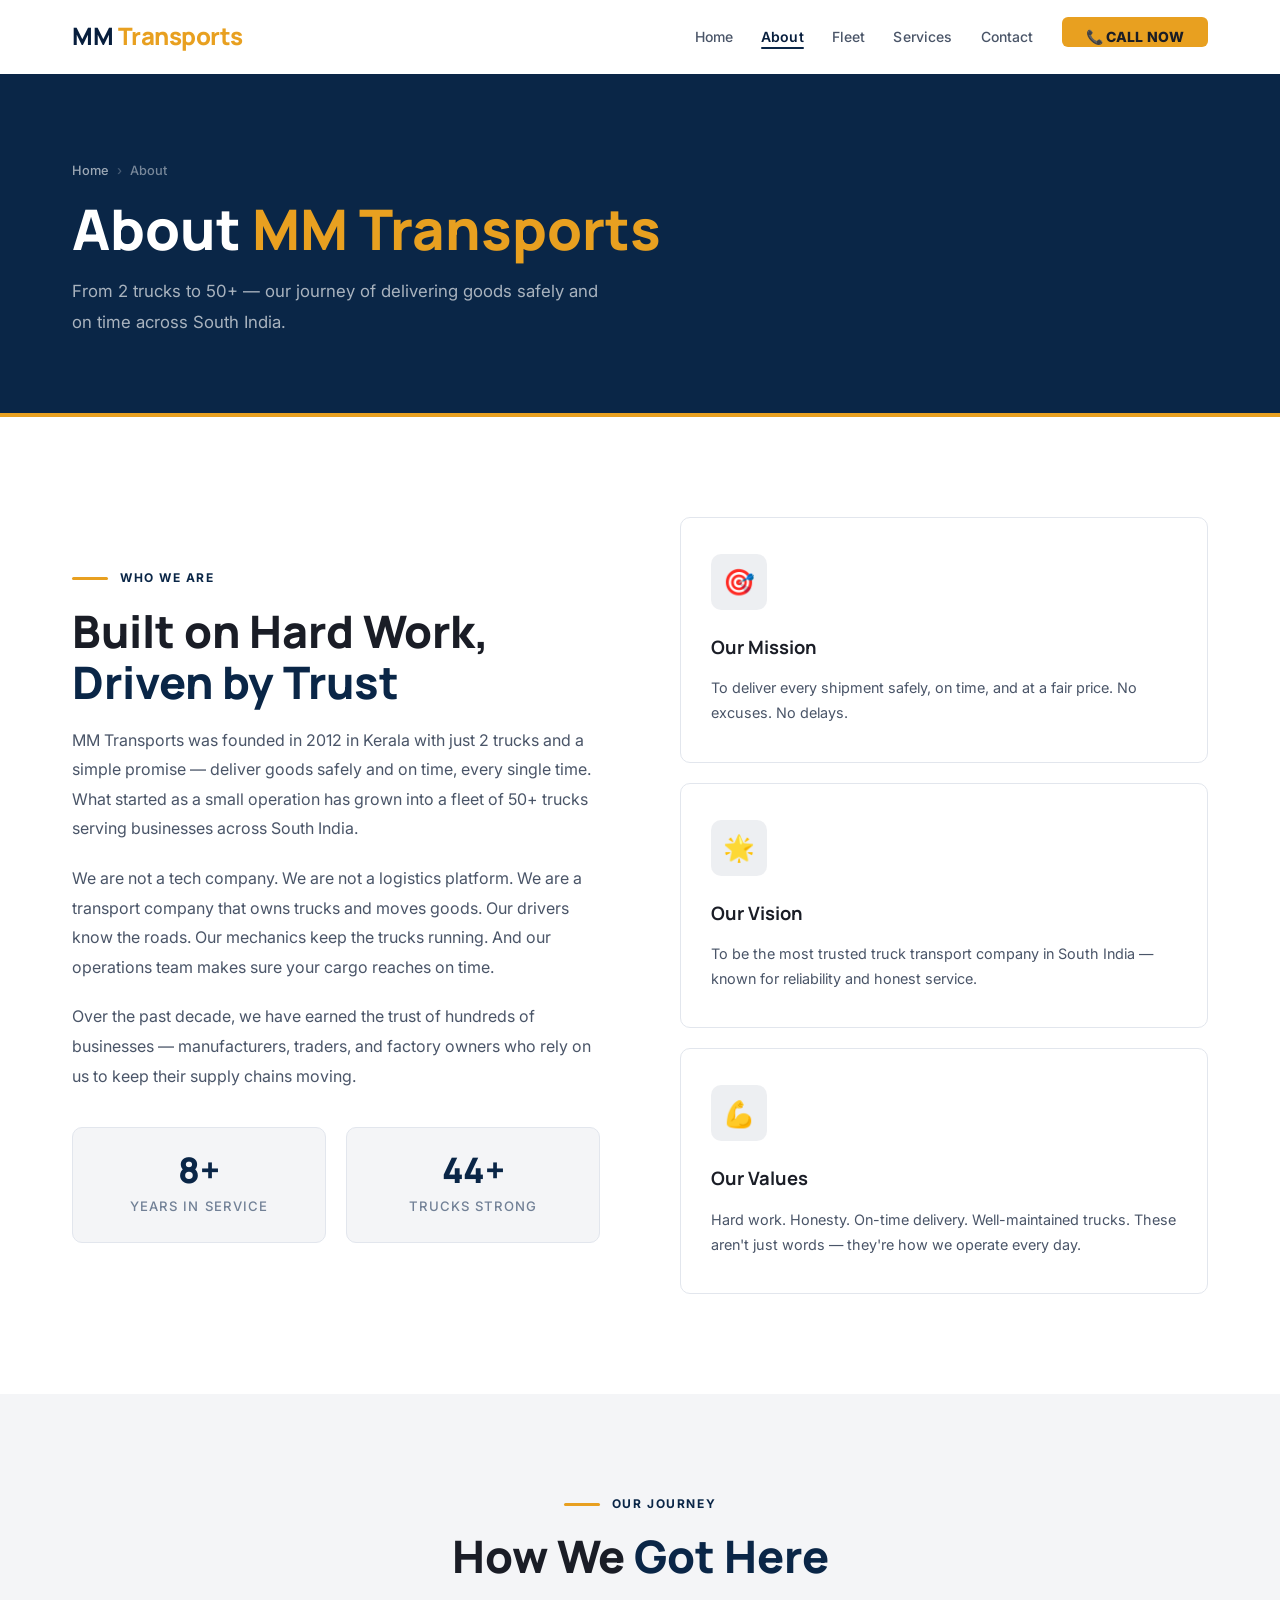
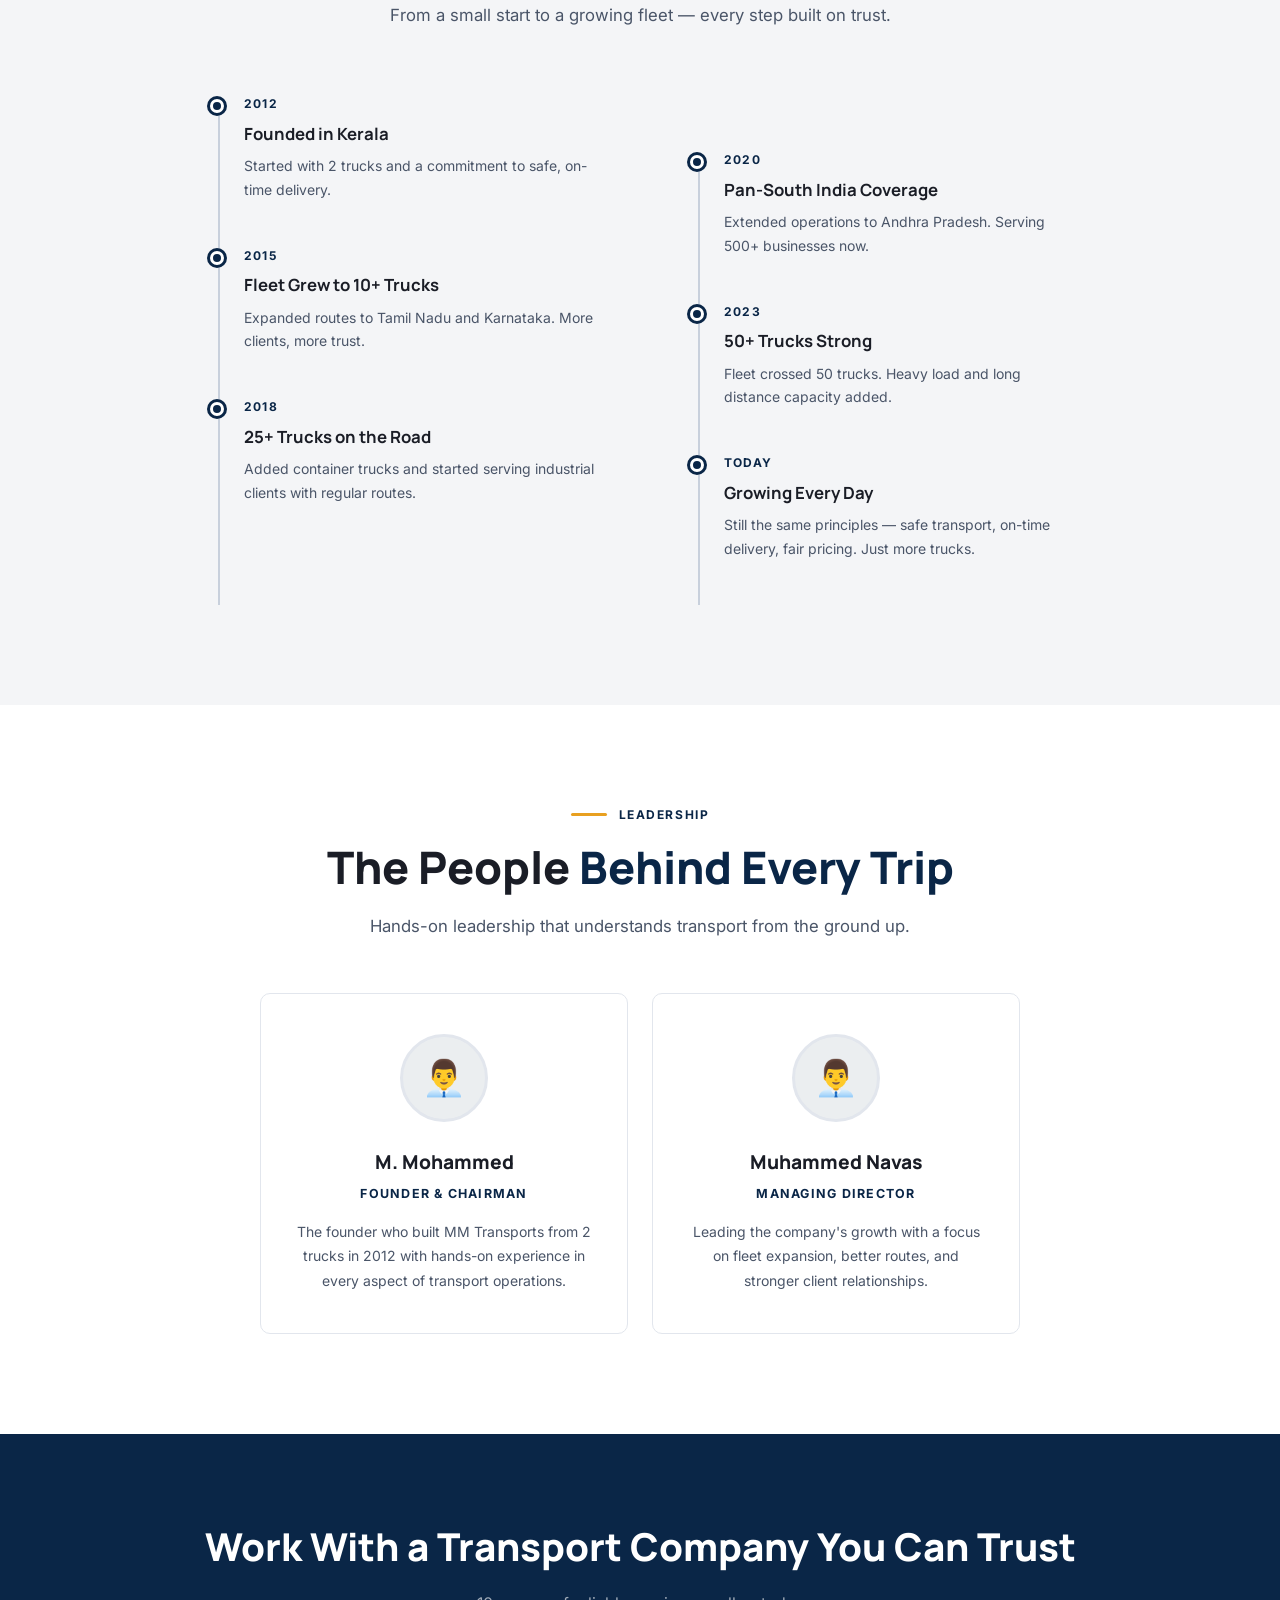
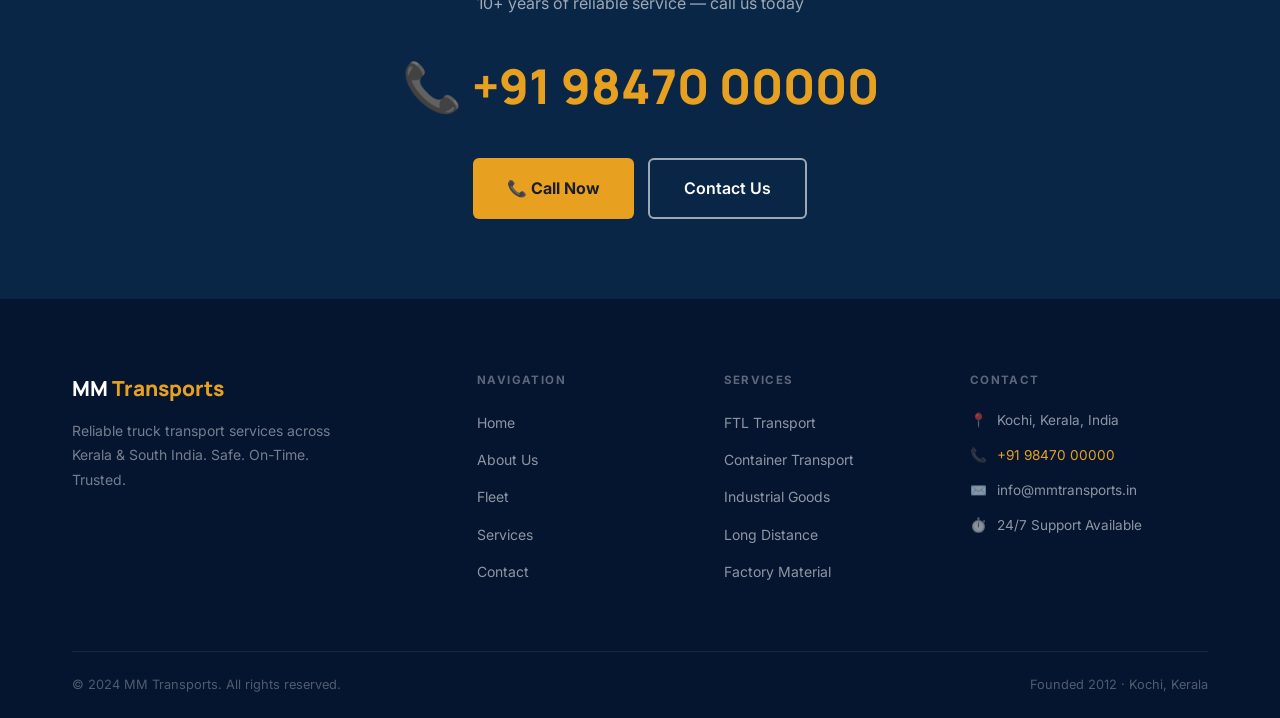
==== about.html @ b603bc29 "code created from sonnet and before codex use" ====
<!DOCTYPE html>
<html lang="en">

<head>
    <meta charset="UTF-8" />
    <meta name="viewport" content="width=device-width, initial-scale=1.0" />
    <title>About Us — MM Transports | Founded 2012, 50+ Trucks, Trusted Transport</title>
    <meta name="description"
        content="MM Transports was founded in 2012 with 2 trucks. Today we operate 50+ trucks serving businesses across South India. Our story is built on hard work and trust." />
    <link rel="stylesheet" href="style.css" />
</head>

<body>

    <!-- ========== HEADER ========== -->
    <header class="site-header" id="site-header">
        <div class="container">
            <nav class="nav-inner">
                <a href="index.html" class="nav-logo">MM <span>Transports</span></a>
                <ul class="nav-links" id="nav-links">
                    <li><a href="index.html">Home</a></li>
                    <li><a href="about.html">About</a></li>
                    <li><a href="fleet.html">Fleet</a></li>
                    <li><a href="services.html">Services</a></li>
                    <li><a href="contact.html">Contact</a></li>
                    <li><a href="tel:+919847000000" class="nav-cta nav-cta-phone">📞 CALL NOW</a></li>
                </ul>
                <button class="nav-toggle" id="nav-toggle" aria-label="Toggle navigation menu">
                    <span></span><span></span><span></span>
                </button>
            </nav>
        </div>
    </header>

    <!-- ========== PAGE HERO ========== -->
    <section class="page-hero">
        <div class="container page-hero-content">
            <div class="breadcrumb">
                <a href="index.html">Home</a>
                <span class="breadcrumb-sep">›</span>
                <span>About</span>
            </div>
            <h1 class="page-hero-title">About <span>MM Transports</span></h1>
            <p class="page-hero-sub">From 2 trucks to 50+ — our journey of delivering goods safely and on time across
                South India.</p>
        </div>
    </section>

    <!-- ========== COMPANY OVERVIEW ========== -->
    <section class="section bg-white" id="story">
        <div class="container">
            <div class="grid-2" style="gap: 80px;">
                <div class="reveal">
                    <div class="section-tag">
                        <div class="section-tag-line"></div>
                        <span class="section-tag-text">Who We Are</span>
                    </div>
                    <h2 class="section-title">Built on Hard Work, <span>Driven by Trust</span></h2>
                    <p style="color: var(--text-mid); line-height: 1.85; margin-bottom: 20px;">
                        MM Transports was founded in 2012 in Kerala with just 2 trucks and a simple promise — deliver
                        goods safely and on time, every single time. What started as a small operation has grown into a
                        fleet of 50+ trucks serving businesses across South India.
                    </p>
                    <p style="color: var(--text-mid); line-height: 1.85; margin-bottom: 20px;">
                        We are not a tech company. We are not a logistics platform. We are a transport company that owns
                        trucks and moves goods. Our drivers know the roads. Our mechanics keep the trucks running. And
                        our operations team makes sure your cargo reaches on time.
                    </p>
                    <p style="color: var(--text-mid); line-height: 1.85; margin-bottom: 36px;">
                        Over the past decade, we have earned the trust of hundreds of businesses — manufacturers,
                        traders, and factory owners who rely on us to keep their supply chains moving.
                    </p>

                    <div style="display:grid; grid-template-columns:1fr 1fr; gap:20px;">
                        <div
                            style="background:var(--bg-gray); border:1px solid var(--border); border-radius:10px; padding:24px; text-align:center;">
                            <div class="strength-number" style="font-size:2.2rem; color:var(--navy);" data-target="10"
                                data-suffix="+">0+</div>
                            <div class="stat-label" style="color:var(--text-light);">Years in Service</div>
                        </div>
                        <div
                            style="background:var(--bg-gray); border:1px solid var(--border); border-radius:10px; padding:24px; text-align:center;">
                            <div class="strength-number" style="font-size:2.2rem; color:var(--navy);" data-target="50"
                                data-suffix="+">0+</div>
                            <div class="stat-label" style="color:var(--text-light);">Trucks Strong</div>
                        </div>
                    </div>
                </div>

                <div class="reveal reveal-delay-2">
                    <div style="display:flex; flex-direction:column; gap:20px;">
                        <div class="card">
                            <div class="card-icon-wrap">🎯</div>
                            <h3 class="card-title">Our Mission</h3>
                            <p class="card-text">To deliver every shipment safely, on time, and at a fair price. No
                                excuses. No delays.</p>
                        </div>
                        <div class="card">
                            <div class="card-icon-wrap">🌟</div>
                            <h3 class="card-title">Our Vision</h3>
                            <p class="card-text">To be the most trusted truck transport company in South India — known
                                for reliability and honest service.</p>
                        </div>
                        <div class="card">
                            <div class="card-icon-wrap">💪</div>
                            <h3 class="card-title">Our Values</h3>
                            <p class="card-text">Hard work. Honesty. On-time delivery. Well-maintained trucks. These
                                aren't just words — they're how we operate every day.</p>
                        </div>
                    </div>
                </div>
            </div>
        </div>
    </section>

    <!-- ========== TIMELINE ========== -->
    <section class="section bg-gray" id="timeline">
        <div class="container">
            <div class="text-center reveal" style="margin-bottom: 64px;">
                <div class="section-tag" style="justify-content:center;">
                    <div class="section-tag-line"></div>
                    <span class="section-tag-text">Our Journey</span>
                </div>
                <h2 class="section-title">How We <span>Got Here</span></h2>
                <p class="section-sub">From a small start to a growing fleet — every step built on trust.</p>
            </div>

            <div style="display:grid; grid-template-columns:1fr 1fr; gap:0 80px; max-width:880px; margin:0 auto;">
                <div class="timeline reveal">
                    <div class="timeline-item">
                        <div class="timeline-dot"></div>
                        <div class="timeline-year">2012</div>
                        <div class="timeline-title">Founded in Kerala</div>
                        <div class="timeline-text">Started with 2 trucks and a commitment to safe, on-time delivery.
                        </div>
                    </div>
                    <div class="timeline-item">
                        <div class="timeline-dot"></div>
                        <div class="timeline-year">2015</div>
                        <div class="timeline-title">Fleet Grew to 10+ Trucks</div>
                        <div class="timeline-text">Expanded routes to Tamil Nadu and Karnataka. More clients, more
                            trust.</div>
                    </div>
                    <div class="timeline-item">
                        <div class="timeline-dot"></div>
                        <div class="timeline-year">2018</div>
                        <div class="timeline-title">25+ Trucks on the Road</div>
                        <div class="timeline-text">Added container trucks and started serving industrial clients with
                            regular routes.</div>
                    </div>
                </div>
                <div class="timeline reveal reveal-delay-2" style="margin-top:56px;">
                    <div class="timeline-item">
                        <div class="timeline-dot"></div>
                        <div class="timeline-year">2020</div>
                        <div class="timeline-title">Pan-South India Coverage</div>
                        <div class="timeline-text">Extended operations to Andhra Pradesh. Serving 500+ businesses now.
                        </div>
                    </div>
                    <div class="timeline-item">
                        <div class="timeline-dot"></div>
                        <div class="timeline-year">2023</div>
                        <div class="timeline-title">50+ Trucks Strong</div>
                        <div class="timeline-text">Fleet crossed 50 trucks. Heavy load and long distance capacity added.
                        </div>
                    </div>
                    <div class="timeline-item">
                        <div class="timeline-dot"></div>
                        <div class="timeline-year">Today</div>
                        <div class="timeline-title">Growing Every Day</div>
                        <div class="timeline-text">Still the same principles — safe transport, on-time delivery, fair
                            pricing. Just more trucks.</div>
                    </div>
                </div>
            </div>
        </div>
    </section>

    <!-- ========== LEADERSHIP ========== -->
    <section class="section bg-white" id="leadership">
        <div class="container">
            <div class="text-center reveal" style="margin-bottom: 52px;">
                <div class="section-tag" style="justify-content:center;">
                    <div class="section-tag-line"></div>
                    <span class="section-tag-text">Leadership</span>
                </div>
                <h2 class="section-title">The People <span>Behind Every Trip</span></h2>
                <p class="section-sub">Hands-on leadership that understands transport from the ground up.</p>
            </div>

            <div
                style="display:grid; grid-template-columns:repeat(auto-fit, minmax(280px, 1fr)); gap:24px; max-width:760px; margin:0 auto;">
                <div class="profile-card reveal reveal-delay-1">
                    <div class="profile-avatar">👨‍💼</div>
                    <div class="profile-name">M. Mohammed</div>
                    <div class="profile-role">Founder & Chairman</div>
                    <p class="profile-bio">The founder who built MM Transports from 2 trucks in 2012 with hands-on
                        experience in every aspect of transport operations.</p>
                </div>
                <div class="profile-card reveal reveal-delay-2">
                    <div class="profile-avatar">👨‍💼</div>
                    <div class="profile-name">Muhammed Navas</div>
                    <div class="profile-role">Managing Director</div>
                    <p class="profile-bio">Leading the company's growth with a focus on fleet expansion, better routes,
                        and stronger client relationships.</p>
                </div>
            </div>
        </div>
    </section>

    <!-- ========== CTA ========== -->
    <section class="contact-cta">
        <div class="container">
            <div class="contact-cta-inner reveal">
                <h2 class="contact-cta-title">Work With a Transport Company You Can Trust</h2>
                <p class="contact-cta-subtitle">10+ years of reliable service — call us today</p>
                <div class="contact-cta-phone">
                    <a href="tel:+919847000000">📞 +91 98470 00000</a>
                </div>
                <div class="contact-cta-actions">
                    <a href="tel:+919847000000" class="btn btn-amber btn-lg">📞 Call Now</a>
                    <a href="contact.html" class="btn btn-outline-white btn-lg">Contact Us</a>
                </div>
            </div>
        </div>
    </section>

    <!-- ========== FOOTER ========== -->
    <footer class="site-footer">
        <div class="container">
            <div class="footer-grid">
                <div>
                    <div class="footer-brand-name">MM <span>Transports</span></div>
                    <p class="footer-tagline">Reliable truck transport services across Kerala & South India. Safe.
                        On-Time. Trusted.</p>
                </div>
                <div>
                    <div class="footer-heading">Navigation</div>
                    <ul class="footer-links">
                        <li><a href="index.html">Home</a></li>
                        <li><a href="about.html">About Us</a></li>
                        <li><a href="fleet.html">Fleet</a></li>
                        <li><a href="services.html">Services</a></li>
                        <li><a href="contact.html">Contact</a></li>
                    </ul>
                </div>
                <div>
                    <div class="footer-heading">Services</div>
                    <ul class="footer-links">
                        <li><a href="services.html">FTL Transport</a></li>
                        <li><a href="services.html">Container Transport</a></li>
                        <li><a href="services.html">Industrial Goods</a></li>
                        <li><a href="services.html">Long Distance</a></li>
                        <li><a href="services.html">Factory Material</a></li>
                    </ul>
                </div>
                <div>
                    <div class="footer-heading">Contact</div>
                    <div class="footer-contact-item"><span>📍</span><span>Kochi, Kerala, India</span></div>
                    <div class="footer-contact-item"><span>📞</span><span><a href="tel:+919847000000"
                                style="color:var(--amber);">+91 98470 00000</a></span></div>
                    <div class="footer-contact-item"><span>✉️</span><span>info@mmtransports.in</span></div>
                    <div class="footer-contact-item"><span>⏱️</span><span>24/7 Support Available</span></div>
                </div>
            </div>
            <div class="footer-bottom">
                <span>© 2024 MM Transports. All rights reserved.</span>
                <span>Founded 2012 · Kochi, Kerala</span>
            </div>
        </div>
    </footer>

    <script src="main.js"></script>
</body>

</html>
---- style.css ----
/* ============================================================
   MM TRANSPORTS — PHYSICAL TRUCK TRANSPORTER DESIGN SYSTEM
   Light Theme · Navy & Amber · Industrial / Fleet-Focused
   ============================================================ */

/* ---------- Google Fonts ---------- */
@import url('https://fonts.googleapis.com/css2?family=Manrope:wght@400;500;600;700;800&family=Inter:wght@300;400;500;600&display=swap');

/* ---------- CSS Variables ---------- */
:root {
  /* Core Palette */
  --navy: #0A2647;
  --navy-dark: #071E3D;
  --navy-deep: #051530;
  --amber: #E8A020;
  --amber-dark: #C4860F;
  --amber-light: #FFF3DB;

  /* Backgrounds */
  --bg-white: #FFFFFF;
  --bg-gray: #F4F5F7;
  --bg-gray-mid: #ECEEF1;
  --bg-navy: #0A2647;

  /* Text */
  --text-dark: #1A1D26;
  --text-mid: #4A5568;
  --text-light: #718096;
  --text-xlight: #A0AEC0;

  /* Borders */
  --border: #E2E6ED;
  --border-dark: #C8D0DC;

  /* Shadows */
  --shadow-sm: 0 1px 4px rgba(0, 0, 0, 0.07);
  --shadow-md: 0 4px 16px rgba(0, 0, 0, 0.09);
  --shadow-lg: 0 12px 40px rgba(0, 0, 0, 0.12);
  --shadow-hover: 0 8px 32px rgba(10, 38, 71, 0.14);

  /* Typography */
  --font-head: 'Manrope', sans-serif;
  --font-body: 'Inter', sans-serif;

  /* Spacing */
  --section-py: 100px;
  --container: 1200px;

  /* Transition */
  --ease: cubic-bezier(0.4, 0, 0.2, 1);
  --dur: 0.3s;
}

/* ---------- Reset ---------- */
*,
*::before,
*::after {
  box-sizing: border-box;
  margin: 0;
  padding: 0;
}

html {
  scroll-behavior: smooth;
}

body {
  font-family: var(--font-body);
  background: var(--bg-white);
  color: var(--text-dark);
  line-height: 1.7;
  overflow-x: hidden;
}

a {
  color: inherit;
  text-decoration: none;
}

img {
  display: block;
  max-width: 100%;
}

ul {
  list-style: none;
}

button {
  cursor: pointer;
  border: none;
  background: none;
  font-family: inherit;
}

/* ---------- Scrollbar ---------- */
::-webkit-scrollbar {
  width: 6px;
}

::-webkit-scrollbar-track {
  background: var(--bg-gray);
}

::-webkit-scrollbar-thumb {
  background: var(--navy);
  border-radius: 3px;
}

/* ============================================================
   UTILITY
   ============================================================ */
.container {
  max-width: var(--container);
  margin: 0 auto;
  padding: 0 32px;
}

.section {
  padding: var(--section-py) 0;
}

.bg-white {
  background: var(--bg-white);
}

.bg-gray {
  background: var(--bg-gray);
}

.bg-navy {
  background: var(--bg-navy);
}

.text-center {
  text-align: center;
}

.section-tag {
  display: flex;
  align-items: center;
  gap: 12px;
  margin-bottom: 16px;
}

.section-tag-line {
  width: 36px;
  height: 3px;
  background: var(--amber);
  border-radius: 2px;
  flex-shrink: 0;
}

.section-tag-text {
  font-size: 0.75rem;
  font-weight: 700;
  letter-spacing: 0.13em;
  text-transform: uppercase;
  color: var(--navy);
}

.section-title {
  font-family: var(--font-head);
  font-size: clamp(1.9rem, 3.5vw, 2.9rem);
  font-weight: 800;
  line-height: 1.15;
  color: var(--text-dark);
  margin-bottom: 18px;
}

.section-title span {
  color: var(--navy);
}

.section-sub {
  font-size: 1.05rem;
  color: var(--text-mid);
  max-width: 580px;
  line-height: 1.8;
}

.text-center .section-sub {
  margin: 0 auto;
}

/* ============================================================
   HEADER
   ============================================================ */
.site-header {
  position: fixed;
  top: 0;
  left: 0;
  right: 0;
  z-index: 1000;
  background: var(--bg-white);
  border-bottom: 1px solid transparent;
  padding: 16px 0;
  transition: border-color var(--dur) var(--ease), box-shadow var(--dur) var(--ease), padding var(--dur) var(--ease);
}

.site-header.scrolled {
  border-bottom-color: var(--border);
  box-shadow: 0 2px 16px rgba(0, 0, 0, 0.06);
  padding: 12px 0;
}

.nav-inner {
  display: flex;
  align-items: center;
  justify-content: space-between;
  gap: 24px;
}

.nav-logo {
  font-family: var(--font-head);
  font-size: 1.5rem;
  font-weight: 800;
  color: var(--navy-dark);
  letter-spacing: -0.02em;
}

.nav-logo span {
  color: var(--amber);
}

.nav-links {
  display: flex;
  gap: 28px;
  align-items: center;
}

.nav-links a {
  font-size: 0.875rem;
  font-weight: 500;
  color: var(--text-mid);
  letter-spacing: 0.01em;
  transition: color var(--dur) var(--ease);
  position: relative;
  padding-bottom: 2px;
}

.nav-links a::after {
  content: '';
  position: absolute;
  bottom: -2px;
  left: 0;
  width: 0;
  height: 2px;
  background: var(--navy);
  transition: width var(--dur) var(--ease);
  border-radius: 1px;
}

.nav-links a:hover,
.nav-links a.active {
  color: var(--navy-dark);
  font-weight: 600;
}

.nav-links a:hover::after,
.nav-links a.active::after {
  width: 100%;
}

.nav-cta {
  font-size: 0.875rem;
  font-weight: 700 !important;
  padding: 11px 24px;
  border-radius: 6px;
  background: var(--navy) !important;
  color: var(--bg-white) !important;
  transition: background var(--dur) var(--ease), transform var(--dur) var(--ease), box-shadow var(--dur) var(--ease) !important;
}

.nav-cta-phone {
  background: var(--amber) !important;
  color: var(--text-dark) !important;
  font-weight: 800 !important;
  letter-spacing: 0.03em;
}

.nav-cta:hover {
  background: var(--navy-dark) !important;
  transform: translateY(-1px);
  box-shadow: var(--shadow-md) !important;
  color: white !important;
}

.nav-cta-phone:hover {
  background: var(--amber-dark) !important;
  color: var(--text-dark) !important;
}

.nav-cta::after {
  display: none !important;
}

/* Hamburger */
.nav-toggle {
  display: none;
  flex-direction: column;
  gap: 5px;
  padding: 4px;
}

.nav-toggle span {
  display: block;
  width: 24px;
  height: 2px;
  background: var(--text-dark);
  border-radius: 2px;
  transition: transform 0.3s var(--ease), opacity 0.3s var(--ease);
}

.nav-toggle.open span:nth-child(1) {
  transform: translateY(7px) rotate(45deg);
}

.nav-toggle.open span:nth-child(2) {
  opacity: 0;
}

.nav-toggle.open span:nth-child(3) {
  transform: translateY(-7px) rotate(-45deg);
}

/* ============================================================
   BUTTONS
   ============================================================ */
.btn {
  display: inline-flex;
  align-items: center;
  gap: 8px;
  font-family: var(--font-body);
  font-size: 0.95rem;
  font-weight: 600;
  padding: 13px 30px;
  border-radius: 6px;
  transition: all var(--dur) var(--ease);
  white-space: nowrap;
}

.btn-primary {
  background: var(--navy);
  color: var(--bg-white);
  box-shadow: var(--shadow-sm);
}

.btn-primary:hover {
  background: var(--navy-dark);
  transform: translateY(-2px);
  box-shadow: var(--shadow-md);
}

.btn-amber {
  background: var(--amber);
  color: var(--text-dark);
  font-weight: 700;
}

.btn-amber:hover {
  background: var(--amber-dark);
  transform: translateY(-2px);
  box-shadow: var(--shadow-md);
}

.btn-outline {
  border: 2px solid var(--navy);
  color: var(--navy);
  background: transparent;
}

.btn-outline:hover {
  background: var(--navy);
  color: var(--bg-white);
  transform: translateY(-2px);
}

.btn-outline-white {
  border: 2px solid rgba(255, 255, 255, 0.6);
  color: var(--bg-white);
  background: transparent;
}

.btn-outline-white:hover {
  background: rgba(255, 255, 255, 0.12);
  border-color: white;
}

.btn-whatsapp {
  background: #25D366;
  color: #ffffff;
  font-weight: 700;
}

.btn-whatsapp:hover {
  background: #1EBE57;
  transform: translateY(-2px);
  box-shadow: var(--shadow-md);
}

.btn-lg {
  font-size: 1rem;
  padding: 15px 34px;
}

/* ============================================================
   HERO
   ============================================================ */
.hero {
  position: relative;
  min-height: 92vh;
  display: flex;
  align-items: center;
  overflow: hidden;
  background: var(--navy-deep);
}

.hero-photo {
  position: absolute;
  inset: 0;
  width: 100%;
  height: 100%;
  object-fit: cover;
  opacity: 0.3;
}

.hero-overlay {
  position: absolute;
  inset: 0;
  background: linear-gradient(105deg,
      rgba(5, 21, 48, 0.92) 0%,
      rgba(10, 38, 71, 0.80) 50%,
      rgba(10, 38, 71, 0.50) 100%);
}

.hero-content {
  position: relative;
  z-index: 2;
  max-width: 680px;
}

.hero-company-name {
  font-family: var(--font-head);
  font-size: 1rem;
  font-weight: 700;
  letter-spacing: 0.15em;
  text-transform: uppercase;
  color: var(--amber);
  margin-bottom: 16px;
  opacity: 0;
  animation: fadeUp 0.7s var(--ease) 0.15s forwards;
}

.hero-title {
  font-family: var(--font-head);
  font-size: clamp(2.4rem, 5vw, 4rem);
  font-weight: 800;
  line-height: 1.12;
  letter-spacing: -0.02em;
  color: var(--bg-white);
  margin-bottom: 20px;
  opacity: 0;
  animation: fadeUp 0.7s var(--ease) 0.3s forwards;
}

.hero-title span {
  color: var(--amber);
}

.hero-desc {
  font-size: 1.2rem;
  color: rgba(255, 255, 255, 0.8);
  line-height: 1.8;
  max-width: 520px;
  margin-bottom: 36px;
  font-weight: 500;
  letter-spacing: 0.02em;
  opacity: 0;
  animation: fadeUp 0.7s var(--ease) 0.45s forwards;
}

.hero-actions {
  display: flex;
  gap: 14px;
  flex-wrap: wrap;
  opacity: 0;
  animation: fadeUp 0.7s var(--ease) 0.6s forwards;
}

/* ============================================================
   FLEET STRENGTH SECTION
   ============================================================ */
.fleet-strength {
  background: var(--navy);
  padding: 56px 0;
}

.fleet-strength-grid {
  display: grid;
  grid-template-columns: repeat(4, 1fr);
  gap: 24px;
}

.strength-card {
  text-align: center;
  padding: 32px 20px;
  border-radius: 10px;
  background: rgba(255, 255, 255, 0.06);
  border: 1px solid rgba(255, 255, 255, 0.1);
  transition: background var(--dur) var(--ease);
}

.strength-card:hover {
  background: rgba(255, 255, 255, 0.10);
}

.strength-icon {
  font-size: 2rem;
  margin-bottom: 12px;
}

.strength-number {
  font-family: var(--font-head);
  font-size: 3rem;
  font-weight: 800;
  color: var(--amber);
  line-height: 1;
  margin-bottom: 8px;
}

.strength-label {
  font-size: 0.85rem;
  font-weight: 500;
  color: rgba(255, 255, 255, 0.6);
  letter-spacing: 0.06em;
  text-transform: uppercase;
}

/* ============================================================
   FLEET PREVIEW SECTION
   ============================================================ */
.fleet-preview-grid {
  display: grid;
  grid-template-columns: repeat(4, 1fr);
  gap: 24px;
}

.fleet-preview-card {
  border-radius: 12px;
  overflow: hidden;
  border: 1px solid var(--border);
  transition: transform var(--dur) var(--ease), box-shadow var(--dur) var(--ease);
  background: var(--bg-white);
}

.fleet-preview-card:hover {
  transform: translateY(-6px);
  box-shadow: var(--shadow-hover);
}

.fleet-preview-img {
  height: 200px;
  overflow: hidden;
}

.fleet-preview-img img {
  width: 100%;
  height: 100%;
  object-fit: cover;
  transition: transform 0.4s var(--ease);
}

.fleet-preview-card:hover .fleet-preview-img img {
  transform: scale(1.05);
}

.fleet-preview-label {
  font-family: var(--font-head);
  font-size: 1.05rem;
  font-weight: 700;
  color: var(--text-dark);
  padding: 18px 20px;
  text-align: center;
  border-top: 3px solid var(--amber);
}

/* ============================================================
   SERVICES HOME CARDS
   ============================================================ */
.services-grid {
  display: grid;
  grid-template-columns: repeat(3, 1fr);
  gap: 24px;
}

.service-home-card {
  background: var(--bg-white);
  border: 1px solid var(--border);
  border-radius: 10px;
  padding: 36px 28px;
  transition: transform var(--dur) var(--ease), box-shadow var(--dur) var(--ease), border-color var(--dur) var(--ease);
  border-top: 4px solid transparent;
}

.service-home-card:hover {
  transform: translateY(-5px);
  box-shadow: var(--shadow-hover);
  border-top-color: var(--navy);
}

.service-home-icon {
  font-size: 2rem;
  margin-bottom: 18px;
}

.service-home-title {
  font-family: var(--font-head);
  font-size: 1.1rem;
  font-weight: 700;
  color: var(--text-dark);
  margin-bottom: 12px;
}

.service-home-text {
  font-size: 0.9rem;
  color: var(--text-mid);
  line-height: 1.75;
}

/* ============================================================
   COVERAGE AREA
   ============================================================ */
.coverage-grid {
  display: grid;
  grid-template-columns: repeat(4, 1fr);
  gap: 24px;
}

.coverage-card {
  background: var(--bg-gray);
  border: 1px solid var(--border);
  border-radius: 10px;
  padding: 36px 24px;
  text-align: center;
  transition: transform var(--dur) var(--ease), box-shadow var(--dur) var(--ease);
}

.coverage-card:hover {
  transform: translateY(-5px);
  box-shadow: var(--shadow-hover);
}

.coverage-state-icon {
  font-size: 2rem;
  margin-bottom: 12px;
}

.coverage-state {
  font-family: var(--font-head);
  font-size: 1.2rem;
  font-weight: 800;
  color: var(--navy);
  margin-bottom: 8px;
}

.coverage-desc {
  font-size: 0.85rem;
  color: var(--text-mid);
  line-height: 1.6;
}

/* ============================================================
   WHY CHOOSE US CHECKLIST
   ============================================================ */
.checklist-section {
  display: flex;
  flex-direction: column;
  gap: 0;
}

.checklist-item-home {
  display: flex;
  align-items: center;
  gap: 16px;
  padding: 20px 0;
  border-bottom: 1px solid var(--border);
  font-size: 1.05rem;
  font-weight: 600;
  color: var(--text-dark);
}

.checklist-item-home:last-child {
  border-bottom: none;
}

.checklist-check-icon {
  width: 36px;
  height: 36px;
  border-radius: 50%;
  background: var(--navy);
  color: white;
  display: flex;
  align-items: center;
  justify-content: center;
  font-size: 1rem;
  font-weight: 700;
  flex-shrink: 0;
}

/* ============================================================
   ABOUT PREVIEW
   ============================================================ */
.about-story {
  display: flex;
  flex-direction: column;
  gap: 0;
}

.story-milestone {
  display: flex;
  align-items: flex-start;
  gap: 20px;
  padding: 18px 0;
  border-bottom: 1px solid var(--border);
}

.story-milestone:last-child {
  border-bottom: none;
}

.story-year {
  font-family: var(--font-head);
  font-size: 0.85rem;
  font-weight: 800;
  color: var(--bg-white);
  background: var(--navy);
  padding: 6px 14px;
  border-radius: 4px;
  white-space: nowrap;
  flex-shrink: 0;
  min-width: 60px;
  text-align: center;
}

.story-text {
  font-size: 0.95rem;
  color: var(--text-mid);
  line-height: 1.7;
  padding-top: 3px;
}

.about-preview-image {
  border-radius: 12px;
  width: 100%;
  height: 420px;
  object-fit: cover;
  border: 4px solid var(--border);
}

/* ============================================================
   CONTACT CTA SECTION
   ============================================================ */
.contact-cta {
  background: var(--navy);
  padding: 80px 0;
}

.contact-cta-inner {
  text-align: center;
}

.contact-cta-title {
  font-family: var(--font-head);
  font-size: clamp(1.6rem, 3vw, 2.4rem);
  font-weight: 800;
  color: var(--bg-white);
  margin-bottom: 10px;
}

.contact-cta-subtitle {
  font-size: 1rem;
  color: rgba(255, 255, 255, 0.6);
  margin-bottom: 28px;
}

.contact-cta-phone {
  margin-bottom: 32px;
}

.contact-cta-phone a {
  font-family: var(--font-head);
  font-size: clamp(1.8rem, 4vw, 3rem);
  font-weight: 800;
  color: var(--amber);
  transition: color var(--dur) var(--ease);
}

.contact-cta-phone a:hover {
  color: var(--amber-dark);
}

.contact-cta-actions {
  display: flex;
  gap: 14px;
  justify-content: center;
  flex-wrap: wrap;
}

/* ============================================================
   PHONE HIGHLIGHT (Contact Page)
   ============================================================ */
.phone-highlight {
  background: var(--amber);
  padding: 48px 0;
}

.phone-highlight-inner {
  text-align: center;
}

.phone-highlight-text {
  font-family: var(--font-head);
  font-size: 1rem;
  font-weight: 700;
  text-transform: uppercase;
  letter-spacing: 0.12em;
  color: var(--navy);
  margin-bottom: 8px;
}

.phone-highlight-number {
  font-family: var(--font-head);
  font-size: clamp(2rem, 5vw, 3.5rem);
  font-weight: 800;
  color: var(--navy-deep);
  display: block;
  margin-bottom: 24px;
  transition: color var(--dur) var(--ease);
}

.phone-highlight-number:hover {
  color: var(--navy);
}

.phone-highlight-actions {
  display: flex;
  gap: 14px;
  justify-content: center;
  flex-wrap: wrap;
}

.phone-highlight-actions .btn-amber {
  background: var(--navy) !important;
  color: white !important;
}

.phone-highlight-actions .btn-amber:hover {
  background: var(--navy-dark) !important;
}

/* ============================================================
   FLEET DETAIL ROW (Fleet Page)
   ============================================================ */
.fleet-detail-row {
  display: grid;
  grid-template-columns: 1fr 1fr;
  gap: 60px;
  align-items: center;
}

.fleet-detail-row-reverse {
  direction: rtl;
}

.fleet-detail-row-reverse>* {
  direction: ltr;
}

.fleet-detail-image img {
  width: 100%;
  height: 320px;
  object-fit: cover;
  border-radius: 12px;
  border: 3px solid var(--border);
}

.fleet-type-badge {
  display: inline-block;
  background: var(--navy);
  color: white;
  font-size: 0.72rem;
  font-weight: 700;
  letter-spacing: 0.1em;
  text-transform: uppercase;
  padding: 6px 16px;
  border-radius: 4px;
  margin-bottom: 16px;
}

.fleet-detail-title {
  font-family: var(--font-head);
  font-size: 1.6rem;
  font-weight: 800;
  color: var(--text-dark);
  margin-bottom: 12px;
}

.fleet-detail-desc {
  font-size: 0.95rem;
  color: var(--text-mid);
  line-height: 1.8;
  margin-bottom: 24px;
}

.fleet-specs {
  background: var(--bg-gray);
  border: 1px solid var(--border);
  border-radius: 10px;
  overflow: hidden;
}

.fleet-spec-row {
  display: flex;
  justify-content: space-between;
  padding: 14px 20px;
  border-bottom: 1px solid var(--border);
  font-size: 0.9rem;
}

.fleet-spec-row:last-child {
  border-bottom: none;
}

.fleet-spec-label {
  color: var(--text-light);
  font-weight: 500;
}

.fleet-spec-value {
  font-weight: 600;
  color: var(--text-dark);
}

/* ============================================================
   STANDARD CARDS
   ============================================================ */
.card {
  background: var(--bg-white);
  border: 1px solid var(--border);
  border-radius: 10px;
  padding: 36px 30px;
  transition: transform var(--dur) var(--ease), box-shadow var(--dur) var(--ease), border-color var(--dur) var(--ease);
}

.card:hover {
  transform: translateY(-5px);
  box-shadow: var(--shadow-hover);
  border-color: rgba(10, 38, 71, 0.2);
}

.card-icon-wrap {
  width: 56px;
  height: 56px;
  border-radius: 10px;
  background: rgba(10, 38, 71, 0.07);
  display: flex;
  align-items: center;
  justify-content: center;
  font-size: 1.6rem;
  margin-bottom: 22px;
  transition: background var(--dur) var(--ease);
}

.card:hover .card-icon-wrap {
  background: rgba(10, 38, 71, 0.13);
}

.card-title {
  font-family: var(--font-head);
  font-size: 1.15rem;
  font-weight: 700;
  color: var(--text-dark);
  margin-bottom: 12px;
}

.card-text {
  font-size: 0.9rem;
  color: var(--text-mid);
  line-height: 1.75;
}

/* ============================================================
   GRIDS
   ============================================================ */
.grid-3 {
  display: grid;
  grid-template-columns: repeat(3, 1fr);
  gap: 24px;
}

.grid-2 {
  display: grid;
  grid-template-columns: 1fr 1fr;
  gap: 32px;
  align-items: center;
}

@media (max-width: 900px) {
  .grid-3 {
    grid-template-columns: 1fr 1fr;
  }

  .grid-2 {
    grid-template-columns: 1fr;
    gap: 48px;
  }
}

@media (max-width: 600px) {
  .grid-3 {
    grid-template-columns: 1fr;
  }
}

/* ============================================================
   SERVICE DETAIL CARDS (Services Page)
   ============================================================ */
.service-card {
  background: var(--bg-white);
  border: 1px solid var(--border);
  border-radius: 10px;
  padding: 36px 30px;
  position: relative;
  transition: transform var(--dur) var(--ease), box-shadow var(--dur) var(--ease), border-color var(--dur) var(--ease);
  border-top: 4px solid transparent;
}

.service-card:hover {
  transform: translateY(-5px);
  box-shadow: var(--shadow-hover);
  border-top-color: var(--navy);
}

.service-features {
  margin-top: 18px;
  display: flex;
  flex-direction: column;
  gap: 7px;
}

.service-feature {
  display: flex;
  align-items: center;
  gap: 9px;
  font-size: 0.855rem;
  color: var(--text-mid);
}

.service-feature::before {
  content: '';
  width: 5px;
  height: 5px;
  border-radius: 50%;
  background: var(--navy);
  flex-shrink: 0;
}

/* ============================================================
   TIMELINE (About Page)
   ============================================================ */
.timeline {
  position: relative;
  padding-left: 44px;
}

.timeline::before {
  content: '';
  position: absolute;
  left: 18px;
  top: 6px;
  bottom: 0;
  width: 2px;
  background: var(--border-dark);
}

.timeline-item {
  position: relative;
  margin-bottom: 44px;
}

.timeline-dot {
  position: absolute;
  left: -34px;
  top: 5px;
  width: 14px;
  height: 14px;
  border-radius: 50%;
  background: var(--navy);
  border: 3px solid var(--bg-white);
  box-shadow: 0 0 0 3px var(--navy);
}

.timeline-year {
  font-size: 0.75rem;
  font-weight: 700;
  letter-spacing: 0.1em;
  color: var(--navy);
  margin-bottom: 5px;
  text-transform: uppercase;
}

.timeline-title {
  font-family: var(--font-head);
  font-size: 1.05rem;
  font-weight: 700;
  color: var(--text-dark);
  margin-bottom: 6px;
}

.timeline-text {
  font-size: 0.875rem;
  color: var(--text-mid);
  line-height: 1.7;
}

/* ============================================================
   PROFILE CARDS (About Page)
   ============================================================ */
.profile-card {
  background: var(--bg-white);
  border: 1px solid var(--border);
  border-radius: 10px;
  padding: 40px 32px;
  text-align: center;
  transition: transform var(--dur) var(--ease), box-shadow var(--dur) var(--ease);
}

.profile-card:hover {
  transform: translateY(-5px);
  box-shadow: var(--shadow-hover);
}

.profile-avatar {
  width: 88px;
  height: 88px;
  border-radius: 50%;
  background: rgba(10, 38, 71, 0.08);
  border: 3px solid var(--border);
  display: flex;
  align-items: center;
  justify-content: center;
  font-size: 2.2rem;
  margin: 0 auto 24px;
}

.profile-name {
  font-family: var(--font-head);
  font-size: 1.2rem;
  font-weight: 800;
  color: var(--text-dark);
  margin-bottom: 4px;
}

.profile-role {
  font-size: 0.78rem;
  font-weight: 700;
  letter-spacing: 0.1em;
  text-transform: uppercase;
  color: var(--navy);
  margin-bottom: 16px;
}

.profile-bio {
  font-size: 0.875rem;
  color: var(--text-mid);
  line-height: 1.75;
}

/* ============================================================
   PROCESS STEPS (Services Page)
   ============================================================ */
.process-steps {
  display: grid;
  grid-template-columns: repeat(3, 1fr);
  gap: 0;
  background: var(--bg-white);
  border: 1px solid var(--border);
  border-radius: 10px;
  overflow: hidden;
  margin-top: 48px;
}

.process-step {
  padding: 40px 32px;
  border-right: 1px solid var(--border);
  position: relative;
  transition: background var(--dur) var(--ease);
}

.process-step:last-child {
  border-right: none;
}

.process-step:hover {
  background: var(--bg-gray);
}

.process-num {
  font-family: var(--font-head);
  font-size: 3rem;
  font-weight: 900;
  color: rgba(10, 38, 71, 0.08);
  line-height: 1;
  margin-bottom: 16px;
}

.process-step-title {
  font-family: var(--font-head);
  font-weight: 700;
  font-size: 1.05rem;
  color: var(--text-dark);
  margin-bottom: 8px;
}

.process-step-text {
  font-size: 0.875rem;
  color: var(--text-mid);
  line-height: 1.7;
}

/* ============================================================
   CONTACT / FORM
   ============================================================ */
.contact-layout {
  display: grid;
  grid-template-columns: 1fr 1.5fr;
  gap: 64px;
  align-items: start;
}

.contact-form-card {
  background: var(--bg-white);
  border: 1px solid var(--border);
  border-radius: 12px;
  padding: 48px 40px;
}

.form-card-title {
  font-family: var(--font-head);
  font-size: 1.5rem;
  font-weight: 800;
  color: var(--text-dark);
  margin-bottom: 6px;
}

.form-card-sub {
  font-size: 0.9rem;
  color: var(--text-mid);
  margin-bottom: 32px;
  line-height: 1.65;
}

.form-row {
  display: grid;
  grid-template-columns: 1fr 1fr;
  gap: 18px;
}

.form-group {
  margin-bottom: 22px;
}

.form-label {
  display: block;
  font-size: 0.82rem;
  font-weight: 600;
  color: var(--text-dark);
  margin-bottom: 7px;
  letter-spacing: 0.02em;
}

.form-control {
  width: 100%;
  padding: 12px 16px;
  background: var(--bg-white);
  border: 1.5px solid var(--border-dark);
  border-radius: 7px;
  color: var(--text-dark);
  font-family: var(--font-body);
  font-size: 0.93rem;
  outline: none;
  transition: border-color var(--dur) var(--ease), box-shadow var(--dur) var(--ease);
}

.form-control::placeholder {
  color: var(--text-xlight);
}

.form-control:focus {
  border-color: var(--navy);
  box-shadow: 0 0 0 3px rgba(10, 38, 71, 0.12);
}

textarea.form-control {
  resize: vertical;
  min-height: 130px;
}

select.form-control {
  appearance: none;
  background-image: url("data:image/svg+xml;charset=UTF-8,%3csvg xmlns='http://www.w3.org/2000/svg' viewBox='0 0 24 24' fill='none' stroke='%23718096' stroke-width='2'%3e%3cpolyline points='6 9 12 15 18 9'%3e%3c/polyline%3e%3c/svg%3e");
  background-repeat: no-repeat;
  background-position: right 14px center;
  background-size: 16px;
}

.success-state {
  display: none;
  text-align: center;
  padding: 56px 0;
}

.success-icon {
  font-size: 3.5rem;
  margin-bottom: 16px;
}

.success-title {
  font-family: var(--font-head);
  font-size: 1.4rem;
  font-weight: 800;
  color: var(--text-dark);
  margin-bottom: 10px;
}

.success-text {
  color: var(--text-mid);
  font-size: 0.9rem;
  line-height: 1.7;
}

/* ============================================================
   CONTACT INFO
   ============================================================ */
.contact-info-item {
  display: flex;
  align-items: flex-start;
  gap: 16px;
  margin-bottom: 24px;
}

.contact-icon {
  width: 44px;
  height: 44px;
  border-radius: 8px;
  background: rgba(10, 38, 71, 0.08);
  border: 1px solid rgba(10, 38, 71, 0.14);
  display: flex;
  align-items: center;
  justify-content: center;
  font-size: 1.2rem;
  flex-shrink: 0;
}

.contact-info-label {
  font-size: 0.72rem;
  font-weight: 700;
  letter-spacing: 0.1em;
  text-transform: uppercase;
  color: var(--navy);
  margin-bottom: 3px;
}

.contact-info-value {
  font-size: 0.9rem;
  color: var(--text-mid);
  line-height: 1.6;
}

/* ============================================================
   MAP
   ============================================================ */
.map-container {
  border-radius: 10px;
  overflow: hidden;
  border: 1px solid var(--border);
}

/* ============================================================
   PAGE HERO (inner pages)
   ============================================================ */
.page-hero {
  background: var(--bg-navy);
  padding: 160px 0 80px;
  position: relative;
  overflow: hidden;
}

.page-hero::after {
  content: '';
  position: absolute;
  bottom: 0;
  left: 0;
  right: 0;
  height: 4px;
  background: var(--amber);
}

.page-hero-content {
  position: relative;
  z-index: 1;
}

.page-hero-title {
  font-family: var(--font-head);
  font-size: clamp(2.2rem, 4.5vw, 3.5rem);
  font-weight: 800;
  color: var(--bg-white);
  line-height: 1.12;
  margin-bottom: 16px;
}

.page-hero-title span {
  color: var(--amber);
}

.page-hero-sub {
  font-size: 1.05rem;
  color: rgba(255, 255, 255, 0.65);
  max-width: 540px;
  line-height: 1.8;
}

.breadcrumb {
  display: flex;
  align-items: center;
  gap: 8px;
  font-size: 0.8rem;
  font-weight: 500;
  color: rgba(255, 255, 255, 0.45);
  margin-bottom: 16px;
}

.breadcrumb a {
  color: rgba(255, 255, 255, 0.6);
}

.breadcrumb a:hover {
  color: white;
}

.breadcrumb-sep {
  color: rgba(255, 255, 255, 0.25);
}

/* ============================================================
   STATS BAR
   ============================================================ */
.stat-label {
  font-size: 0.82rem;
  font-weight: 500;
  color: rgba(255, 255, 255, 0.55);
  letter-spacing: 0.08em;
  text-transform: uppercase;
}

/* ============================================================
   FOOTER
   ============================================================ */
.site-footer {
  background: var(--navy-deep);
  padding: 72px 0 0;
}

.footer-grid {
  display: grid;
  grid-template-columns: 1.8fr 1fr 1fr 1.2fr;
  gap: 48px;
  margin-bottom: 56px;
}

.footer-brand-name {
  font-family: var(--font-head);
  font-size: 1.3rem;
  font-weight: 800;
  color: var(--bg-white);
  margin-bottom: 12px;
}

.footer-brand-name span {
  color: var(--amber);
}

.footer-tagline {
  color: rgba(255, 255, 255, 0.45);
  font-size: 0.875rem;
  line-height: 1.75;
  max-width: 260px;
  margin-bottom: 24px;
}

.footer-heading {
  font-size: 0.72rem;
  font-weight: 700;
  letter-spacing: 0.12em;
  text-transform: uppercase;
  color: rgba(255, 255, 255, 0.35);
  margin-bottom: 18px;
}

.footer-links li {
  margin-bottom: 10px;
}

.footer-links a {
  font-size: 0.875rem;
  color: rgba(255, 255, 255, 0.55);
  transition: color var(--dur) var(--ease);
}

.footer-links a:hover {
  color: var(--bg-white);
}

.footer-contact-item {
  display: flex;
  align-items: flex-start;
  gap: 10px;
  margin-bottom: 12px;
  font-size: 0.85rem;
  color: rgba(255, 255, 255, 0.55);
}

.footer-bottom {
  border-top: 1px solid rgba(255, 255, 255, 0.08);
  padding: 22px 0;
  display: flex;
  align-items: center;
  justify-content: space-between;
  gap: 16px;
  font-size: 0.8rem;
  color: rgba(255, 255, 255, 0.3);
}

/* ============================================================
   SCROLL REVEAL
   ============================================================ */
.reveal {
  opacity: 0;
  transform: translateY(28px);
  transition: opacity 0.55s var(--ease), transform 0.55s var(--ease);
}

.reveal.visible {
  opacity: 1;
  transform: translateY(0);
}

.reveal-delay-1 {
  transition-delay: 0.08s;
}

.reveal-delay-2 {
  transition-delay: 0.16s;
}

.reveal-delay-3 {
  transition-delay: 0.24s;
}

.reveal-delay-4 {
  transition-delay: 0.32s;
}

/* ============================================================
   KEYFRAMES
   ============================================================ */
@keyframes fadeUp {
  from {
    opacity: 0;
    transform: translateY(24px);
  }

  to {
    opacity: 1;
    transform: translateY(0);
  }
}

/* ============================================================
   RESPONSIVE
   ============================================================ */
@media (max-width: 1024px) {
  .footer-grid {
    grid-template-columns: 1fr 1fr;
    gap: 40px;
  }

  .fleet-strength-grid {
    grid-template-columns: repeat(2, 1fr);
  }

  .fleet-preview-grid {
    grid-template-columns: repeat(2, 1fr);
  }

  .coverage-grid {
    grid-template-columns: repeat(2, 1fr);
  }

  .services-grid {
    grid-template-columns: repeat(2, 1fr);
  }

  .fleet-detail-row {
    grid-template-columns: 1fr;
    gap: 32px;
  }

  .fleet-detail-row-reverse {
    direction: ltr;
  }
}

@media (max-width: 900px) {
  .contact-layout {
    grid-template-columns: 1fr;
  }

  .contact-form-card {
    padding: 32px 24px;
  }
}

@media (max-width: 768px) {
  :root {
    --section-py: 72px;
  }

  .nav-links {
    display: none;
    flex-direction: column;
    gap: 0;
  }

  .nav-links.open {
    display: flex;
    position: fixed;
    top: 0;
    left: 0;
    right: 0;
    bottom: 0;
    background: var(--bg-white);
    align-items: center;
    justify-content: center;
    gap: 28px;
    z-index: 999;
  }

  .nav-links.open a {
    font-size: 1.3rem;
    color: var(--text-dark);
  }

  .nav-toggle {
    display: flex;
    z-index: 1001;
  }

  .hero-actions {
    flex-direction: column;
  }

  .hero-actions .btn {
    width: fit-content;
  }

  .footer-grid {
    grid-template-columns: 1fr;
  }

  .footer-bottom {
    flex-direction: column;
    text-align: center;
  }

  .process-steps {
    grid-template-columns: 1fr;
  }

  .process-step {
    border-right: none;
    border-bottom: 1px solid var(--border);
  }

  .process-step:last-child {
    border-bottom: none;
  }

  .fleet-preview-grid {
    grid-template-columns: 1fr 1fr;
  }

  .coverage-grid {
    grid-template-columns: 1fr 1fr;
  }

  .services-grid {
    grid-template-columns: 1fr;
  }

  .fleet-strength-grid {
    grid-template-columns: 1fr 1fr;
  }

  .contact-cta-actions {
    flex-direction: column;
    align-items: center;
  }

  .form-row {
    grid-template-columns: 1fr;
  }
}

@media (max-width: 480px) {
  :root {
    --section-py: 56px;
  }

  .container {
    padding: 0 20px;
  }

  .fleet-preview-grid {
    grid-template-columns: 1fr;
  }

  .coverage-grid {
    grid-template-columns: 1fr;
  }

  .fleet-strength-grid {
    grid-template-columns: 1fr 1fr;
  }
}
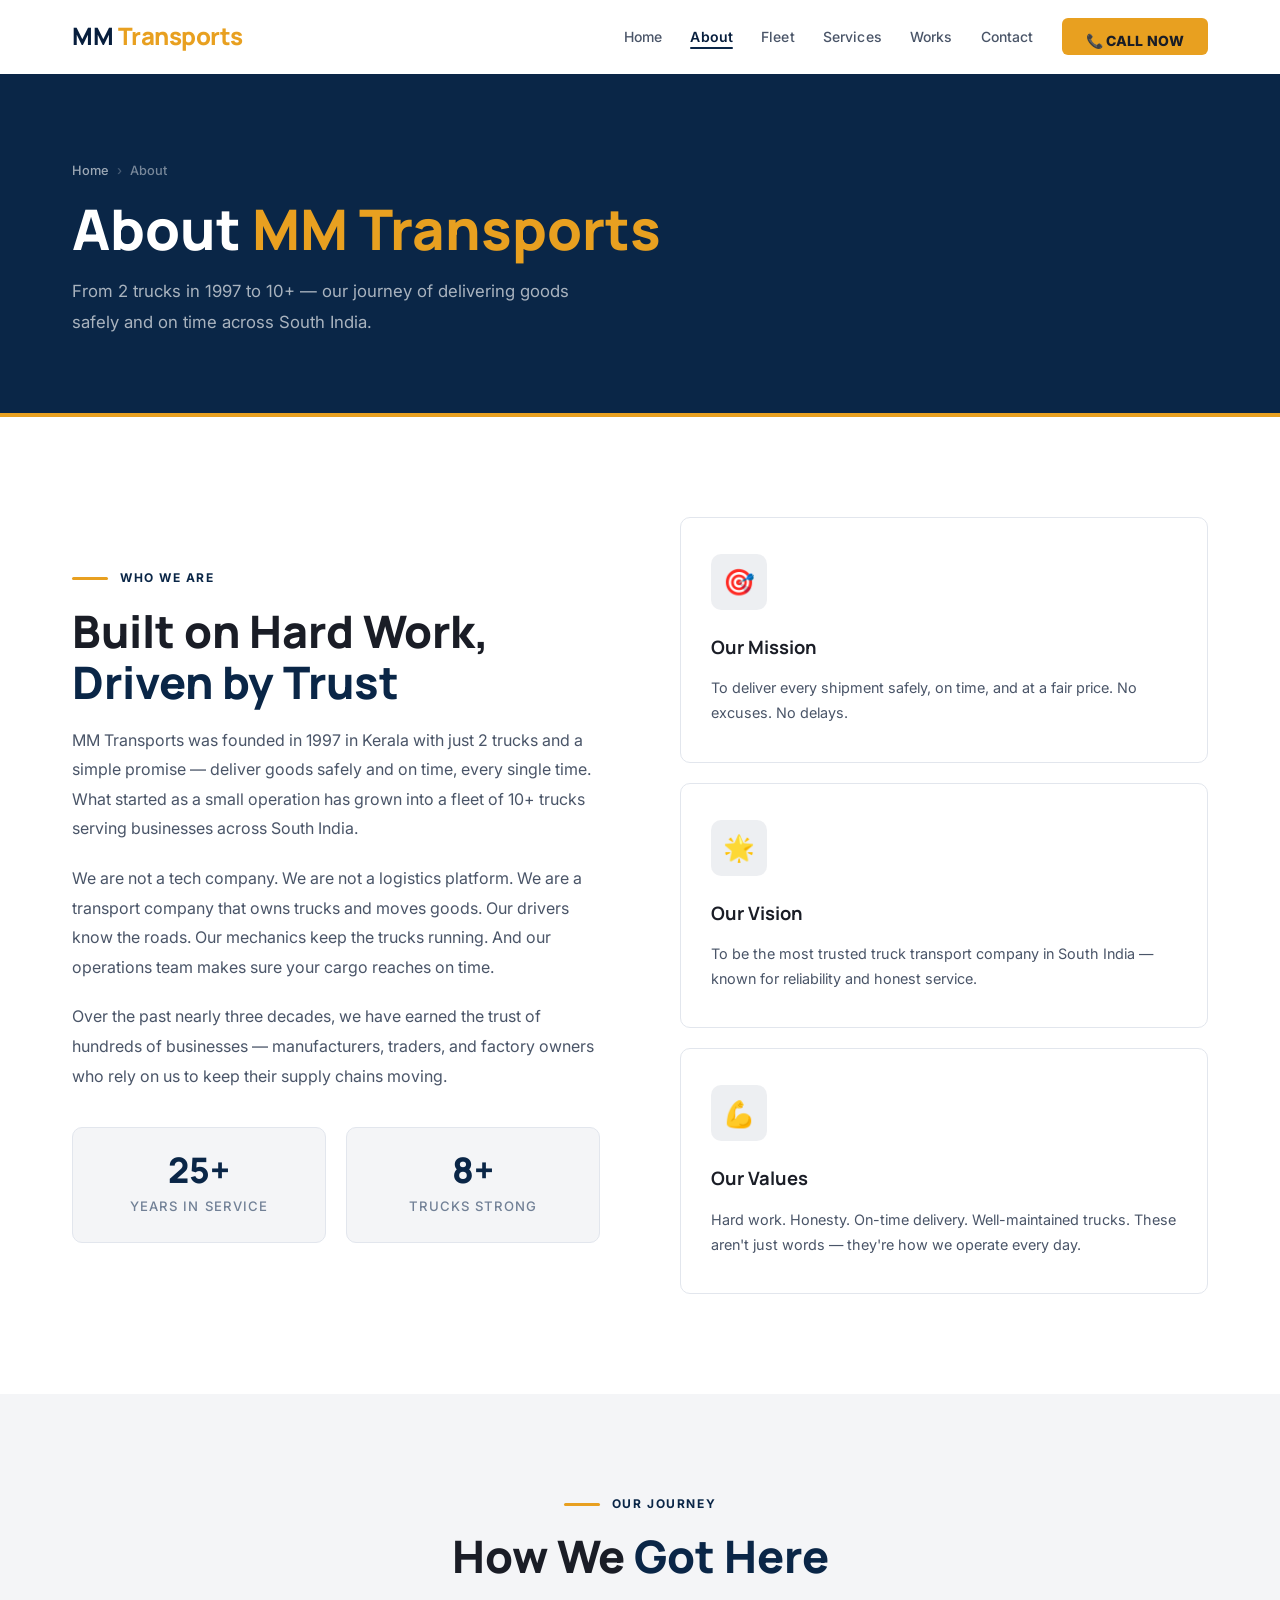
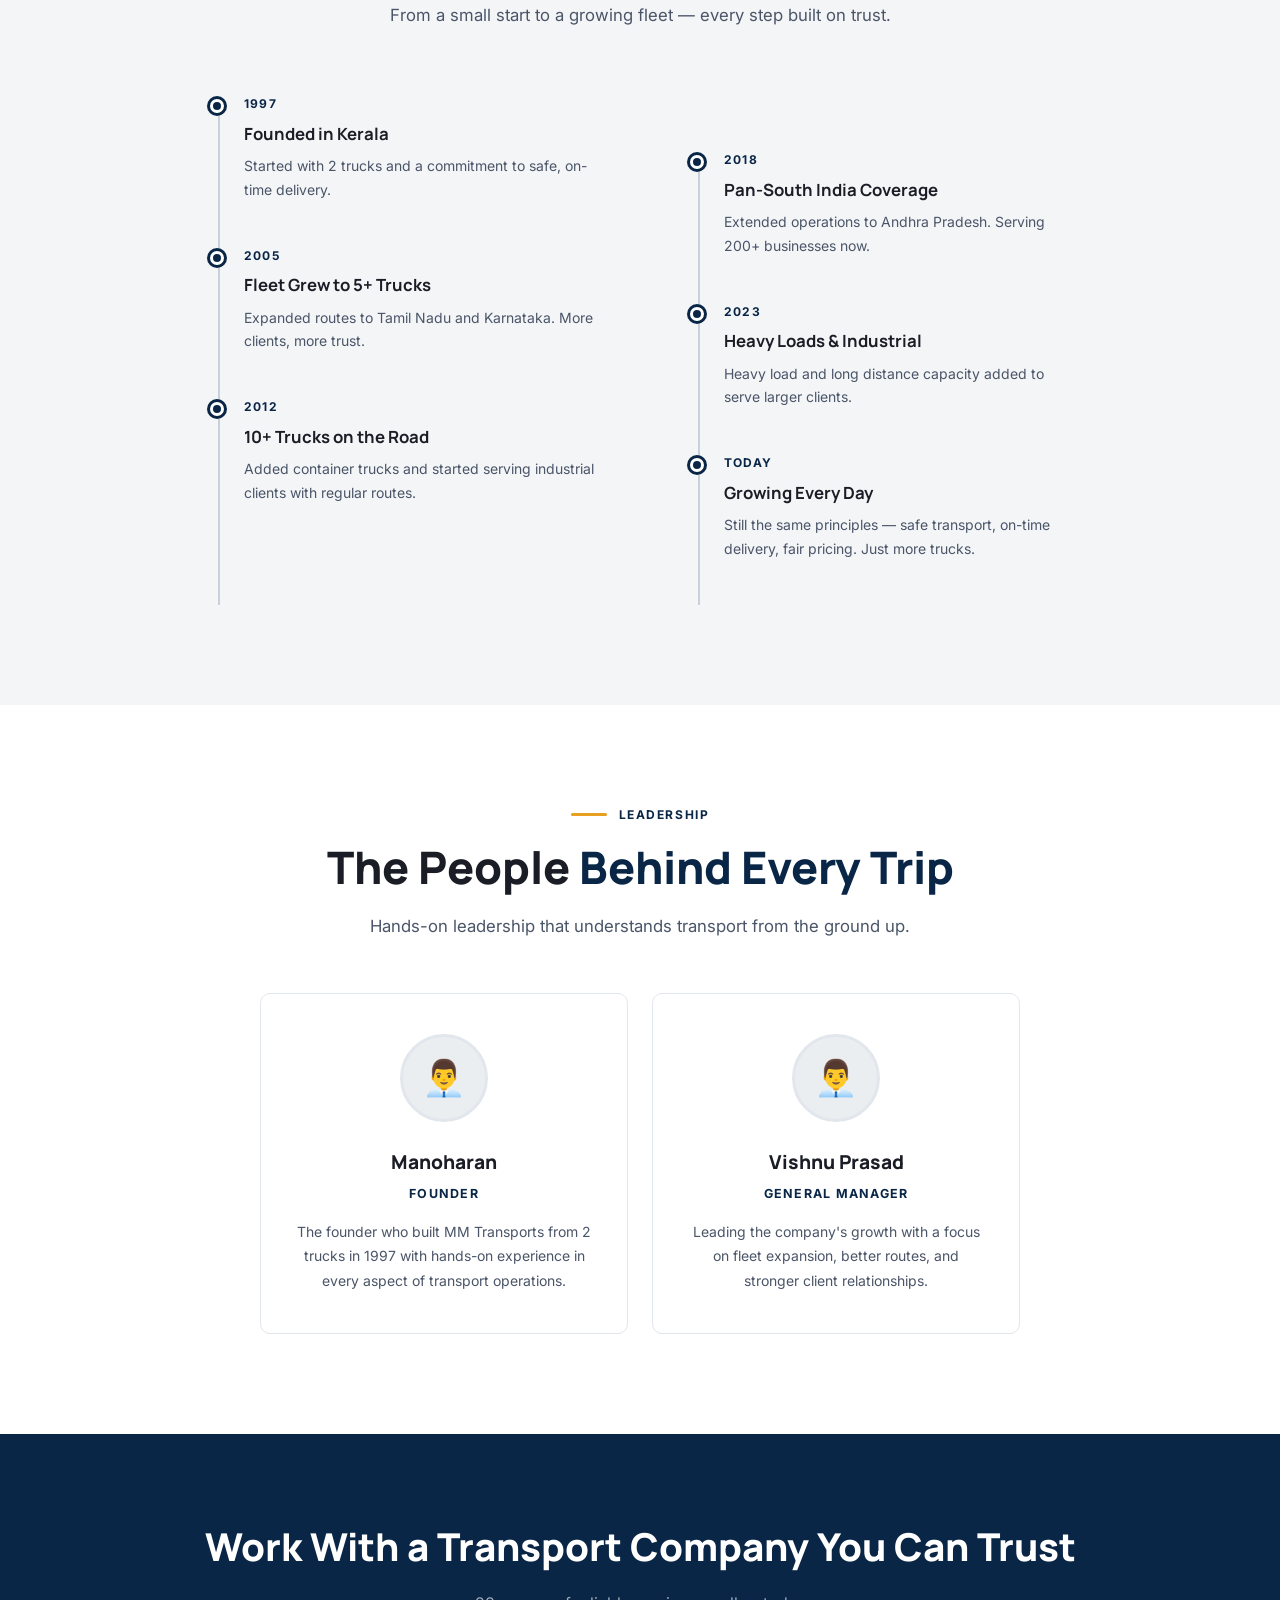
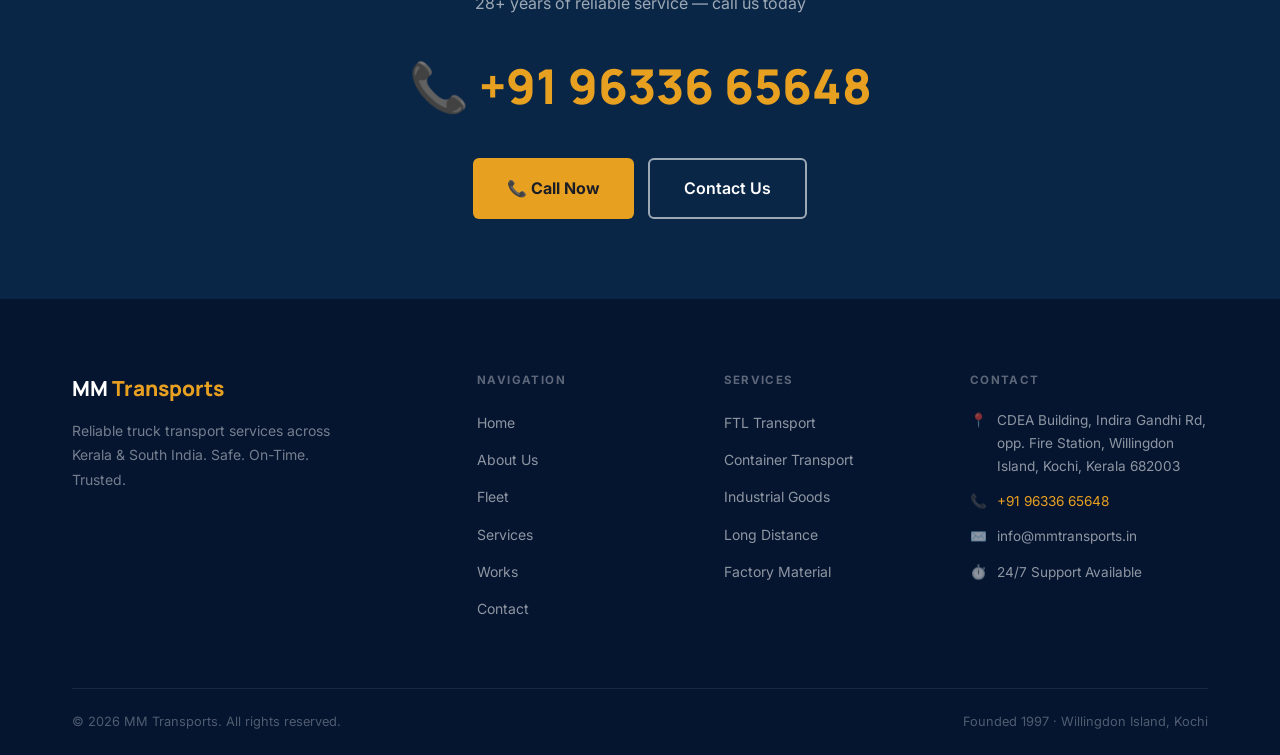
==== commit ebf06a54: "Fix styling, update SEO tags, and ignore client notes" ====
--- a/about.html
+++ b/about.html
@@ -4,9 +4,15 @@
 <head>
     <meta charset="UTF-8" />
     <meta name="viewport" content="width=device-width, initial-scale=1.0" />
-    <title>About Us — MM Transports | Founded 2012, 50+ Trucks, Trusted Transport</title>
+    <title>About Us — MM Transports | 28+ Years of Trusted Transport</title>
     <meta name="description"
-        content="MM Transports was founded in 2012 with 2 trucks. Today we operate 50+ trucks serving businesses across South India. Our story is built on hard work and trust." />
+        content="MM Transports started with two trucks in 1997. Today we operate 10+ trucks across South India, grounded in hard work and trust." />
+    <link rel="canonical" href="https://mmtransports.in/about.html" />
+    <meta property="og:title" content="About Us — MM Transports | 28+ Years of Trusted Transport" />
+    <meta property="og:description" content="MM Transports started with two trucks in 1997. Today we operate 10+ trucks across South India, grounded in hard work and trust." />
+    <meta property="og:image" content="https://mmtransports.in/og-image.jpg" />
+    <meta property="og:url" content="https://mmtransports.in/about.html" />
+    <meta property="og:type" content="website" />
     <link rel="stylesheet" href="style.css" />
 </head>
 
@@ -22,8 +28,9 @@
                     <li><a href="about.html">About</a></li>
                     <li><a href="fleet.html">Fleet</a></li>
                     <li><a href="services.html">Services</a></li>
+                    <li><a href="works.html">Works</a></li>
                     <li><a href="contact.html">Contact</a></li>
-                    <li><a href="tel:+919847000000" class="nav-cta nav-cta-phone">📞 CALL NOW</a></li>
+                    <li><a href="tel:+919633665648" class="nav-cta nav-cta-phone">📞 CALL NOW</a></li>
                 </ul>
                 <button class="nav-toggle" id="nav-toggle" aria-label="Toggle navigation menu">
                     <span></span><span></span><span></span>
@@ -41,7 +48,8 @@
                 <span>About</span>
             </div>
             <h1 class="page-hero-title">About <span>MM Transports</span></h1>
-            <p class="page-hero-sub">From 2 trucks to 50+ — our journey of delivering goods safely and on time across
+            <p class="page-hero-sub">From 2 trucks in 1997 to 10+ — our journey of delivering goods safely and on time
+                across
                 South India.</p>
         </div>
     </section>
@@ -57,9 +65,9 @@
                     </div>
                     <h2 class="section-title">Built on Hard Work, <span>Driven by Trust</span></h2>
                     <p style="color: var(--text-mid); line-height: 1.85; margin-bottom: 20px;">
-                        MM Transports was founded in 2012 in Kerala with just 2 trucks and a simple promise — deliver
+                        MM Transports was founded in 1997 in Kerala with just 2 trucks and a simple promise — deliver
                         goods safely and on time, every single time. What started as a small operation has grown into a
-                        fleet of 50+ trucks serving businesses across South India.
+                        fleet of 10+ trucks serving businesses across South India.
                     </p>
                     <p style="color: var(--text-mid); line-height: 1.85; margin-bottom: 20px;">
                         We are not a tech company. We are not a logistics platform. We are a transport company that owns
@@ -67,20 +75,21 @@
                         our operations team makes sure your cargo reaches on time.
                     </p>
                     <p style="color: var(--text-mid); line-height: 1.85; margin-bottom: 36px;">
-                        Over the past decade, we have earned the trust of hundreds of businesses — manufacturers,
+                        Over the past nearly three decades, we have earned the trust of hundreds of businesses —
+                        manufacturers,
                         traders, and factory owners who rely on us to keep their supply chains moving.
                     </p>
 
                     <div style="display:grid; grid-template-columns:1fr 1fr; gap:20px;">
                         <div
                             style="background:var(--bg-gray); border:1px solid var(--border); border-radius:10px; padding:24px; text-align:center;">
-                            <div class="strength-number" style="font-size:2.2rem; color:var(--navy);" data-target="10"
+                            <div class="strength-number" style="font-size:2.2rem; color:var(--navy);" data-target="28"
                                 data-suffix="+">0+</div>
                             <div class="stat-label" style="color:var(--text-light);">Years in Service</div>
                         </div>
                         <div
                             style="background:var(--bg-gray); border:1px solid var(--border); border-radius:10px; padding:24px; text-align:center;">
-                            <div class="strength-number" style="font-size:2.2rem; color:var(--navy);" data-target="50"
+                            <div class="strength-number" style="font-size:2.2rem; color:var(--navy);" data-target="10"
                                 data-suffix="+">0+</div>
                             <div class="stat-label" style="color:var(--text-light);">Trucks Strong</div>
                         </div>
@@ -129,22 +138,22 @@
                 <div class="timeline reveal">
                     <div class="timeline-item">
                         <div class="timeline-dot"></div>
-                        <div class="timeline-year">2012</div>
+                        <div class="timeline-year">1997</div>
                         <div class="timeline-title">Founded in Kerala</div>
                         <div class="timeline-text">Started with 2 trucks and a commitment to safe, on-time delivery.
                         </div>
                     </div>
                     <div class="timeline-item">
                         <div class="timeline-dot"></div>
-                        <div class="timeline-year">2015</div>
-                        <div class="timeline-title">Fleet Grew to 10+ Trucks</div>
+                        <div class="timeline-year">2005</div>
+                        <div class="timeline-title">Fleet Grew to 5+ Trucks</div>
                         <div class="timeline-text">Expanded routes to Tamil Nadu and Karnataka. More clients, more
                             trust.</div>
                     </div>
                     <div class="timeline-item">
                         <div class="timeline-dot"></div>
-                        <div class="timeline-year">2018</div>
-                        <div class="timeline-title">25+ Trucks on the Road</div>
+                        <div class="timeline-year">2012</div>
+                        <div class="timeline-title">10+ Trucks on the Road</div>
                         <div class="timeline-text">Added container trucks and started serving industrial clients with
                             regular routes.</div>
                     </div>
@@ -152,16 +161,16 @@
                 <div class="timeline reveal reveal-delay-2" style="margin-top:56px;">
                     <div class="timeline-item">
                         <div class="timeline-dot"></div>
-                        <div class="timeline-year">2020</div>
+                        <div class="timeline-year">2018</div>
                         <div class="timeline-title">Pan-South India Coverage</div>
-                        <div class="timeline-text">Extended operations to Andhra Pradesh. Serving 500+ businesses now.
+                        <div class="timeline-text">Extended operations to Andhra Pradesh. Serving 200+ businesses now.
                         </div>
                     </div>
                     <div class="timeline-item">
                         <div class="timeline-dot"></div>
                         <div class="timeline-year">2023</div>
-                        <div class="timeline-title">50+ Trucks Strong</div>
-                        <div class="timeline-text">Fleet crossed 50 trucks. Heavy load and long distance capacity added.
+                        <div class="timeline-title">Heavy Loads & Industrial</div>
+                        <div class="timeline-text">Heavy load and long distance capacity added to serve larger clients.
                         </div>
                     </div>
                     <div class="timeline-item">
@@ -192,15 +201,15 @@
                 style="display:grid; grid-template-columns:repeat(auto-fit, minmax(280px, 1fr)); gap:24px; max-width:760px; margin:0 auto;">
                 <div class="profile-card reveal reveal-delay-1">
                     <div class="profile-avatar">👨‍💼</div>
-                    <div class="profile-name">M. Mohammed</div>
-                    <div class="profile-role">Founder & Chairman</div>
-                    <p class="profile-bio">The founder who built MM Transports from 2 trucks in 2012 with hands-on
+                    <div class="profile-name">Manoharan</div>
+                    <div class="profile-role">Founder</div>
+                    <p class="profile-bio">The founder who built MM Transports from 2 trucks in 1997 with hands-on
                         experience in every aspect of transport operations.</p>
                 </div>
                 <div class="profile-card reveal reveal-delay-2">
                     <div class="profile-avatar">👨‍💼</div>
-                    <div class="profile-name">Muhammed Navas</div>
-                    <div class="profile-role">Managing Director</div>
+                    <div class="profile-name">Vishnu Prasad</div>
+                    <div class="profile-role">General Manager</div>
                     <p class="profile-bio">Leading the company's growth with a focus on fleet expansion, better routes,
                         and stronger client relationships.</p>
                 </div>
@@ -213,12 +222,12 @@
         <div class="container">
             <div class="contact-cta-inner reveal">
                 <h2 class="contact-cta-title">Work With a Transport Company You Can Trust</h2>
-                <p class="contact-cta-subtitle">10+ years of reliable service — call us today</p>
+                <p class="contact-cta-subtitle">28+ years of reliable service — call us today</p>
                 <div class="contact-cta-phone">
-                    <a href="tel:+919847000000">📞 +91 98470 00000</a>
+                    <a href="tel:+919633665648">📞 +91 96336 65648</a>
                 </div>
                 <div class="contact-cta-actions">
-                    <a href="tel:+919847000000" class="btn btn-amber btn-lg">📞 Call Now</a>
+                    <a href="tel:+919633665648" class="btn btn-amber btn-lg">📞 Call Now</a>
                     <a href="contact.html" class="btn btn-outline-white btn-lg">Contact Us</a>
                 </div>
             </div>
@@ -241,6 +250,7 @@
                         <li><a href="about.html">About Us</a></li>
                         <li><a href="fleet.html">Fleet</a></li>
                         <li><a href="services.html">Services</a></li>
+                        <li><a href="works.html">Works</a></li>
                         <li><a href="contact.html">Contact</a></li>
                     </ul>
                 </div>
@@ -256,16 +266,16 @@
                 </div>
                 <div>
                     <div class="footer-heading">Contact</div>
-                    <div class="footer-contact-item"><span>📍</span><span>Kochi, Kerala, India</span></div>
-                    <div class="footer-contact-item"><span>📞</span><span><a href="tel:+919847000000"
-                                style="color:var(--amber);">+91 98470 00000</a></span></div>
+                    <div class="footer-contact-item"><span>📍</span><span>CDEA Building, Indira Gandhi Rd, opp. Fire Station, Willingdon Island, Kochi, Kerala 682003</span></div>
+                    <div class="footer-contact-item"><span>📞</span><span><a href="tel:+919633665648"
+                                style="color:var(--amber);">+91 96336 65648</a></span></div>
                     <div class="footer-contact-item"><span>✉️</span><span>info@mmtransports.in</span></div>
                     <div class="footer-contact-item"><span>⏱️</span><span>24/7 Support Available</span></div>
                 </div>
             </div>
             <div class="footer-bottom">
-                <span>© 2024 MM Transports. All rights reserved.</span>
-                <span>Founded 2012 · Kochi, Kerala</span>
+                <span>© 2026 MM Transports. All rights reserved.</span>
+                <span>Founded 1997 · Willingdon Island, Kochi</span>
             </div>
         </div>
     </footer>
--- a/style.css
+++ b/style.css
@@ -263,6 +263,9 @@
 }
 
 .nav-cta {
+  display: inline-flex;
+  align-items: center;
+  gap: 8px;
   font-size: 0.875rem;
   font-weight: 700 !important;
   padding: 11px 24px;
@@ -448,8 +451,6 @@
   text-transform: uppercase;
   color: var(--amber);
   margin-bottom: 16px;
-  opacity: 0;
-  animation: fadeUp 0.7s var(--ease) 0.15s forwards;
 }
 
 .hero-title {
@@ -460,8 +461,6 @@
   letter-spacing: -0.02em;
   color: var(--bg-white);
   margin-bottom: 20px;
-  opacity: 0;
-  animation: fadeUp 0.7s var(--ease) 0.3s forwards;
 }
 
 .hero-title span {
@@ -486,6 +485,23 @@
   flex-wrap: wrap;
   opacity: 0;
   animation: fadeUp 0.7s var(--ease) 0.6s forwards;
+}
+
+.hero-meta {
+  display: flex;
+  flex-wrap: wrap;
+  gap: 18px;
+  font-size: 0.9rem;
+  letter-spacing: 0.08em;
+  color: rgba(255, 255, 255, 0.85);
+  margin-bottom: 24px;
+}
+
+.hero-meta span {
+  padding: 6px 16px;
+  border-radius: 20px;
+  background: rgba(255, 255, 255, 0.15);
+  border: 1px solid rgba(255, 255, 255, 0.3);
 }
 
 /* ============================================================
@@ -1744,4 +1760,16 @@
   .fleet-strength-grid {
     grid-template-columns: 1fr 1fr;
   }
+}
+
+/* ---------- Animations ---------- */
+@keyframes fadeUp {
+  from {
+    opacity: 0;
+    transform: translateY(24px);
+  }
+  to {
+    opacity: 1;
+    transform: translateY(0);
+  }
 }
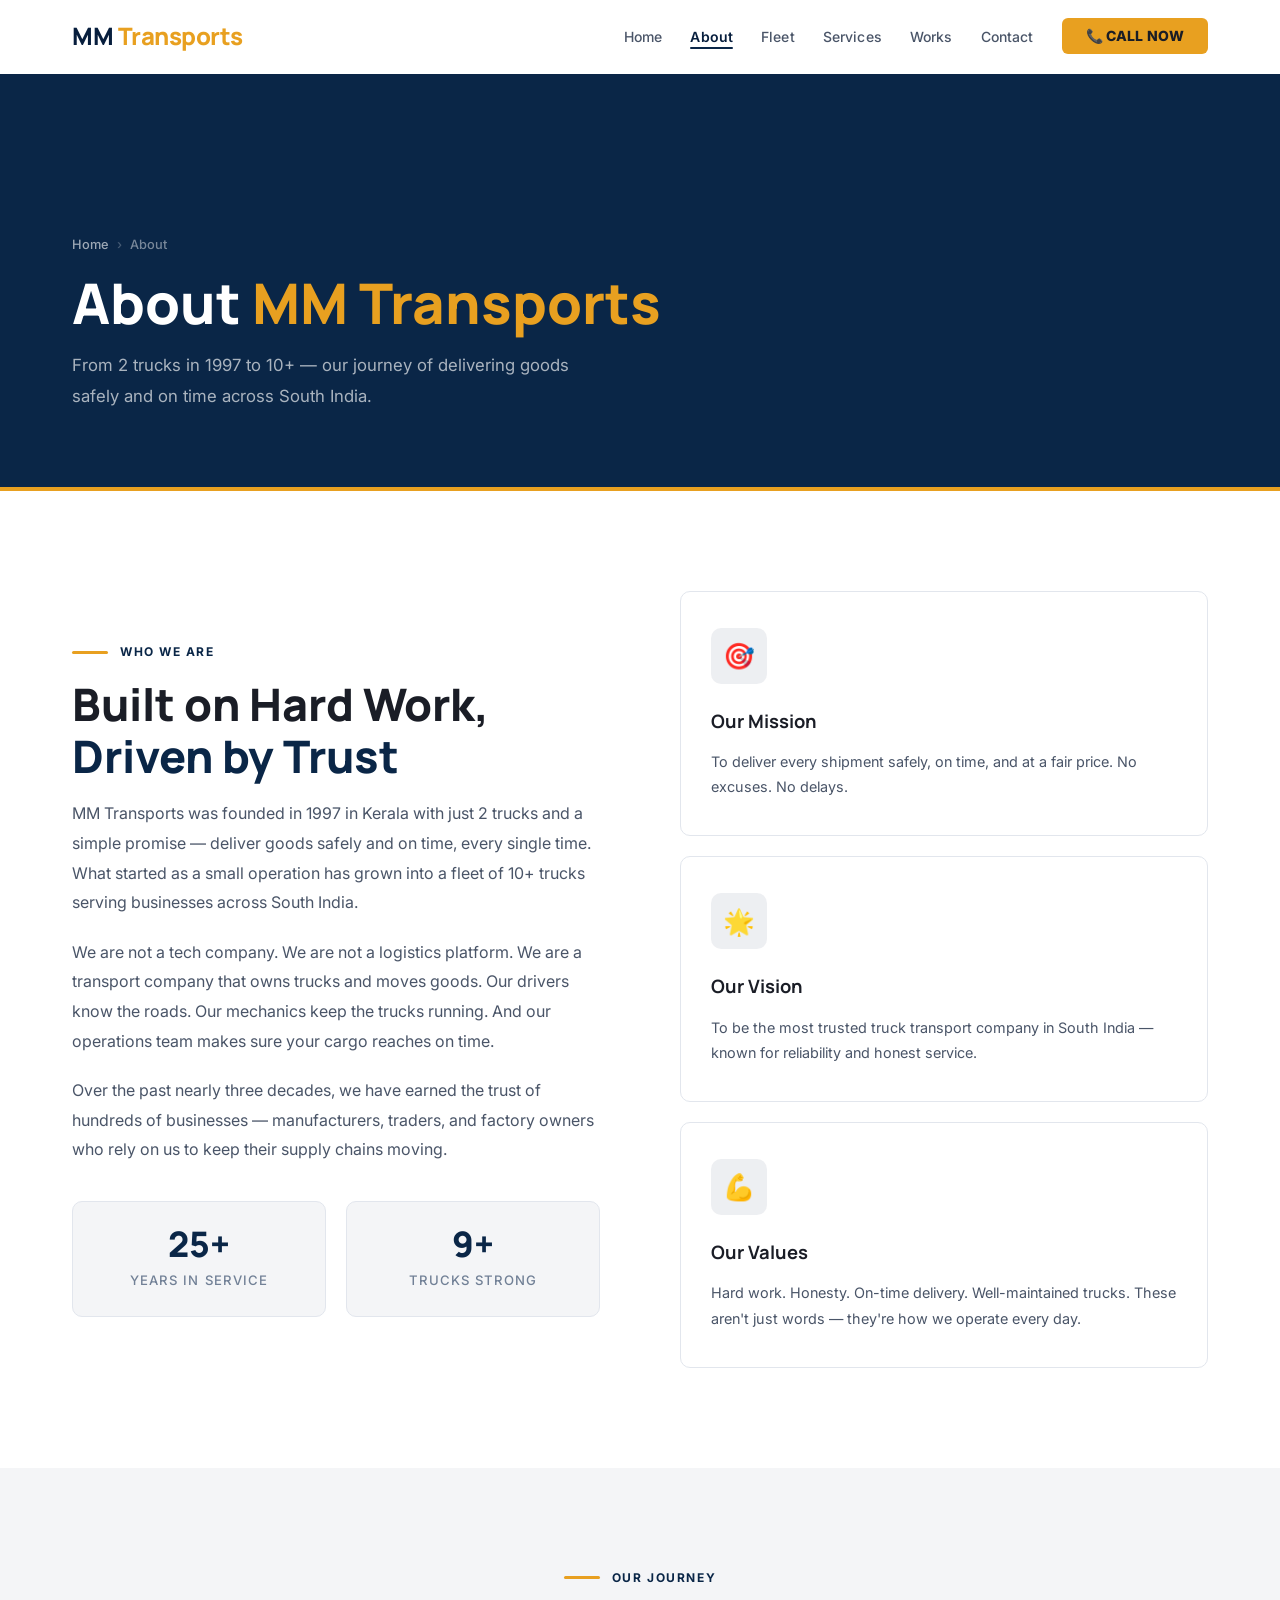
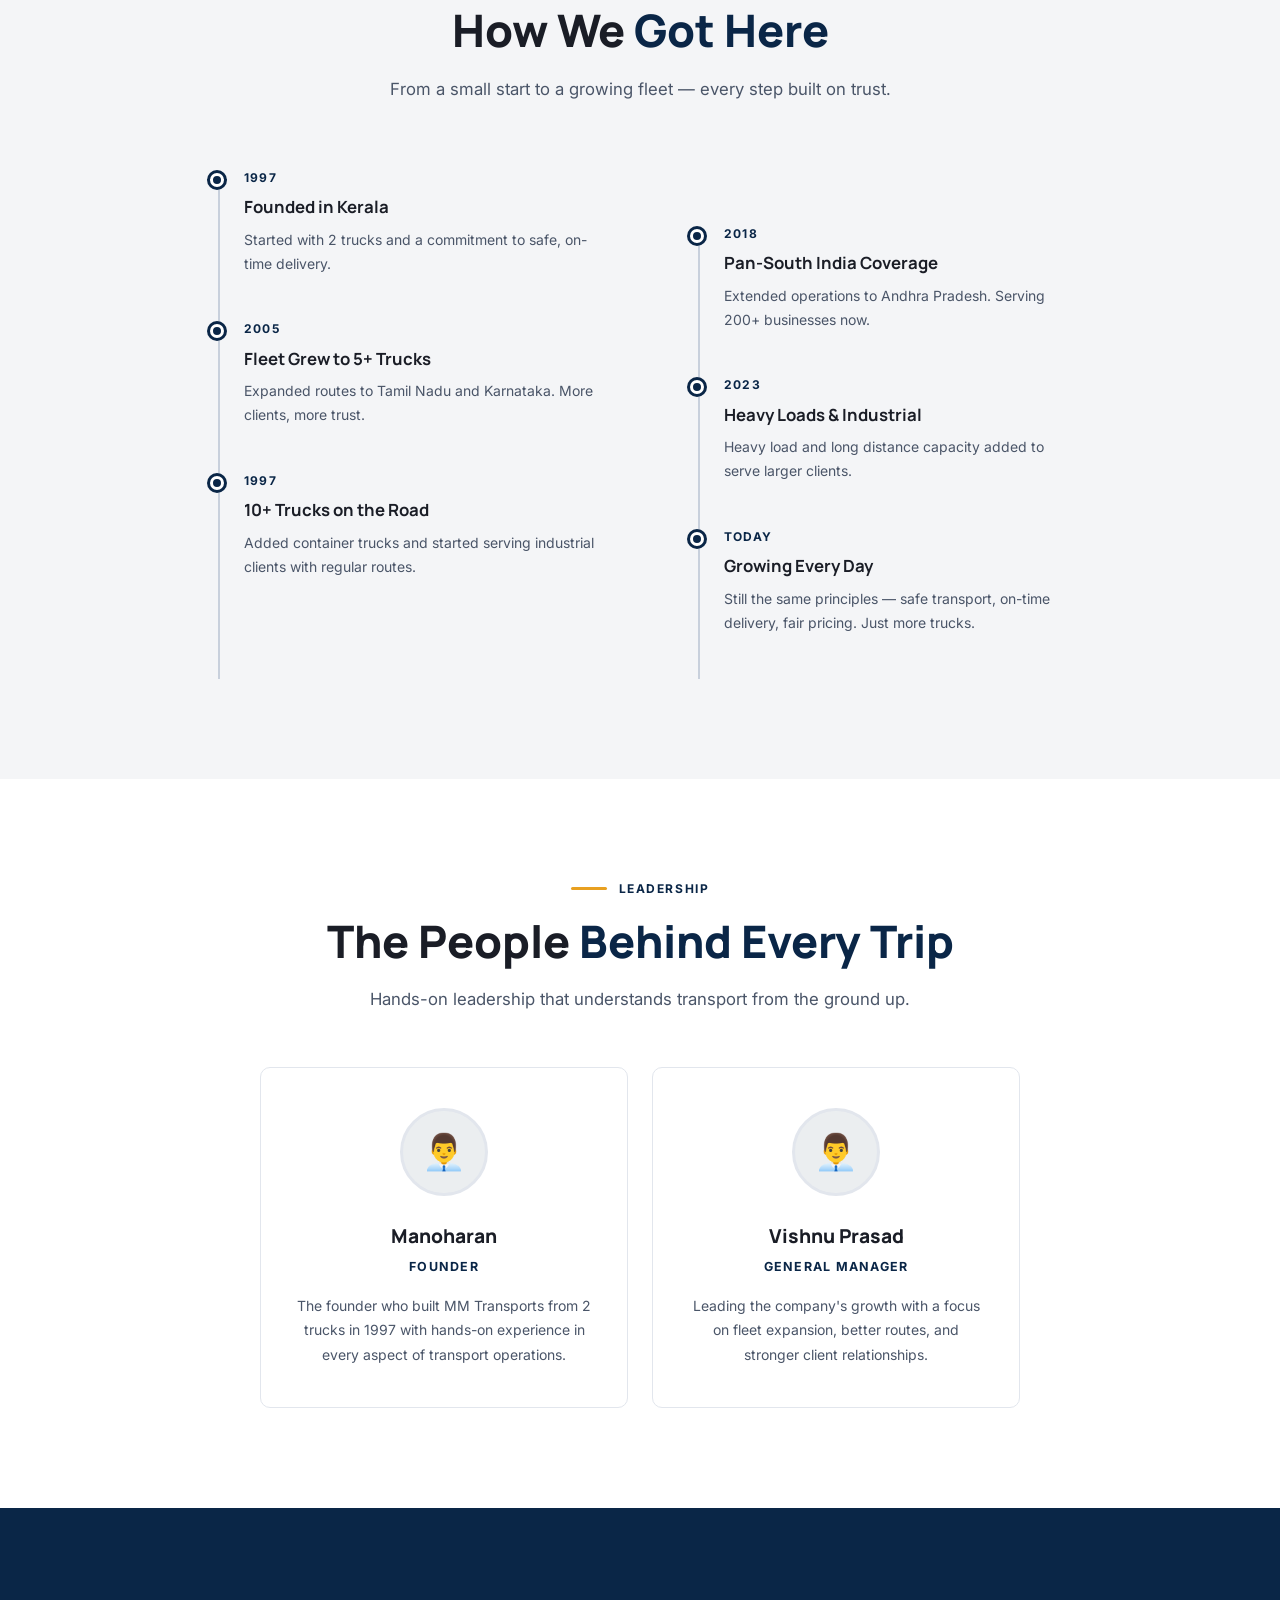
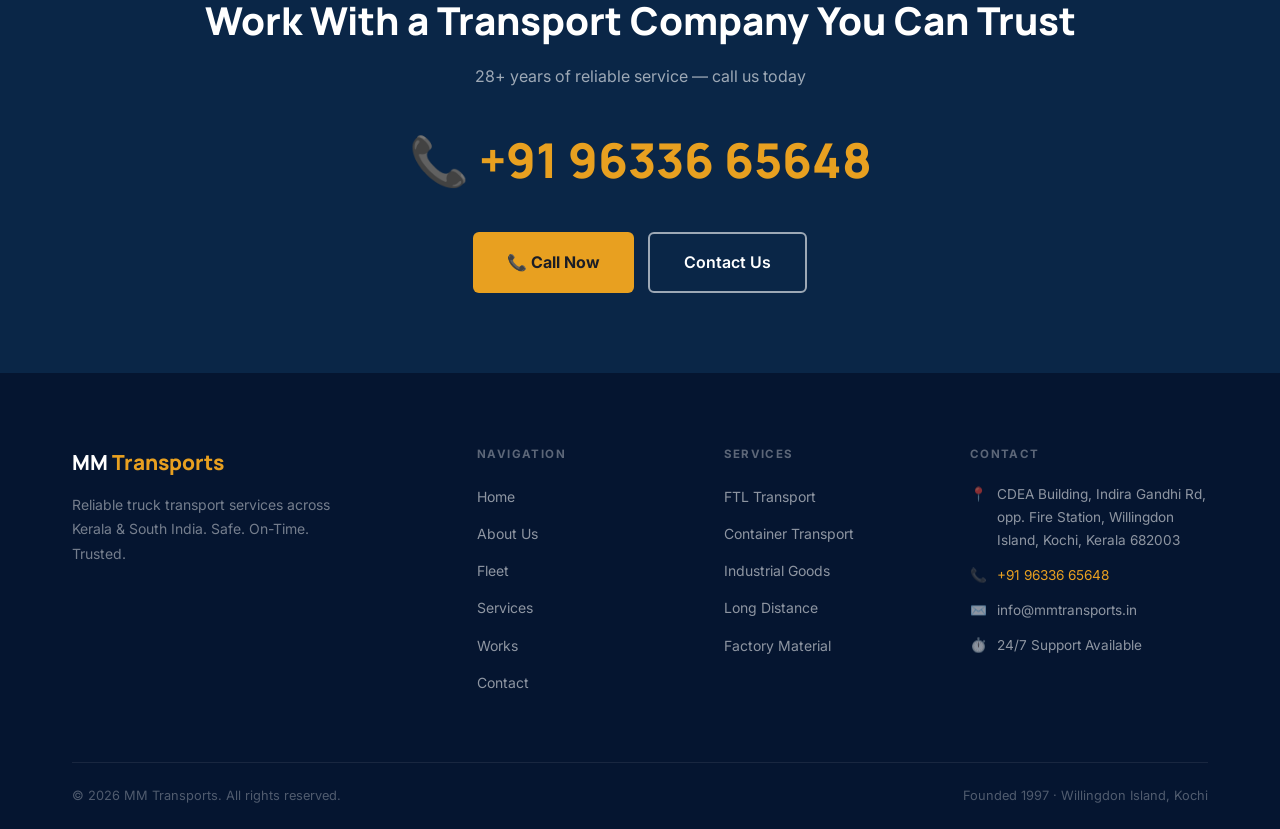
==== commit ae26c5e1: "about.html file change" ====
--- a/about.html
+++ b/about.html
@@ -152,7 +152,7 @@
                     </div>
                     <div class="timeline-item">
                         <div class="timeline-dot"></div>
-                        <div class="timeline-year">2012</div>
+                        <div class="timeline-year">1997</div>
                         <div class="timeline-title">10+ Trucks on the Road</div>
                         <div class="timeline-text">Added container trucks and started serving industrial clients with
                             regular routes.</div>
--- a/style.css
+++ b/style.css
@@ -187,7 +187,7 @@
    HEADER
    ============================================================ */
 .site-header {
-  position: fixed;
+  position: sticky;
   top: 0;
   left: 0;
   right: 0;
@@ -265,14 +265,20 @@
 .nav-cta {
   display: inline-flex;
   align-items: center;
+  justify-content: center;
   gap: 8px;
+  line-height: 1;
   font-size: 0.875rem;
   font-weight: 700 !important;
-  padding: 11px 24px;
+  padding: 11px 24px !important;
   border-radius: 6px;
   background: var(--navy) !important;
   color: var(--bg-white) !important;
   transition: background var(--dur) var(--ease), transform var(--dur) var(--ease), box-shadow var(--dur) var(--ease) !important;
+}
+
+.nav-links a.nav-cta::after {
+  display: none;
 }
 
 .nav-cta-phone {
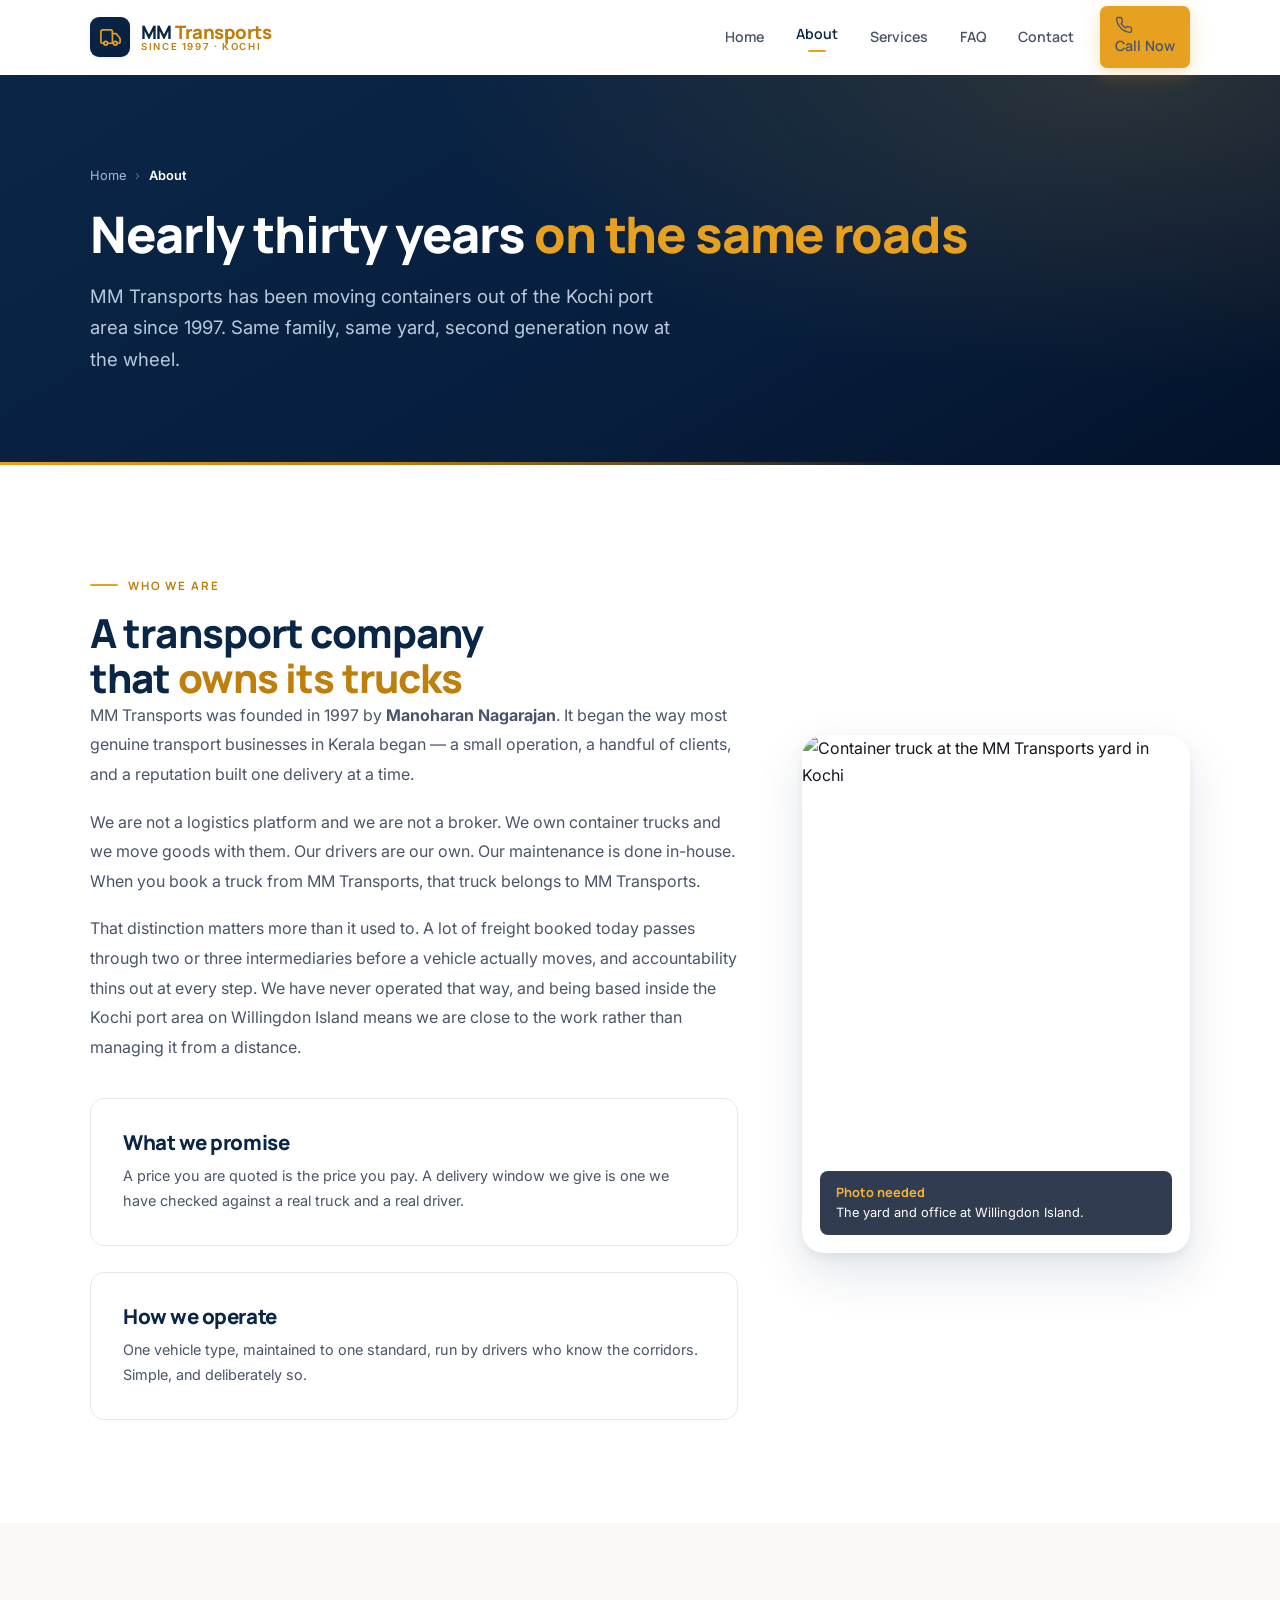
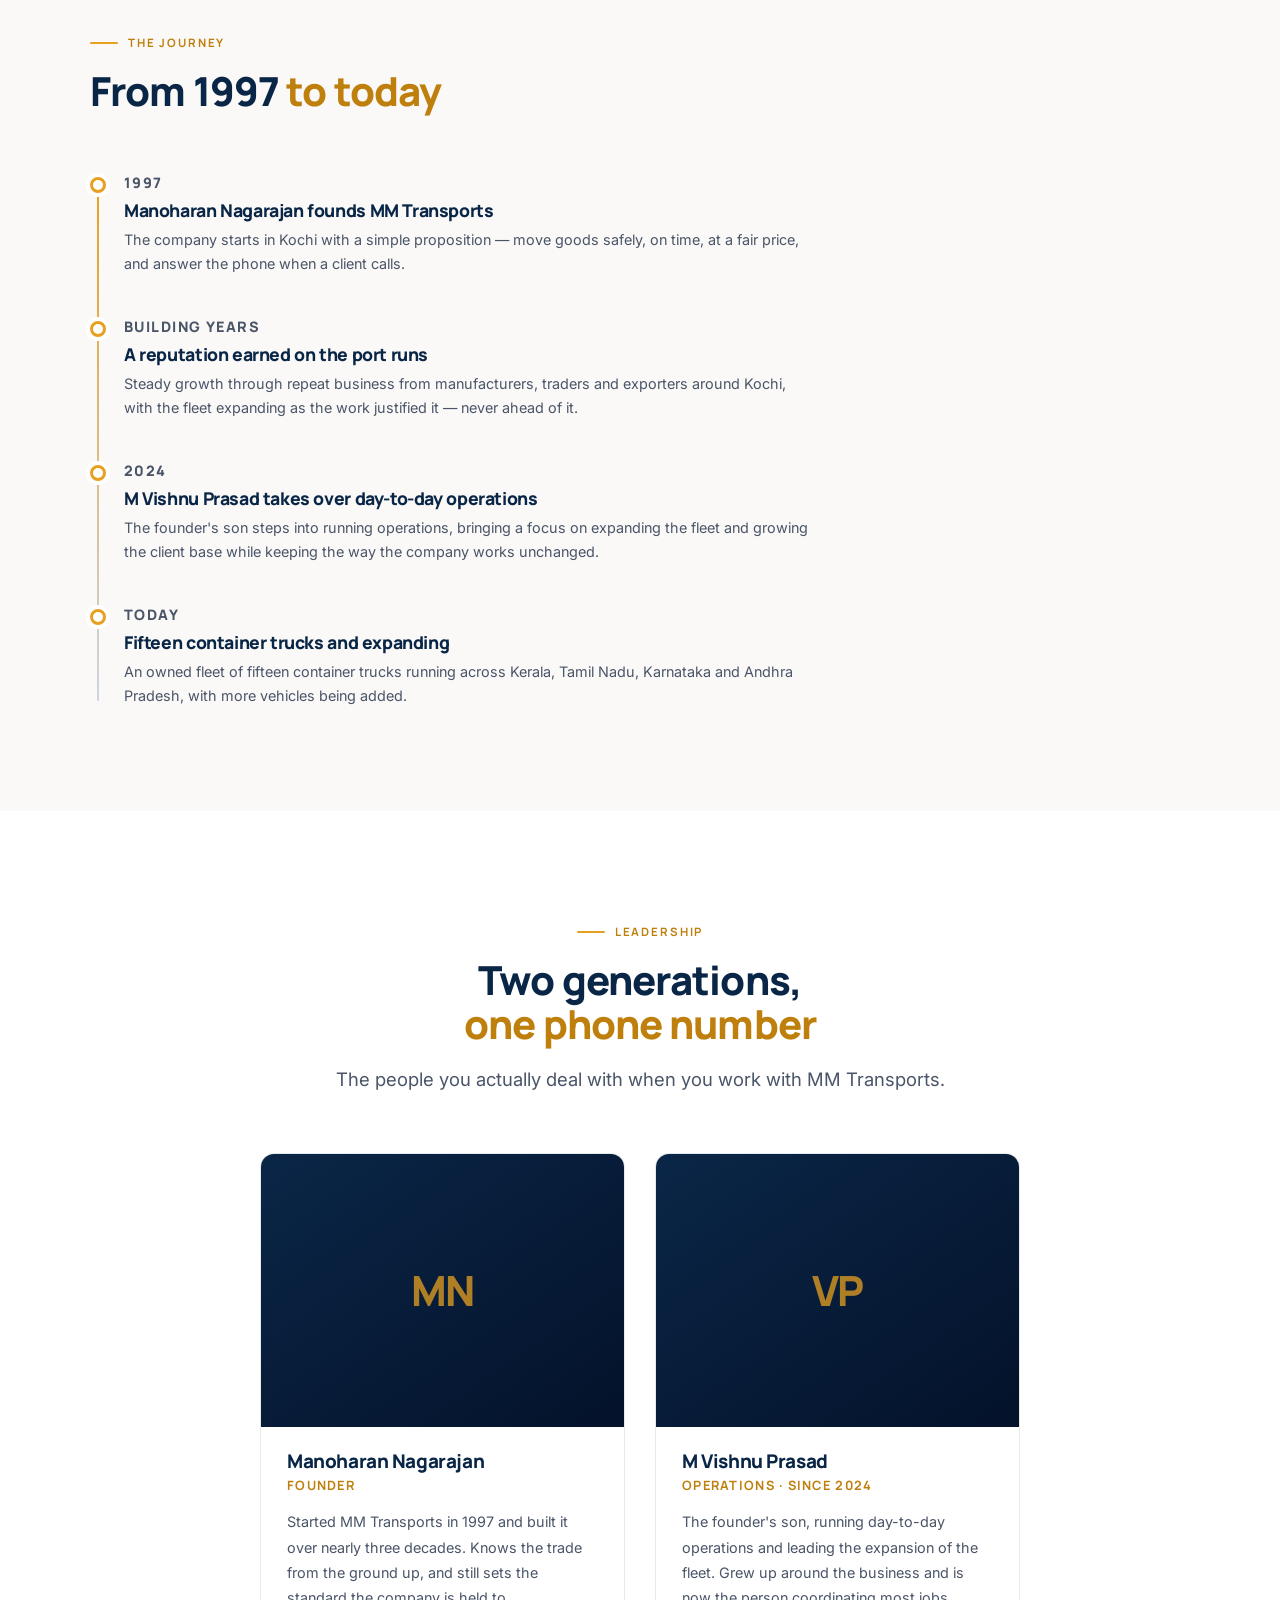
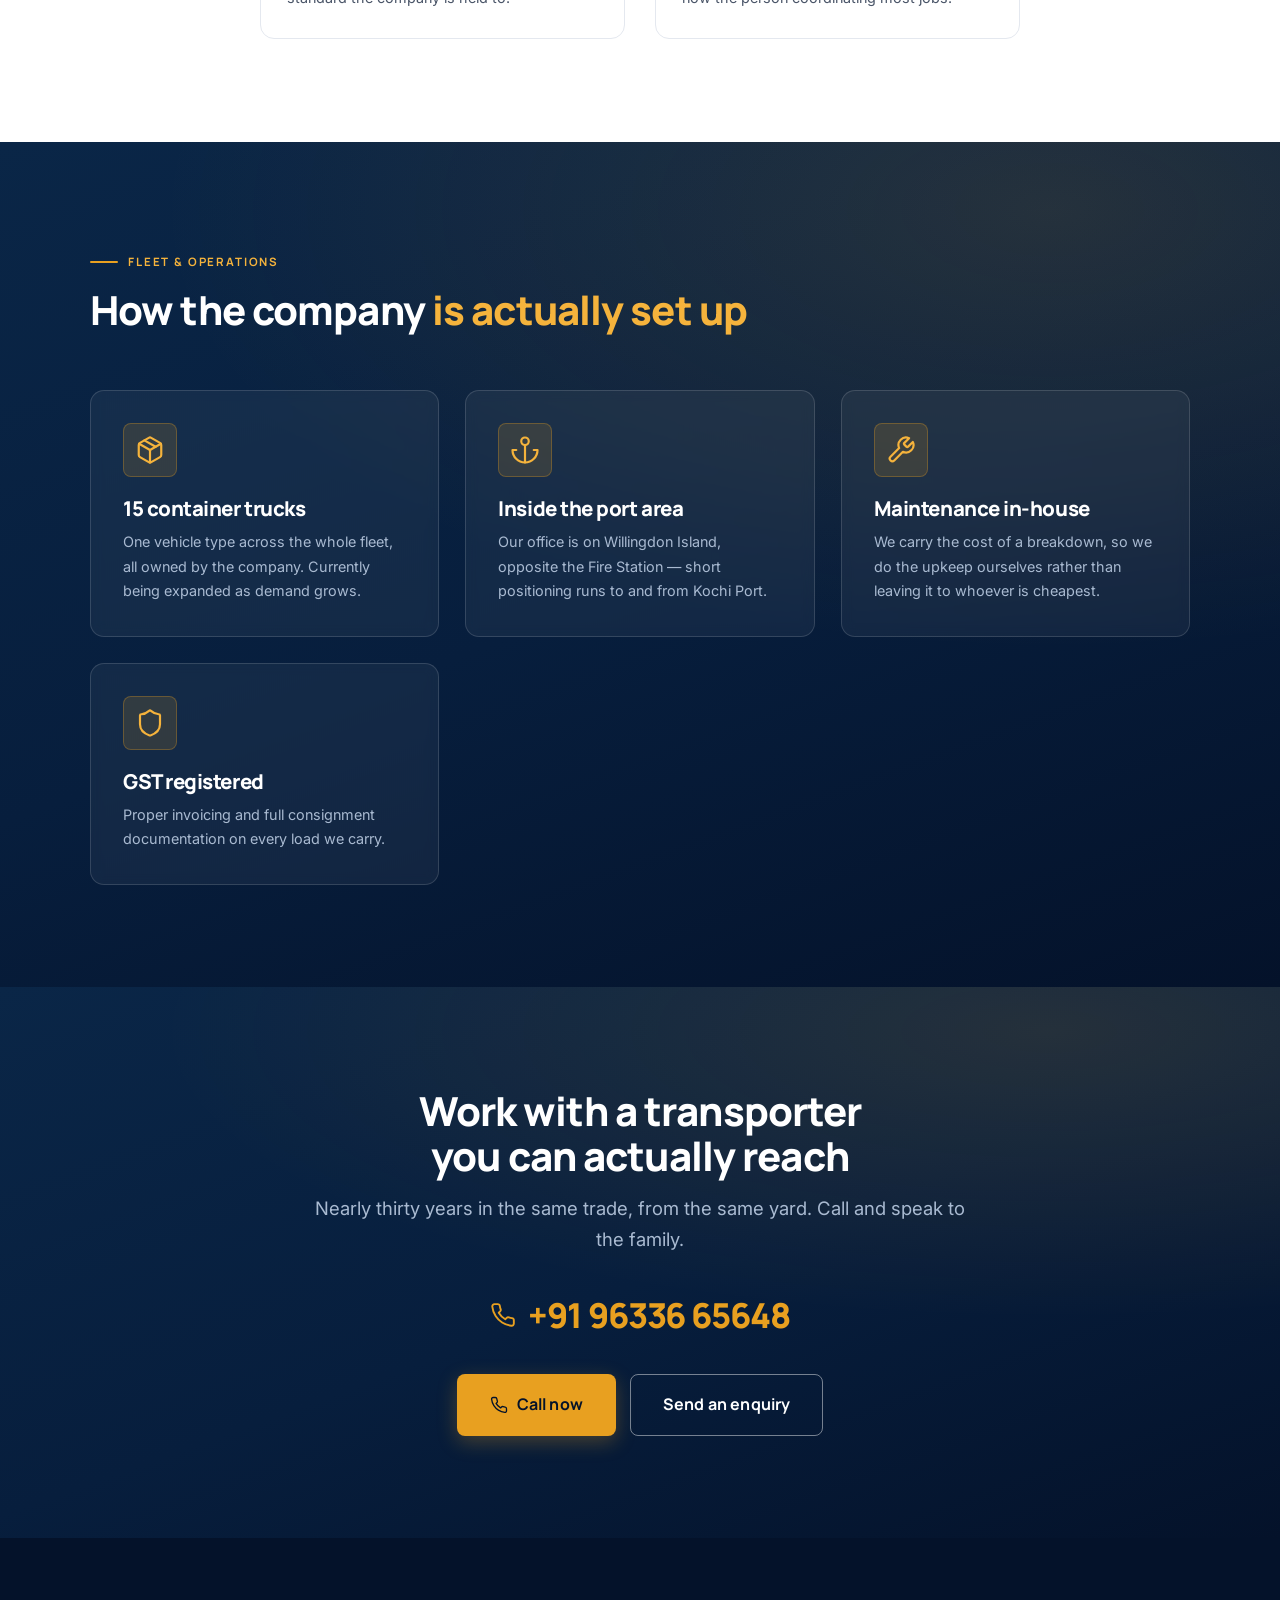
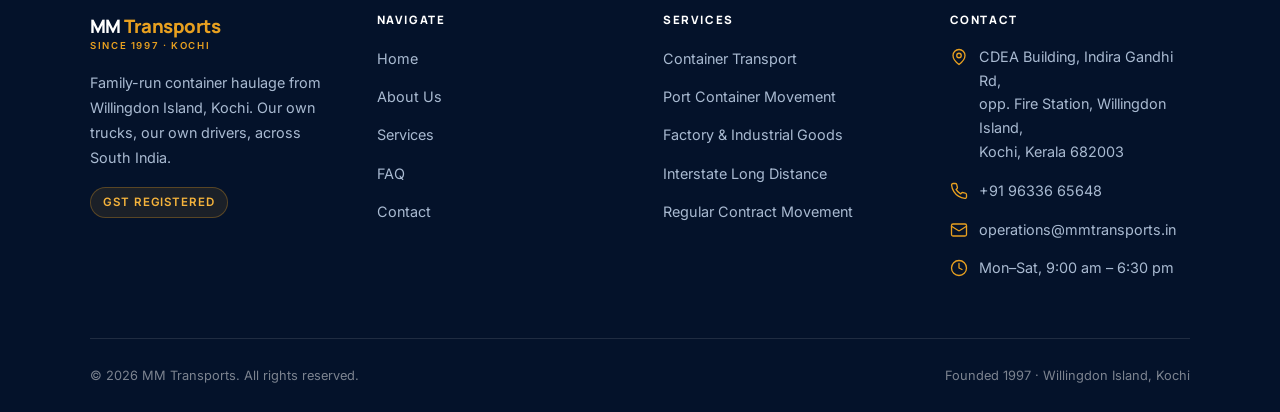
==== commit 5e941fe4: "Rebuild site around verified facts; remove fabricated content Builds on the remediation already in m" ====
--- a/about.html
+++ b/about.html
@@ -1,286 +1,390 @@
 <!DOCTYPE html>
-<html lang="en">
+<html lang="en-IN">
 
 <head>
-    <meta charset="UTF-8" />
-    <meta name="viewport" content="width=device-width, initial-scale=1.0" />
-    <title>About Us — MM Transports | 28+ Years of Trusted Transport</title>
-    <meta name="description"
-        content="MM Transports started with two trucks in 1997. Today we operate 10+ trucks across South India, grounded in hard work and trust." />
-    <link rel="canonical" href="https://mmtransports.in/about.html" />
-    <meta property="og:title" content="About Us — MM Transports | 28+ Years of Trusted Transport" />
-    <meta property="og:description" content="MM Transports started with two trucks in 1997. Today we operate 10+ trucks across South India, grounded in hard work and trust." />
-    <meta property="og:image" content="https://mmtransports.in/og-image.jpg" />
-    <meta property="og:url" content="https://mmtransports.in/about.html" />
-    <meta property="og:type" content="website" />
-    <link rel="stylesheet" href="style.css" />
+  <meta charset="UTF-8" />
+  <meta name="viewport" content="width=device-width, initial-scale=1.0" />
+
+  <title>About MM Transports — Family-Run Container Haulage in Kochi Since 1997</title>
+  <meta name="description"
+    content="MM Transports was founded in 1997 by Manoharan Nagarajan on Willingdon Island, Kochi. Today his son M Vishnu Prasad runs operations, with a 15-truck owned container fleet serving South India." />
+  <link rel="canonical" href="https://mmtransports.in/about.html" />
+
+  <meta property="og:type" content="website" />
+  <meta property="og:site_name" content="MM Transports" />
+  <meta property="og:title" content="About MM Transports — Family-Run Container Haulage Since 1997" />
+  <meta property="og:description"
+    content="Founded in 1997 by Manoharan Nagarajan. Second generation now running operations from Willingdon Island, Kochi." />
+  <meta property="og:url" content="https://mmtransports.in/about.html" />
+  <meta property="og:locale" content="en_IN" />
+  <meta property="og:image" content="https://mmtransports.in/images/og-cover.jpg" />
+  <meta name="twitter:card" content="summary_large_image" />
+
+  <meta name="theme-color" content="#0A2647" />
+  <link rel="icon" href="favicon.ico" sizes="32x32" />
+  <link rel="icon" href="favicon.svg" type="image/svg+xml" />
+  <link rel="preconnect" href="https://fonts.googleapis.com" />
+  <link rel="preconnect" href="https://fonts.gstatic.com" crossorigin />
+  <link rel="stylesheet" href="style.css" />
+
+  <script type="application/ld+json">
+  {
+    "@context": "https://schema.org",
+    "@graph": [
+      {
+        "@type": "AboutPage",
+        "@id": "https://mmtransports.in/about.html#page",
+        "url": "https://mmtransports.in/about.html",
+        "name": "About MM Transports",
+        "about": { "@id": "https://mmtransports.in/#business" },
+        "inLanguage": "en-IN"
+      },
+      {
+        "@type": "Organization",
+        "@id": "https://mmtransports.in/#business",
+        "name": "MM Transports",
+        "url": "https://mmtransports.in/",
+        "telephone": "+91-96336-65648",
+        "email": "operations@mmtransports.in",
+        "foundingDate": "1997",
+        "foundingLocation": { "@type": "Place", "name": "Kochi, Kerala, India" },
+        "founder": { "@type": "Person", "name": "Manoharan Nagarajan", "jobTitle": "Founder" },
+        "employee": { "@type": "Person", "name": "M Vishnu Prasad", "jobTitle": "Operations" },
+        "address": {
+          "@type": "PostalAddress",
+          "streetAddress": "CDEA Building, Indira Gandhi Road, opposite Fire Station, Willingdon Island",
+          "addressLocality": "Kochi",
+          "addressRegion": "Kerala",
+          "postalCode": "682003",
+          "addressCountry": "IN"
+        }
+      },
+      {
+        "@type": "BreadcrumbList",
+        "itemListElement": [
+          { "@type": "ListItem", "position": 1, "name": "Home", "item": "https://mmtransports.in/" },
+          { "@type": "ListItem", "position": 2, "name": "About", "item": "https://mmtransports.in/about.html" }
+        ]
+      }
+    ]
+  }
+  </script>
 </head>
 
 <body>
 
-    <!-- ========== HEADER ========== -->
-    <header class="site-header" id="site-header">
-        <div class="container">
-            <nav class="nav-inner">
-                <a href="index.html" class="nav-logo">MM <span>Transports</span></a>
-                <ul class="nav-links" id="nav-links">
-                    <li><a href="index.html">Home</a></li>
-                    <li><a href="about.html">About</a></li>
-                    <li><a href="fleet.html">Fleet</a></li>
-                    <li><a href="services.html">Services</a></li>
-                    <li><a href="works.html">Works</a></li>
-                    <li><a href="contact.html">Contact</a></li>
-                    <li><a href="tel:+919633665648" class="nav-cta nav-cta-phone">📞 CALL NOW</a></li>
-                </ul>
-                <button class="nav-toggle" id="nav-toggle" aria-label="Toggle navigation menu">
-                    <span></span><span></span><span></span>
-                </button>
-            </nav>
-        </div>
-    </header>
-
-    <!-- ========== PAGE HERO ========== -->
+  <a class="skip-link" href="#main">Skip to main content</a>
+
+  <!-- ============ ICON SPRITE ============ -->
+  <svg class="icon-sprite" aria-hidden="true" focusable="false" xmlns="http://www.w3.org/2000/svg">
+    <symbol id="i-truck" viewBox="0 0 24 24"><path d="M14 18V6a2 2 0 0 0-2-2H4a2 2 0 0 0-2 2v11a1 1 0 0 0 1 1h2"/><path d="M15 18H9"/><path d="M19 18h2a1 1 0 0 0 1-1v-3.65a1 1 0 0 0-.22-.62l-3.48-4.35A1 1 0 0 0 17.52 8H14"/><circle cx="17" cy="18" r="2"/><circle cx="7" cy="18" r="2"/></symbol>
+    <symbol id="i-container" viewBox="0 0 24 24"><path d="m7.5 4.27 9 5.15"/><path d="M21 8a2 2 0 0 0-1-1.73l-7-4a2 2 0 0 0-2 0l-7 4A2 2 0 0 0 3 8v8a2 2 0 0 0 1 1.73l7 4a2 2 0 0 0 2 0l7-4A2 2 0 0 0 21 16Z"/><path d="m3.3 7 8.7 5 8.7-5"/><path d="M12 22V12"/></symbol>
+    <symbol id="i-anchor" viewBox="0 0 24 24"><path d="M12 22V8"/><path d="M5 12H2a10 10 0 0 0 20 0h-3"/><circle cx="12" cy="5" r="3"/></symbol>
+    <symbol id="i-route" viewBox="0 0 24 24"><circle cx="6" cy="19" r="3"/><path d="M9 19h8.5a3.5 3.5 0 0 0 0-7h-11a3.5 3.5 0 0 1 0-7H15"/><circle cx="18" cy="5" r="3"/></symbol>
+    <symbol id="i-factory" viewBox="0 0 24 24"><path d="M2 20a2 2 0 0 0 2 2h16a2 2 0 0 0 2-2V8l-7 5V8l-7 5V4a2 2 0 0 0-2-2H4a2 2 0 0 0-2 2Z"/><path d="M17 18h1"/><path d="M12 18h1"/><path d="M7 18h1"/></symbol>
+    <symbol id="i-calendar" viewBox="0 0 24 24"><path d="M8 2v4"/><path d="M16 2v4"/><rect width="18" height="18" x="3" y="4" rx="2"/><path d="M3 10h18"/></symbol>
+    <symbol id="i-phone" viewBox="0 0 24 24"><path d="M22 16.92v3a2 2 0 0 1-2.18 2 19.79 19.79 0 0 1-8.63-3.07 19.5 19.5 0 0 1-6-6 19.79 19.79 0 0 1-3.07-8.67A2 2 0 0 1 4.11 2h3a2 2 0 0 1 2 1.72 12.84 12.84 0 0 0 .7 2.81 2 2 0 0 1-.45 2.11L8.09 9.91a16 16 0 0 0 6 6l1.27-1.27a2 2 0 0 1 2.11-.45 12.84 12.84 0 0 0 2.81.7A2 2 0 0 1 22 16.92z"/></symbol>
+    <symbol id="i-whatsapp" viewBox="0 0 24 24"><path d="M17.47 14.38c-.3-.15-1.76-.87-2.03-.97-.27-.1-.47-.15-.67.15-.2.3-.77.96-.94 1.16-.17.2-.35.22-.65.08-.3-.15-1.26-.47-2.4-1.48-.89-.79-1.49-1.77-1.66-2.07-.17-.3-.02-.46.13-.61.14-.13.3-.35.45-.52.15-.17.2-.3.3-.5.1-.2.05-.37-.02-.52-.08-.15-.67-1.61-.92-2.2-.24-.58-.48-.5-.67-.51h-.57c-.2 0-.52.07-.79.37-.27.3-1.04 1.02-1.04 2.48s1.06 2.88 1.21 3.08c.15.2 2.1 3.2 5.08 4.49.71.3 1.26.49 1.69.63.71.22 1.36.19 1.87.12.57-.09 1.76-.72 2-1.41.25-.7.25-1.29.18-1.42-.07-.13-.27-.2-.57-.35z"/><path d="M12.04 2C6.58 2 2.13 6.45 2.13 11.91c0 1.75.46 3.45 1.32 4.95L2 22l5.25-1.38a9.87 9.87 0 0 0 4.79 1.22h.01c5.46 0 9.91-4.45 9.91-9.91 0-2.65-1.03-5.14-2.9-7.01A9.82 9.82 0 0 0 12.04 2zm0 18.13h-.01a8.23 8.23 0 0 1-4.19-1.15l-.3-.18-3.12.82.83-3.04-.2-.31a8.2 8.2 0 0 1-1.26-4.36c0-4.54 3.7-8.24 8.25-8.24a8.2 8.2 0 0 1 5.82 2.42 8.18 8.18 0 0 1 2.41 5.83c0 4.54-3.7 8.24-8.23 8.24z"/></symbol>
+    <symbol id="i-mail" viewBox="0 0 24 24"><rect width="20" height="16" x="2" y="4" rx="2"/><path d="m22 7-8.97 5.7a1.94 1.94 0 0 1-2.06 0L2 7"/></symbol>
+    <symbol id="i-pin" viewBox="0 0 24 24"><path d="M20 10c0 6-8 12-8 12s-8-6-8-12a8 8 0 0 1 16 0"/><circle cx="12" cy="10" r="3"/></symbol>
+    <symbol id="i-check" viewBox="0 0 24 24"><polyline points="20 6 9 17 4 12"/></symbol>
+    <symbol id="i-shield" viewBox="0 0 24 24"><path d="M20 13c0 5-3.5 7.5-7.66 8.95a1 1 0 0 1-.67-.01C7.5 20.5 4 18 4 13V6a1 1 0 0 1 1-1c2 0 4.5-1.2 6.24-2.72a1.17 1.17 0 0 1 1.52 0C14.51 3.81 17 5 19 5a1 1 0 0 1 1 1z"/></symbol>
+    <symbol id="i-users" viewBox="0 0 24 24"><path d="M16 21v-2a4 4 0 0 0-4-4H6a4 4 0 0 0-4 4v2"/><circle cx="9" cy="7" r="4"/><path d="M22 21v-2a4 4 0 0 0-3-3.87"/><path d="M16 3.13a4 4 0 0 1 0 7.75"/></symbol>
+    <symbol id="i-wrench" viewBox="0 0 24 24"><path d="M14.7 6.3a1 1 0 0 0 0 1.4l1.6 1.6a1 1 0 0 0 1.4 0l3.77-3.77a6 6 0 0 1-7.94 7.94l-6.91 6.91a2.12 2.12 0 0 1-3-3l6.91-6.91a6 6 0 0 1 7.94-7.94l-3.76 3.76z"/></symbol>
+    <symbol id="i-arrow" viewBox="0 0 24 24"><path d="M5 12h14"/><path d="m12 5 7 7-7 7"/></symbol>
+    <symbol id="i-clock" viewBox="0 0 24 24"><circle cx="12" cy="12" r="10"/><polyline points="12 6 12 12 16 14"/></symbol>
+  </svg>
+
+  <!-- ============ HEADER ============ -->
+  <header class="site-header" id="site-header">
+    <div class="wrap">
+      <nav class="nav" aria-label="Main navigation">
+        <a href="index.html" class="logo" aria-label="MM Transports — home">
+          <span class="logo-mark" aria-hidden="true"><svg class="ico"><use href="#i-truck"></use></svg></span>
+          <span class="logo-text">MM <span>Transports</span>
+            <span class="logo-sub">Since 1997 · Kochi</span>
+          </span>
+        </a>
+
+        <ul class="nav-links" id="nav-links">
+          <li><a href="index.html">Home</a></li>
+          <li><a href="about.html">About</a></li>
+          <li><a href="services.html">Services</a></li>
+          <li><a href="index.html#faq">FAQ</a></li>
+          <li><a href="contact.html">Contact</a></li>
+          <li class="nav-cta"><a href="tel:+919633665648" class="btn btn-amber">
+            <svg class="ico ico-sm" aria-hidden="true"><use href="#i-phone"></use></svg>Call Now</a></li>
+        </ul>
+
+        <button class="nav-toggle" id="nav-toggle" aria-label="Toggle navigation menu" aria-expanded="false"
+          aria-controls="nav-links">
+          <span></span><span></span><span></span>
+        </button>
+      </nav>
+    </div>
+  </header>
+
+  <main id="main">
+
+    <!-- ============ PAGE HERO ============ -->
     <section class="page-hero">
-        <div class="container page-hero-content">
-            <div class="breadcrumb">
-                <a href="index.html">Home</a>
-                <span class="breadcrumb-sep">›</span>
-                <span>About</span>
-            </div>
-            <h1 class="page-hero-title">About <span>MM Transports</span></h1>
-            <p class="page-hero-sub">From 2 trucks in 1997 to 10+ — our journey of delivering goods safely and on time
-                across
-                South India.</p>
-        </div>
-    </section>
-
-    <!-- ========== COMPANY OVERVIEW ========== -->
+      <div class="wrap">
+        <nav class="breadcrumb" aria-label="Breadcrumb">
+          <a href="index.html">Home</a>
+          <span class="breadcrumb-sep" aria-hidden="true">›</span>
+          <span aria-current="page">About</span>
+        </nav>
+        <h1 class="page-hero-title">Nearly thirty years <span>on the same roads</span></h1>
+        <p class="page-hero-sub">MM Transports has been moving containers out of the Kochi port area since 1997. Same
+          family, same yard, second generation now at the wheel.</p>
+      </div>
+    </section>
+
+    <!-- ============ STORY ============ -->
     <section class="section bg-white" id="story">
-        <div class="container">
-            <div class="grid-2" style="gap: 80px;">
-                <div class="reveal">
-                    <div class="section-tag">
-                        <div class="section-tag-line"></div>
-                        <span class="section-tag-text">Who We Are</span>
-                    </div>
-                    <h2 class="section-title">Built on Hard Work, <span>Driven by Trust</span></h2>
-                    <p style="color: var(--text-mid); line-height: 1.85; margin-bottom: 20px;">
-                        MM Transports was founded in 1997 in Kerala with just 2 trucks and a simple promise — deliver
-                        goods safely and on time, every single time. What started as a small operation has grown into a
-                        fleet of 10+ trucks serving businesses across South India.
-                    </p>
-                    <p style="color: var(--text-mid); line-height: 1.85; margin-bottom: 20px;">
-                        We are not a tech company. We are not a logistics platform. We are a transport company that owns
-                        trucks and moves goods. Our drivers know the roads. Our mechanics keep the trucks running. And
-                        our operations team makes sure your cargo reaches on time.
-                    </p>
-                    <p style="color: var(--text-mid); line-height: 1.85; margin-bottom: 36px;">
-                        Over the past nearly three decades, we have earned the trust of hundreds of businesses —
-                        manufacturers,
-                        traders, and factory owners who rely on us to keep their supply chains moving.
-                    </p>
-
-                    <div style="display:grid; grid-template-columns:1fr 1fr; gap:20px;">
-                        <div
-                            style="background:var(--bg-gray); border:1px solid var(--border); border-radius:10px; padding:24px; text-align:center;">
-                            <div class="strength-number" style="font-size:2.2rem; color:var(--navy);" data-target="28"
-                                data-suffix="+">0+</div>
-                            <div class="stat-label" style="color:var(--text-light);">Years in Service</div>
-                        </div>
-                        <div
-                            style="background:var(--bg-gray); border:1px solid var(--border); border-radius:10px; padding:24px; text-align:center;">
-                            <div class="strength-number" style="font-size:2.2rem; color:var(--navy);" data-target="10"
-                                data-suffix="+">0+</div>
-                            <div class="stat-label" style="color:var(--text-light);">Trucks Strong</div>
-                        </div>
-                    </div>
-                </div>
-
-                <div class="reveal reveal-delay-2">
-                    <div style="display:flex; flex-direction:column; gap:20px;">
-                        <div class="card">
-                            <div class="card-icon-wrap">🎯</div>
-                            <h3 class="card-title">Our Mission</h3>
-                            <p class="card-text">To deliver every shipment safely, on time, and at a fair price. No
-                                excuses. No delays.</p>
-                        </div>
-                        <div class="card">
-                            <div class="card-icon-wrap">🌟</div>
-                            <h3 class="card-title">Our Vision</h3>
-                            <p class="card-text">To be the most trusted truck transport company in South India — known
-                                for reliability and honest service.</p>
-                        </div>
-                        <div class="card">
-                            <div class="card-icon-wrap">💪</div>
-                            <h3 class="card-title">Our Values</h3>
-                            <p class="card-text">Hard work. Honesty. On-time delivery. Well-maintained trucks. These
-                                aren't just words — they're how we operate every day.</p>
-                        </div>
-                    </div>
-                </div>
-            </div>
-        </div>
-    </section>
-
-    <!-- ========== TIMELINE ========== -->
-    <section class="section bg-gray" id="timeline">
-        <div class="container">
-            <div class="text-center reveal" style="margin-bottom: 64px;">
-                <div class="section-tag" style="justify-content:center;">
-                    <div class="section-tag-line"></div>
-                    <span class="section-tag-text">Our Journey</span>
-                </div>
-                <h2 class="section-title">How We <span>Got Here</span></h2>
-                <p class="section-sub">From a small start to a growing fleet — every step built on trust.</p>
-            </div>
-
-            <div style="display:grid; grid-template-columns:1fr 1fr; gap:0 80px; max-width:880px; margin:0 auto;">
-                <div class="timeline reveal">
-                    <div class="timeline-item">
-                        <div class="timeline-dot"></div>
-                        <div class="timeline-year">1997</div>
-                        <div class="timeline-title">Founded in Kerala</div>
-                        <div class="timeline-text">Started with 2 trucks and a commitment to safe, on-time delivery.
-                        </div>
-                    </div>
-                    <div class="timeline-item">
-                        <div class="timeline-dot"></div>
-                        <div class="timeline-year">2005</div>
-                        <div class="timeline-title">Fleet Grew to 5+ Trucks</div>
-                        <div class="timeline-text">Expanded routes to Tamil Nadu and Karnataka. More clients, more
-                            trust.</div>
-                    </div>
-                    <div class="timeline-item">
-                        <div class="timeline-dot"></div>
-                        <div class="timeline-year">1997</div>
-                        <div class="timeline-title">10+ Trucks on the Road</div>
-                        <div class="timeline-text">Added container trucks and started serving industrial clients with
-                            regular routes.</div>
-                    </div>
-                </div>
-                <div class="timeline reveal reveal-delay-2" style="margin-top:56px;">
-                    <div class="timeline-item">
-                        <div class="timeline-dot"></div>
-                        <div class="timeline-year">2018</div>
-                        <div class="timeline-title">Pan-South India Coverage</div>
-                        <div class="timeline-text">Extended operations to Andhra Pradesh. Serving 200+ businesses now.
-                        </div>
-                    </div>
-                    <div class="timeline-item">
-                        <div class="timeline-dot"></div>
-                        <div class="timeline-year">2023</div>
-                        <div class="timeline-title">Heavy Loads & Industrial</div>
-                        <div class="timeline-text">Heavy load and long distance capacity added to serve larger clients.
-                        </div>
-                    </div>
-                    <div class="timeline-item">
-                        <div class="timeline-dot"></div>
-                        <div class="timeline-year">Today</div>
-                        <div class="timeline-title">Growing Every Day</div>
-                        <div class="timeline-text">Still the same principles — safe transport, on-time delivery, fair
-                            pricing. Just more trucks.</div>
-                    </div>
-                </div>
-            </div>
-        </div>
-    </section>
-
-    <!-- ========== LEADERSHIP ========== -->
+      <div class="wrap">
+        <div class="split split-wide-left">
+          <div class="reveal">
+            <p class="eyebrow">Who we are</p>
+            <h2 class="h-2">A transport company that <span class="accent">owns its trucks</span></h2>
+            <div class="prose stack">
+              <p>MM Transports was founded in 1997 by <strong>Manoharan Nagarajan</strong>. It began the way most
+                genuine transport businesses in Kerala began — a small operation, a handful of clients, and a
+                reputation built one delivery at a time.</p>
+              <p>We are not a logistics platform and we are not a broker. We own container trucks and we move goods with
+                them. Our drivers are our own. Our maintenance is done in-house. When you book a truck from MM
+                Transports, that truck belongs to MM Transports.</p>
+              <p>That distinction matters more than it used to. A lot of freight booked today passes through two or
+                three intermediaries before a vehicle actually moves, and accountability thins out at every step. We
+                have never operated that way, and being based inside the Kochi port area on Willingdon Island means we
+                are close to the work rather than managing it from a distance.</p>
+            </div>
+
+            <div class="card-grid card-grid-2" style="margin-top:36px">
+              <div class="card-flat">
+                <h3>What we promise</h3>
+                <p>A price you are quoted is the price you pay. A delivery window we give is one we have checked against
+                  a real truck and a real driver.</p>
+              </div>
+              <div class="card-flat">
+                <h3>How we operate</h3>
+                <p>One vehicle type, maintained to one standard, run by drivers who know the corridors. Simple, and
+                  deliberately so.</p>
+              </div>
+            </div>
+          </div>
+
+          <!-- PHOTO SLOT: yard-wide — replace with images/yard-wide.jpg (the Willingdon Island yard, 900x1200) -->
+          <div class="media-frame tall reveal reveal-1" data-photo-slot="yard-wide">
+            <img src="https://images.unsplash.com/photo-1586528116311-ad8dd3c8310d?w=900&q=80"
+              alt="Container truck at the MM Transports yard in Kochi" loading="lazy" />
+            <p class="media-caption"><strong>Photo needed</strong>The yard and office at Willingdon Island.</p>
+          </div>
+        </div>
+      </div>
+    </section>
+
+    <!-- ============ TIMELINE ============ -->
+    <section class="section bg-sand" id="journey">
+      <div class="wrap">
+        <div class="section-head reveal">
+          <p class="eyebrow">The journey</p>
+          <h2 class="h-2">From 1997 <span class="accent">to today</span></h2>
+        </div>
+
+        <!-- NOTE: only confirmed milestones are listed. Ask the client for the intermediate
+             growth years (first fleet expansion, first interstate route, first major client)
+             and add them here — a fuller timeline is stronger, but only with real dates. -->
+        <div class="timeline reveal">
+          <div class="timeline-item">
+            <p class="timeline-year">1997</p>
+            <h3>Manoharan Nagarajan founds MM Transports</h3>
+            <p>The company starts in Kochi with a simple proposition — move goods safely, on time, at a fair price, and
+              answer the phone when a client calls.</p>
+          </div>
+          <div class="timeline-item">
+            <p class="timeline-year">Building years</p>
+            <h3>A reputation earned on the port runs</h3>
+            <p>Steady growth through repeat business from manufacturers, traders and exporters around Kochi, with the
+              fleet expanding as the work justified it — never ahead of it.</p>
+          </div>
+          <div class="timeline-item">
+            <p class="timeline-year">2024</p>
+            <h3>M Vishnu Prasad takes over day-to-day operations</h3>
+            <p>The founder's son steps into running operations, bringing a focus on expanding the fleet and growing the
+              client base while keeping the way the company works unchanged.</p>
+          </div>
+          <div class="timeline-item">
+            <p class="timeline-year">Today</p>
+            <h3>Fifteen container trucks and expanding</h3>
+            <p>An owned fleet of fifteen container trucks running across Kerala, Tamil Nadu, Karnataka and Andhra
+              Pradesh, with more vehicles being added.</p>
+          </div>
+        </div>
+      </div>
+    </section>
+
+    <!-- ============ LEADERSHIP ============ -->
     <section class="section bg-white" id="leadership">
-        <div class="container">
-            <div class="text-center reveal" style="margin-bottom: 52px;">
-                <div class="section-tag" style="justify-content:center;">
-                    <div class="section-tag-line"></div>
-                    <span class="section-tag-text">Leadership</span>
-                </div>
-                <h2 class="section-title">The People <span>Behind Every Trip</span></h2>
-                <p class="section-sub">Hands-on leadership that understands transport from the ground up.</p>
-            </div>
-
-            <div
-                style="display:grid; grid-template-columns:repeat(auto-fit, minmax(280px, 1fr)); gap:24px; max-width:760px; margin:0 auto;">
-                <div class="profile-card reveal reveal-delay-1">
-                    <div class="profile-avatar">👨‍💼</div>
-                    <div class="profile-name">Manoharan</div>
-                    <div class="profile-role">Founder</div>
-                    <p class="profile-bio">The founder who built MM Transports from 2 trucks in 1997 with hands-on
-                        experience in every aspect of transport operations.</p>
-                </div>
-                <div class="profile-card reveal reveal-delay-2">
-                    <div class="profile-avatar">👨‍💼</div>
-                    <div class="profile-name">Vishnu Prasad</div>
-                    <div class="profile-role">General Manager</div>
-                    <p class="profile-bio">Leading the company's growth with a focus on fleet expansion, better routes,
-                        and stronger client relationships.</p>
-                </div>
-            </div>
-        </div>
-    </section>
-
-    <!-- ========== CTA ========== -->
-    <section class="contact-cta">
-        <div class="container">
-            <div class="contact-cta-inner reveal">
-                <h2 class="contact-cta-title">Work With a Transport Company You Can Trust</h2>
-                <p class="contact-cta-subtitle">28+ years of reliable service — call us today</p>
-                <div class="contact-cta-phone">
-                    <a href="tel:+919633665648">📞 +91 96336 65648</a>
-                </div>
-                <div class="contact-cta-actions">
-                    <a href="tel:+919633665648" class="btn btn-amber btn-lg">📞 Call Now</a>
-                    <a href="contact.html" class="btn btn-outline-white btn-lg">Contact Us</a>
-                </div>
-            </div>
-        </div>
-    </section>
-
-    <!-- ========== FOOTER ========== -->
-    <footer class="site-footer">
-        <div class="container">
-            <div class="footer-grid">
-                <div>
-                    <div class="footer-brand-name">MM <span>Transports</span></div>
-                    <p class="footer-tagline">Reliable truck transport services across Kerala & South India. Safe.
-                        On-Time. Trusted.</p>
-                </div>
-                <div>
-                    <div class="footer-heading">Navigation</div>
-                    <ul class="footer-links">
-                        <li><a href="index.html">Home</a></li>
-                        <li><a href="about.html">About Us</a></li>
-                        <li><a href="fleet.html">Fleet</a></li>
-                        <li><a href="services.html">Services</a></li>
-                        <li><a href="works.html">Works</a></li>
-                        <li><a href="contact.html">Contact</a></li>
-                    </ul>
-                </div>
-                <div>
-                    <div class="footer-heading">Services</div>
-                    <ul class="footer-links">
-                        <li><a href="services.html">FTL Transport</a></li>
-                        <li><a href="services.html">Container Transport</a></li>
-                        <li><a href="services.html">Industrial Goods</a></li>
-                        <li><a href="services.html">Long Distance</a></li>
-                        <li><a href="services.html">Factory Material</a></li>
-                    </ul>
-                </div>
-                <div>
-                    <div class="footer-heading">Contact</div>
-                    <div class="footer-contact-item"><span>📍</span><span>CDEA Building, Indira Gandhi Rd, opp. Fire Station, Willingdon Island, Kochi, Kerala 682003</span></div>
-                    <div class="footer-contact-item"><span>📞</span><span><a href="tel:+919633665648"
-                                style="color:var(--amber);">+91 96336 65648</a></span></div>
-                    <div class="footer-contact-item"><span>✉️</span><span>info@mmtransports.in</span></div>
-                    <div class="footer-contact-item"><span>⏱️</span><span>24/7 Support Available</span></div>
-                </div>
-            </div>
-            <div class="footer-bottom">
-                <span>© 2026 MM Transports. All rights reserved.</span>
-                <span>Founded 1997 · Willingdon Island, Kochi</span>
-            </div>
-        </div>
-    </footer>
-
-    <script src="main.js"></script>
+      <div class="wrap">
+        <div class="section-head centered reveal">
+          <p class="eyebrow centered">Leadership</p>
+          <h2 class="h-2">Two generations, <span class="accent">one phone number</span></h2>
+          <p class="lead">The people you actually deal with when you work with MM Transports.</p>
+        </div>
+
+        <div class="people-grid" style="max-width:760px;margin-inline:auto">
+          <article class="person reveal">
+            <!-- PHOTO SLOT: person-manoharan — replace div contents with <img src="images/manoharan-nagarajan.jpg" alt="Manoharan Nagarajan, founder of MM Transports" /> -->
+            <div class="person-photo" data-photo-slot="person-manoharan">
+              <span class="person-initials">MN</span>
+            </div>
+            <div class="person-body">
+              <h3 class="person-name">Manoharan Nagarajan</h3>
+              <p class="person-role">Founder</p>
+              <p class="person-bio">Started MM Transports in 1997 and built it over nearly three decades. Knows the
+                trade from the ground up, and still sets the standard the company is held to.</p>
+            </div>
+          </article>
+
+          <article class="person reveal reveal-1">
+            <!-- PHOTO SLOT: person-vishnu — replace div contents with <img src="images/vishnu-prasad.jpg" alt="M Vishnu Prasad, operations at MM Transports" /> -->
+            <div class="person-photo" data-photo-slot="person-vishnu">
+              <span class="person-initials">VP</span>
+            </div>
+            <div class="person-body">
+              <h3 class="person-name">M Vishnu Prasad</h3>
+              <p class="person-role">Operations · since 2024</p>
+              <p class="person-bio">The founder's son, running day-to-day operations and leading the expansion of the
+                fleet. Grew up around the business and is now the person coordinating most jobs.</p>
+            </div>
+          </article>
+        </div>
+      </div>
+    </section>
+
+    <!-- ============ OPERATIONS ============ -->
+    <section class="section bg-navy" id="operations">
+      <div class="wrap">
+        <div class="section-head reveal">
+          <p class="eyebrow on-dark">Fleet &amp; operations</p>
+          <h2 class="h-2">How the company <span class="accent-bright">is actually set up</span></h2>
+        </div>
+
+        <div class="card-grid">
+          <div class="card-dark reveal">
+            <div class="icon-tile on-navy"><svg class="ico ico-lg" aria-hidden="true"><use href="#i-container"></use></svg></div>
+            <h3>15 container trucks</h3>
+            <p>One vehicle type across the whole fleet, all owned by the company. Currently being expanded as demand
+              grows.</p>
+          </div>
+          <div class="card-dark reveal reveal-1">
+            <div class="icon-tile on-navy"><svg class="ico ico-lg" aria-hidden="true"><use href="#i-anchor"></use></svg></div>
+            <h3>Inside the port area</h3>
+            <p>Our office is on Willingdon Island, opposite the Fire Station — short positioning runs to and from Kochi
+              Port.</p>
+          </div>
+          <div class="card-dark reveal reveal-2">
+            <div class="icon-tile on-navy"><svg class="ico ico-lg" aria-hidden="true"><use href="#i-wrench"></use></svg></div>
+            <h3>Maintenance in-house</h3>
+            <p>We carry the cost of a breakdown, so we do the upkeep ourselves rather than leaving it to whoever is
+              cheapest.</p>
+          </div>
+          <div class="card-dark reveal reveal-3">
+            <div class="icon-tile on-navy"><svg class="ico ico-lg" aria-hidden="true"><use href="#i-shield"></use></svg></div>
+            <h3>GST registered</h3>
+            <p>Proper invoicing and full consignment documentation on every load we carry.</p>
+          </div>
+        </div>
+      </div>
+    </section>
+
+    <!-- ============ CTA ============ -->
+    <section class="section bg-navy cta-band">
+      <div class="wrap">
+        <div class="cta-inner reveal">
+          <h2>Work with a transporter you can actually reach</h2>
+          <p>Nearly thirty years in the same trade, from the same yard. Call and speak to the family.</p>
+          <a href="tel:+919633665648" class="cta-phone">
+            <svg class="ico" aria-hidden="true"><use href="#i-phone"></use></svg>+91 96336 65648</a>
+          <div class="btn-row centered">
+            <a href="tel:+919633665648" class="btn btn-amber btn-lg">
+              <svg class="ico ico-sm" aria-hidden="true"><use href="#i-phone"></use></svg>Call now</a>
+            <a href="contact.html" class="btn btn-ghost-light btn-lg">Send an enquiry</a>
+          </div>
+        </div>
+      </div>
+    </section>
+
+  </main>
+
+  <!-- ============ FOOTER ============ -->
+  <footer class="site-footer">
+    <div class="wrap">
+      <div class="footer-grid">
+        <div class="footer-brand">
+          <span class="logo-text">MM <span>Transports</span>
+            <span class="logo-sub">Since 1997 · Kochi</span>
+          </span>
+          <p class="footer-tagline">Family-run container haulage from Willingdon Island, Kochi. Our own trucks, our own
+            drivers, across South India.</p>
+          <span class="footer-gst">GST Registered</span>
+        </div>
+
+        <nav aria-label="Footer navigation">
+          <h2 class="footer-heading">Navigate</h2>
+          <ul class="footer-links">
+            <li><a href="index.html">Home</a></li>
+            <li><a href="about.html">About Us</a></li>
+            <li><a href="services.html">Services</a></li>
+            <li><a href="index.html#faq">FAQ</a></li>
+            <li><a href="contact.html">Contact</a></li>
+          </ul>
+        </nav>
+
+        <div>
+          <h2 class="footer-heading">Services</h2>
+          <ul class="footer-links">
+            <li><a href="services.html#container">Container Transport</a></li>
+            <li><a href="services.html#port">Port Container Movement</a></li>
+            <li><a href="services.html#factory">Factory &amp; Industrial Goods</a></li>
+            <li><a href="services.html#long-distance">Interstate Long Distance</a></li>
+            <li><a href="services.html#contract">Regular Contract Movement</a></li>
+          </ul>
+        </div>
+
+        <div>
+          <h2 class="footer-heading">Contact</h2>
+          <ul class="footer-contact">
+            <li><svg class="ico ico-sm" aria-hidden="true"><use href="#i-pin"></use></svg>
+              <span>CDEA Building, Indira Gandhi Rd,<br />opp. Fire Station, Willingdon Island,<br />Kochi, Kerala
+                682003</span></li>
+            <li><svg class="ico ico-sm" aria-hidden="true"><use href="#i-phone"></use></svg>
+              <a href="tel:+919633665648">+91 96336 65648</a></li>
+            <li><svg class="ico ico-sm" aria-hidden="true"><use href="#i-mail"></use></svg>
+              <a href="mailto:operations@mmtransports.in">operations@mmtransports.in</a></li>
+            <li><svg class="ico ico-sm" aria-hidden="true"><use href="#i-clock"></use></svg>
+              <span>Mon–Sat, 9:00 am – 6:30 pm</span></li>
+          </ul>
+        </div>
+      </div>
+
+      <div class="footer-bottom">
+        <span>&copy; <span data-current-year>2026</span> MM Transports. All rights reserved.</span>
+        <span>Founded 1997 · Willingdon Island, Kochi</span>
+      </div>
+    </div>
+  </footer>
+
+  <!-- ============ MOBILE CALL BAR ============ -->
+  <div class="mobile-bar">
+    <a href="tel:+919633665648" class="btn btn-amber">
+      <svg class="ico ico-sm" aria-hidden="true"><use href="#i-phone"></use></svg>Call</a>
+    <a class="btn btn-whatsapp" data-whatsapp href="https://wa.me/919633665648" target="_blank" rel="noopener">
+      <svg class="ico ico-sm ico-fill" aria-hidden="true"><use href="#i-whatsapp"></use></svg>WhatsApp</a>
+  </div>
+
+  <script src="main.js"></script>
 </body>
 
-</html>+</html>
--- a/style.css
+++ b/style.css
@@ -1,1781 +1,1033 @@
 /* ============================================================
-   MM TRANSPORTS — PHYSICAL TRUCK TRANSPORTER DESIGN SYSTEM
-   Light Theme · Navy & Amber · Industrial / Fleet-Focused
+   MM TRANSPORTS — DESIGN SYSTEM
+   Container haulage, Willingdon Island, Kochi · Since 1997
+   Navy & amber · Light theme · Industrial, grounded, modern
    ============================================================ */
 
-/* ---------- Google Fonts ---------- */
-@import url('https://fonts.googleapis.com/css2?family=Manrope:wght@400;500;600;700;800&family=Inter:wght@300;400;500;600&display=swap');
-
-/* ---------- CSS Variables ---------- */
+@import url('https://fonts.googleapis.com/css2?family=Manrope:wght@500;600;700;800&family=Inter:wght@400;500;600&display=swap');
+
+/* ------------------------------------------------------------
+   1. TOKENS
+   ------------------------------------------------------------ */
 :root {
-  /* Core Palette */
+  /* Brand */
   --navy: #0A2647;
+  --navy-mid: #0E3160;
   --navy-dark: #071E3D;
-  --navy-deep: #051530;
+  --navy-deep: #04122A;
   --amber: #E8A020;
-  --amber-dark: #C4860F;
-  --amber-light: #FFF3DB;
-
-  /* Backgrounds */
-  --bg-white: #FFFFFF;
-  --bg-gray: #F4F5F7;
-  --bg-gray-mid: #ECEEF1;
-  --bg-navy: #0A2647;
-
-  /* Text */
-  --text-dark: #1A1D26;
-  --text-mid: #4A5568;
-  --text-light: #718096;
-  --text-xlight: #A0AEC0;
-
-  /* Borders */
-  --border: #E2E6ED;
-  --border-dark: #C8D0DC;
-
-  /* Shadows */
-  --shadow-sm: 0 1px 4px rgba(0, 0, 0, 0.07);
-  --shadow-md: 0 4px 16px rgba(0, 0, 0, 0.09);
-  --shadow-lg: 0 12px 40px rgba(0, 0, 0, 0.12);
-  --shadow-hover: 0 8px 32px rgba(10, 38, 71, 0.14);
-
-  /* Typography */
-  --font-head: 'Manrope', sans-serif;
-  --font-body: 'Inter', sans-serif;
-
-  /* Spacing */
-  --section-py: 100px;
-  --container: 1200px;
-
-  /* Transition */
-  --ease: cubic-bezier(0.4, 0, 0.2, 1);
-  --dur: 0.3s;
-}
-
-/* ---------- Reset ---------- */
-*,
-*::before,
-*::after {
-  box-sizing: border-box;
-  margin: 0;
-  padding: 0;
-}
-
-html {
-  scroll-behavior: smooth;
-}
+  --amber-bright: #F5B33C;
+  --amber-dark: #BE7F0C;
+  --amber-wash: #FFF6E6;
+
+  /* Surfaces */
+  --white: #FFFFFF;
+  --sand: #FAF9F7;
+  --gray: #F2F4F7;
+  --gray-mid: #E8EBF0;
+
+  /* Ink */
+  --ink: #14181F;
+  --ink-mid: #4A5568;
+  --ink-light: #6B7785;
+  --ink-faint: #9AA5B1;
+  --on-dark: #EEF2F8;
+  --on-dark-mid: #A9BAD1;
+
+  /* Lines */
+  --line: #E4E8EF;
+  --line-strong: #CDD5E0;
+  --line-dark: rgba(255, 255, 255, 0.14);
+
+  /* Elevation */
+  --sh-sm: 0 1px 2px rgba(10, 38, 71, .06), 0 2px 8px rgba(10, 38, 71, .04);
+  --sh-md: 0 2px 4px rgba(10, 38, 71, .05), 0 8px 24px rgba(10, 38, 71, .07);
+  --sh-lg: 0 4px 8px rgba(10, 38, 71, .06), 0 20px 48px rgba(10, 38, 71, .12);
+  --sh-amber: 0 6px 20px rgba(232, 160, 32, .28);
+
+  /* Type */
+  --font-head: 'Manrope', system-ui, sans-serif;
+  --font-body: 'Inter', system-ui, sans-serif;
+
+  --t-display: clamp(2.35rem, 1.3rem + 4.4vw, 4.15rem);
+  --t-h1: clamp(2rem, 1.3rem + 2.9vw, 3.15rem);
+  --t-h2: clamp(1.7rem, 1.2rem + 2.1vw, 2.5rem);
+  --t-h3: clamp(1.1rem, 1rem + .4vw, 1.28rem);
+  --t-lead: clamp(1.02rem, .97rem + .3vw, 1.16rem);
+  --t-body: 1rem;
+  --t-sm: .9rem;
+  --t-xs: .8rem;
+  --t-micro: .72rem;
+
+  /* Layout */
+  --wrap: 1180px;
+  --wrap-narrow: 820px;
+  --pad-x: clamp(20px, 4vw, 40px);
+  --sec-y: clamp(64px, 8vw, 116px);
+  --r-sm: 8px;
+  --r: 14px;
+  --r-lg: 22px;
+
+  /* Motion */
+  --ease: cubic-bezier(.22, .61, .36, 1);
+  --dur: .35s;
+}
+
+/* ------------------------------------------------------------
+   2. RESET
+   ------------------------------------------------------------ */
+*, *::before, *::after { box-sizing: border-box; margin: 0; padding: 0; }
+
+html { scroll-behavior: smooth; -webkit-text-size-adjust: 100%; scroll-padding-top: 90px; }
 
 body {
   font-family: var(--font-body);
-  background: var(--bg-white);
-  color: var(--text-dark);
+  font-size: var(--t-body);
   line-height: 1.7;
+  color: var(--ink);
+  background: var(--white);
   overflow-x: hidden;
-}
-
-a {
-  color: inherit;
-  text-decoration: none;
-}
-
-img {
+  -webkit-font-smoothing: antialiased;
+}
+
+a { color: inherit; text-decoration: none; }
+img, svg, iframe { display: block; max-width: 100%; }
+img { height: auto; }
+ul, ol { list-style: none; }
+button, input, select, textarea { font: inherit; color: inherit; }
+button { background: none; border: 0; cursor: pointer; }
+
+:focus-visible {
+  outline: 3px solid var(--amber);
+  outline-offset: 3px;
+  border-radius: 3px;
+}
+
+::selection { background: var(--amber); color: var(--navy-deep); }
+
+.skip-link {
+  position: absolute; top: -60px; left: 16px; z-index: 200;
+  background: var(--amber); color: var(--navy-deep);
+  padding: 10px 18px; border-radius: 0 0 var(--r-sm) var(--r-sm);
+  font-weight: 700; font-size: var(--t-sm);
+  transition: top .2s var(--ease);
+}
+.skip-link:focus { top: 0; }
+
+.sr-only {
+  position: absolute; width: 1px; height: 1px;
+  padding: 0; margin: -1px; overflow: hidden;
+  clip: rect(0 0 0 0); white-space: nowrap; border: 0;
+}
+
+.icon-sprite { display: none; }
+
+/* ------------------------------------------------------------
+   3. TYPOGRAPHY
+   ------------------------------------------------------------ */
+h1, h2, h3, h4 {
+  font-family: var(--font-head);
+  font-weight: 800;
+  line-height: 1.12;
+  letter-spacing: -.022em;
+  color: var(--navy);
+  text-wrap: balance;
+}
+
+p { text-wrap: pretty; }
+
+.eyebrow {
+  display: inline-flex; align-items: center; gap: 10px;
+  font-family: var(--font-head);
+  font-size: var(--t-micro);
+  font-weight: 700;
+  letter-spacing: .16em;
+  text-transform: uppercase;
+  color: var(--amber-dark);
+  margin-bottom: 16px;
+}
+.eyebrow::before {
+  content: ''; width: 28px; height: 2px;
+  background: var(--amber); border-radius: 2px; flex: none;
+}
+.eyebrow.on-dark { color: var(--amber-bright); }
+.eyebrow.centered { justify-content: center; }
+
+.h-display { font-size: var(--t-display); letter-spacing: -.032em; }
+.h-1 { font-size: var(--t-h1); }
+.h-2 { font-size: var(--t-h2); }
+.h-3 { font-size: var(--t-h3); letter-spacing: -.012em; }
+
+.accent { color: var(--amber-dark); }
+.on-dark .accent, .accent-bright { color: var(--amber-bright); }
+
+.lead {
+  font-size: var(--t-lead);
+  line-height: 1.75;
+  color: var(--ink-mid);
+}
+
+.prose p { color: var(--ink-mid); line-height: 1.85; }
+.prose p + p { margin-top: 18px; }
+
+/* ------------------------------------------------------------
+   4. LAYOUT
+   ------------------------------------------------------------ */
+.wrap { width: 100%; max-width: var(--wrap); margin-inline: auto; padding-inline: var(--pad-x); }
+.wrap-narrow { max-width: var(--wrap-narrow); }
+
+.section { padding-block: var(--sec-y); }
+.section-tight { padding-block: clamp(48px, 5.5vw, 76px); }
+
+.bg-white { background: var(--white); }
+.bg-sand { background: var(--sand); }
+.bg-gray { background: var(--gray); }
+
+.bg-navy {
+  background:
+    radial-gradient(120% 90% at 82% 8%, rgba(232, 160, 32, .13), transparent 58%),
+    linear-gradient(160deg, var(--navy) 0%, var(--navy-dark) 52%, var(--navy-deep) 100%);
+  color: var(--on-dark);
+}
+.bg-navy h1, .bg-navy h2, .bg-navy h3 { color: var(--white); }
+.bg-navy p { color: var(--on-dark-mid); }
+
+.section-head { max-width: 660px; margin-bottom: clamp(36px, 4.5vw, 60px); }
+.section-head.centered { margin-inline: auto; text-align: center; }
+.section-head .lead { margin-top: 16px; }
+
+/* Split layouts — deliberately asymmetric */
+.split {
+  display: grid;
+  gap: clamp(36px, 5vw, 76px);
+  align-items: center;
+}
+@media (min-width: 900px) {
+  .split { grid-template-columns: 1.05fr .95fr; }
+  .split-wide-left { grid-template-columns: 1.25fr .75fr; }
+  .split-wide-right { grid-template-columns: .8fr 1.2fr; }
+  .split-flip > *:first-child { order: 2; }
+}
+
+.stack-sm > * + * { margin-top: 12px; }
+.stack > * + * { margin-top: 22px; }
+.stack-lg > * + * { margin-top: 36px; }
+
+.center { text-align: center; }
+.section-foot { margin-top: clamp(36px, 4vw, 52px); text-align: center; }
+
+/* ------------------------------------------------------------
+   5. ICONS
+   ------------------------------------------------------------ */
+.ico {
+  width: 24px; height: 24px; flex: none;
+  fill: none; stroke: currentColor;
+  stroke-width: 1.75; stroke-linecap: round; stroke-linejoin: round;
+}
+.ico-sm { width: 18px; height: 18px; }
+.ico-lg { width: 30px; height: 30px; }
+.ico-fill { fill: currentColor; stroke: none; }
+
+.icon-tile {
+  width: 54px; height: 54px;
+  display: grid; place-items: center;
+  border-radius: var(--r-sm);
+  background: var(--amber-wash);
+  color: var(--amber-dark);
+  border: 1px solid rgba(232, 160, 32, .26);
+  margin-bottom: 20px;
+}
+.icon-tile.on-navy {
+  background: rgba(232, 160, 32, .14);
+  border-color: rgba(232, 160, 32, .3);
+  color: var(--amber-bright);
+}
+
+/* ------------------------------------------------------------
+   6. BUTTONS
+   ------------------------------------------------------------ */
+.btn {
+  display: inline-flex; align-items: center; justify-content: center; gap: 9px;
+  font-family: var(--font-head);
+  font-size: var(--t-sm);
+  font-weight: 700;
+  letter-spacing: .01em;
+  padding: 14px 26px;
+  border-radius: var(--r-sm);
+  border: 1.5px solid transparent;
+  cursor: pointer;
+  white-space: nowrap;
+  transition: transform var(--dur) var(--ease), box-shadow var(--dur) var(--ease),
+              background-color var(--dur) var(--ease), color var(--dur) var(--ease),
+              border-color var(--dur) var(--ease);
+}
+.btn:hover { transform: translateY(-2px); }
+.btn:active { transform: translateY(0); }
+.btn-lg { padding: 16px 32px; font-size: 1rem; }
+.btn-block { width: 100%; }
+
+.btn-amber { background: var(--amber); color: var(--navy-deep); box-shadow: var(--sh-amber); }
+.btn-amber:hover { background: var(--amber-bright); box-shadow: 0 10px 28px rgba(232, 160, 32, .38); }
+
+.btn-navy { background: var(--navy); color: var(--white); box-shadow: var(--sh-md); }
+.btn-navy:hover { background: var(--navy-mid); box-shadow: var(--sh-lg); }
+
+.btn-ghost { border-color: var(--line-strong); color: var(--navy); background: var(--white); }
+.btn-ghost:hover { border-color: var(--navy); background: var(--navy); color: var(--white); }
+
+.btn-ghost-light { border-color: rgba(255, 255, 255, .45); color: var(--white); }
+.btn-ghost-light:hover { background: var(--white); color: var(--navy); border-color: var(--white); }
+
+.btn-whatsapp { background: #1FA855; color: #fff; box-shadow: 0 6px 20px rgba(31, 168, 85, .3); }
+.btn-whatsapp:hover { background: #178F47; }
+
+.btn:disabled { opacity: .6; cursor: not-allowed; transform: none; }
+
+.btn-row { display: flex; flex-wrap: wrap; gap: 14px; }
+.btn-row.centered { justify-content: center; }
+
+.text-link {
+  display: inline-flex; align-items: center; gap: 8px;
+  font-family: var(--font-head); font-weight: 700; font-size: var(--t-sm);
+  color: var(--navy);
+  border-bottom: 2px solid var(--amber);
+  padding-bottom: 3px;
+  transition: gap var(--dur) var(--ease), color var(--dur) var(--ease);
+}
+.text-link:hover { gap: 13px; color: var(--amber-dark); }
+
+/* ------------------------------------------------------------
+   7. HEADER / NAV
+   ------------------------------------------------------------ */
+.site-header {
+  position: sticky; top: 0; z-index: 100;
+  background: rgba(255, 255, 255, .92);
+  backdrop-filter: blur(14px);
+  -webkit-backdrop-filter: blur(14px);
+  border-bottom: 1px solid transparent;
+  transition: box-shadow var(--dur) var(--ease), border-color var(--dur) var(--ease);
+}
+.site-header.scrolled { box-shadow: var(--sh-sm); border-bottom-color: var(--line); }
+
+.nav {
+  display: flex; align-items: center; justify-content: space-between;
+  gap: 24px; min-height: 74px;
+}
+
+.logo { display: flex; align-items: center; gap: 11px; }
+.logo-mark {
+  width: 40px; height: 40px; flex: none;
+  border-radius: 9px;
+  background: linear-gradient(145deg, var(--navy) 0%, var(--navy-dark) 100%);
+  display: grid; place-items: center;
+  color: var(--amber);
+  box-shadow: var(--sh-sm);
+}
+.logo-mark svg { width: 23px; height: 23px; }
+.logo-text {
+  font-family: var(--font-head);
+  font-size: 1.16rem; font-weight: 800;
+  letter-spacing: -.028em; line-height: 1.1;
+  color: var(--navy);
+}
+.logo-text span { color: var(--amber-dark); }
+.logo-sub {
   display: block;
-  max-width: 100%;
-}
-
-ul {
-  list-style: none;
-}
-
-button {
-  cursor: pointer;
-  border: none;
-  background: none;
-  font-family: inherit;
-}
-
-/* ---------- Scrollbar ---------- */
-::-webkit-scrollbar {
-  width: 6px;
-}
-
-::-webkit-scrollbar-track {
-  background: var(--bg-gray);
-}
-
-::-webkit-scrollbar-thumb {
-  background: var(--navy);
-  border-radius: 3px;
-}
-
-/* ============================================================
-   UTILITY
-   ============================================================ */
-.container {
-  max-width: var(--container);
-  margin: 0 auto;
-  padding: 0 32px;
-}
-
-.section {
-  padding: var(--section-py) 0;
-}
-
-.bg-white {
-  background: var(--bg-white);
-}
-
-.bg-gray {
-  background: var(--bg-gray);
-}
-
-.bg-navy {
-  background: var(--bg-navy);
-}
-
-.text-center {
-  text-align: center;
-}
-
-.section-tag {
-  display: flex;
-  align-items: center;
-  gap: 12px;
-  margin-bottom: 16px;
-}
-
-.section-tag-line {
-  width: 36px;
-  height: 3px;
-  background: var(--amber);
-  border-radius: 2px;
-  flex-shrink: 0;
-}
-
-.section-tag-text {
-  font-size: 0.75rem;
-  font-weight: 700;
-  letter-spacing: 0.13em;
-  text-transform: uppercase;
-  color: var(--navy);
-}
-
-.section-title {
-  font-family: var(--font-head);
-  font-size: clamp(1.9rem, 3.5vw, 2.9rem);
-  font-weight: 800;
-  line-height: 1.15;
-  color: var(--text-dark);
-  margin-bottom: 18px;
-}
-
-.section-title span {
-  color: var(--navy);
-}
-
-.section-sub {
-  font-size: 1.05rem;
-  color: var(--text-mid);
-  max-width: 580px;
-  line-height: 1.8;
-}
-
-.text-center .section-sub {
-  margin: 0 auto;
-}
-
-/* ============================================================
-   HEADER
-   ============================================================ */
-.site-header {
-  position: sticky;
-  top: 0;
-  left: 0;
-  right: 0;
-  z-index: 1000;
-  background: var(--bg-white);
-  border-bottom: 1px solid transparent;
-  padding: 16px 0;
-  transition: border-color var(--dur) var(--ease), box-shadow var(--dur) var(--ease), padding var(--dur) var(--ease);
-}
-
-.site-header.scrolled {
-  border-bottom-color: var(--border);
-  box-shadow: 0 2px 16px rgba(0, 0, 0, 0.06);
-  padding: 12px 0;
-}
-
-.nav-inner {
-  display: flex;
-  align-items: center;
-  justify-content: space-between;
-  gap: 24px;
-}
-
-.nav-logo {
-  font-family: var(--font-head);
-  font-size: 1.5rem;
-  font-weight: 800;
-  color: var(--navy-dark);
-  letter-spacing: -0.02em;
-}
-
-.nav-logo span {
-  color: var(--amber);
-}
-
-.nav-links {
-  display: flex;
-  gap: 28px;
-  align-items: center;
-}
-
-.nav-links a {
-  font-size: 0.875rem;
-  font-weight: 500;
-  color: var(--text-mid);
-  letter-spacing: 0.01em;
-  transition: color var(--dur) var(--ease);
-  position: relative;
-  padding-bottom: 2px;
-}
-
-.nav-links a::after {
-  content: '';
-  position: absolute;
-  bottom: -2px;
-  left: 0;
-  width: 0;
-  height: 2px;
-  background: var(--navy);
-  transition: width var(--dur) var(--ease);
-  border-radius: 1px;
-}
-
-.nav-links a:hover,
-.nav-links a.active {
-  color: var(--navy-dark);
-  font-weight: 600;
-}
-
-.nav-links a:hover::after,
-.nav-links a.active::after {
-  width: 100%;
-}
-
-.nav-cta {
-  display: inline-flex;
-  align-items: center;
-  justify-content: center;
-  gap: 8px;
-  line-height: 1;
-  font-size: 0.875rem;
-  font-weight: 700 !important;
-  padding: 11px 24px !important;
-  border-radius: 6px;
-  background: var(--navy) !important;
-  color: var(--bg-white) !important;
-  transition: background var(--dur) var(--ease), transform var(--dur) var(--ease), box-shadow var(--dur) var(--ease) !important;
-}
-
-.nav-links a.nav-cta::after {
-  display: none;
-}
-
-.nav-cta-phone {
-  background: var(--amber) !important;
-  color: var(--text-dark) !important;
-  font-weight: 800 !important;
-  letter-spacing: 0.03em;
-}
-
-.nav-cta:hover {
-  background: var(--navy-dark) !important;
-  transform: translateY(-1px);
-  box-shadow: var(--shadow-md) !important;
-  color: white !important;
-}
-
-.nav-cta-phone:hover {
-  background: var(--amber-dark) !important;
-  color: var(--text-dark) !important;
-}
-
-.nav-cta::after {
-  display: none !important;
-}
-
-/* Hamburger */
+  font-family: var(--font-body);
+  font-size: .6rem; font-weight: 600;
+  letter-spacing: .17em; text-transform: uppercase;
+  color: var(--ink-faint);
+}
+
+.nav-links { display: flex; align-items: center; gap: 4px; }
+.nav-links > li > a {
+  display: block;
+  padding: 9px 14px;
+  border-radius: 7px;
+  font-family: var(--font-head);
+  font-size: .885rem; font-weight: 600;
+  color: var(--ink-mid);
+  transition: color var(--dur) var(--ease), background-color var(--dur) var(--ease);
+}
+.nav-links > li > a:hover { color: var(--navy); background: var(--gray); }
+.nav-links > li > a.active { color: var(--navy); }
+.nav-links > li > a.active::after {
+  content: ''; display: block;
+  width: 18px; height: 2px; margin: 3px auto 0;
+  background: var(--amber); border-radius: 2px;
+}
+.nav-cta { margin-left: 8px; }
+.nav-cta a { padding: 11px 20px; }
+
 .nav-toggle {
   display: none;
-  flex-direction: column;
-  gap: 5px;
-  padding: 4px;
-}
-
+  width: 44px; height: 44px;
+  border-radius: 9px;
+  border: 1px solid var(--line);
+  flex-direction: column; align-items: center; justify-content: center; gap: 5px;
+}
 .nav-toggle span {
-  display: block;
-  width: 24px;
-  height: 2px;
-  background: var(--text-dark);
-  border-radius: 2px;
-  transition: transform 0.3s var(--ease), opacity 0.3s var(--ease);
-}
-
-.nav-toggle.open span:nth-child(1) {
-  transform: translateY(7px) rotate(45deg);
-}
-
-.nav-toggle.open span:nth-child(2) {
-  opacity: 0;
-}
-
-.nav-toggle.open span:nth-child(3) {
-  transform: translateY(-7px) rotate(-45deg);
-}
-
-/* ============================================================
-   BUTTONS
-   ============================================================ */
-.btn {
-  display: inline-flex;
-  align-items: center;
-  gap: 8px;
-  font-family: var(--font-body);
-  font-size: 0.95rem;
-  font-weight: 600;
-  padding: 13px 30px;
-  border-radius: 6px;
-  transition: all var(--dur) var(--ease);
-  white-space: nowrap;
-}
-
-.btn-primary {
-  background: var(--navy);
-  color: var(--bg-white);
-  box-shadow: var(--shadow-sm);
-}
-
-.btn-primary:hover {
-  background: var(--navy-dark);
-  transform: translateY(-2px);
-  box-shadow: var(--shadow-md);
-}
-
-.btn-amber {
+  display: block; width: 19px; height: 2px;
+  background: var(--navy); border-radius: 2px;
+  transition: transform var(--dur) var(--ease), opacity var(--dur) var(--ease);
+}
+.nav-toggle.open span:nth-child(1) { transform: translateY(7px) rotate(45deg); }
+.nav-toggle.open span:nth-child(2) { opacity: 0; }
+.nav-toggle.open span:nth-child(3) { transform: translateY(-7px) rotate(-45deg); }
+
+@media (max-width: 940px) {
+  .nav-toggle { display: flex; }
+  .nav-links {
+    position: fixed; inset: 74px 0 auto;
+    flex-direction: column; align-items: stretch; gap: 2px;
+    background: var(--white);
+    padding: 20px var(--pad-x) 32px;
+    border-bottom: 1px solid var(--line);
+    box-shadow: var(--sh-lg);
+    transform: translateY(-12px);
+    opacity: 0; visibility: hidden; pointer-events: none;
+    transition: opacity var(--dur) var(--ease), transform var(--dur) var(--ease), visibility var(--dur);
+  }
+  .nav-links.open { opacity: 1; visibility: visible; pointer-events: auto; transform: translateY(0); }
+  .nav-links > li > a { padding: 14px 12px; font-size: 1rem; }
+  .nav-links > li > a.active::after { margin-inline: 0; }
+  .nav-cta { margin: 12px 0 0; }
+  .nav-cta a { justify-content: center; }
+}
+
+/* ------------------------------------------------------------
+   8. HERO
+   ------------------------------------------------------------ */
+.hero { position: relative; isolation: isolate; overflow: hidden; background: var(--navy-deep); }
+.hero-media { position: absolute; inset: 0; z-index: -2; }
+.hero-media img { width: 100%; height: 100%; object-fit: cover; }
+.hero-media::after {
+  content: ''; position: absolute; inset: 0; z-index: -1;
+  background:
+    linear-gradient(100deg, rgba(4, 18, 42, .95) 0%, rgba(7, 30, 61, .88) 42%, rgba(10, 38, 71, .58) 100%),
+    linear-gradient(to top, rgba(4, 18, 42, .9), transparent 45%);
+}
+.hero-inner { padding-block: clamp(80px, 11vw, 148px) clamp(0px, 2vw, 24px); max-width: 720px; }
+
+.hero-badge {
+  display: inline-flex; align-items: center; gap: 10px;
+  padding: 7px 16px 7px 8px;
+  border-radius: 100px;
+  background: rgba(255, 255, 255, .09);
+  border: 1px solid rgba(255, 255, 255, .18);
+  backdrop-filter: blur(8px);
+  font-family: var(--font-head);
+  font-size: var(--t-micro); font-weight: 700;
+  letter-spacing: .12em; text-transform: uppercase;
+  color: var(--on-dark);
+  margin-bottom: 26px;
+}
+.hero-badge b {
+  background: var(--amber); color: var(--navy-deep);
+  padding: 3px 10px; border-radius: 100px;
+  font-size: var(--t-micro); letter-spacing: .08em;
+}
+
+.hero-title { color: var(--white); font-size: var(--t-display); margin-bottom: 22px; }
+.hero-title span { color: var(--amber); display: block; }
+.hero-desc { font-size: var(--t-lead); color: #C6D4E6; max-width: 560px; margin-bottom: 34px; }
+.hero-actions { display: flex; flex-wrap: wrap; gap: 14px; }
+
+/* Facts strip fused to the bottom of the hero */
+.hero-facts {
+  margin-top: clamp(48px, 6vw, 82px);
+  display: grid;
+  grid-template-columns: repeat(auto-fit, minmax(150px, 1fr));
+  border-top: 1px solid rgba(255, 255, 255, .16);
+}
+.hero-fact { padding: 24px 26px 30px 0; }
+.hero-fact + .hero-fact { border-left: 1px solid rgba(255, 255, 255, .16); padding-left: 26px; }
+.hero-fact dt {
+  font-family: var(--font-head);
+  font-size: clamp(1.6rem, 1.2rem + 1.5vw, 2.3rem);
+  font-weight: 800; line-height: 1; letter-spacing: -.03em;
+  color: var(--amber); margin-bottom: 8px;
+}
+.hero-fact dd {
+  font-size: var(--t-xs); font-weight: 500;
+  letter-spacing: .05em; text-transform: uppercase;
+  color: var(--on-dark-mid); line-height: 1.5;
+}
+
+/* ------------------------------------------------------------
+   9. PAGE HERO (inner pages)
+   ------------------------------------------------------------ */
+.page-hero {
+  position: relative;
+  background:
+    radial-gradient(90% 130% at 88% 0%, rgba(232, 160, 32, .16), transparent 60%),
+    linear-gradient(150deg, var(--navy) 0%, var(--navy-dark) 60%, var(--navy-deep) 100%);
+  padding-block: clamp(52px, 7vw, 92px);
+  color: var(--on-dark);
+}
+.page-hero::after {
+  content: ''; position: absolute; left: 0; right: 0; bottom: 0; height: 3px;
+  background: linear-gradient(90deg, var(--amber) 0%, var(--amber-dark) 30%, transparent 72%);
+}
+.breadcrumb {
+  display: flex; align-items: center; flex-wrap: wrap; gap: 9px;
+  font-size: var(--t-xs); color: var(--on-dark-mid); margin-bottom: 20px;
+}
+.breadcrumb a { color: var(--on-dark-mid); transition: color var(--dur) var(--ease); }
+.breadcrumb a:hover { color: var(--amber-bright); }
+.breadcrumb [aria-current] { color: var(--white); font-weight: 600; }
+.breadcrumb-sep { color: rgba(255, 255, 255, .35); }
+.page-hero-title { color: var(--white); font-size: var(--t-h1); }
+.page-hero-title span { color: var(--amber); }
+.page-hero-sub { font-size: var(--t-lead); color: #B9C9DE; max-width: 620px; margin-top: 18px; }
+
+/* ------------------------------------------------------------
+   10. STAT BAND
+   ------------------------------------------------------------ */
+.stat-band { background: var(--sand); border-block: 1px solid var(--line); }
+/* Fixed column counts (not auto-fit) so the 1px-gap rules never leave
+   an orphan cell showing the parent background on the last row. */
+.stat-grid {
+  display: grid;
+  grid-template-columns: repeat(2, 1fr);
+  gap: 1px;
+  background: var(--line);
+}
+@media (min-width: 900px) { .stat-grid { grid-template-columns: repeat(4, 1fr); } }
+.stat {
+  background: var(--sand);
+  padding: clamp(28px, 3.4vw, 42px) clamp(18px, 2.4vw, 30px);
+  display: flex; flex-direction: column; align-items: flex-start; gap: 10px;
+}
+.stat-ico { color: var(--amber-dark); }
+.stat-num {
+  font-family: var(--font-head);
+  font-size: clamp(1.9rem, 1.4rem + 1.9vw, 2.7rem);
+  font-weight: 800; line-height: 1; letter-spacing: -.035em;
+  color: var(--navy);
+}
+.stat-label {
+  font-size: var(--t-xs); font-weight: 600;
+  letter-spacing: .06em; text-transform: uppercase;
+  color: var(--ink-light);
+}
+.stat-note { font-size: var(--t-xs); color: var(--ink-faint); }
+
+/* ------------------------------------------------------------
+   11. CARDS
+   ------------------------------------------------------------ */
+.card-grid {
+  display: grid;
+  grid-template-columns: repeat(auto-fit, minmax(280px, 1fr));
+  gap: clamp(18px, 2.2vw, 26px);
+}
+.card-grid-2 { grid-template-columns: repeat(auto-fit, minmax(320px, 1fr)); }
+
+.card {
+  background: var(--white);
+  border: 1px solid var(--line);
+  border-radius: var(--r);
+  padding: clamp(26px, 3vw, 34px);
+  position: relative;
+  overflow: hidden;
+  transition: transform var(--dur) var(--ease), box-shadow var(--dur) var(--ease),
+              border-color var(--dur) var(--ease);
+}
+.card::before {
+  content: ''; position: absolute; inset: 0 auto 0 0; width: 3px;
   background: var(--amber);
-  color: var(--text-dark);
-  font-weight: 700;
-}
-
-.btn-amber:hover {
-  background: var(--amber-dark);
-  transform: translateY(-2px);
-  box-shadow: var(--shadow-md);
-}
-
-.btn-outline {
-  border: 2px solid var(--navy);
-  color: var(--navy);
-  background: transparent;
-}
-
-.btn-outline:hover {
-  background: var(--navy);
-  color: var(--bg-white);
-  transform: translateY(-2px);
-}
-
-.btn-outline-white {
-  border: 2px solid rgba(255, 255, 255, 0.6);
-  color: var(--bg-white);
-  background: transparent;
-}
-
-.btn-outline-white:hover {
-  background: rgba(255, 255, 255, 0.12);
-  border-color: white;
-}
-
-.btn-whatsapp {
-  background: #25D366;
-  color: #ffffff;
-  font-weight: 700;
-}
-
-.btn-whatsapp:hover {
-  background: #1EBE57;
-  transform: translateY(-2px);
-  box-shadow: var(--shadow-md);
-}
-
-.btn-lg {
-  font-size: 1rem;
-  padding: 15px 34px;
-}
-
-/* ============================================================
-   HERO
-   ============================================================ */
-.hero {
-  position: relative;
-  min-height: 92vh;
-  display: flex;
-  align-items: center;
-  overflow: hidden;
-  background: var(--navy-deep);
-}
-
-.hero-photo {
-  position: absolute;
-  inset: 0;
-  width: 100%;
-  height: 100%;
-  object-fit: cover;
-  opacity: 0.3;
-}
-
-.hero-overlay {
-  position: absolute;
-  inset: 0;
-  background: linear-gradient(105deg,
-      rgba(5, 21, 48, 0.92) 0%,
-      rgba(10, 38, 71, 0.80) 50%,
-      rgba(10, 38, 71, 0.50) 100%);
-}
-
-.hero-content {
-  position: relative;
-  z-index: 2;
-  max-width: 680px;
-}
-
-.hero-company-name {
-  font-family: var(--font-head);
-  font-size: 1rem;
-  font-weight: 700;
-  letter-spacing: 0.15em;
-  text-transform: uppercase;
-  color: var(--amber);
-  margin-bottom: 16px;
-}
-
-.hero-title {
-  font-family: var(--font-head);
-  font-size: clamp(2.4rem, 5vw, 4rem);
-  font-weight: 800;
-  line-height: 1.12;
-  letter-spacing: -0.02em;
-  color: var(--bg-white);
-  margin-bottom: 20px;
-}
-
-.hero-title span {
-  color: var(--amber);
-}
-
-.hero-desc {
-  font-size: 1.2rem;
-  color: rgba(255, 255, 255, 0.8);
-  line-height: 1.8;
-  max-width: 520px;
-  margin-bottom: 36px;
-  font-weight: 500;
-  letter-spacing: 0.02em;
-  opacity: 0;
-  animation: fadeUp 0.7s var(--ease) 0.45s forwards;
-}
-
-.hero-actions {
-  display: flex;
-  gap: 14px;
-  flex-wrap: wrap;
-  opacity: 0;
-  animation: fadeUp 0.7s var(--ease) 0.6s forwards;
-}
-
-.hero-meta {
-  display: flex;
-  flex-wrap: wrap;
-  gap: 18px;
-  font-size: 0.9rem;
-  letter-spacing: 0.08em;
-  color: rgba(255, 255, 255, 0.85);
-  margin-bottom: 24px;
-}
-
-.hero-meta span {
-  padding: 6px 16px;
-  border-radius: 20px;
-  background: rgba(255, 255, 255, 0.15);
-  border: 1px solid rgba(255, 255, 255, 0.3);
-}
-
-/* ============================================================
-   FLEET STRENGTH SECTION
-   ============================================================ */
-.fleet-strength {
-  background: var(--navy);
-  padding: 56px 0;
-}
-
-.fleet-strength-grid {
-  display: grid;
-  grid-template-columns: repeat(4, 1fr);
-  gap: 24px;
-}
-
-.strength-card {
-  text-align: center;
-  padding: 32px 20px;
-  border-radius: 10px;
-  background: rgba(255, 255, 255, 0.06);
-  border: 1px solid rgba(255, 255, 255, 0.1);
-  transition: background var(--dur) var(--ease);
-}
-
-.strength-card:hover {
-  background: rgba(255, 255, 255, 0.10);
-}
-
-.strength-icon {
-  font-size: 2rem;
-  margin-bottom: 12px;
-}
-
-.strength-number {
-  font-family: var(--font-head);
-  font-size: 3rem;
-  font-weight: 800;
-  color: var(--amber);
-  line-height: 1;
-  margin-bottom: 8px;
-}
-
-.strength-label {
-  font-size: 0.85rem;
-  font-weight: 500;
-  color: rgba(255, 255, 255, 0.6);
-  letter-spacing: 0.06em;
-  text-transform: uppercase;
-}
-
-/* ============================================================
-   FLEET PREVIEW SECTION
-   ============================================================ */
-.fleet-preview-grid {
-  display: grid;
-  grid-template-columns: repeat(4, 1fr);
-  gap: 24px;
-}
-
-.fleet-preview-card {
-  border-radius: 12px;
-  overflow: hidden;
-  border: 1px solid var(--border);
-  transition: transform var(--dur) var(--ease), box-shadow var(--dur) var(--ease);
-  background: var(--bg-white);
-}
-
-.fleet-preview-card:hover {
-  transform: translateY(-6px);
-  box-shadow: var(--shadow-hover);
-}
-
-.fleet-preview-img {
-  height: 200px;
-  overflow: hidden;
-}
-
-.fleet-preview-img img {
-  width: 100%;
-  height: 100%;
-  object-fit: cover;
-  transition: transform 0.4s var(--ease);
-}
-
-.fleet-preview-card:hover .fleet-preview-img img {
-  transform: scale(1.05);
-}
-
-.fleet-preview-label {
-  font-family: var(--font-head);
-  font-size: 1.05rem;
-  font-weight: 700;
-  color: var(--text-dark);
-  padding: 18px 20px;
-  text-align: center;
-  border-top: 3px solid var(--amber);
-}
-
-/* ============================================================
-   SERVICES HOME CARDS
-   ============================================================ */
-.services-grid {
-  display: grid;
-  grid-template-columns: repeat(3, 1fr);
-  gap: 24px;
-}
-
-.service-home-card {
-  background: var(--bg-white);
-  border: 1px solid var(--border);
-  border-radius: 10px;
-  padding: 36px 28px;
-  transition: transform var(--dur) var(--ease), box-shadow var(--dur) var(--ease), border-color var(--dur) var(--ease);
-  border-top: 4px solid transparent;
-}
-
-.service-home-card:hover {
-  transform: translateY(-5px);
-  box-shadow: var(--shadow-hover);
-  border-top-color: var(--navy);
-}
-
-.service-home-icon {
-  font-size: 2rem;
-  margin-bottom: 18px;
-}
-
-.service-home-title {
-  font-family: var(--font-head);
-  font-size: 1.1rem;
-  font-weight: 700;
-  color: var(--text-dark);
-  margin-bottom: 12px;
-}
-
-.service-home-text {
-  font-size: 0.9rem;
-  color: var(--text-mid);
-  line-height: 1.75;
-}
-
-/* ============================================================
-   COVERAGE AREA
-   ============================================================ */
+  transform: scaleY(0); transform-origin: bottom;
+  transition: transform var(--dur) var(--ease);
+}
+.card:hover { transform: translateY(-4px); box-shadow: var(--sh-lg); border-color: var(--line-strong); }
+.card:hover::before { transform: scaleY(1); }
+.card h3 { margin-bottom: 11px; font-size: var(--t-h3); }
+.card p { color: var(--ink-mid); font-size: var(--t-sm); line-height: 1.75; }
+
+.card-flat { border: 1px solid var(--line); border-radius: var(--r); padding: clamp(24px, 3vw, 32px); background: var(--white); }
+.card-flat h3 { margin-bottom: 10px; font-size: var(--t-h3); }
+.card-flat p { color: var(--ink-mid); font-size: var(--t-sm); }
+
+.card-dark {
+  background: rgba(255, 255, 255, .05);
+  border: 1px solid var(--line-dark);
+  border-radius: var(--r);
+  padding: clamp(24px, 3vw, 32px);
+  backdrop-filter: blur(6px);
+}
+.card-dark h3 { color: var(--white); margin-bottom: 10px; font-size: var(--t-h3); }
+.card-dark p { color: var(--on-dark-mid); font-size: var(--t-sm); }
+
+/* Feature list inside cards */
+.feature-list { margin-top: 18px; display: flex; flex-direction: column; gap: 9px; }
+.feature-list li {
+  display: flex; align-items: flex-start; gap: 10px;
+  font-size: var(--t-sm); color: var(--ink-mid);
+}
+.feature-list .ico { color: var(--amber-dark); margin-top: 4px; }
+.card-dark .feature-list li { color: var(--on-dark-mid); }
+.card-dark .feature-list .ico { color: var(--amber-bright); }
+
+/* ------------------------------------------------------------
+   12. MEDIA FRAME (photos in split layouts)
+   ------------------------------------------------------------ */
+.media-frame { position: relative; }
+.media-frame img {
+  width: 100%; border-radius: var(--r-lg);
+  box-shadow: var(--sh-lg);
+  aspect-ratio: 4 / 3; object-fit: cover;
+}
+.media-frame.tall img { aspect-ratio: 3 / 4; }
+.media-frame::after {
+  content: ''; position: absolute; z-index: -1;
+  inset: 22px -22px -22px 22px;
+  border: 2px solid var(--amber);
+  border-radius: var(--r-lg);
+  opacity: .35;
+}
+.media-caption {
+  position: absolute; left: 18px; bottom: 18px; right: 18px;
+  background: rgba(4, 18, 42, .82);
+  backdrop-filter: blur(10px);
+  color: var(--white);
+  border-radius: var(--r-sm);
+  padding: 12px 16px;
+  font-size: var(--t-xs); line-height: 1.55;
+}
+.media-caption strong { color: var(--amber-bright); display: block; font-family: var(--font-head); }
+
+/* ------------------------------------------------------------
+   13. PROMISE BAND (full-bleed dark differentiator)
+   ------------------------------------------------------------ */
+.promise { position: relative; overflow: hidden; }
+.promise::before {
+  content: ''; position: absolute; inset: 0;
+  background-image:
+    repeating-linear-gradient(90deg, rgba(255,255,255,.035) 0 1px, transparent 1px 68px);
+  pointer-events: none;
+}
+.promise-inner { position: relative; text-align: center; max-width: 900px; margin-inline: auto; }
+.promise-statement {
+  font-family: var(--font-head);
+  font-size: clamp(1.75rem, 1.1rem + 2.6vw, 3rem);
+  font-weight: 800; line-height: 1.18; letter-spacing: -.03em;
+  color: var(--white);
+  margin-bottom: 22px;
+}
+.promise-statement em { font-style: normal; color: var(--amber); }
+.promise-sub { font-size: var(--t-lead); color: var(--on-dark-mid); max-width: 640px; margin-inline: auto; }
+.promise-points {
+  margin-top: clamp(40px, 5vw, 60px);
+  display: grid; grid-template-columns: repeat(auto-fit, minmax(230px, 1fr));
+  gap: clamp(20px, 2.6vw, 32px);
+  text-align: left;
+}
+.promise-point { display: flex; gap: 15px; align-items: flex-start; }
+.promise-point .ico { color: var(--amber); margin-top: 3px; }
+.promise-point h3 { font-size: 1.02rem; color: var(--white); margin-bottom: 5px; }
+.promise-point p { font-size: var(--t-sm); color: var(--on-dark-mid); line-height: 1.65; }
+
+/* ------------------------------------------------------------
+   14. COVERAGE
+   ------------------------------------------------------------ */
 .coverage-grid {
   display: grid;
-  grid-template-columns: repeat(4, 1fr);
-  gap: 24px;
-}
-
-.coverage-card {
-  background: var(--bg-gray);
-  border: 1px solid var(--border);
-  border-radius: 10px;
-  padding: 36px 24px;
-  text-align: center;
+  grid-template-columns: repeat(auto-fit, minmax(210px, 1fr));
+  gap: clamp(16px, 2vw, 22px);
+}
+.coverage-item {
+  border: 1px solid var(--line);
+  border-radius: var(--r);
+  padding: 26px 24px;
+  background: var(--white);
+  border-top: 3px solid var(--amber);
   transition: transform var(--dur) var(--ease), box-shadow var(--dur) var(--ease);
 }
-
-.coverage-card:hover {
-  transform: translateY(-5px);
-  box-shadow: var(--shadow-hover);
-}
-
-.coverage-state-icon {
-  font-size: 2rem;
-  margin-bottom: 12px;
-}
-
-.coverage-state {
-  font-family: var(--font-head);
-  font-size: 1.2rem;
-  font-weight: 800;
+.coverage-item:hover { transform: translateY(-3px); box-shadow: var(--sh-md); }
+.coverage-item h3 { font-size: 1.08rem; margin-bottom: 7px; }
+.coverage-item p { font-size: var(--t-sm); color: var(--ink-light); line-height: 1.6; }
+
+/* ------------------------------------------------------------
+   15. TIMELINE
+   ------------------------------------------------------------ */
+.timeline { position: relative; padding-left: 34px; max-width: 720px; }
+.timeline::before {
+  content: ''; position: absolute; left: 7px; top: 8px; bottom: 8px; width: 2px;
+  background: linear-gradient(to bottom, var(--amber), var(--line-strong));
+  border-radius: 2px;
+}
+.timeline-item { position: relative; padding-bottom: 38px; }
+.timeline-item:last-child { padding-bottom: 0; }
+.timeline-item::before {
+  content: ''; position: absolute; left: -34px; top: 6px;
+  width: 16px; height: 16px; border-radius: 50%;
+  background: var(--white);
+  border: 3px solid var(--amber);
+  box-shadow: 0 0 0 4px var(--white);
+}
+.timeline-year {
+  font-family: var(--font-head);
+  font-size: var(--t-xs); font-weight: 800;
+  letter-spacing: .1em; text-transform: uppercase;
+  color: var(--amber-dark); margin-bottom: 5px;
+}
+.timeline-item h3 { font-size: 1.1rem; margin-bottom: 7px; }
+.timeline-item p { font-size: var(--t-sm); color: var(--ink-mid); line-height: 1.72; }
+
+/* ------------------------------------------------------------
+   16. PEOPLE
+   ------------------------------------------------------------ */
+.people-grid {
+  display: grid;
+  grid-template-columns: repeat(auto-fit, minmax(290px, 1fr));
+  gap: clamp(20px, 2.6vw, 30px);
+}
+.person {
+  background: var(--white);
+  border: 1px solid var(--line);
+  border-radius: var(--r);
+  overflow: hidden;
+  transition: transform var(--dur) var(--ease), box-shadow var(--dur) var(--ease);
+}
+.person:hover { transform: translateY(-4px); box-shadow: var(--sh-lg); }
+.person-photo {
+  aspect-ratio: 4 / 3;
+  background: linear-gradient(145deg, var(--navy) 0%, var(--navy-deep) 100%);
+  display: grid; place-items: center;
+  color: rgba(232, 160, 32, .55);
+  position: relative;
+}
+.person-photo img { width: 100%; height: 100%; object-fit: cover; }
+.person-photo svg { width: 56px; height: 56px; }
+.person-initials {
+  font-family: var(--font-head);
+  font-size: 2.6rem; font-weight: 800; letter-spacing: -.04em;
+  color: rgba(232, 160, 32, .75);
+}
+.person-body { padding: 24px 26px 28px; }
+.person-name { font-size: 1.18rem; margin-bottom: 3px; }
+.person-role {
+  font-family: var(--font-head);
+  font-size: var(--t-xs); font-weight: 700;
+  letter-spacing: .1em; text-transform: uppercase;
+  color: var(--amber-dark); margin-bottom: 13px;
+}
+.person-bio { font-size: var(--t-sm); color: var(--ink-mid); line-height: 1.75; }
+
+/* ------------------------------------------------------------
+   17. PROCESS STEPS
+   ------------------------------------------------------------ */
+.steps {
+  display: grid;
+  grid-template-columns: repeat(auto-fit, minmax(250px, 1fr));
+  gap: clamp(24px, 3vw, 40px);
+  counter-reset: step;
+}
+.step { position: relative; padding-top: 26px; border-top: 2px solid var(--line); }
+.step::before {
+  counter-increment: step;
+  content: counter(step, decimal-leading-zero);
+  position: absolute; top: -2px; left: 0;
+  font-family: var(--font-head);
+  font-size: var(--t-micro); font-weight: 800;
+  letter-spacing: .1em;
+  color: var(--navy-deep);
+  background: var(--amber);
+  padding: 3px 9px; border-radius: 0 0 var(--r-sm) 0;
+}
+.step h3 { font-size: 1.08rem; margin-bottom: 9px; }
+.step p { font-size: var(--t-sm); color: var(--ink-mid); line-height: 1.75; }
+
+/* ------------------------------------------------------------
+   18. FAQ (accordion)
+   ------------------------------------------------------------ */
+.faq { max-width: 860px; margin-inline: auto; border-top: 1px solid var(--line); }
+.faq-item { border-bottom: 1px solid var(--line); }
+.faq-q {
+  width: 100%;
+  display: flex; align-items: center; justify-content: space-between; gap: 20px;
+  text-align: left;
+  padding: 24px 4px;
+  font-family: var(--font-head);
+  font-size: clamp(1rem, .95rem + .3vw, 1.12rem);
+  font-weight: 700; line-height: 1.45; letter-spacing: -.012em;
   color: var(--navy);
-  margin-bottom: 8px;
-}
-
-.coverage-desc {
-  font-size: 0.85rem;
-  color: var(--text-mid);
-  line-height: 1.6;
-}
-
-/* ============================================================
-   WHY CHOOSE US CHECKLIST
-   ============================================================ */
-.checklist-section {
-  display: flex;
-  flex-direction: column;
-  gap: 0;
-}
-
-.checklist-item-home {
-  display: flex;
-  align-items: center;
-  gap: 16px;
-  padding: 20px 0;
-  border-bottom: 1px solid var(--border);
-  font-size: 1.05rem;
-  font-weight: 600;
-  color: var(--text-dark);
-}
-
-.checklist-item-home:last-child {
-  border-bottom: none;
-}
-
-.checklist-check-icon {
-  width: 36px;
-  height: 36px;
+  transition: color var(--dur) var(--ease);
+}
+.faq-q:hover { color: var(--amber-dark); }
+.faq-icon {
+  width: 30px; height: 30px; flex: none;
   border-radius: 50%;
-  background: var(--navy);
-  color: white;
-  display: flex;
-  align-items: center;
-  justify-content: center;
-  font-size: 1rem;
-  font-weight: 700;
-  flex-shrink: 0;
-}
-
-/* ============================================================
-   ABOUT PREVIEW
-   ============================================================ */
-.about-story {
-  display: flex;
-  flex-direction: column;
-  gap: 0;
-}
-
-.story-milestone {
-  display: flex;
-  align-items: flex-start;
-  gap: 20px;
-  padding: 18px 0;
-  border-bottom: 1px solid var(--border);
-}
-
-.story-milestone:last-child {
-  border-bottom: none;
-}
-
-.story-year {
-  font-family: var(--font-head);
-  font-size: 0.85rem;
-  font-weight: 800;
-  color: var(--bg-white);
-  background: var(--navy);
-  padding: 6px 14px;
-  border-radius: 4px;
-  white-space: nowrap;
-  flex-shrink: 0;
-  min-width: 60px;
-  text-align: center;
-}
-
-.story-text {
-  font-size: 0.95rem;
-  color: var(--text-mid);
-  line-height: 1.7;
-  padding-top: 3px;
-}
-
-.about-preview-image {
-  border-radius: 12px;
-  width: 100%;
-  height: 420px;
-  object-fit: cover;
-  border: 4px solid var(--border);
-}
-
-/* ============================================================
-   CONTACT CTA SECTION
-   ============================================================ */
-.contact-cta {
-  background: var(--navy);
-  padding: 80px 0;
-}
-
-.contact-cta-inner {
-  text-align: center;
-}
-
-.contact-cta-title {
-  font-family: var(--font-head);
-  font-size: clamp(1.6rem, 3vw, 2.4rem);
-  font-weight: 800;
-  color: var(--bg-white);
-  margin-bottom: 10px;
-}
-
-.contact-cta-subtitle {
-  font-size: 1rem;
-  color: rgba(255, 255, 255, 0.6);
-  margin-bottom: 28px;
-}
-
-.contact-cta-phone {
-  margin-bottom: 32px;
-}
-
-.contact-cta-phone a {
-  font-family: var(--font-head);
-  font-size: clamp(1.8rem, 4vw, 3rem);
-  font-weight: 800;
+  border: 1.5px solid var(--line-strong);
+  display: grid; place-items: center;
+  color: var(--navy);
+  transition: transform var(--dur) var(--ease), background-color var(--dur) var(--ease),
+              border-color var(--dur) var(--ease), color var(--dur) var(--ease);
+}
+.faq-icon svg { width: 15px; height: 15px; }
+.faq-q[aria-expanded="true"] .faq-icon {
+  transform: rotate(45deg);
+  background: var(--amber); border-color: var(--amber); color: var(--navy-deep);
+}
+.faq-a {
+  display: grid; grid-template-rows: 0fr;
+  transition: grid-template-rows var(--dur) var(--ease);
+}
+.faq-a.open { grid-template-rows: 1fr; }
+.faq-a > div { overflow: hidden; }
+.faq-a p {
+  color: var(--ink-mid); font-size: var(--t-sm); line-height: 1.85;
+  padding: 0 46px 26px 4px;
+}
+.faq-a p + p { padding-top: 12px; }
+
+/* ------------------------------------------------------------
+   19. CONTACT
+   ------------------------------------------------------------ */
+.phone-band { background: var(--navy-deep); color: var(--white); padding-block: clamp(34px, 4vw, 48px); }
+.phone-band-inner {
+  display: flex; flex-wrap: wrap; align-items: center;
+  justify-content: space-between; gap: 22px;
+}
+.phone-band-label {
+  font-size: var(--t-micro); font-weight: 700;
+  letter-spacing: .16em; text-transform: uppercase;
+  color: var(--on-dark-mid); margin-bottom: 6px;
+}
+.phone-band-number {
+  font-family: var(--font-head);
+  font-size: clamp(1.7rem, 1.2rem + 2vw, 2.6rem);
+  font-weight: 800; letter-spacing: -.03em; line-height: 1;
   color: var(--amber);
   transition: color var(--dur) var(--ease);
 }
-
-.contact-cta-phone a:hover {
+.phone-band-number:hover { color: var(--amber-bright); }
+
+.contact-layout { display: grid; gap: clamp(32px, 4vw, 56px); align-items: start; }
+@media (min-width: 940px) { .contact-layout { grid-template-columns: .85fr 1.15fr; } }
+
+.info-item { display: flex; gap: 15px; padding: 17px 0; border-bottom: 1px solid var(--line); }
+.info-item:last-of-type { border-bottom: 0; }
+.info-icon {
+  width: 42px; height: 42px; flex: none;
+  border-radius: var(--r-sm);
+  background: var(--amber-wash);
   color: var(--amber-dark);
-}
-
-.contact-cta-actions {
-  display: flex;
-  gap: 14px;
-  justify-content: center;
-  flex-wrap: wrap;
-}
-
-/* ============================================================
-   PHONE HIGHLIGHT (Contact Page)
-   ============================================================ */
-.phone-highlight {
-  background: var(--amber);
-  padding: 48px 0;
-}
-
-.phone-highlight-inner {
-  text-align: center;
-}
-
-.phone-highlight-text {
-  font-family: var(--font-head);
-  font-size: 1rem;
-  font-weight: 700;
-  text-transform: uppercase;
-  letter-spacing: 0.12em;
-  color: var(--navy);
-  margin-bottom: 8px;
-}
-
-.phone-highlight-number {
-  font-family: var(--font-head);
-  font-size: clamp(2rem, 5vw, 3.5rem);
-  font-weight: 800;
-  color: var(--navy-deep);
-  display: block;
-  margin-bottom: 24px;
-  transition: color var(--dur) var(--ease);
-}
-
-.phone-highlight-number:hover {
-  color: var(--navy);
-}
-
-.phone-highlight-actions {
-  display: flex;
-  gap: 14px;
-  justify-content: center;
-  flex-wrap: wrap;
-}
-
-.phone-highlight-actions .btn-amber {
-  background: var(--navy) !important;
-  color: white !important;
-}
-
-.phone-highlight-actions .btn-amber:hover {
-  background: var(--navy-dark) !important;
-}
-
-/* ============================================================
-   FLEET DETAIL ROW (Fleet Page)
-   ============================================================ */
-.fleet-detail-row {
-  display: grid;
-  grid-template-columns: 1fr 1fr;
-  gap: 60px;
-  align-items: center;
-}
-
-.fleet-detail-row-reverse {
-  direction: rtl;
-}
-
-.fleet-detail-row-reverse>* {
-  direction: ltr;
-}
-
-.fleet-detail-image img {
-  width: 100%;
-  height: 320px;
-  object-fit: cover;
-  border-radius: 12px;
-  border: 3px solid var(--border);
-}
-
-.fleet-type-badge {
-  display: inline-block;
-  background: var(--navy);
-  color: white;
-  font-size: 0.72rem;
-  font-weight: 700;
-  letter-spacing: 0.1em;
-  text-transform: uppercase;
-  padding: 6px 16px;
-  border-radius: 4px;
-  margin-bottom: 16px;
-}
-
-.fleet-detail-title {
-  font-family: var(--font-head);
-  font-size: 1.6rem;
-  font-weight: 800;
-  color: var(--text-dark);
-  margin-bottom: 12px;
-}
-
-.fleet-detail-desc {
-  font-size: 0.95rem;
-  color: var(--text-mid);
-  line-height: 1.8;
-  margin-bottom: 24px;
-}
-
-.fleet-specs {
-  background: var(--bg-gray);
-  border: 1px solid var(--border);
-  border-radius: 10px;
+  display: grid; place-items: center;
+}
+.info-label {
+  font-size: var(--t-micro); font-weight: 700;
+  letter-spacing: .1em; text-transform: uppercase;
+  color: var(--ink-faint); margin-bottom: 4px;
+}
+.info-value { font-size: var(--t-sm); color: var(--ink); line-height: 1.6; font-weight: 500; }
+.info-value a { color: var(--navy); font-weight: 600; border-bottom: 1px solid var(--line-strong); }
+.info-value a:hover { color: var(--amber-dark); border-color: var(--amber); }
+
+.map-frame {
+  margin-top: 26px;
+  border-radius: var(--r);
   overflow: hidden;
-}
-
-.fleet-spec-row {
-  display: flex;
-  justify-content: space-between;
-  padding: 14px 20px;
-  border-bottom: 1px solid var(--border);
-  font-size: 0.9rem;
-}
-
-.fleet-spec-row:last-child {
-  border-bottom: none;
-}
-
-.fleet-spec-label {
-  color: var(--text-light);
-  font-weight: 500;
-}
-
-.fleet-spec-value {
-  font-weight: 600;
-  color: var(--text-dark);
-}
-
-/* ============================================================
-   STANDARD CARDS
-   ============================================================ */
-.card {
-  background: var(--bg-white);
-  border: 1px solid var(--border);
-  border-radius: 10px;
-  padding: 36px 30px;
-  transition: transform var(--dur) var(--ease), box-shadow var(--dur) var(--ease), border-color var(--dur) var(--ease);
-}
-
-.card:hover {
-  transform: translateY(-5px);
-  box-shadow: var(--shadow-hover);
-  border-color: rgba(10, 38, 71, 0.2);
-}
-
-.card-icon-wrap {
-  width: 56px;
-  height: 56px;
-  border-radius: 10px;
-  background: rgba(10, 38, 71, 0.07);
-  display: flex;
-  align-items: center;
-  justify-content: center;
-  font-size: 1.6rem;
-  margin-bottom: 22px;
-  transition: background var(--dur) var(--ease);
-}
-
-.card:hover .card-icon-wrap {
-  background: rgba(10, 38, 71, 0.13);
-}
-
-.card-title {
-  font-family: var(--font-head);
-  font-size: 1.15rem;
-  font-weight: 700;
-  color: var(--text-dark);
-  margin-bottom: 12px;
-}
-
-.card-text {
-  font-size: 0.9rem;
-  color: var(--text-mid);
-  line-height: 1.75;
-}
-
-/* ============================================================
-   GRIDS
-   ============================================================ */
-.grid-3 {
-  display: grid;
-  grid-template-columns: repeat(3, 1fr);
-  gap: 24px;
-}
-
-.grid-2 {
-  display: grid;
-  grid-template-columns: 1fr 1fr;
-  gap: 32px;
-  align-items: center;
-}
-
-@media (max-width: 900px) {
-  .grid-3 {
-    grid-template-columns: 1fr 1fr;
-  }
-
-  .grid-2 {
-    grid-template-columns: 1fr;
-    gap: 48px;
-  }
-}
-
-@media (max-width: 600px) {
-  .grid-3 {
-    grid-template-columns: 1fr;
-  }
-}
-
-/* ============================================================
-   SERVICE DETAIL CARDS (Services Page)
-   ============================================================ */
-.service-card {
-  background: var(--bg-white);
-  border: 1px solid var(--border);
-  border-radius: 10px;
-  padding: 36px 30px;
-  position: relative;
-  transition: transform var(--dur) var(--ease), box-shadow var(--dur) var(--ease), border-color var(--dur) var(--ease);
-  border-top: 4px solid transparent;
-}
-
-.service-card:hover {
-  transform: translateY(-5px);
-  box-shadow: var(--shadow-hover);
-  border-top-color: var(--navy);
-}
-
-.service-features {
-  margin-top: 18px;
-  display: flex;
-  flex-direction: column;
-  gap: 7px;
-}
-
-.service-feature {
-  display: flex;
-  align-items: center;
-  gap: 9px;
-  font-size: 0.855rem;
-  color: var(--text-mid);
-}
-
-.service-feature::before {
-  content: '';
-  width: 5px;
-  height: 5px;
-  border-radius: 50%;
-  background: var(--navy);
-  flex-shrink: 0;
-}
-
-/* ============================================================
-   TIMELINE (About Page)
-   ============================================================ */
-.timeline {
-  position: relative;
-  padding-left: 44px;
-}
-
-.timeline::before {
-  content: '';
-  position: absolute;
-  left: 18px;
-  top: 6px;
-  bottom: 0;
-  width: 2px;
-  background: var(--border-dark);
-}
-
-.timeline-item {
-  position: relative;
-  margin-bottom: 44px;
-}
-
-.timeline-dot {
-  position: absolute;
-  left: -34px;
-  top: 5px;
-  width: 14px;
-  height: 14px;
-  border-radius: 50%;
-  background: var(--navy);
-  border: 3px solid var(--bg-white);
-  box-shadow: 0 0 0 3px var(--navy);
-}
-
-.timeline-year {
-  font-size: 0.75rem;
-  font-weight: 700;
-  letter-spacing: 0.1em;
-  color: var(--navy);
-  margin-bottom: 5px;
-  text-transform: uppercase;
-}
-
-.timeline-title {
-  font-family: var(--font-head);
-  font-size: 1.05rem;
-  font-weight: 700;
-  color: var(--text-dark);
-  margin-bottom: 6px;
-}
-
-.timeline-text {
-  font-size: 0.875rem;
-  color: var(--text-mid);
-  line-height: 1.7;
-}
-
-/* ============================================================
-   PROFILE CARDS (About Page)
-   ============================================================ */
-.profile-card {
-  background: var(--bg-white);
-  border: 1px solid var(--border);
-  border-radius: 10px;
-  padding: 40px 32px;
-  text-align: center;
-  transition: transform var(--dur) var(--ease), box-shadow var(--dur) var(--ease);
-}
-
-.profile-card:hover {
-  transform: translateY(-5px);
-  box-shadow: var(--shadow-hover);
-}
-
-.profile-avatar {
-  width: 88px;
-  height: 88px;
-  border-radius: 50%;
-  background: rgba(10, 38, 71, 0.08);
-  border: 3px solid var(--border);
-  display: flex;
-  align-items: center;
-  justify-content: center;
-  font-size: 2.2rem;
-  margin: 0 auto 24px;
-}
-
-.profile-name {
-  font-family: var(--font-head);
-  font-size: 1.2rem;
-  font-weight: 800;
-  color: var(--text-dark);
-  margin-bottom: 4px;
-}
-
-.profile-role {
-  font-size: 0.78rem;
-  font-weight: 700;
-  letter-spacing: 0.1em;
-  text-transform: uppercase;
-  color: var(--navy);
-  margin-bottom: 16px;
-}
-
-.profile-bio {
-  font-size: 0.875rem;
-  color: var(--text-mid);
-  line-height: 1.75;
-}
-
-/* ============================================================
-   PROCESS STEPS (Services Page)
-   ============================================================ */
-.process-steps {
-  display: grid;
-  grid-template-columns: repeat(3, 1fr);
-  gap: 0;
-  background: var(--bg-white);
-  border: 1px solid var(--border);
-  border-radius: 10px;
-  overflow: hidden;
-  margin-top: 48px;
-}
-
-.process-step {
-  padding: 40px 32px;
-  border-right: 1px solid var(--border);
-  position: relative;
-  transition: background var(--dur) var(--ease);
-}
-
-.process-step:last-child {
-  border-right: none;
-}
-
-.process-step:hover {
-  background: var(--bg-gray);
-}
-
-.process-num {
-  font-family: var(--font-head);
-  font-size: 3rem;
-  font-weight: 900;
-  color: rgba(10, 38, 71, 0.08);
-  line-height: 1;
-  margin-bottom: 16px;
-}
-
-.process-step-title {
-  font-family: var(--font-head);
-  font-weight: 700;
-  font-size: 1.05rem;
-  color: var(--text-dark);
-  margin-bottom: 8px;
-}
-
-.process-step-text {
-  font-size: 0.875rem;
-  color: var(--text-mid);
-  line-height: 1.7;
-}
-
-/* ============================================================
-   CONTACT / FORM
-   ============================================================ */
-.contact-layout {
-  display: grid;
-  grid-template-columns: 1fr 1.5fr;
-  gap: 64px;
-  align-items: start;
-}
-
-.contact-form-card {
-  background: var(--bg-white);
-  border: 1px solid var(--border);
-  border-radius: 12px;
-  padding: 48px 40px;
-}
-
-.form-card-title {
-  font-family: var(--font-head);
-  font-size: 1.5rem;
-  font-weight: 800;
-  color: var(--text-dark);
-  margin-bottom: 6px;
-}
-
-.form-card-sub {
-  font-size: 0.9rem;
-  color: var(--text-mid);
-  margin-bottom: 32px;
-  line-height: 1.65;
-}
-
-.form-row {
-  display: grid;
-  grid-template-columns: 1fr 1fr;
-  gap: 18px;
-}
-
-.form-group {
-  margin-bottom: 22px;
-}
+  border: 1px solid var(--line);
+  box-shadow: var(--sh-sm);
+}
+.map-frame iframe { width: 100%; height: 280px; border: 0; }
+
+.form-card {
+  background: var(--white);
+  border: 1px solid var(--line);
+  border-radius: var(--r-lg);
+  padding: clamp(26px, 3.4vw, 42px);
+  box-shadow: var(--sh-md);
+}
+.form-card > h2 { font-size: 1.45rem; margin-bottom: 8px; }
+.form-card > .form-intro { font-size: var(--t-sm); color: var(--ink-mid); margin-bottom: 28px; }
+
+.form-row { display: grid; gap: 18px; }
+@media (min-width: 620px) { .form-row-2 { grid-template-columns: 1fr 1fr; } }
+.form-group + .form-group, .form-row + .form-row, .form-row + .form-group, .form-group + .form-row { margin-top: 18px; }
 
 .form-label {
   display: block;
-  font-size: 0.82rem;
-  font-weight: 600;
-  color: var(--text-dark);
-  margin-bottom: 7px;
-  letter-spacing: 0.02em;
-}
+  font-family: var(--font-head);
+  font-size: var(--t-xs); font-weight: 700;
+  color: var(--navy); margin-bottom: 7px;
+}
+.form-label .req { color: var(--amber-dark); }
 
 .form-control {
   width: 100%;
-  padding: 12px 16px;
-  background: var(--bg-white);
-  border: 1.5px solid var(--border-dark);
-  border-radius: 7px;
-  color: var(--text-dark);
-  font-family: var(--font-body);
-  font-size: 0.93rem;
+  padding: 13px 15px;
+  border: 1.5px solid var(--line-strong);
+  border-radius: var(--r-sm);
+  background: var(--white);
+  font-size: var(--t-sm);
+  transition: border-color var(--dur) var(--ease), box-shadow var(--dur) var(--ease);
+}
+.form-control::placeholder { color: var(--ink-faint); }
+.form-control:focus {
   outline: none;
-  transition: border-color var(--dur) var(--ease), box-shadow var(--dur) var(--ease);
-}
-
-.form-control::placeholder {
-  color: var(--text-xlight);
-}
-
-.form-control:focus {
-  border-color: var(--navy);
-  box-shadow: 0 0 0 3px rgba(10, 38, 71, 0.12);
-}
-
-textarea.form-control {
-  resize: vertical;
-  min-height: 130px;
-}
-
-select.form-control {
-  appearance: none;
-  background-image: url("data:image/svg+xml;charset=UTF-8,%3csvg xmlns='http://www.w3.org/2000/svg' viewBox='0 0 24 24' fill='none' stroke='%23718096' stroke-width='2'%3e%3cpolyline points='6 9 12 15 18 9'%3e%3c/polyline%3e%3c/svg%3e");
-  background-repeat: no-repeat;
-  background-position: right 14px center;
-  background-size: 16px;
-}
-
-.success-state {
+  border-color: var(--amber);
+  box-shadow: 0 0 0 4px rgba(232, 160, 32, .15);
+}
+.form-control:user-invalid { border-color: #D64545; }
+textarea.form-control { min-height: 118px; resize: vertical; }
+select.form-control { cursor: pointer; }
+
+.form-actions { margin-top: 26px; display: grid; gap: 12px; }
+.form-divider {
+  display: flex; align-items: center; gap: 14px;
+  font-size: var(--t-micro); font-weight: 600;
+  letter-spacing: .1em; text-transform: uppercase;
+  color: var(--ink-faint);
+}
+.form-divider::before, .form-divider::after {
+  content: ''; flex: 1; height: 1px; background: var(--line);
+}
+.form-note { font-size: var(--t-xs); color: var(--ink-faint); text-align: center; margin-top: 14px; line-height: 1.6; }
+
+.form-status {
+  margin-top: 18px; padding: 14px 16px;
+  border-radius: var(--r-sm);
+  font-size: var(--t-sm); line-height: 1.6;
   display: none;
-  text-align: center;
-  padding: 56px 0;
-}
-
-.success-icon {
-  font-size: 3.5rem;
-  margin-bottom: 16px;
-}
-
-.success-title {
-  font-family: var(--font-head);
-  font-size: 1.4rem;
-  font-weight: 800;
-  color: var(--text-dark);
-  margin-bottom: 10px;
-}
-
-.success-text {
-  color: var(--text-mid);
-  font-size: 0.9rem;
-  line-height: 1.7;
-}
-
-/* ============================================================
-   CONTACT INFO
-   ============================================================ */
-.contact-info-item {
-  display: flex;
-  align-items: flex-start;
-  gap: 16px;
-  margin-bottom: 24px;
-}
-
-.contact-icon {
-  width: 44px;
-  height: 44px;
-  border-radius: 8px;
-  background: rgba(10, 38, 71, 0.08);
-  border: 1px solid rgba(10, 38, 71, 0.14);
-  display: flex;
-  align-items: center;
-  justify-content: center;
-  font-size: 1.2rem;
-  flex-shrink: 0;
-}
-
-.contact-info-label {
-  font-size: 0.72rem;
-  font-weight: 700;
-  letter-spacing: 0.1em;
-  text-transform: uppercase;
-  color: var(--navy);
-  margin-bottom: 3px;
-}
-
-.contact-info-value {
-  font-size: 0.9rem;
-  color: var(--text-mid);
-  line-height: 1.6;
-}
-
-/* ============================================================
-   MAP
-   ============================================================ */
-.map-container {
-  border-radius: 10px;
-  overflow: hidden;
-  border: 1px solid var(--border);
-}
-
-/* ============================================================
-   PAGE HERO (inner pages)
-   ============================================================ */
-.page-hero {
-  background: var(--bg-navy);
-  padding: 160px 0 80px;
-  position: relative;
-  overflow: hidden;
-}
-
-.page-hero::after {
-  content: '';
-  position: absolute;
-  bottom: 0;
-  left: 0;
-  right: 0;
-  height: 4px;
-  background: var(--amber);
-}
-
-.page-hero-content {
-  position: relative;
-  z-index: 1;
-}
-
-.page-hero-title {
-  font-family: var(--font-head);
-  font-size: clamp(2.2rem, 4.5vw, 3.5rem);
-  font-weight: 800;
-  color: var(--bg-white);
-  line-height: 1.12;
-  margin-bottom: 16px;
-}
-
-.page-hero-title span {
+}
+.form-status.show { display: block; }
+.form-status.error { background: #FDF0F0; border: 1px solid #F3C7C7; color: #9B2C2C; }
+
+.form-success { display: none; text-align: center; padding: 22px 8px; }
+.form-success.show { display: block; }
+.form-success .ico { color: #1FA855; width: 46px; height: 46px; margin: 0 auto 16px; }
+.form-success h3 { font-size: 1.3rem; margin-bottom: 10px; }
+.form-success p { color: var(--ink-mid); font-size: var(--t-sm); }
+
+/* ------------------------------------------------------------
+   20. CTA BAND
+   ------------------------------------------------------------ */
+.cta-band { position: relative; overflow: hidden; }
+.cta-inner { text-align: center; max-width: 720px; margin-inline: auto; }
+.cta-inner h2 { color: var(--white); font-size: var(--t-h2); margin-bottom: 14px; }
+.cta-inner > p { font-size: var(--t-lead); color: var(--on-dark-mid); margin-bottom: 30px; }
+.cta-phone {
+  display: inline-flex; align-items: center; gap: 12px;
+  font-family: var(--font-head);
+  font-size: clamp(1.5rem, 1.1rem + 1.6vw, 2.15rem);
+  font-weight: 800; letter-spacing: -.03em;
   color: var(--amber);
-}
-
-.page-hero-sub {
-  font-size: 1.05rem;
-  color: rgba(255, 255, 255, 0.65);
-  max-width: 540px;
-  line-height: 1.8;
-}
-
-.breadcrumb {
-  display: flex;
-  align-items: center;
-  gap: 8px;
-  font-size: 0.8rem;
-  font-weight: 500;
-  color: rgba(255, 255, 255, 0.45);
-  margin-bottom: 16px;
-}
-
-.breadcrumb a {
-  color: rgba(255, 255, 255, 0.6);
-}
-
-.breadcrumb a:hover {
-  color: white;
-}
-
-.breadcrumb-sep {
-  color: rgba(255, 255, 255, 0.25);
-}
-
-/* ============================================================
-   STATS BAR
-   ============================================================ */
-.stat-label {
-  font-size: 0.82rem;
-  font-weight: 500;
-  color: rgba(255, 255, 255, 0.55);
-  letter-spacing: 0.08em;
-  text-transform: uppercase;
-}
-
-/* ============================================================
-   FOOTER
-   ============================================================ */
-.site-footer {
-  background: var(--navy-deep);
-  padding: 72px 0 0;
-}
-
+  margin-bottom: 30px;
+  transition: color var(--dur) var(--ease);
+}
+.cta-phone:hover { color: var(--amber-bright); }
+.cta-phone .ico { width: 26px; height: 26px; }
+
+/* ------------------------------------------------------------
+   21. FOOTER
+   ------------------------------------------------------------ */
+.site-footer { background: var(--navy-deep); color: var(--on-dark-mid); padding-block: clamp(52px, 6vw, 76px) 0; }
 .footer-grid {
   display: grid;
-  grid-template-columns: 1.8fr 1fr 1fr 1.2fr;
-  gap: 48px;
-  margin-bottom: 56px;
-}
-
-.footer-brand-name {
-  font-family: var(--font-head);
-  font-size: 1.3rem;
-  font-weight: 800;
-  color: var(--bg-white);
-  margin-bottom: 12px;
-}
-
-.footer-brand-name span {
-  color: var(--amber);
-}
-
-.footer-tagline {
-  color: rgba(255, 255, 255, 0.45);
-  font-size: 0.875rem;
-  line-height: 1.75;
-  max-width: 260px;
-  margin-bottom: 24px;
+  grid-template-columns: repeat(auto-fit, minmax(210px, 1fr));
+  gap: clamp(30px, 3.6vw, 52px);
+}
+.footer-brand { max-width: 300px; }
+.footer-brand .logo-text { color: var(--white); }
+.footer-brand .logo-text span { color: var(--amber); }
+.footer-brand .logo-sub { color: rgba(255, 255, 255, .4); }
+.footer-tagline { font-size: var(--t-sm); line-height: 1.75; margin-top: 18px; color: var(--on-dark-mid); }
+.footer-gst {
+  display: inline-block; margin-top: 16px;
+  font-size: var(--t-micro); font-weight: 600;
+  letter-spacing: .08em; text-transform: uppercase;
+  color: var(--amber-bright);
+  border: 1px solid rgba(232, 160, 32, .3);
+  background: rgba(232, 160, 32, .1);
+  padding: 5px 12px; border-radius: 100px;
 }
 
 .footer-heading {
-  font-size: 0.72rem;
-  font-weight: 700;
-  letter-spacing: 0.12em;
-  text-transform: uppercase;
-  color: rgba(255, 255, 255, 0.35);
-  margin-bottom: 18px;
-}
-
-.footer-links li {
-  margin-bottom: 10px;
-}
-
+  font-family: var(--font-head);
+  font-size: var(--t-micro); font-weight: 800;
+  letter-spacing: .14em; text-transform: uppercase;
+  color: var(--white); margin-bottom: 18px;
+}
+.footer-links li + li { margin-top: 11px; }
 .footer-links a {
-  font-size: 0.875rem;
-  color: rgba(255, 255, 255, 0.55);
-  transition: color var(--dur) var(--ease);
-}
-
-.footer-links a:hover {
-  color: var(--bg-white);
-}
-
-.footer-contact-item {
-  display: flex;
-  align-items: flex-start;
+  font-size: var(--t-sm); color: var(--on-dark-mid);
+  transition: color var(--dur) var(--ease), padding-left var(--dur) var(--ease);
+}
+.footer-links a:hover { color: var(--amber-bright); padding-left: 5px; }
+
+.footer-contact li { display: flex; gap: 11px; font-size: var(--t-sm); line-height: 1.65; }
+.footer-contact li + li { margin-top: 15px; }
+.footer-contact .ico { color: var(--amber); margin-top: 3px; }
+.footer-contact a { transition: color var(--dur) var(--ease); }
+.footer-contact a:hover { color: var(--amber-bright); }
+
+.footer-bottom {
+  margin-top: clamp(40px, 4.5vw, 60px);
+  border-top: 1px solid rgba(255, 255, 255, .11);
+  padding-block: 26px;
+  display: flex; flex-wrap: wrap; gap: 12px;
+  align-items: center; justify-content: space-between;
+  font-size: var(--t-xs); color: rgba(255, 255, 255, .48);
+}
+
+/* ------------------------------------------------------------
+   22. FLOATING MOBILE CALL BAR
+   ------------------------------------------------------------ */
+.mobile-bar {
+  position: fixed; left: 0; right: 0; bottom: 0; z-index: 90;
+  display: none;
+  background: var(--white);
+  border-top: 1px solid var(--line);
+  box-shadow: 0 -4px 20px rgba(10, 38, 71, .12);
+  padding: 10px 14px calc(10px + env(safe-area-inset-bottom));
   gap: 10px;
-  margin-bottom: 12px;
-  font-size: 0.85rem;
-  color: rgba(255, 255, 255, 0.55);
-}
-
-.footer-bottom {
-  border-top: 1px solid rgba(255, 255, 255, 0.08);
-  padding: 22px 0;
-  display: flex;
-  align-items: center;
-  justify-content: space-between;
-  gap: 16px;
-  font-size: 0.8rem;
-  color: rgba(255, 255, 255, 0.3);
-}
-
-/* ============================================================
-   SCROLL REVEAL
-   ============================================================ */
+}
+.mobile-bar .btn { flex: 1; padding: 13px 12px; font-size: var(--t-sm); }
+@media (max-width: 720px) {
+  .mobile-bar { display: flex; }
+  body { padding-bottom: 74px; }
+}
+
+/* ------------------------------------------------------------
+   23. MOTION
+   ------------------------------------------------------------ */
 .reveal {
   opacity: 0;
-  transform: translateY(28px);
-  transition: opacity 0.55s var(--ease), transform 0.55s var(--ease);
-}
-
-.reveal.visible {
-  opacity: 1;
-  transform: translateY(0);
-}
-
-.reveal-delay-1 {
-  transition-delay: 0.08s;
-}
-
-.reveal-delay-2 {
-  transition-delay: 0.16s;
-}
-
-.reveal-delay-3 {
-  transition-delay: 0.24s;
-}
-
-.reveal-delay-4 {
-  transition-delay: 0.32s;
-}
-
-/* ============================================================
-   KEYFRAMES
-   ============================================================ */
-@keyframes fadeUp {
-  from {
-    opacity: 0;
-    transform: translateY(24px);
+  transform: translateY(22px);
+  transition: opacity .7s var(--ease), transform .7s var(--ease);
+}
+.reveal.visible { opacity: 1; transform: none; }
+.reveal-1 { transition-delay: .09s; }
+.reveal-2 { transition-delay: .18s; }
+.reveal-3 { transition-delay: .27s; }
+.reveal-4 { transition-delay: .36s; }
+
+@media (prefers-reduced-motion: reduce) {
+  html { scroll-behavior: auto; }
+  *, *::before, *::after {
+    animation-duration: .01ms !important;
+    animation-iteration-count: 1 !important;
+    transition-duration: .01ms !important;
   }
-
-  to {
-    opacity: 1;
-    transform: translateY(0);
-  }
-}
-
-/* ============================================================
-   RESPONSIVE
-   ============================================================ */
-@media (max-width: 1024px) {
-  .footer-grid {
-    grid-template-columns: 1fr 1fr;
-    gap: 40px;
-  }
-
-  .fleet-strength-grid {
-    grid-template-columns: repeat(2, 1fr);
-  }
-
-  .fleet-preview-grid {
-    grid-template-columns: repeat(2, 1fr);
-  }
-
-  .coverage-grid {
-    grid-template-columns: repeat(2, 1fr);
-  }
-
-  .services-grid {
-    grid-template-columns: repeat(2, 1fr);
-  }
-
-  .fleet-detail-row {
-    grid-template-columns: 1fr;
-    gap: 32px;
-  }
-
-  .fleet-detail-row-reverse {
-    direction: ltr;
-  }
-}
-
-@media (max-width: 900px) {
-  .contact-layout {
-    grid-template-columns: 1fr;
-  }
-
-  .contact-form-card {
-    padding: 32px 24px;
-  }
-}
-
-@media (max-width: 768px) {
-  :root {
-    --section-py: 72px;
-  }
-
-  .nav-links {
-    display: none;
-    flex-direction: column;
-    gap: 0;
-  }
-
-  .nav-links.open {
-    display: flex;
-    position: fixed;
-    top: 0;
-    left: 0;
-    right: 0;
-    bottom: 0;
-    background: var(--bg-white);
-    align-items: center;
-    justify-content: center;
-    gap: 28px;
-    z-index: 999;
-  }
-
-  .nav-links.open a {
-    font-size: 1.3rem;
-    color: var(--text-dark);
-  }
-
-  .nav-toggle {
-    display: flex;
-    z-index: 1001;
-  }
-
-  .hero-actions {
-    flex-direction: column;
-  }
-
-  .hero-actions .btn {
-    width: fit-content;
-  }
-
-  .footer-grid {
-    grid-template-columns: 1fr;
-  }
-
-  .footer-bottom {
-    flex-direction: column;
-    text-align: center;
-  }
-
-  .process-steps {
-    grid-template-columns: 1fr;
-  }
-
-  .process-step {
-    border-right: none;
-    border-bottom: 1px solid var(--border);
-  }
-
-  .process-step:last-child {
-    border-bottom: none;
-  }
-
-  .fleet-preview-grid {
-    grid-template-columns: 1fr 1fr;
-  }
-
-  .coverage-grid {
-    grid-template-columns: 1fr 1fr;
-  }
-
-  .services-grid {
-    grid-template-columns: 1fr;
-  }
-
-  .fleet-strength-grid {
-    grid-template-columns: 1fr 1fr;
-  }
-
-  .contact-cta-actions {
-    flex-direction: column;
-    align-items: center;
-  }
-
-  .form-row {
-    grid-template-columns: 1fr;
-  }
-}
-
-@media (max-width: 480px) {
-  :root {
-    --section-py: 56px;
-  }
-
-  .container {
-    padding: 0 20px;
-  }
-
-  .fleet-preview-grid {
-    grid-template-columns: 1fr;
-  }
-
-  .coverage-grid {
-    grid-template-columns: 1fr;
-  }
-
-  .fleet-strength-grid {
-    grid-template-columns: 1fr 1fr;
-  }
-}
-
-/* ---------- Animations ---------- */
-@keyframes fadeUp {
-  from {
-    opacity: 0;
-    transform: translateY(24px);
-  }
-  to {
-    opacity: 1;
-    transform: translateY(0);
-  }
-}+  .reveal { opacity: 1; transform: none; }
+  .faq-a { transition: none; }
+}
+
+/* ------------------------------------------------------------
+   24. RESPONSIVE TWEAKS
+   ------------------------------------------------------------ */
+@media (max-width: 640px) {
+  .hero-fact { padding: 20px 0 22px; }
+  .hero-fact + .hero-fact { border-left: 0; border-top: 1px solid rgba(255,255,255,.14); padding-left: 0; }
+  .media-frame::after { inset: 14px -14px -14px 14px; }
+  .footer-bottom { justify-content: flex-start; }
+  .phone-band-inner { flex-direction: column; align-items: flex-start; }
+}
+
+@media print {
+  .site-header, .mobile-bar, .cta-band, .map-frame { display: none; }
+  body { padding-bottom: 0; }
+  .reveal { opacity: 1; transform: none; }
+}
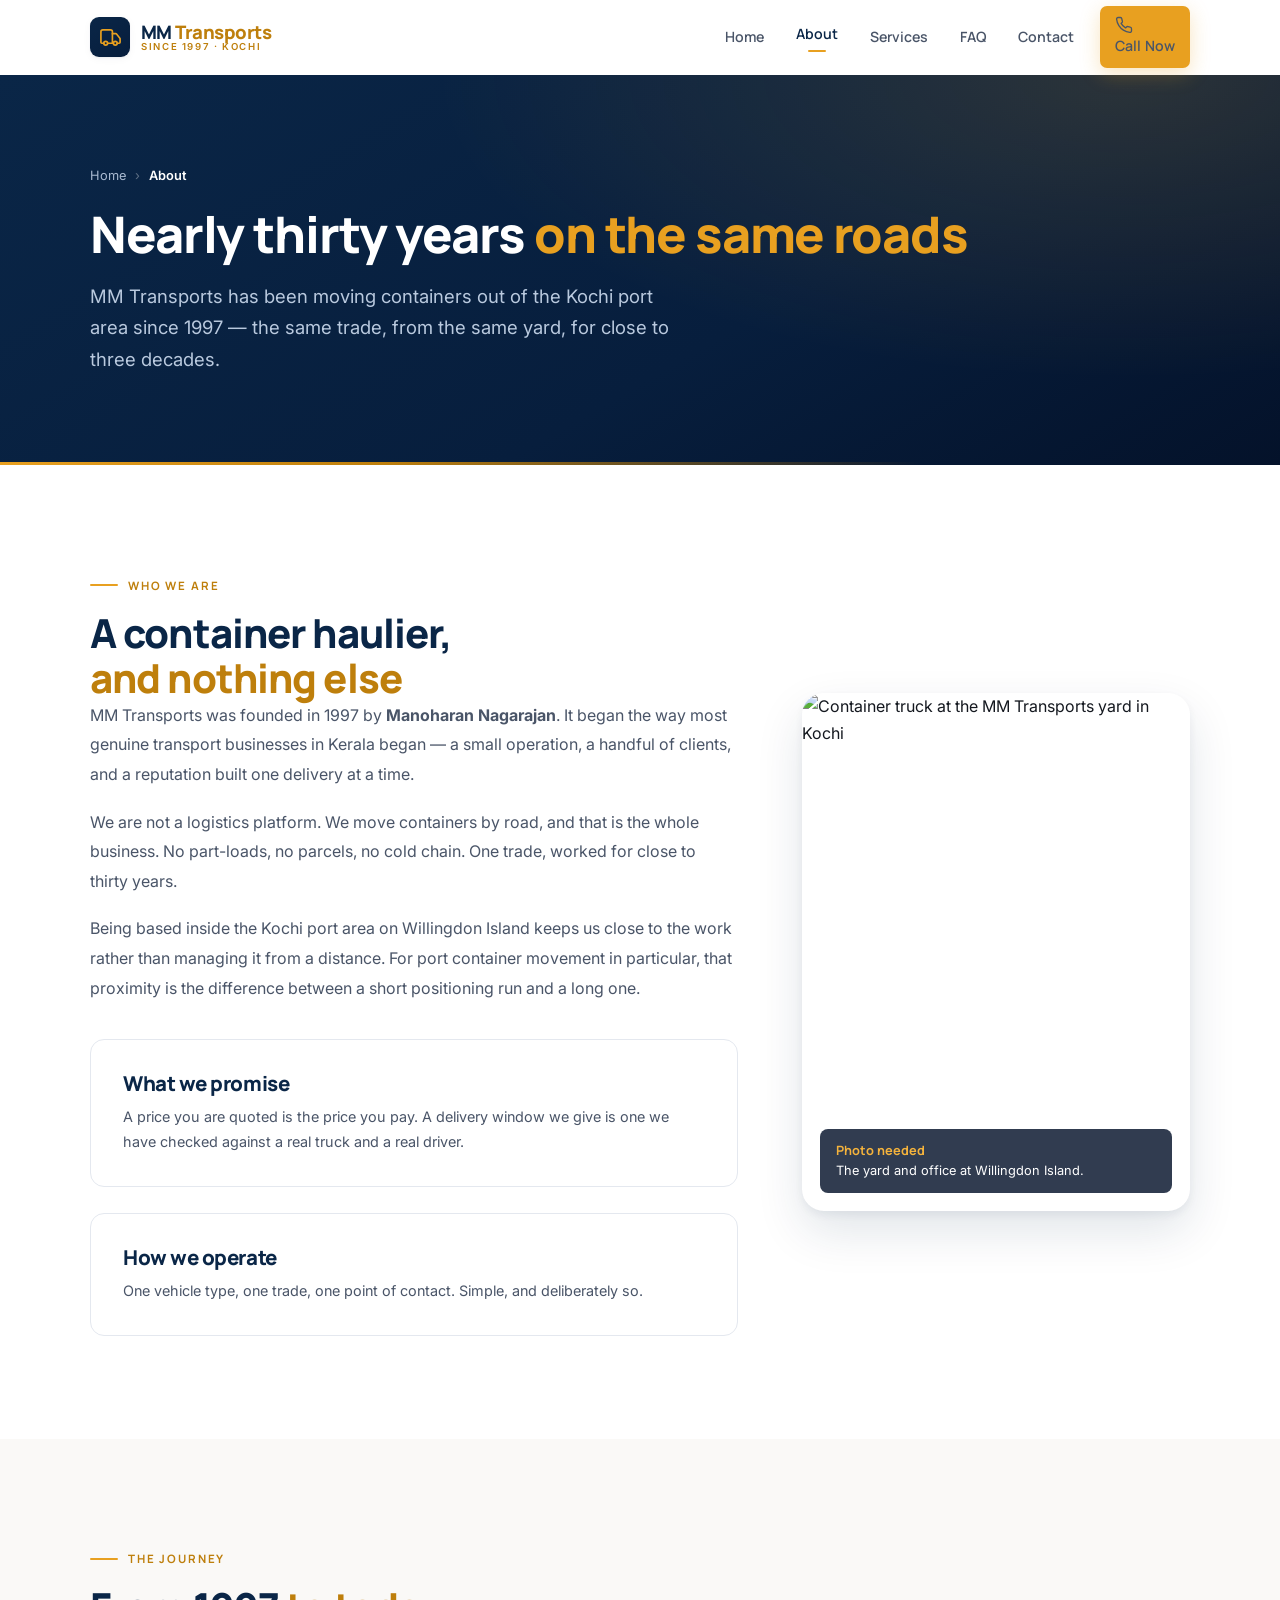
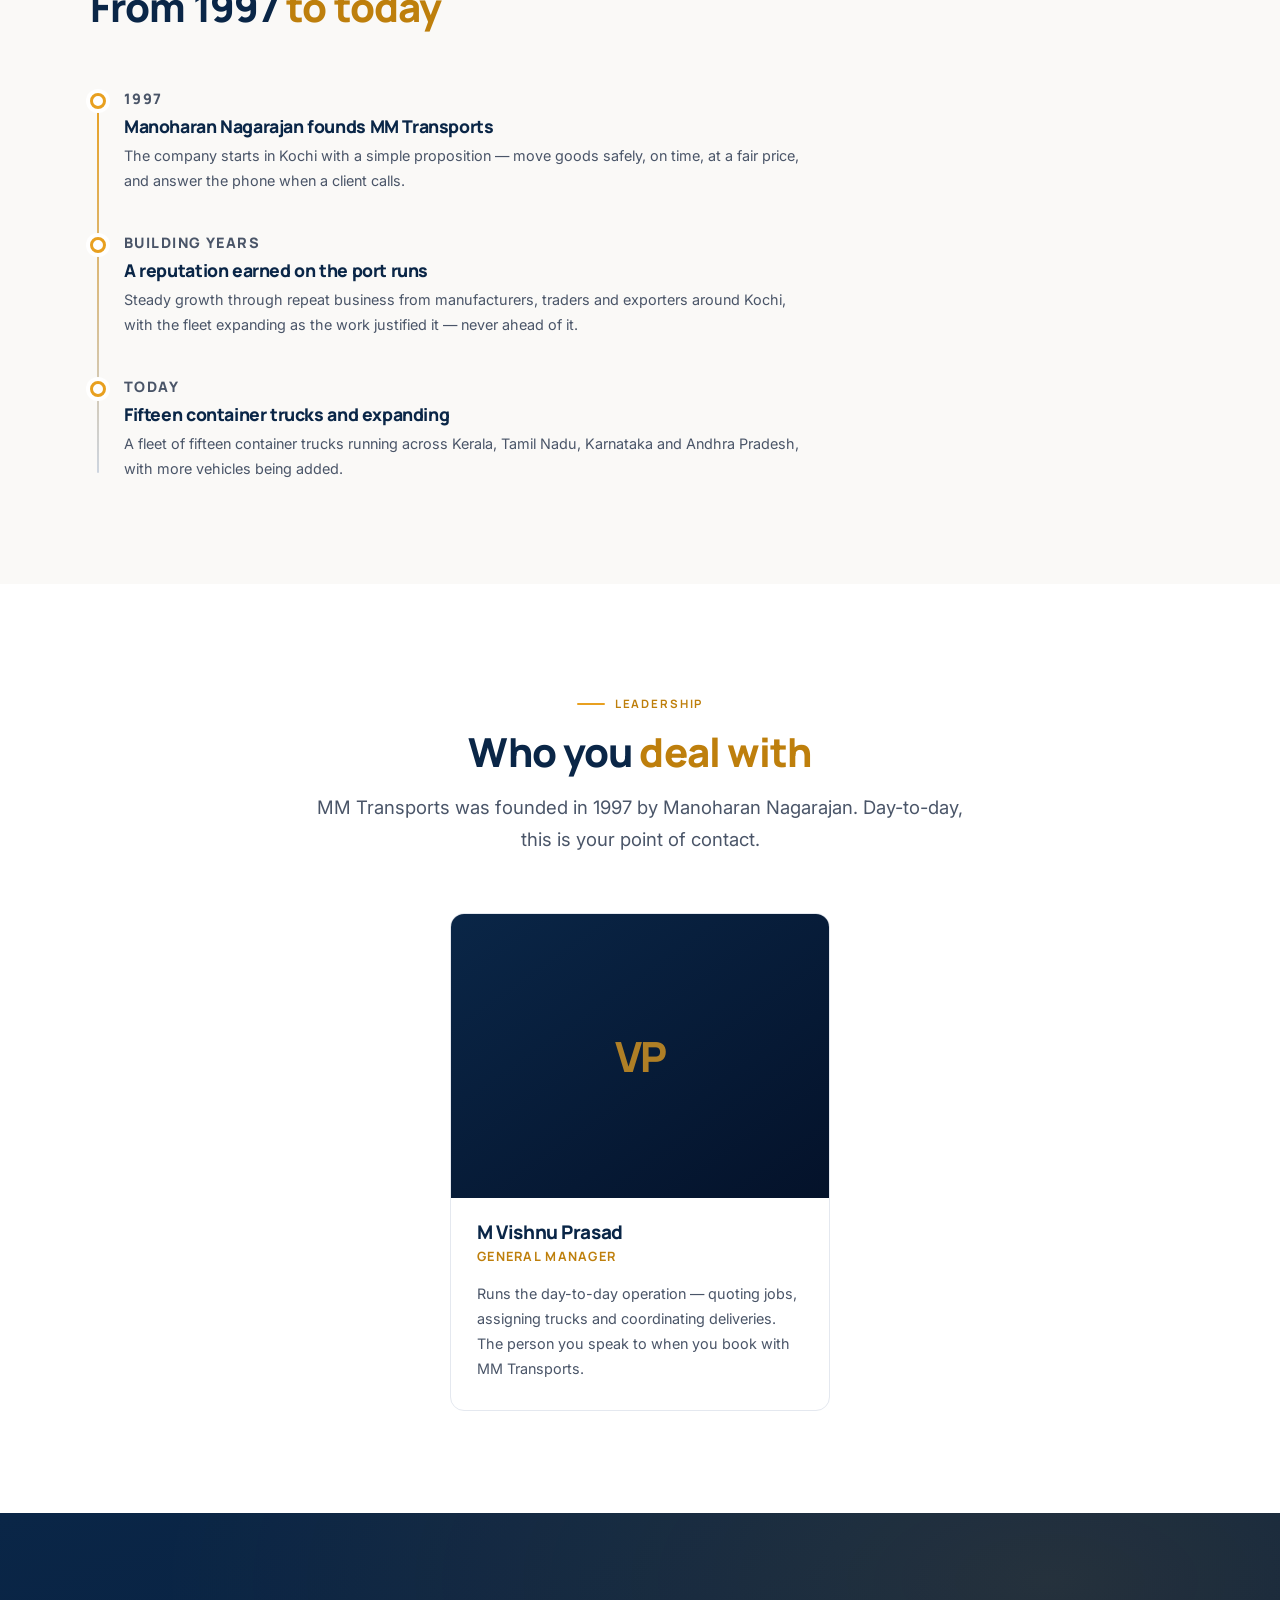
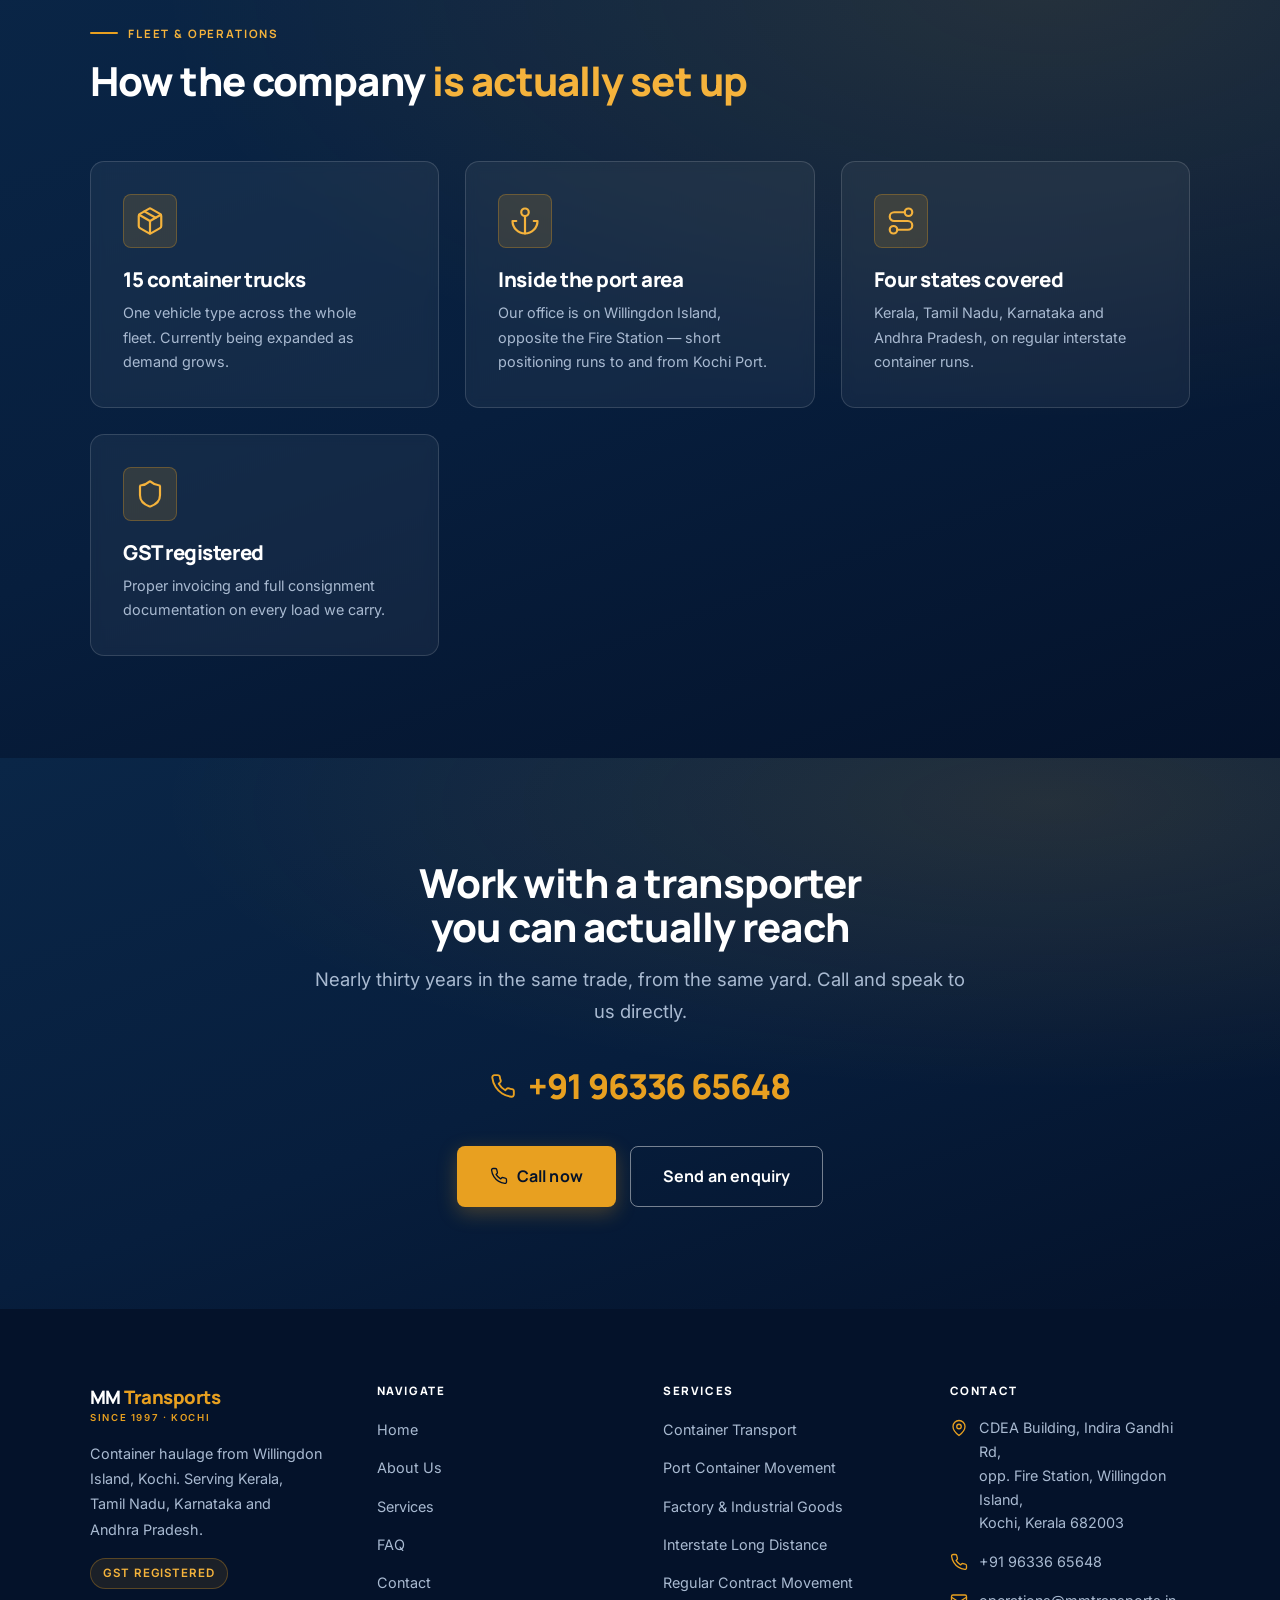
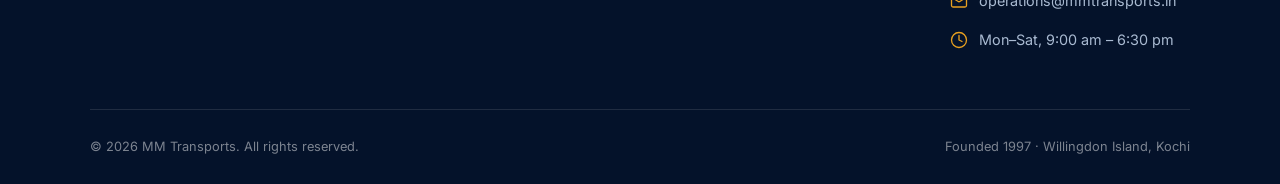
==== commit d67be36f: "Remove fleet-ownership claims and the father-son narrative The site claimed across every page that M" ====
--- a/about.html
+++ b/about.html
@@ -5,16 +5,16 @@
   <meta charset="UTF-8" />
   <meta name="viewport" content="width=device-width, initial-scale=1.0" />
 
-  <title>About MM Transports — Family-Run Container Haulage in Kochi Since 1997</title>
+  <title>About MM Transports — Container Haulage in Kochi Since 1997</title>
   <meta name="description"
-    content="MM Transports was founded in 1997 by Manoharan Nagarajan on Willingdon Island, Kochi. Today his son M Vishnu Prasad runs operations, with a 15-truck owned container fleet serving South India." />
+    content="MM Transports was founded in 1997 by Manoharan Nagarajan and operates from Willingdon Island, Kochi. A 15-truck container fleet serving Kerala, Tamil Nadu, Karnataka and Andhra Pradesh." />
   <link rel="canonical" href="https://mmtransports.in/about.html" />
 
   <meta property="og:type" content="website" />
   <meta property="og:site_name" content="MM Transports" />
-  <meta property="og:title" content="About MM Transports — Family-Run Container Haulage Since 1997" />
+  <meta property="og:title" content="About MM Transports — Container Haulage Since 1997" />
   <meta property="og:description"
-    content="Founded in 1997 by Manoharan Nagarajan. Second generation now running operations from Willingdon Island, Kochi." />
+    content="Founded in 1997 by Manoharan Nagarajan. Container haulage from Willingdon Island, Kochi, across South India." />
   <meta property="og:url" content="https://mmtransports.in/about.html" />
   <meta property="og:locale" content="en_IN" />
   <meta property="og:image" content="https://mmtransports.in/images/og-cover.jpg" />
@@ -49,7 +49,7 @@
         "foundingDate": "1997",
         "foundingLocation": { "@type": "Place", "name": "Kochi, Kerala, India" },
         "founder": { "@type": "Person", "name": "Manoharan Nagarajan", "jobTitle": "Founder" },
-        "employee": { "@type": "Person", "name": "M Vishnu Prasad", "jobTitle": "Operations" },
+        "employee": { "@type": "Person", "name": "M Vishnu Prasad", "jobTitle": "General Manager" },
         "address": {
           "@type": "PostalAddress",
           "streetAddress": "CDEA Building, Indira Gandhi Road, opposite Fire Station, Willingdon Island",
@@ -135,8 +135,8 @@
           <span aria-current="page">About</span>
         </nav>
         <h1 class="page-hero-title">Nearly thirty years <span>on the same roads</span></h1>
-        <p class="page-hero-sub">MM Transports has been moving containers out of the Kochi port area since 1997. Same
-          family, same yard, second generation now at the wheel.</p>
+        <p class="page-hero-sub">MM Transports has been moving containers out of the Kochi port area since 1997 — the
+          same trade, from the same yard, for close to three decades.</p>
       </div>
     </section>
 
@@ -146,18 +146,16 @@
         <div class="split split-wide-left">
           <div class="reveal">
             <p class="eyebrow">Who we are</p>
-            <h2 class="h-2">A transport company that <span class="accent">owns its trucks</span></h2>
+            <h2 class="h-2">A container haulier, <span class="accent">and nothing else</span></h2>
             <div class="prose stack">
               <p>MM Transports was founded in 1997 by <strong>Manoharan Nagarajan</strong>. It began the way most
                 genuine transport businesses in Kerala began — a small operation, a handful of clients, and a
                 reputation built one delivery at a time.</p>
-              <p>We are not a logistics platform and we are not a broker. We own container trucks and we move goods with
-                them. Our drivers are our own. Our maintenance is done in-house. When you book a truck from MM
-                Transports, that truck belongs to MM Transports.</p>
-              <p>That distinction matters more than it used to. A lot of freight booked today passes through two or
-                three intermediaries before a vehicle actually moves, and accountability thins out at every step. We
-                have never operated that way, and being based inside the Kochi port area on Willingdon Island means we
-                are close to the work rather than managing it from a distance.</p>
+              <p>We are not a logistics platform. We move containers by road, and that is the whole business. No
+                part-loads, no parcels, no cold chain. One trade, worked for close to thirty years.</p>
+              <p>Being based inside the Kochi port area on Willingdon Island keeps us close to the work rather than
+                managing it from a distance. For port container movement in particular, that proximity is the
+                difference between a short positioning run and a long one.</p>
             </div>
 
             <div class="card-grid card-grid-2" style="margin-top:36px">
@@ -168,8 +166,7 @@
               </div>
               <div class="card-flat">
                 <h3>How we operate</h3>
-                <p>One vehicle type, maintained to one standard, run by drivers who know the corridors. Simple, and
-                  deliberately so.</p>
+                <p>One vehicle type, one trade, one point of contact. Simple, and deliberately so.</p>
               </div>
             </div>
           </div>
@@ -209,16 +206,10 @@
               fleet expanding as the work justified it — never ahead of it.</p>
           </div>
           <div class="timeline-item">
-            <p class="timeline-year">2024</p>
-            <h3>M Vishnu Prasad takes over day-to-day operations</h3>
-            <p>The founder's son steps into running operations, bringing a focus on expanding the fleet and growing the
-              client base while keeping the way the company works unchanged.</p>
-          </div>
-          <div class="timeline-item">
             <p class="timeline-year">Today</p>
             <h3>Fifteen container trucks and expanding</h3>
-            <p>An owned fleet of fifteen container trucks running across Kerala, Tamil Nadu, Karnataka and Andhra
-              Pradesh, with more vehicles being added.</p>
+            <p>A fleet of fifteen container trucks running across Kerala, Tamil Nadu, Karnataka and Andhra Pradesh,
+              with more vehicles being added.</p>
           </div>
         </div>
       </div>
@@ -229,34 +220,22 @@
       <div class="wrap">
         <div class="section-head centered reveal">
           <p class="eyebrow centered">Leadership</p>
-          <h2 class="h-2">Two generations, <span class="accent">one phone number</span></h2>
-          <p class="lead">The people you actually deal with when you work with MM Transports.</p>
-        </div>
-
-        <div class="people-grid" style="max-width:760px;margin-inline:auto">
+          <h2 class="h-2">Who you <span class="accent">deal with</span></h2>
+          <p class="lead">MM Transports was founded in 1997 by Manoharan Nagarajan. Day-to-day, this is your point of
+            contact.</p>
+        </div>
+
+        <div class="people-grid" style="max-width:380px;margin-inline:auto">
           <article class="person reveal">
-            <!-- PHOTO SLOT: person-manoharan — replace div contents with <img src="images/manoharan-nagarajan.jpg" alt="Manoharan Nagarajan, founder of MM Transports" /> -->
-            <div class="person-photo" data-photo-slot="person-manoharan">
-              <span class="person-initials">MN</span>
-            </div>
-            <div class="person-body">
-              <h3 class="person-name">Manoharan Nagarajan</h3>
-              <p class="person-role">Founder</p>
-              <p class="person-bio">Started MM Transports in 1997 and built it over nearly three decades. Knows the
-                trade from the ground up, and still sets the standard the company is held to.</p>
-            </div>
-          </article>
-
-          <article class="person reveal reveal-1">
-            <!-- PHOTO SLOT: person-vishnu — replace div contents with <img src="images/vishnu-prasad.jpg" alt="M Vishnu Prasad, operations at MM Transports" /> -->
+            <!-- PHOTO SLOT: person-vishnu — replace div contents with <img src="images/vishnu-prasad.jpg" alt="M Vishnu Prasad, General Manager at MM Transports" /> -->
             <div class="person-photo" data-photo-slot="person-vishnu">
               <span class="person-initials">VP</span>
             </div>
             <div class="person-body">
               <h3 class="person-name">M Vishnu Prasad</h3>
-              <p class="person-role">Operations · since 2024</p>
-              <p class="person-bio">The founder's son, running day-to-day operations and leading the expansion of the
-                fleet. Grew up around the business and is now the person coordinating most jobs.</p>
+              <p class="person-role">General Manager</p>
+              <p class="person-bio">Runs the day-to-day operation — quoting jobs, assigning trucks and coordinating
+                deliveries. The person you speak to when you book with MM Transports.</p>
             </div>
           </article>
         </div>
@@ -275,8 +254,7 @@
           <div class="card-dark reveal">
             <div class="icon-tile on-navy"><svg class="ico ico-lg" aria-hidden="true"><use href="#i-container"></use></svg></div>
             <h3>15 container trucks</h3>
-            <p>One vehicle type across the whole fleet, all owned by the company. Currently being expanded as demand
-              grows.</p>
+            <p>One vehicle type across the whole fleet. Currently being expanded as demand grows.</p>
           </div>
           <div class="card-dark reveal reveal-1">
             <div class="icon-tile on-navy"><svg class="ico ico-lg" aria-hidden="true"><use href="#i-anchor"></use></svg></div>
@@ -285,10 +263,9 @@
               Port.</p>
           </div>
           <div class="card-dark reveal reveal-2">
-            <div class="icon-tile on-navy"><svg class="ico ico-lg" aria-hidden="true"><use href="#i-wrench"></use></svg></div>
-            <h3>Maintenance in-house</h3>
-            <p>We carry the cost of a breakdown, so we do the upkeep ourselves rather than leaving it to whoever is
-              cheapest.</p>
+            <div class="icon-tile on-navy"><svg class="ico ico-lg" aria-hidden="true"><use href="#i-route"></use></svg></div>
+            <h3>Four states covered</h3>
+            <p>Kerala, Tamil Nadu, Karnataka and Andhra Pradesh, on regular interstate container runs.</p>
           </div>
           <div class="card-dark reveal reveal-3">
             <div class="icon-tile on-navy"><svg class="ico ico-lg" aria-hidden="true"><use href="#i-shield"></use></svg></div>
@@ -304,7 +281,7 @@
       <div class="wrap">
         <div class="cta-inner reveal">
           <h2>Work with a transporter you can actually reach</h2>
-          <p>Nearly thirty years in the same trade, from the same yard. Call and speak to the family.</p>
+          <p>Nearly thirty years in the same trade, from the same yard. Call and speak to us directly.</p>
           <a href="tel:+919633665648" class="cta-phone">
             <svg class="ico" aria-hidden="true"><use href="#i-phone"></use></svg>+91 96336 65648</a>
           <div class="btn-row centered">
@@ -326,8 +303,8 @@
           <span class="logo-text">MM <span>Transports</span>
             <span class="logo-sub">Since 1997 · Kochi</span>
           </span>
-          <p class="footer-tagline">Family-run container haulage from Willingdon Island, Kochi. Our own trucks, our own
-            drivers, across South India.</p>
+          <p class="footer-tagline">Container haulage from Willingdon Island, Kochi. Serving Kerala, Tamil Nadu,
+            Karnataka and Andhra Pradesh.</p>
           <span class="footer-gst">GST Registered</span>
         </div>
 
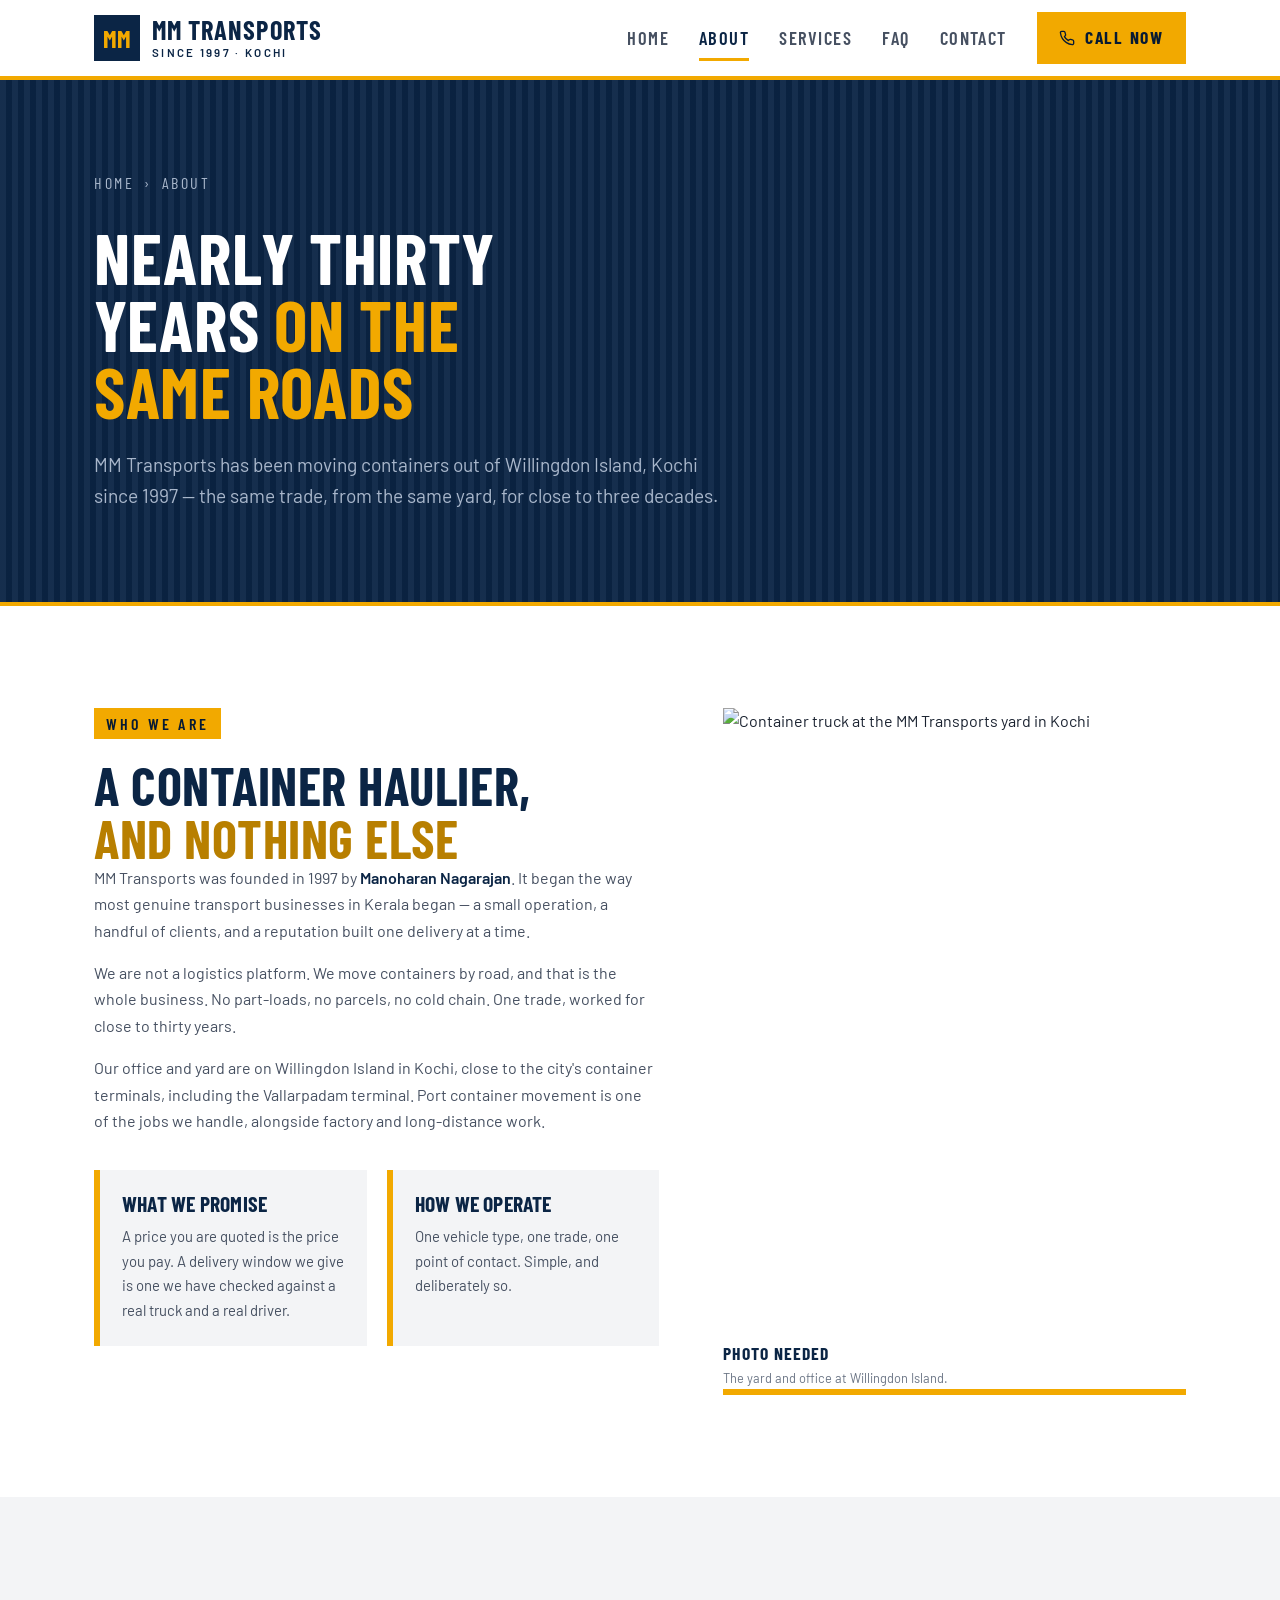
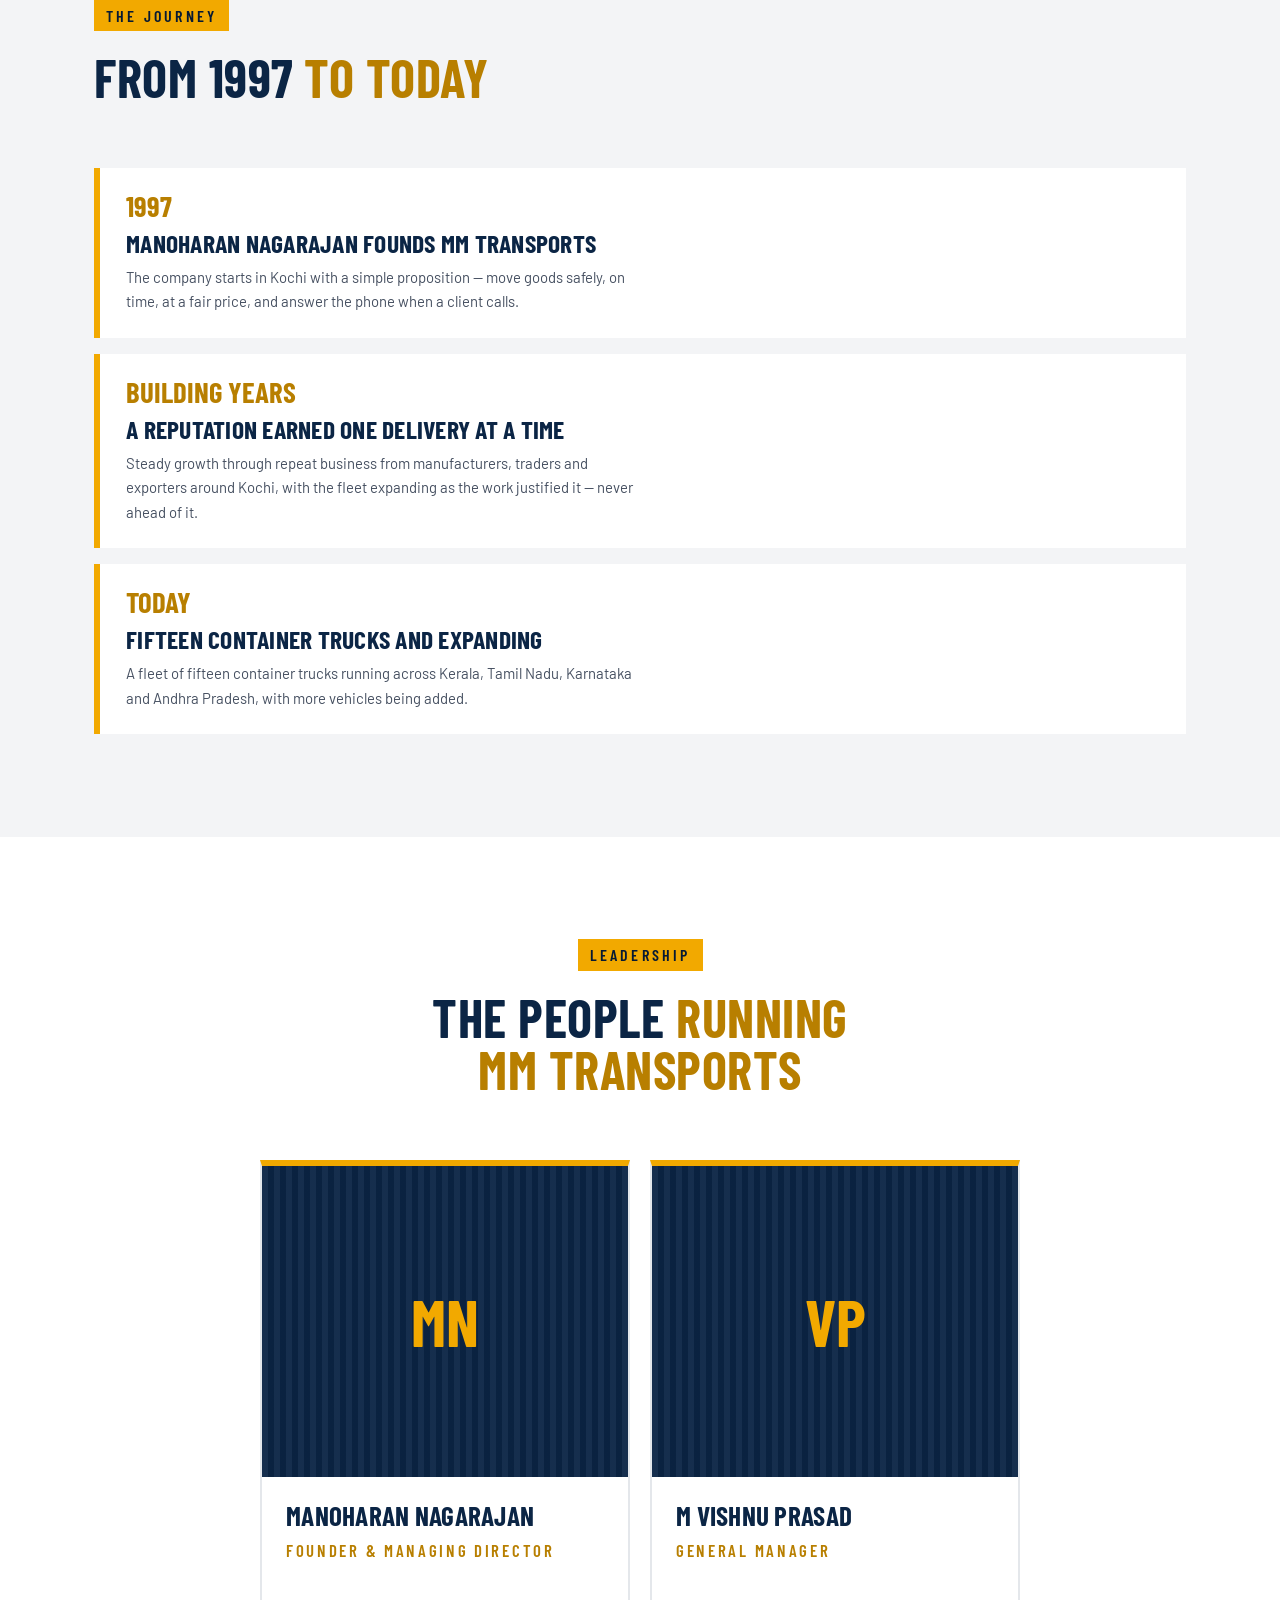
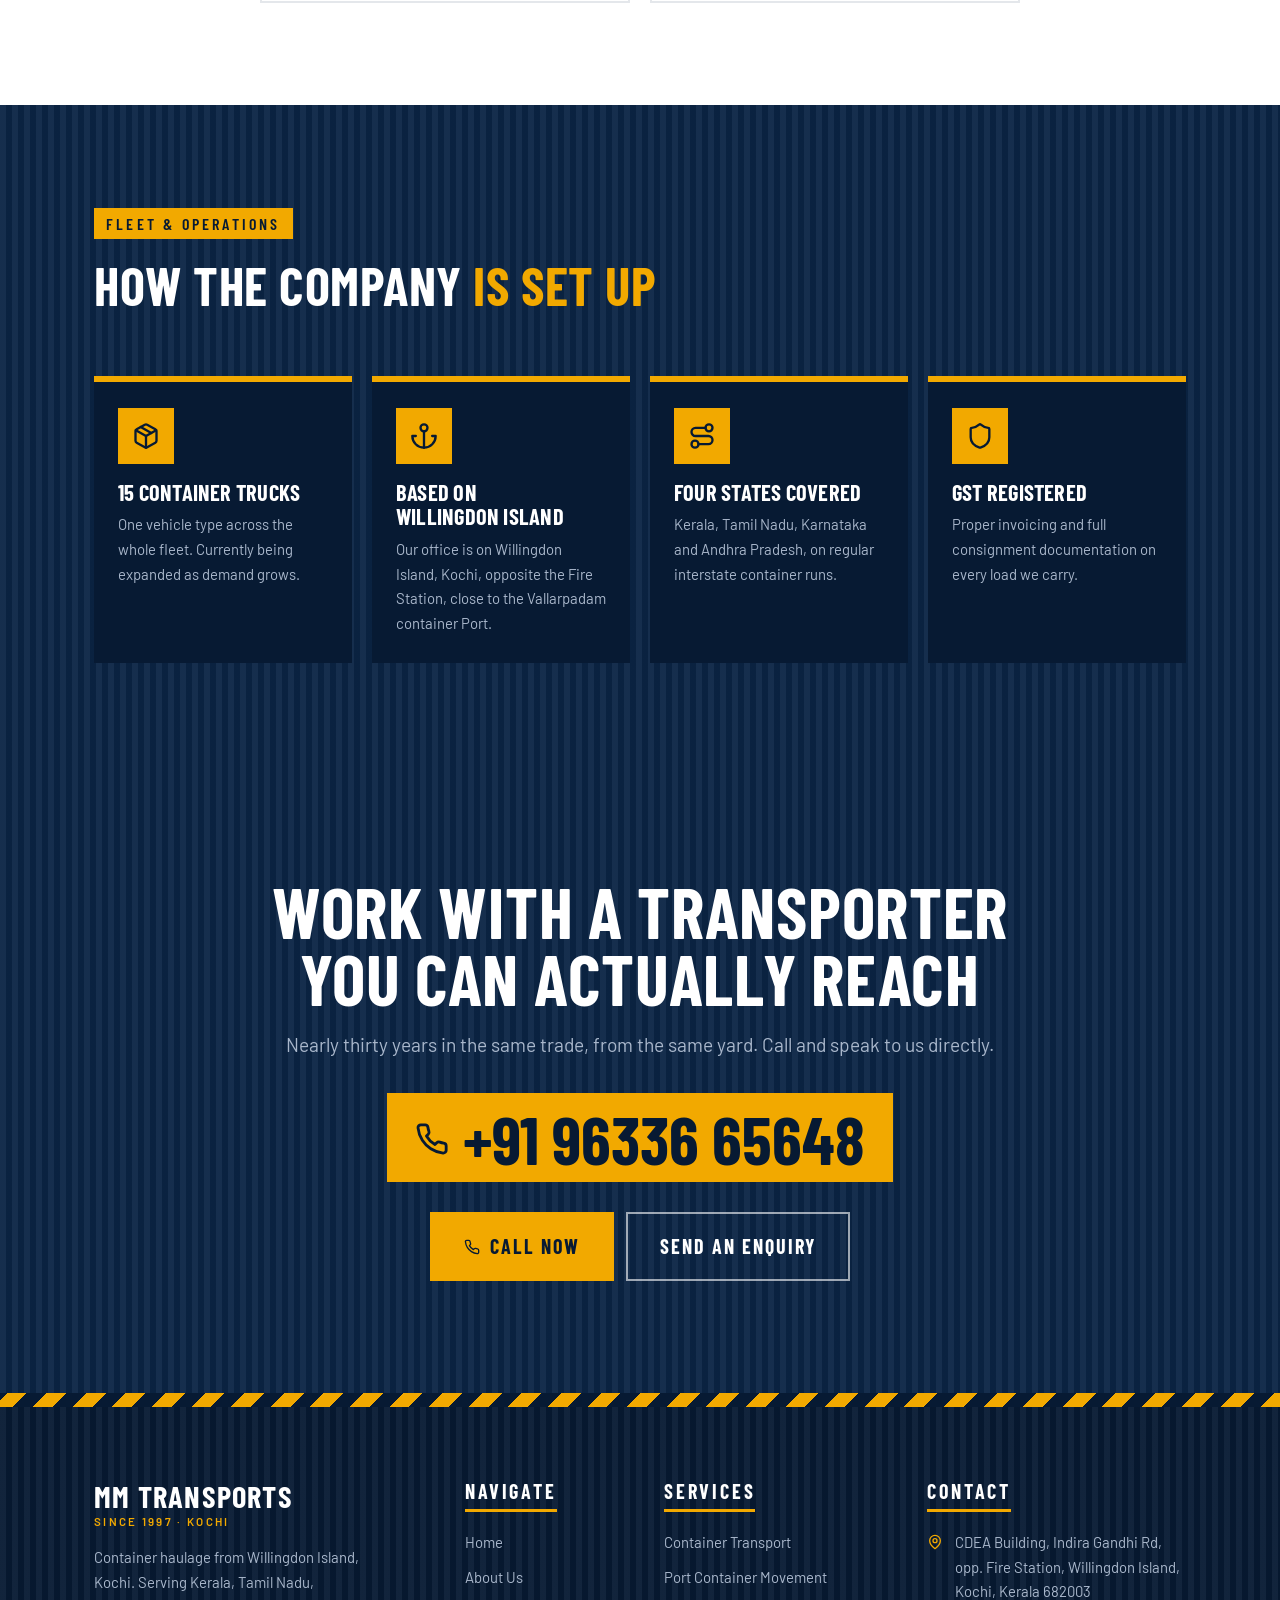
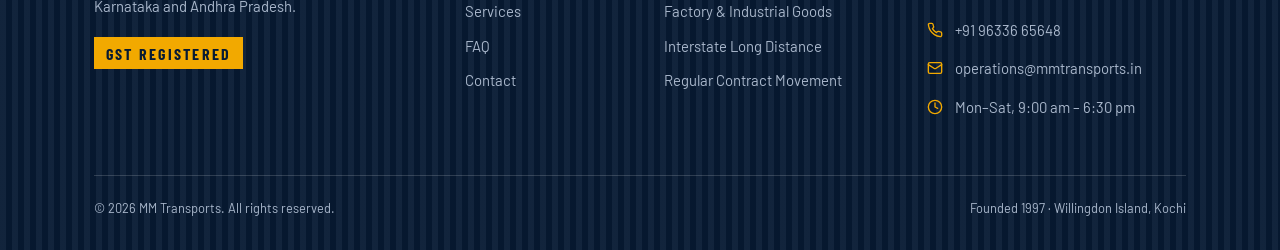
==== commit 548a16ad: "Redesign with industrial look; reword port claims; show leadership team Co-Authored-By: Claude Sonne" ====
--- a/about.html
+++ b/about.html
@@ -48,7 +48,7 @@
         "email": "operations@mmtransports.in",
         "foundingDate": "1997",
         "foundingLocation": { "@type": "Place", "name": "Kochi, Kerala, India" },
-        "founder": { "@type": "Person", "name": "Manoharan Nagarajan", "jobTitle": "Founder" },
+        "founder": { "@type": "Person", "name": "Manoharan Nagarajan", "jobTitle": "Founder and Managing Director" },
         "employee": { "@type": "Person", "name": "M Vishnu Prasad", "jobTitle": "General Manager" },
         "address": {
           "@type": "PostalAddress",
@@ -100,7 +100,7 @@
     <div class="wrap">
       <nav class="nav" aria-label="Main navigation">
         <a href="index.html" class="logo" aria-label="MM Transports — home">
-          <span class="logo-mark" aria-hidden="true"><svg class="ico"><use href="#i-truck"></use></svg></span>
+          <span class="logo-mark" aria-hidden="true">MM</span>
           <span class="logo-text">MM <span>Transports</span>
             <span class="logo-sub">Since 1997 · Kochi</span>
           </span>
@@ -135,7 +135,7 @@
           <span aria-current="page">About</span>
         </nav>
         <h1 class="page-hero-title">Nearly thirty years <span>on the same roads</span></h1>
-        <p class="page-hero-sub">MM Transports has been moving containers out of the Kochi port area since 1997 — the
+        <p class="page-hero-sub">MM Transports has been moving containers out of Willingdon Island, Kochi since 1997 — the
           same trade, from the same yard, for close to three decades.</p>
       </div>
     </section>
@@ -153,9 +153,9 @@
                 reputation built one delivery at a time.</p>
               <p>We are not a logistics platform. We move containers by road, and that is the whole business. No
                 part-loads, no parcels, no cold chain. One trade, worked for close to thirty years.</p>
-              <p>Being based inside the Kochi port area on Willingdon Island keeps us close to the work rather than
-                managing it from a distance. For port container movement in particular, that proximity is the
-                difference between a short positioning run and a long one.</p>
+              <p>Our office and yard are on Willingdon Island in Kochi, close to the city's container terminals,
+                including the Vallarpadam terminal. Port container movement is one of the jobs we handle, alongside
+                factory and long-distance work.</p>
             </div>
 
             <div class="card-grid card-grid-2" style="margin-top:36px">
@@ -201,7 +201,7 @@
           </div>
           <div class="timeline-item">
             <p class="timeline-year">Building years</p>
-            <h3>A reputation earned on the port runs</h3>
+            <h3>A reputation earned one delivery at a time</h3>
             <p>Steady growth through repeat business from manufacturers, traders and exporters around Kochi, with the
               fleet expanding as the work justified it — never ahead of it.</p>
           </div>
@@ -220,13 +220,21 @@
       <div class="wrap">
         <div class="section-head centered reveal">
           <p class="eyebrow centered">Leadership</p>
-          <h2 class="h-2">Who you <span class="accent">deal with</span></h2>
-          <p class="lead">MM Transports was founded in 1997 by Manoharan Nagarajan. Day-to-day, this is your point of
-            contact.</p>
-        </div>
-
-        <div class="people-grid" style="max-width:380px;margin-inline:auto">
+          <h2 class="h-2">The people <span class="accent">running MM Transports</span></h2>
+        </div>
+
+        <div class="people-grid">
           <article class="person reveal">
+            <!-- PHOTO SLOT: person-manoharan — replace div contents with <img src="images/manoharan-nagarajan.jpg" alt="Manoharan Nagarajan, Managing Director of MM Transports" /> -->
+            <div class="person-photo" data-photo-slot="person-manoharan">
+              <span class="person-initials">MN</span>
+            </div>
+            <div class="person-body">
+              <h3 class="person-name">Manoharan Nagarajan</h3>
+              <p class="person-role">Founder &amp; Managing Director</p>
+            </div>
+          </article>
+          <article class="person reveal reveal-1">
             <!-- PHOTO SLOT: person-vishnu — replace div contents with <img src="images/vishnu-prasad.jpg" alt="M Vishnu Prasad, General Manager at MM Transports" /> -->
             <div class="person-photo" data-photo-slot="person-vishnu">
               <span class="person-initials">VP</span>
@@ -234,8 +242,6 @@
             <div class="person-body">
               <h3 class="person-name">M Vishnu Prasad</h3>
               <p class="person-role">General Manager</p>
-              <p class="person-bio">Runs the day-to-day operation — quoting jobs, assigning trucks and coordinating
-                deliveries. The person you speak to when you book with MM Transports.</p>
             </div>
           </article>
         </div>
@@ -247,7 +253,7 @@
       <div class="wrap">
         <div class="section-head reveal">
           <p class="eyebrow on-dark">Fleet &amp; operations</p>
-          <h2 class="h-2">How the company <span class="accent-bright">is actually set up</span></h2>
+          <h2 class="h-2">How the company <span class="accent-bright">is set up</span></h2>
         </div>
 
         <div class="card-grid">
@@ -258,8 +264,8 @@
           </div>
           <div class="card-dark reveal reveal-1">
             <div class="icon-tile on-navy"><svg class="ico ico-lg" aria-hidden="true"><use href="#i-anchor"></use></svg></div>
-            <h3>Inside the port area</h3>
-            <p>Our office is on Willingdon Island, opposite the Fire Station — short positioning runs to and from Kochi
+            <h3>Based on Willingdon Island</h3>
+            <p>Our office is on Willingdon Island, Kochi, opposite the Fire Station, close to the Vallarpadam container
               Port.</p>
           </div>
           <div class="card-dark reveal reveal-2">
--- a/style.css
+++ b/style.css
@@ -1,80 +1,60 @@
 /* ============================================================
-   MM TRANSPORTS — DESIGN SYSTEM
+   MM TRANSPORTS — DESIGN SYSTEM  (v4, industrial)
    Container haulage, Willingdon Island, Kochi · Since 1997
-   Navy & amber · Light theme · Industrial, grounded, modern
+   Steel navy, concrete grey, signal amber. Condensed caps headings,
+   solid blocks, corrugated-container texture. No serif, no italics.
    ============================================================ */
 
-@import url('https://fonts.googleapis.com/css2?family=Manrope:wght@500;600;700;800&family=Inter:wght@400;500;600&display=swap');
+@import url('https://fonts.googleapis.com/css2?family=Barlow+Condensed:wght@500;600;700&family=Barlow:wght@400;500;600&display=swap');
 
 /* ------------------------------------------------------------
    1. TOKENS
    ------------------------------------------------------------ */
 :root {
-  /* Brand */
-  --navy: #0A2647;
-  --navy-mid: #0E3160;
-  --navy-dark: #071E3D;
-  --navy-deep: #04122A;
-  --amber: #E8A020;
-  --amber-bright: #F5B33C;
-  --amber-dark: #BE7F0C;
-  --amber-wash: #FFF6E6;
-
-  /* Surfaces */
+  --navy: #0B2545;
+  --navy-2: #12335E;
+  --navy-deep: #071A33;
+  --amber: #F2A900;
+  --amber-dark: #B87F00;   /* amber text on light backgrounds */
   --white: #FFFFFF;
-  --sand: #FAF9F7;
-  --gray: #F2F4F7;
-  --gray-mid: #E8EBF0;
-
-  /* Ink */
-  --ink: #14181F;
-  --ink-mid: #4A5568;
-  --ink-light: #6B7785;
-  --ink-faint: #9AA5B1;
-  --on-dark: #EEF2F8;
-  --on-dark-mid: #A9BAD1;
-
-  /* Lines */
-  --line: #E4E8EF;
-  --line-strong: #CDD5E0;
-  --line-dark: rgba(255, 255, 255, 0.14);
-
-  /* Elevation */
-  --sh-sm: 0 1px 2px rgba(10, 38, 71, .06), 0 2px 8px rgba(10, 38, 71, .04);
-  --sh-md: 0 2px 4px rgba(10, 38, 71, .05), 0 8px 24px rgba(10, 38, 71, .07);
-  --sh-lg: 0 4px 8px rgba(10, 38, 71, .06), 0 20px 48px rgba(10, 38, 71, .12);
-  --sh-amber: 0 6px 20px rgba(232, 160, 32, .28);
-
-  /* Type */
-  --font-head: 'Manrope', system-ui, sans-serif;
-  --font-body: 'Inter', system-ui, sans-serif;
-
-  --t-display: clamp(2.35rem, 1.3rem + 4.4vw, 4.15rem);
-  --t-h1: clamp(2rem, 1.3rem + 2.9vw, 3.15rem);
-  --t-h2: clamp(1.7rem, 1.2rem + 2.1vw, 2.5rem);
-  --t-h3: clamp(1.1rem, 1rem + .4vw, 1.28rem);
-  --t-lead: clamp(1.02rem, .97rem + .3vw, 1.16rem);
+  --concrete: #F3F4F6;
+  --concrete-2: #E4E7EB;
+
+  --text: #1A2230;
+  --text-mid: #465061;
+  --text-light: #6B7585;
+  --on-dark: #F2F5F9;
+  --on-dark-mid: #A9B7CB;
+
+  --line: #D5DAE1;
+  --line-dark: rgba(255, 255, 255, .16);
+
+  --font-head: 'Barlow Condensed', 'Arial Narrow', sans-serif;
+  --font-body: 'Barlow', system-ui, sans-serif;
+
+  --t-display: clamp(3rem, 1.6rem + 6vw, 6rem);
+  --t-h1: clamp(2.6rem, 1.6rem + 4vw, 4.4rem);
+  --t-h2: clamp(2rem, 1.4rem + 2.6vw, 3.3rem);
+  --t-h3: clamp(1.35rem, 1.2rem + .5vw, 1.6rem);
+  --t-lead: clamp(1.05rem, 1rem + .3vw, 1.2rem);
   --t-body: 1rem;
-  --t-sm: .9rem;
+  --t-sm: .93rem;
   --t-xs: .8rem;
-  --t-micro: .72rem;
-
-  /* Layout */
+
   --wrap: 1180px;
-  --wrap-narrow: 820px;
-  --pad-x: clamp(20px, 4vw, 40px);
-  --sec-y: clamp(64px, 8vw, 116px);
-  --r-sm: 8px;
-  --r: 14px;
-  --r-lg: 22px;
-
-  /* Motion */
-  --ease: cubic-bezier(.22, .61, .36, 1);
-  --dur: .35s;
-}
-
-/* ------------------------------------------------------------
-   2. RESET
+  --pad-x: clamp(20px, 4.5vw, 44px);
+  --sec-y: clamp(64px, 8vw, 112px);
+
+  --ease: cubic-bezier(.2, .6, .2, 1);
+
+  /* corrugated container wall */
+  --corrugate: repeating-linear-gradient(90deg, rgba(255,255,255,.045) 0 6px, rgba(0,0,0,.08) 6px 12px);
+  /* hazard strip */
+  --hazard: repeating-linear-gradient(-45deg, var(--amber) 0 14px, var(--navy-deep) 14px 28px);
+}
+
+/* ------------------------------------------------------------
+   2. RESET + BASE
    ------------------------------------------------------------ */
 *, *::before, *::after { box-sizing: border-box; margin: 0; padding: 0; }
 
@@ -83,8 +63,8 @@
 body {
   font-family: var(--font-body);
   font-size: var(--t-body);
-  line-height: 1.7;
-  color: var(--ink);
+  line-height: 1.65;
+  color: var(--text);
   background: var(--white);
   overflow-x: hidden;
   -webkit-font-smoothing: antialiased;
@@ -97,937 +77,482 @@
 button, input, select, textarea { font: inherit; color: inherit; }
 button { background: none; border: 0; cursor: pointer; }
 
-:focus-visible {
-  outline: 3px solid var(--amber);
-  outline-offset: 3px;
-  border-radius: 3px;
-}
-
+:focus-visible { outline: 3px solid var(--amber); outline-offset: 2px; }
 ::selection { background: var(--amber); color: var(--navy-deep); }
 
 .skip-link {
   position: absolute; top: -60px; left: 16px; z-index: 200;
   background: var(--amber); color: var(--navy-deep);
-  padding: 10px 18px; border-radius: 0 0 var(--r-sm) var(--r-sm);
-  font-weight: 700; font-size: var(--t-sm);
+  padding: 10px 18px; font-weight: 700; font-size: var(--t-sm);
   transition: top .2s var(--ease);
 }
 .skip-link:focus { top: 0; }
 
 .sr-only {
-  position: absolute; width: 1px; height: 1px;
-  padding: 0; margin: -1px; overflow: hidden;
-  clip: rect(0 0 0 0); white-space: nowrap; border: 0;
-}
-
+  position: absolute; width: 1px; height: 1px; padding: 0; margin: -1px;
+  overflow: hidden; clip: rect(0 0 0 0); white-space: nowrap; border: 0;
+}
 .icon-sprite { display: none; }
+
+.wrap { width: 100%; max-width: var(--wrap); margin-inline: auto; padding-inline: var(--pad-x); }
+
+.ico { width: 20px; height: 20px; fill: none; stroke: currentColor; stroke-width: 2; stroke-linecap: round; stroke-linejoin: round; flex-shrink: 0; }
+.ico-sm { width: 16px; height: 16px; }
+.ico-lg { width: 28px; height: 28px; }
+.ico-fill { fill: currentColor; stroke: none; }
 
 /* ------------------------------------------------------------
    3. TYPOGRAPHY
    ------------------------------------------------------------ */
 h1, h2, h3, h4 {
   font-family: var(--font-head);
-  font-weight: 800;
-  line-height: 1.12;
-  letter-spacing: -.022em;
+  font-weight: 700;
+  line-height: 1;
+  letter-spacing: .01em;
+  text-transform: uppercase;
   color: var(--navy);
   text-wrap: balance;
 }
-
+h3 { line-height: 1.1; }
 p { text-wrap: pretty; }
 
+.h-2 { font-size: var(--t-h2); }
+.accent { color: var(--amber-dark); }
+.accent-bright { color: var(--amber); }
+
 .eyebrow {
+  display: inline-block;
+  font-family: var(--font-head);
+  font-size: 1rem; font-weight: 600; letter-spacing: .2em; text-transform: uppercase;
+  color: var(--navy-deep);
+  background: var(--amber);
+  padding: 3px 12px 2px;
+  margin-bottom: 20px;
+}
+.eyebrow.centered { display: table; margin-inline: auto; }
+
+.lead { font-size: var(--t-lead); line-height: 1.6; color: var(--text-mid); margin-top: 20px; max-width: 60ch; }
+.centered { text-align: center; }
+.centered .lead, .lead.centered { margin-inline: auto; }
+
+.prose p { color: var(--text-mid); }
+.prose strong { color: var(--navy); font-weight: 600; }
+.stack > * + * { margin-top: 16px; }
+
+.text-link {
   display: inline-flex; align-items: center; gap: 10px;
-  font-family: var(--font-head);
-  font-size: var(--t-micro);
-  font-weight: 700;
-  letter-spacing: .16em;
-  text-transform: uppercase;
-  color: var(--amber-dark);
-  margin-bottom: 16px;
-}
-.eyebrow::before {
-  content: ''; width: 28px; height: 2px;
-  background: var(--amber); border-radius: 2px; flex: none;
-}
-.eyebrow.on-dark { color: var(--amber-bright); }
-.eyebrow.centered { justify-content: center; }
-
-.h-display { font-size: var(--t-display); letter-spacing: -.032em; }
-.h-1 { font-size: var(--t-h1); }
-.h-2 { font-size: var(--t-h2); }
-.h-3 { font-size: var(--t-h3); letter-spacing: -.012em; }
-
-.accent { color: var(--amber-dark); }
-.on-dark .accent, .accent-bright { color: var(--amber-bright); }
-
-.lead {
-  font-size: var(--t-lead);
-  line-height: 1.75;
-  color: var(--ink-mid);
-}
-
-.prose p { color: var(--ink-mid); line-height: 1.85; }
-.prose p + p { margin-top: 18px; }
-
-/* ------------------------------------------------------------
-   4. LAYOUT
-   ------------------------------------------------------------ */
-.wrap { width: 100%; max-width: var(--wrap); margin-inline: auto; padding-inline: var(--pad-x); }
-.wrap-narrow { max-width: var(--wrap-narrow); }
-
-.section { padding-block: var(--sec-y); }
-.section-tight { padding-block: clamp(48px, 5.5vw, 76px); }
-
-.bg-white { background: var(--white); }
-.bg-sand { background: var(--sand); }
-.bg-gray { background: var(--gray); }
-
-.bg-navy {
-  background:
-    radial-gradient(120% 90% at 82% 8%, rgba(232, 160, 32, .13), transparent 58%),
-    linear-gradient(160deg, var(--navy) 0%, var(--navy-dark) 52%, var(--navy-deep) 100%);
-  color: var(--on-dark);
-}
-.bg-navy h1, .bg-navy h2, .bg-navy h3 { color: var(--white); }
-.bg-navy p { color: var(--on-dark-mid); }
-
-.section-head { max-width: 660px; margin-bottom: clamp(36px, 4.5vw, 60px); }
-.section-head.centered { margin-inline: auto; text-align: center; }
-.section-head .lead { margin-top: 16px; }
-
-/* Split layouts — deliberately asymmetric */
-.split {
-  display: grid;
-  gap: clamp(36px, 5vw, 76px);
-  align-items: center;
-}
-@media (min-width: 900px) {
-  .split { grid-template-columns: 1.05fr .95fr; }
-  .split-wide-left { grid-template-columns: 1.25fr .75fr; }
-  .split-wide-right { grid-template-columns: .8fr 1.2fr; }
-  .split-flip > *:first-child { order: 2; }
-}
-
-.stack-sm > * + * { margin-top: 12px; }
-.stack > * + * { margin-top: 22px; }
-.stack-lg > * + * { margin-top: 36px; }
-
-.center { text-align: center; }
-.section-foot { margin-top: clamp(36px, 4vw, 52px); text-align: center; }
-
-/* ------------------------------------------------------------
-   5. ICONS
-   ------------------------------------------------------------ */
-.ico {
-  width: 24px; height: 24px; flex: none;
-  fill: none; stroke: currentColor;
-  stroke-width: 1.75; stroke-linecap: round; stroke-linejoin: round;
-}
-.ico-sm { width: 18px; height: 18px; }
-.ico-lg { width: 30px; height: 30px; }
-.ico-fill { fill: currentColor; stroke: none; }
-
-.icon-tile {
-  width: 54px; height: 54px;
-  display: grid; place-items: center;
-  border-radius: var(--r-sm);
-  background: var(--amber-wash);
-  color: var(--amber-dark);
-  border: 1px solid rgba(232, 160, 32, .26);
-  margin-bottom: 20px;
-}
-.icon-tile.on-navy {
-  background: rgba(232, 160, 32, .14);
-  border-color: rgba(232, 160, 32, .3);
-  color: var(--amber-bright);
-}
-
-/* ------------------------------------------------------------
-   6. BUTTONS
+  font-family: var(--font-head); font-size: 1.15rem; font-weight: 700; letter-spacing: .08em; text-transform: uppercase;
+  color: var(--navy); border-bottom: 3px solid var(--amber); padding-bottom: 2px;
+  transition: gap .2s var(--ease);
+}
+.text-link:hover { gap: 16px; }
+
+/* ------------------------------------------------------------
+   4. BUTTONS
    ------------------------------------------------------------ */
 .btn {
-  display: inline-flex; align-items: center; justify-content: center; gap: 9px;
-  font-family: var(--font-head);
-  font-size: var(--t-sm);
-  font-weight: 700;
-  letter-spacing: .01em;
-  padding: 14px 26px;
-  border-radius: var(--r-sm);
-  border: 1.5px solid transparent;
+  display: inline-flex; align-items: center; justify-content: center; gap: 10px;
+  padding: 13px 26px;
+  font-family: var(--font-head); font-size: 1.15rem; font-weight: 700;
+  letter-spacing: .1em; text-transform: uppercase;
+  border: 2px solid transparent; border-radius: 0;
   cursor: pointer;
-  white-space: nowrap;
-  transition: transform var(--dur) var(--ease), box-shadow var(--dur) var(--ease),
-              background-color var(--dur) var(--ease), color var(--dur) var(--ease),
-              border-color var(--dur) var(--ease);
-}
-.btn:hover { transform: translateY(-2px); }
-.btn:active { transform: translateY(0); }
-.btn-lg { padding: 16px 32px; font-size: 1rem; }
+  transition: background .2s var(--ease), color .2s var(--ease), border-color .2s var(--ease);
+}
+.btn-lg { padding: 16px 32px; font-size: 1.25rem; }
 .btn-block { width: 100%; }
-
-.btn-amber { background: var(--amber); color: var(--navy-deep); box-shadow: var(--sh-amber); }
-.btn-amber:hover { background: var(--amber-bright); box-shadow: 0 10px 28px rgba(232, 160, 32, .38); }
-
-.btn-navy { background: var(--navy); color: var(--white); box-shadow: var(--sh-md); }
-.btn-navy:hover { background: var(--navy-mid); box-shadow: var(--sh-lg); }
-
-.btn-ghost { border-color: var(--line-strong); color: var(--navy); background: var(--white); }
-.btn-ghost:hover { border-color: var(--navy); background: var(--navy); color: var(--white); }
-
-.btn-ghost-light { border-color: rgba(255, 255, 255, .45); color: var(--white); }
+.btn-row { display: flex; flex-wrap: wrap; gap: 12px; }
+.btn-row.centered { justify-content: center; }
+
+.btn-amber { background: var(--amber); color: var(--navy-deep); border-color: var(--amber); }
+.btn-amber:hover { background: var(--white); border-color: var(--white); }
+.btn-navy { background: var(--navy); color: var(--white); border-color: var(--navy); }
+.btn-navy:hover { background: var(--amber); color: var(--navy-deep); border-color: var(--amber); }
+
+.btn-whatsapp { background: #1FA855; color: var(--white); border-color: #1FA855; }
+.btn-whatsapp:hover { background: #178443; border-color: #178443; }
+
+.btn-ghost-light { background: transparent; color: var(--white); border-color: rgba(255, 255, 255, .6); }
 .btn-ghost-light:hover { background: var(--white); color: var(--navy); border-color: var(--white); }
 
-.btn-whatsapp { background: #1FA855; color: #fff; box-shadow: 0 6px 20px rgba(31, 168, 85, .3); }
-.btn-whatsapp:hover { background: #178F47; }
-
-.btn:disabled { opacity: .6; cursor: not-allowed; transform: none; }
-
-.btn-row { display: flex; flex-wrap: wrap; gap: 14px; }
-.btn-row.centered { justify-content: center; }
-
-.text-link {
-  display: inline-flex; align-items: center; gap: 8px;
-  font-family: var(--font-head); font-weight: 700; font-size: var(--t-sm);
-  color: var(--navy);
-  border-bottom: 2px solid var(--amber);
-  padding-bottom: 3px;
-  transition: gap var(--dur) var(--ease), color var(--dur) var(--ease);
-}
-.text-link:hover { gap: 13px; color: var(--amber-dark); }
-
-/* ------------------------------------------------------------
-   7. HEADER / NAV
+/* ------------------------------------------------------------
+   5. HEADER
    ------------------------------------------------------------ */
 .site-header {
   position: sticky; top: 0; z-index: 100;
-  background: rgba(255, 255, 255, .92);
-  backdrop-filter: blur(14px);
-  -webkit-backdrop-filter: blur(14px);
-  border-bottom: 1px solid transparent;
-  transition: box-shadow var(--dur) var(--ease), border-color var(--dur) var(--ease);
-}
-.site-header.scrolled { box-shadow: var(--sh-sm); border-bottom-color: var(--line); }
-
-.nav {
-  display: flex; align-items: center; justify-content: space-between;
-  gap: 24px; min-height: 74px;
-}
-
-.logo { display: flex; align-items: center; gap: 11px; }
+  background: var(--white);
+  border-bottom: 4px solid var(--amber);
+}
+.nav { display: flex; align-items: center; justify-content: space-between; height: 76px; }
+
+.logo { display: flex; align-items: center; gap: 12px; }
 .logo-mark {
-  width: 40px; height: 40px; flex: none;
-  border-radius: 9px;
-  background: linear-gradient(145deg, var(--navy) 0%, var(--navy-dark) 100%);
   display: grid; place-items: center;
-  color: var(--amber);
-  box-shadow: var(--sh-sm);
-}
-.logo-mark svg { width: 23px; height: 23px; }
+  width: 46px; height: 46px;
+  background: var(--navy); color: var(--amber);
+  font-family: var(--font-head); font-size: 1.55rem; font-weight: 700; letter-spacing: .02em;
+}
+.logo-mark svg { display: none; }
 .logo-text {
-  font-family: var(--font-head);
-  font-size: 1.16rem; font-weight: 800;
-  letter-spacing: -.028em; line-height: 1.1;
-  color: var(--navy);
-}
-.logo-text span { color: var(--amber-dark); }
+  display: block;
+  font-family: var(--font-head); font-size: 1.65rem; font-weight: 700;
+  text-transform: uppercase; letter-spacing: .04em; line-height: 1; color: var(--navy);
+}
+.logo-text span { color: inherit; }
 .logo-sub {
-  display: block;
-  font-family: var(--font-body);
-  font-size: .6rem; font-weight: 600;
-  letter-spacing: .17em; text-transform: uppercase;
-  color: var(--ink-faint);
-}
-
-.nav-links { display: flex; align-items: center; gap: 4px; }
-.nav-links > li > a {
-  display: block;
-  padding: 9px 14px;
-  border-radius: 7px;
-  font-family: var(--font-head);
-  font-size: .885rem; font-weight: 600;
-  color: var(--ink-mid);
-  transition: color var(--dur) var(--ease), background-color var(--dur) var(--ease);
-}
-.nav-links > li > a:hover { color: var(--navy); background: var(--gray); }
-.nav-links > li > a.active { color: var(--navy); }
+  display: block; margin-top: 4px;
+  font-family: var(--font-body); font-size: .72rem; font-weight: 600; letter-spacing: .2em; color: var(--text-light);
+}
+
+.nav-links { display: flex; align-items: center; gap: 30px; }
+.nav-links > li > a:not(.btn) {
+  position: relative; padding: 8px 0;
+  font-family: var(--font-head); font-size: 1.15rem; font-weight: 600;
+  letter-spacing: .08em; text-transform: uppercase; color: var(--text-mid);
+  transition: color .2s;
+}
+.nav-links > li > a:not(.btn):hover, .nav-links > li > a.active { color: var(--navy); }
 .nav-links > li > a.active::after {
-  content: ''; display: block;
-  width: 18px; height: 2px; margin: 3px auto 0;
-  background: var(--amber); border-radius: 2px;
-}
-.nav-cta { margin-left: 8px; }
-.nav-cta a { padding: 11px 20px; }
-
-.nav-toggle {
-  display: none;
-  width: 44px; height: 44px;
-  border-radius: 9px;
-  border: 1px solid var(--line);
-  flex-direction: column; align-items: center; justify-content: center; gap: 5px;
-}
-.nav-toggle span {
-  display: block; width: 19px; height: 2px;
-  background: var(--navy); border-radius: 2px;
-  transition: transform var(--dur) var(--ease), opacity var(--dur) var(--ease);
-}
+  content: ''; position: absolute; left: 0; right: 0; bottom: -4px; height: 3px; background: var(--amber);
+}
+.nav-cta .btn { padding: 9px 20px; font-size: 1.1rem; }
+
+.nav-toggle { display: none; width: 46px; height: 46px; position: relative; background: var(--navy); }
+.nav-toggle span { position: absolute; left: 11px; right: 11px; height: 3px; background: var(--amber); transition: transform .3s var(--ease), opacity .2s; }
+.nav-toggle span:nth-child(1) { top: 15px; }
+.nav-toggle span:nth-child(2) { top: 22px; }
+.nav-toggle span:nth-child(3) { top: 29px; }
 .nav-toggle.open span:nth-child(1) { transform: translateY(7px) rotate(45deg); }
 .nav-toggle.open span:nth-child(2) { opacity: 0; }
 .nav-toggle.open span:nth-child(3) { transform: translateY(-7px) rotate(-45deg); }
 
 @media (max-width: 940px) {
-  .nav-toggle { display: flex; }
+  .nav-toggle { display: block; }
   .nav-links {
-    position: fixed; inset: 74px 0 auto;
-    flex-direction: column; align-items: stretch; gap: 2px;
-    background: var(--white);
-    padding: 20px var(--pad-x) 32px;
-    border-bottom: 1px solid var(--line);
-    box-shadow: var(--sh-lg);
-    transform: translateY(-12px);
-    opacity: 0; visibility: hidden; pointer-events: none;
-    transition: opacity var(--dur) var(--ease), transform var(--dur) var(--ease), visibility var(--dur);
+    position: fixed; inset: 80px 0 auto 0;
+    flex-direction: column; align-items: stretch; gap: 0;
+    background: var(--navy); border-bottom: 4px solid var(--amber);
+    padding: 8px var(--pad-x) 26px;
+    transform: translateY(-12px); opacity: 0; visibility: hidden;
+    transition: transform .3s var(--ease), opacity .3s, visibility .3s;
   }
-  .nav-links.open { opacity: 1; visibility: visible; pointer-events: auto; transform: translateY(0); }
-  .nav-links > li > a { padding: 14px 12px; font-size: 1rem; }
-  .nav-links > li > a.active::after { margin-inline: 0; }
-  .nav-cta { margin: 12px 0 0; }
-  .nav-cta a { justify-content: center; }
-}
-
-/* ------------------------------------------------------------
-   8. HERO
-   ------------------------------------------------------------ */
-.hero { position: relative; isolation: isolate; overflow: hidden; background: var(--navy-deep); }
-.hero-media { position: absolute; inset: 0; z-index: -2; }
+  .nav-links.open { transform: none; opacity: 1; visibility: visible; }
+  .nav-links > li > a:not(.btn) { display: block; padding: 16px 0; border-bottom: 1px solid var(--line-dark); font-size: 1.4rem; color: var(--on-dark); }
+  .nav-links > li > a.active { color: var(--amber); }
+  .nav-links > li > a.active::after { display: none; }
+  .nav-cta { padding-top: 22px; }
+  .nav-cta .btn { width: 100%; padding: 14px; }
+}
+
+/* ------------------------------------------------------------
+   6. HERO
+   ------------------------------------------------------------ */
+.hero {
+  position: relative; isolation: isolate; overflow: hidden;
+  background: var(--navy); color: var(--on-dark);
+  padding-top: clamp(64px, 9vw, 120px);
+}
+.hero-media { position: absolute; inset: 0; z-index: -1; background: var(--corrugate), linear-gradient(160deg, var(--navy-2), var(--navy-deep)); }
 .hero-media img { width: 100%; height: 100%; object-fit: cover; }
-.hero-media::after {
-  content: ''; position: absolute; inset: 0; z-index: -1;
-  background:
-    linear-gradient(100deg, rgba(4, 18, 42, .95) 0%, rgba(7, 30, 61, .88) 42%, rgba(10, 38, 71, .58) 100%),
-    linear-gradient(to top, rgba(4, 18, 42, .9), transparent 45%);
-}
-.hero-inner { padding-block: clamp(80px, 11vw, 148px) clamp(0px, 2vw, 24px); max-width: 720px; }
+.hero-media:has(img)::after { content: ''; position: absolute; inset: 0; background: linear-gradient(90deg, rgba(7,26,51,.92), rgba(7,26,51,.55)); }
 
 .hero-badge {
-  display: inline-flex; align-items: center; gap: 10px;
-  padding: 7px 16px 7px 8px;
-  border-radius: 100px;
-  background: rgba(255, 255, 255, .09);
-  border: 1px solid rgba(255, 255, 255, .18);
-  backdrop-filter: blur(8px);
-  font-family: var(--font-head);
-  font-size: var(--t-micro); font-weight: 700;
-  letter-spacing: .12em; text-transform: uppercase;
-  color: var(--on-dark);
-  margin-bottom: 26px;
-}
-.hero-badge b {
+  display: inline-block;
+  font-family: var(--font-head); font-size: 1.05rem; font-weight: 600; letter-spacing: .18em; text-transform: uppercase;
+  color: var(--amber); margin-bottom: 22px;
+}
+.hero-badge b { color: var(--navy-deep); background: var(--amber); padding: 3px 10px 2px; margin-right: 12px; font-weight: 700; }
+
+.hero-title {
+  font-size: var(--t-display); line-height: .92; letter-spacing: .005em;
+  color: var(--white); max-width: 11ch;
+}
+.hero-title span { display: block; color: var(--amber); }
+
+.hero-desc { margin-top: 28px; max-width: 54ch; font-size: var(--t-lead); color: var(--on-dark-mid); }
+.hero-actions { display: flex; flex-wrap: wrap; gap: 12px; margin-top: 38px; }
+
+.hero-facts {
+  display: grid; grid-template-columns: repeat(2, 1fr); gap: 3px;
+  margin-top: clamp(56px, 8vw, 100px);
+  background: var(--amber);
+  border-top: 3px solid var(--amber);
+}
+.hero-fact { background: var(--navy-deep); padding: 24px 22px 26px; }
+.hero-fact dt { font-family: var(--font-head); font-weight: 700; font-size: clamp(2.2rem, 1.6rem + 2vw, 3.4rem); line-height: 1; color: var(--amber); }
+.hero-fact dd { margin-top: 8px; font-family: var(--font-head); font-size: 1.05rem; font-weight: 500; letter-spacing: .14em; text-transform: uppercase; color: var(--on-dark-mid); }
+@media (min-width: 760px) { .hero-facts { grid-template-columns: repeat(4, 1fr); } }
+
+/* route strip */
+.route-strip { display: flex; flex-wrap: wrap; align-items: center; gap: 6px 10px; margin-top: 34px; font-family: var(--font-head); font-size: 1.05rem; font-weight: 600; letter-spacing: .12em; text-transform: uppercase; color: var(--on-dark-mid); }
+.route-strip li { display: flex; align-items: center; gap: 10px; }
+.route-strip li + li::before { content: ''; width: 28px; border-top: 2px dashed var(--amber); }
+.route-strip li:first-child { color: var(--amber); }
+
+.stat-band { display: none; }
+
+/* ------------------------------------------------------------
+   7. PAGE HERO
+   ------------------------------------------------------------ */
+.page-hero { position: relative; background: var(--navy) var(--corrugate); color: var(--on-dark); padding: clamp(48px, 7vw, 96px) 0 clamp(52px, 7vw, 92px); border-bottom: 4px solid var(--amber); }
+.breadcrumb { display: flex; gap: 10px; font-family: var(--font-head); font-size: 1rem; letter-spacing: .16em; text-transform: uppercase; color: var(--on-dark-mid); margin-bottom: 28px; }
+.breadcrumb a:hover { color: var(--amber); }
+.page-hero-title { font-size: var(--t-h1); line-height: .95; color: var(--white); max-width: 16ch; }
+.page-hero-title span { color: var(--amber); }
+.page-hero-sub { margin-top: 24px; max-width: 58ch; font-size: var(--t-lead); color: var(--on-dark-mid); }
+
+/* ------------------------------------------------------------
+   8. SECTIONS
+   ------------------------------------------------------------ */
+.section { padding-block: var(--sec-y); }
+.bg-white { background: var(--white); }
+.bg-sand, .bg-gray { background: var(--concrete); }
+.bg-navy { background: var(--navy) var(--corrugate); color: var(--on-dark); }
+.bg-navy h2, .bg-navy h3 { color: var(--white); }
+
+.section-head { max-width: 720px; margin-bottom: clamp(36px, 5vw, 64px); }
+.section-head.centered { margin-inline: auto; }
+.section-foot { margin-top: 44px; }
+
+.split { display: grid; gap: clamp(36px, 5vw, 72px); align-items: center; }
+@media (min-width: 900px) {
+  .split { grid-template-columns: 1fr 1fr; }
+  .split-wide-right { grid-template-columns: .95fr 1.05fr; }
+  .split-wide-left { grid-template-columns: 1.1fr .9fr; align-items: start; }
+}
+
+.media-frame { position: relative; margin: 0; border-bottom: 6px solid var(--amber); }
+.media-frame img { width: 100%; aspect-ratio: 4 / 3; object-fit: cover; }
+.media-frame.tall img { aspect-ratio: 3 / 4; }
+.media-caption { padding: 14px 0 0; font-size: var(--t-xs); color: var(--text-light); }
+.media-caption strong { display: block; font-family: var(--font-head); font-size: 1.1rem; letter-spacing: .06em; text-transform: uppercase; color: var(--navy); }
+
+.feature-list { margin-top: 22px; }
+.feature-list li { display: flex; gap: 12px; align-items: flex-start; padding: 8px 0; font-size: var(--t-sm); color: var(--text-mid); }
+.feature-list .ico { width: 18px; height: 18px; margin-top: 3px; color: var(--navy-deep); background: var(--amber); padding: 2px; stroke-width: 3; }
+
+/* ---- service tiles ---- */
+.card-grid { counter-reset: svc; display: grid; gap: 20px; }
+@media (min-width: 760px) { .card-grid { grid-template-columns: repeat(2, 1fr); } }
+@media (min-width: 760px) { .card-grid > .card:last-child:nth-child(odd) { grid-column: 1 / -1; } }
+
+.card {
+  counter-increment: svc; position: relative;
+  background: var(--white); border: 2px solid var(--concrete-2); border-top: 6px solid var(--amber);
+  padding: 30px 28px 32px;
+  transition: border-color .25s, transform .25s var(--ease);
+}
+.card:hover { border-color: var(--navy); border-top-color: var(--amber); transform: translateY(-3px); }
+.card::after {
+  content: counter(svc, decimal-leading-zero);
+  position: absolute; top: 18px; right: 22px;
+  font-family: var(--font-head); font-weight: 700; font-size: 2.6rem; line-height: 1; color: var(--concrete-2);
+}
+.card h3 { font-size: var(--t-h3); margin: 18px 0 10px; }
+.card p { color: var(--text-mid); font-size: var(--t-sm); }
+.card .feature-list { margin-top: 16px; padding-top: 14px; border-top: 1px solid var(--line); }
+
+.icon-tile { display: grid; place-items: center; width: 56px; height: 56px; background: var(--navy); color: var(--amber); }
+.icon-tile.on-navy { background: var(--amber); color: var(--navy-deep); }
+
+.card-grid-2 { counter-reset: none; grid-template-columns: 1fr; margin-top: 32px; gap: 20px; }
+@media (min-width: 700px) { .card-grid-2 { grid-template-columns: 1fr 1fr; } }
+.card-flat { padding: 22px 22px 24px; background: var(--concrete); border-left: 6px solid var(--amber); }
+.card-flat h3 { font-size: 1.35rem; margin-bottom: 8px; }
+.card-flat p { font-size: var(--t-sm); color: var(--text-mid); }
+
+/* dark cards */
+.card-dark { padding: 26px 24px 28px; background: var(--navy-deep); border-top: 6px solid var(--amber); }
+.card-dark h3 { font-size: 1.4rem; margin: 16px 0 8px; }
+.card-dark p { color: var(--on-dark-mid); font-size: var(--t-sm); }
+@media (min-width: 1000px) { .bg-navy .card-grid { grid-template-columns: repeat(4, 1fr); } }
+
+/* ---- promise ---- */
+.promise-inner { max-width: 960px; margin-inline: auto; text-align: center; }
+.promise-statement { font-family: var(--font-head); font-weight: 700; text-transform: uppercase; font-size: var(--t-h1); line-height: .95; color: var(--white); margin: 6px 0 24px; }
+.promise-statement em { font-style: normal; color: var(--amber); }
+.promise-sub { max-width: 60ch; margin-inline: auto; color: var(--on-dark-mid); font-size: var(--t-lead); }
+.promise-points { display: grid; gap: 16px; margin-top: 56px; text-align: left; }
+.promise-point { display: flex; gap: 18px; padding: 24px; background: var(--navy-deep); border-left: 6px solid var(--amber); }
+.promise-point .ico { width: 30px; height: 30px; color: var(--amber); margin-top: 2px; }
+.promise-point h3 { font-size: 1.4rem; margin-bottom: 6px; }
+.promise-point p { color: var(--on-dark-mid); font-size: var(--t-sm); }
+@media (min-width: 860px) { .promise-points { grid-template-columns: repeat(3, 1fr); } .promise-point { flex-direction: column; } }
+
+/* ---- coverage ---- */
+.coverage-grid { display: grid; gap: 16px; }
+.coverage-item { background: var(--navy) var(--corrugate); color: var(--on-dark); padding: 26px 24px 28px; border-bottom: 6px solid var(--amber); }
+.coverage-item h3 { font-size: 1.9rem; color: var(--white); margin-bottom: 8px; }
+.coverage-item p { font-size: var(--t-sm); color: var(--on-dark-mid); }
+@media (min-width: 640px) { .coverage-grid { grid-template-columns: repeat(2, 1fr); } }
+@media (min-width: 960px) { .coverage-grid { grid-template-columns: repeat(4, 1fr); } }
+
+/* ---- steps ---- */
+.steps { counter-reset: step; display: grid; gap: 16px; }
+.step { counter-increment: step; position: relative; padding: 28px 26px 30px; background: var(--white); border: 2px solid var(--concrete-2); }
+.step::before {
+  content: counter(step);
+  display: grid; place-items: center; width: 46px; height: 46px; margin-bottom: 18px;
   background: var(--amber); color: var(--navy-deep);
-  padding: 3px 10px; border-radius: 100px;
-  font-size: var(--t-micro); letter-spacing: .08em;
-}
-
-.hero-title { color: var(--white); font-size: var(--t-display); margin-bottom: 22px; }
-.hero-title span { color: var(--amber); display: block; }
-.hero-desc { font-size: var(--t-lead); color: #C6D4E6; max-width: 560px; margin-bottom: 34px; }
-.hero-actions { display: flex; flex-wrap: wrap; gap: 14px; }
-
-/* Facts strip fused to the bottom of the hero */
-.hero-facts {
-  margin-top: clamp(48px, 6vw, 82px);
-  display: grid;
-  grid-template-columns: repeat(auto-fit, minmax(150px, 1fr));
-  border-top: 1px solid rgba(255, 255, 255, .16);
-}
-.hero-fact { padding: 24px 26px 30px 0; }
-.hero-fact + .hero-fact { border-left: 1px solid rgba(255, 255, 255, .16); padding-left: 26px; }
-.hero-fact dt {
-  font-family: var(--font-head);
-  font-size: clamp(1.6rem, 1.2rem + 1.5vw, 2.3rem);
-  font-weight: 800; line-height: 1; letter-spacing: -.03em;
-  color: var(--amber); margin-bottom: 8px;
-}
-.hero-fact dd {
-  font-size: var(--t-xs); font-weight: 500;
-  letter-spacing: .05em; text-transform: uppercase;
-  color: var(--on-dark-mid); line-height: 1.5;
-}
-
-/* ------------------------------------------------------------
-   9. PAGE HERO (inner pages)
-   ------------------------------------------------------------ */
-.page-hero {
-  position: relative;
-  background:
-    radial-gradient(90% 130% at 88% 0%, rgba(232, 160, 32, .16), transparent 60%),
-    linear-gradient(150deg, var(--navy) 0%, var(--navy-dark) 60%, var(--navy-deep) 100%);
-  padding-block: clamp(52px, 7vw, 92px);
-  color: var(--on-dark);
-}
-.page-hero::after {
-  content: ''; position: absolute; left: 0; right: 0; bottom: 0; height: 3px;
-  background: linear-gradient(90deg, var(--amber) 0%, var(--amber-dark) 30%, transparent 72%);
-}
-.breadcrumb {
-  display: flex; align-items: center; flex-wrap: wrap; gap: 9px;
-  font-size: var(--t-xs); color: var(--on-dark-mid); margin-bottom: 20px;
-}
-.breadcrumb a { color: var(--on-dark-mid); transition: color var(--dur) var(--ease); }
-.breadcrumb a:hover { color: var(--amber-bright); }
-.breadcrumb [aria-current] { color: var(--white); font-weight: 600; }
-.breadcrumb-sep { color: rgba(255, 255, 255, .35); }
-.page-hero-title { color: var(--white); font-size: var(--t-h1); }
-.page-hero-title span { color: var(--amber); }
-.page-hero-sub { font-size: var(--t-lead); color: #B9C9DE; max-width: 620px; margin-top: 18px; }
-
-/* ------------------------------------------------------------
-   10. STAT BAND
-   ------------------------------------------------------------ */
-.stat-band { background: var(--sand); border-block: 1px solid var(--line); }
-/* Fixed column counts (not auto-fit) so the 1px-gap rules never leave
-   an orphan cell showing the parent background on the last row. */
-.stat-grid {
-  display: grid;
-  grid-template-columns: repeat(2, 1fr);
-  gap: 1px;
-  background: var(--line);
-}
-@media (min-width: 900px) { .stat-grid { grid-template-columns: repeat(4, 1fr); } }
-.stat {
-  background: var(--sand);
-  padding: clamp(28px, 3.4vw, 42px) clamp(18px, 2.4vw, 30px);
-  display: flex; flex-direction: column; align-items: flex-start; gap: 10px;
-}
-.stat-ico { color: var(--amber-dark); }
-.stat-num {
-  font-family: var(--font-head);
-  font-size: clamp(1.9rem, 1.4rem + 1.9vw, 2.7rem);
-  font-weight: 800; line-height: 1; letter-spacing: -.035em;
-  color: var(--navy);
-}
-.stat-label {
-  font-size: var(--t-xs); font-weight: 600;
-  letter-spacing: .06em; text-transform: uppercase;
-  color: var(--ink-light);
-}
-.stat-note { font-size: var(--t-xs); color: var(--ink-faint); }
-
-/* ------------------------------------------------------------
-   11. CARDS
-   ------------------------------------------------------------ */
-.card-grid {
-  display: grid;
-  grid-template-columns: repeat(auto-fit, minmax(280px, 1fr));
-  gap: clamp(18px, 2.2vw, 26px);
-}
-.card-grid-2 { grid-template-columns: repeat(auto-fit, minmax(320px, 1fr)); }
-
-.card {
-  background: var(--white);
-  border: 1px solid var(--line);
-  border-radius: var(--r);
-  padding: clamp(26px, 3vw, 34px);
-  position: relative;
-  overflow: hidden;
-  transition: transform var(--dur) var(--ease), box-shadow var(--dur) var(--ease),
-              border-color var(--dur) var(--ease);
-}
-.card::before {
-  content: ''; position: absolute; inset: 0 auto 0 0; width: 3px;
-  background: var(--amber);
-  transform: scaleY(0); transform-origin: bottom;
-  transition: transform var(--dur) var(--ease);
-}
-.card:hover { transform: translateY(-4px); box-shadow: var(--sh-lg); border-color: var(--line-strong); }
-.card:hover::before { transform: scaleY(1); }
-.card h3 { margin-bottom: 11px; font-size: var(--t-h3); }
-.card p { color: var(--ink-mid); font-size: var(--t-sm); line-height: 1.75; }
-
-.card-flat { border: 1px solid var(--line); border-radius: var(--r); padding: clamp(24px, 3vw, 32px); background: var(--white); }
-.card-flat h3 { margin-bottom: 10px; font-size: var(--t-h3); }
-.card-flat p { color: var(--ink-mid); font-size: var(--t-sm); }
-
-.card-dark {
-  background: rgba(255, 255, 255, .05);
-  border: 1px solid var(--line-dark);
-  border-radius: var(--r);
-  padding: clamp(24px, 3vw, 32px);
-  backdrop-filter: blur(6px);
-}
-.card-dark h3 { color: var(--white); margin-bottom: 10px; font-size: var(--t-h3); }
-.card-dark p { color: var(--on-dark-mid); font-size: var(--t-sm); }
-
-/* Feature list inside cards */
-.feature-list { margin-top: 18px; display: flex; flex-direction: column; gap: 9px; }
-.feature-list li {
-  display: flex; align-items: flex-start; gap: 10px;
-  font-size: var(--t-sm); color: var(--ink-mid);
-}
-.feature-list .ico { color: var(--amber-dark); margin-top: 4px; }
-.card-dark .feature-list li { color: var(--on-dark-mid); }
-.card-dark .feature-list .ico { color: var(--amber-bright); }
-
-/* ------------------------------------------------------------
-   12. MEDIA FRAME (photos in split layouts)
-   ------------------------------------------------------------ */
-.media-frame { position: relative; }
-.media-frame img {
-  width: 100%; border-radius: var(--r-lg);
-  box-shadow: var(--sh-lg);
-  aspect-ratio: 4 / 3; object-fit: cover;
-}
-.media-frame.tall img { aspect-ratio: 3 / 4; }
-.media-frame::after {
-  content: ''; position: absolute; z-index: -1;
-  inset: 22px -22px -22px 22px;
-  border: 2px solid var(--amber);
-  border-radius: var(--r-lg);
-  opacity: .35;
-}
-.media-caption {
-  position: absolute; left: 18px; bottom: 18px; right: 18px;
-  background: rgba(4, 18, 42, .82);
-  backdrop-filter: blur(10px);
-  color: var(--white);
-  border-radius: var(--r-sm);
-  padding: 12px 16px;
-  font-size: var(--t-xs); line-height: 1.55;
-}
-.media-caption strong { color: var(--amber-bright); display: block; font-family: var(--font-head); }
-
-/* ------------------------------------------------------------
-   13. PROMISE BAND (full-bleed dark differentiator)
-   ------------------------------------------------------------ */
-.promise { position: relative; overflow: hidden; }
-.promise::before {
-  content: ''; position: absolute; inset: 0;
-  background-image:
-    repeating-linear-gradient(90deg, rgba(255,255,255,.035) 0 1px, transparent 1px 68px);
-  pointer-events: none;
-}
-.promise-inner { position: relative; text-align: center; max-width: 900px; margin-inline: auto; }
-.promise-statement {
-  font-family: var(--font-head);
-  font-size: clamp(1.75rem, 1.1rem + 2.6vw, 3rem);
-  font-weight: 800; line-height: 1.18; letter-spacing: -.03em;
-  color: var(--white);
-  margin-bottom: 22px;
-}
-.promise-statement em { font-style: normal; color: var(--amber); }
-.promise-sub { font-size: var(--t-lead); color: var(--on-dark-mid); max-width: 640px; margin-inline: auto; }
-.promise-points {
-  margin-top: clamp(40px, 5vw, 60px);
-  display: grid; grid-template-columns: repeat(auto-fit, minmax(230px, 1fr));
-  gap: clamp(20px, 2.6vw, 32px);
-  text-align: left;
-}
-.promise-point { display: flex; gap: 15px; align-items: flex-start; }
-.promise-point .ico { color: var(--amber); margin-top: 3px; }
-.promise-point h3 { font-size: 1.02rem; color: var(--white); margin-bottom: 5px; }
-.promise-point p { font-size: var(--t-sm); color: var(--on-dark-mid); line-height: 1.65; }
-
-/* ------------------------------------------------------------
-   14. COVERAGE
-   ------------------------------------------------------------ */
-.coverage-grid {
-  display: grid;
-  grid-template-columns: repeat(auto-fit, minmax(210px, 1fr));
-  gap: clamp(16px, 2vw, 22px);
-}
-.coverage-item {
-  border: 1px solid var(--line);
-  border-radius: var(--r);
-  padding: 26px 24px;
-  background: var(--white);
-  border-top: 3px solid var(--amber);
-  transition: transform var(--dur) var(--ease), box-shadow var(--dur) var(--ease);
-}
-.coverage-item:hover { transform: translateY(-3px); box-shadow: var(--sh-md); }
-.coverage-item h3 { font-size: 1.08rem; margin-bottom: 7px; }
-.coverage-item p { font-size: var(--t-sm); color: var(--ink-light); line-height: 1.6; }
-
-/* ------------------------------------------------------------
-   15. TIMELINE
-   ------------------------------------------------------------ */
-.timeline { position: relative; padding-left: 34px; max-width: 720px; }
-.timeline::before {
-  content: ''; position: absolute; left: 7px; top: 8px; bottom: 8px; width: 2px;
-  background: linear-gradient(to bottom, var(--amber), var(--line-strong));
-  border-radius: 2px;
-}
-.timeline-item { position: relative; padding-bottom: 38px; }
-.timeline-item:last-child { padding-bottom: 0; }
-.timeline-item::before {
-  content: ''; position: absolute; left: -34px; top: 6px;
-  width: 16px; height: 16px; border-radius: 50%;
-  background: var(--white);
-  border: 3px solid var(--amber);
-  box-shadow: 0 0 0 4px var(--white);
-}
-.timeline-year {
-  font-family: var(--font-head);
-  font-size: var(--t-xs); font-weight: 800;
-  letter-spacing: .1em; text-transform: uppercase;
-  color: var(--amber-dark); margin-bottom: 5px;
-}
-.timeline-item h3 { font-size: 1.1rem; margin-bottom: 7px; }
-.timeline-item p { font-size: var(--t-sm); color: var(--ink-mid); line-height: 1.72; }
-
-/* ------------------------------------------------------------
-   16. PEOPLE
-   ------------------------------------------------------------ */
-.people-grid {
-  display: grid;
-  grid-template-columns: repeat(auto-fit, minmax(290px, 1fr));
-  gap: clamp(20px, 2.6vw, 30px);
-}
-.person {
-  background: var(--white);
-  border: 1px solid var(--line);
-  border-radius: var(--r);
-  overflow: hidden;
-  transition: transform var(--dur) var(--ease), box-shadow var(--dur) var(--ease);
-}
-.person:hover { transform: translateY(-4px); box-shadow: var(--sh-lg); }
-.person-photo {
-  aspect-ratio: 4 / 3;
-  background: linear-gradient(145deg, var(--navy) 0%, var(--navy-deep) 100%);
-  display: grid; place-items: center;
-  color: rgba(232, 160, 32, .55);
-  position: relative;
-}
-.person-photo img { width: 100%; height: 100%; object-fit: cover; }
-.person-photo svg { width: 56px; height: 56px; }
-.person-initials {
-  font-family: var(--font-head);
-  font-size: 2.6rem; font-weight: 800; letter-spacing: -.04em;
-  color: rgba(232, 160, 32, .75);
-}
-.person-body { padding: 24px 26px 28px; }
-.person-name { font-size: 1.18rem; margin-bottom: 3px; }
-.person-role {
-  font-family: var(--font-head);
-  font-size: var(--t-xs); font-weight: 700;
-  letter-spacing: .1em; text-transform: uppercase;
-  color: var(--amber-dark); margin-bottom: 13px;
-}
-.person-bio { font-size: var(--t-sm); color: var(--ink-mid); line-height: 1.75; }
-
-/* ------------------------------------------------------------
-   17. PROCESS STEPS
-   ------------------------------------------------------------ */
-.steps {
-  display: grid;
-  grid-template-columns: repeat(auto-fit, minmax(250px, 1fr));
-  gap: clamp(24px, 3vw, 40px);
-  counter-reset: step;
-}
-.step { position: relative; padding-top: 26px; border-top: 2px solid var(--line); }
-.step::before {
-  counter-increment: step;
-  content: counter(step, decimal-leading-zero);
-  position: absolute; top: -2px; left: 0;
-  font-family: var(--font-head);
-  font-size: var(--t-micro); font-weight: 800;
-  letter-spacing: .1em;
-  color: var(--navy-deep);
-  background: var(--amber);
-  padding: 3px 9px; border-radius: 0 0 var(--r-sm) 0;
-}
-.step h3 { font-size: 1.08rem; margin-bottom: 9px; }
-.step p { font-size: var(--t-sm); color: var(--ink-mid); line-height: 1.75; }
-
-/* ------------------------------------------------------------
-   18. FAQ (accordion)
-   ------------------------------------------------------------ */
-.faq { max-width: 860px; margin-inline: auto; border-top: 1px solid var(--line); }
-.faq-item { border-bottom: 1px solid var(--line); }
+  font-family: var(--font-head); font-weight: 700; font-size: 1.8rem;
+}
+.step h3 { font-size: var(--t-h3); margin-bottom: 8px; }
+.step p { font-size: var(--t-sm); color: var(--text-mid); }
+@media (min-width: 860px) { .steps { grid-template-columns: repeat(3, 1fr); } }
+
+/* ---- timeline ---- */
+.timeline { display: grid; gap: 16px; }
+.timeline-item { background: var(--white); border-left: 6px solid var(--amber); padding: 24px 26px; }
+.timeline-year { font-family: var(--font-head); font-weight: 700; font-size: 1.8rem; text-transform: uppercase; color: var(--amber-dark); line-height: 1; margin-bottom: 8px; }
+.timeline-item h3 { font-size: var(--t-h3); margin-bottom: 8px; }
+.timeline-item p:not(.timeline-year) { color: var(--text-mid); font-size: var(--t-sm); max-width: 64ch; }
+
+/* ---- people ---- */
+.people-grid { display: grid; gap: 20px; max-width: 760px; margin-inline: auto; }
+@media (min-width: 640px) { .people-grid { grid-template-columns: 1fr 1fr; } }
+.person { background: var(--white); border: 2px solid var(--concrete-2); border-top: 6px solid var(--amber); }
+.person-photo { display: grid; place-items: center; aspect-ratio: 4 / 3.4; background: var(--navy) var(--corrugate); }
+.person-initials { font-family: var(--font-head); font-weight: 700; font-size: 4rem; color: var(--amber); }
+.person-body { padding: 24px; }
+.person-name { font-size: 1.7rem; }
+.person-role { font-family: var(--font-head); font-size: 1.05rem; letter-spacing: .16em; text-transform: uppercase; color: var(--amber-dark); font-weight: 600; margin: 6px 0 12px; }
+.person-bio { font-size: var(--t-sm); color: var(--text-mid); }
+
+/* ---- FAQ ---- */
+.faq { max-width: 860px; margin-inline: auto; display: grid; gap: 10px; }
+.faq-item { background: var(--white); border-left: 6px solid var(--navy); }
 .faq-q {
-  width: 100%;
-  display: flex; align-items: center; justify-content: space-between; gap: 20px;
-  text-align: left;
-  padding: 24px 4px;
-  font-family: var(--font-head);
-  font-size: clamp(1rem, .95rem + .3vw, 1.12rem);
-  font-weight: 700; line-height: 1.45; letter-spacing: -.012em;
-  color: var(--navy);
-  transition: color var(--dur) var(--ease);
-}
-.faq-q:hover { color: var(--amber-dark); }
-.faq-icon {
-  width: 30px; height: 30px; flex: none;
-  border-radius: 50%;
-  border: 1.5px solid var(--line-strong);
-  display: grid; place-items: center;
-  color: var(--navy);
-  transition: transform var(--dur) var(--ease), background-color var(--dur) var(--ease),
-              border-color var(--dur) var(--ease), color var(--dur) var(--ease);
-}
-.faq-icon svg { width: 15px; height: 15px; }
-.faq-q[aria-expanded="true"] .faq-icon {
-  transform: rotate(45deg);
-  background: var(--amber); border-color: var(--amber); color: var(--navy-deep);
-}
-.faq-a {
-  display: grid; grid-template-rows: 0fr;
-  transition: grid-template-rows var(--dur) var(--ease);
-}
+  display: flex; width: 100%; align-items: center; justify-content: space-between; gap: 20px;
+  text-align: left; padding: 20px 22px;
+  font-family: var(--font-head); font-size: 1.3rem; font-weight: 700; letter-spacing: .03em; text-transform: uppercase; line-height: 1.15; color: var(--navy);
+}
+.faq-q:hover { background: var(--concrete); }
+.faq-q[aria-expanded="true"] { background: var(--navy); color: var(--white); }
+.faq-icon { display: grid; place-items: center; width: 30px; height: 30px; flex-shrink: 0; background: var(--amber); color: var(--navy-deep); transition: transform .3s var(--ease); }
+.faq-icon .ico { width: 16px; height: 16px; stroke-width: 3; }
+.faq-q[aria-expanded="true"] .faq-icon { transform: rotate(45deg); }
+.faq-a { display: grid; grid-template-rows: 0fr; transition: grid-template-rows .35s var(--ease); }
 .faq-a.open { grid-template-rows: 1fr; }
 .faq-a > div { overflow: hidden; }
-.faq-a p {
-  color: var(--ink-mid); font-size: var(--t-sm); line-height: 1.85;
-  padding: 0 46px 26px 4px;
-}
-.faq-a p + p { padding-top: 12px; }
-
-/* ------------------------------------------------------------
-   19. CONTACT
-   ------------------------------------------------------------ */
-.phone-band { background: var(--navy-deep); color: var(--white); padding-block: clamp(34px, 4vw, 48px); }
-.phone-band-inner {
-  display: flex; flex-wrap: wrap; align-items: center;
-  justify-content: space-between; gap: 22px;
-}
-.phone-band-label {
-  font-size: var(--t-micro); font-weight: 700;
-  letter-spacing: .16em; text-transform: uppercase;
-  color: var(--on-dark-mid); margin-bottom: 6px;
-}
-.phone-band-number {
-  font-family: var(--font-head);
-  font-size: clamp(1.7rem, 1.2rem + 2vw, 2.6rem);
-  font-weight: 800; letter-spacing: -.03em; line-height: 1;
-  color: var(--amber);
-  transition: color var(--dur) var(--ease);
-}
-.phone-band-number:hover { color: var(--amber-bright); }
-
-.contact-layout { display: grid; gap: clamp(32px, 4vw, 56px); align-items: start; }
-@media (min-width: 940px) { .contact-layout { grid-template-columns: .85fr 1.15fr; } }
-
-.info-item { display: flex; gap: 15px; padding: 17px 0; border-bottom: 1px solid var(--line); }
-.info-item:last-of-type { border-bottom: 0; }
-.info-icon {
-  width: 42px; height: 42px; flex: none;
-  border-radius: var(--r-sm);
-  background: var(--amber-wash);
-  color: var(--amber-dark);
-  display: grid; place-items: center;
-}
-.info-label {
-  font-size: var(--t-micro); font-weight: 700;
-  letter-spacing: .1em; text-transform: uppercase;
-  color: var(--ink-faint); margin-bottom: 4px;
-}
-.info-value { font-size: var(--t-sm); color: var(--ink); line-height: 1.6; font-weight: 500; }
-.info-value a { color: var(--navy); font-weight: 600; border-bottom: 1px solid var(--line-strong); }
-.info-value a:hover { color: var(--amber-dark); border-color: var(--amber); }
-
-.map-frame {
-  margin-top: 26px;
-  border-radius: var(--r);
-  overflow: hidden;
-  border: 1px solid var(--line);
-  box-shadow: var(--sh-sm);
-}
-.map-frame iframe { width: 100%; height: 280px; border: 0; }
-
-.form-card {
-  background: var(--white);
-  border: 1px solid var(--line);
-  border-radius: var(--r-lg);
-  padding: clamp(26px, 3.4vw, 42px);
-  box-shadow: var(--sh-md);
-}
-.form-card > h2 { font-size: 1.45rem; margin-bottom: 8px; }
-.form-card > .form-intro { font-size: var(--t-sm); color: var(--ink-mid); margin-bottom: 28px; }
-
-.form-row { display: grid; gap: 18px; }
+.faq-a p { padding: 18px 22px 22px; color: var(--text-mid); font-size: var(--t-sm); }
+.faq-a a { color: var(--navy); font-weight: 600; border-bottom: 2px solid var(--amber); }
+
+/* ---- CTA ---- */
+.cta-band { padding-block: clamp(64px, 9vw, 112px); }
+.cta-inner { max-width: 780px; margin-inline: auto; text-align: center; }
+.cta-inner h2 { font-size: var(--t-h1); line-height: .95; }
+.cta-inner > p { margin-top: 18px; color: var(--on-dark-mid); font-size: var(--t-lead); }
+.cta-phone {
+  display: inline-flex; align-items: center; gap: 14px; margin: 32px 0 30px;
+  font-family: var(--font-head); font-weight: 700; font-size: clamp(2.4rem, 1.4rem + 4vw, 4.2rem); line-height: 1;
+  color: var(--navy-deep); background: var(--amber); padding: 12px 28px 10px;
+  transition: background .2s;
+}
+.cta-phone:hover { background: var(--white); }
+.cta-phone .ico { width: 34px; height: 34px; }
+
+/* ------------------------------------------------------------
+   9. CONTACT
+   ------------------------------------------------------------ */
+.phone-band { background: var(--amber); color: var(--navy-deep); padding: 34px 0; }
+.phone-band-inner { display: flex; flex-wrap: wrap; align-items: center; justify-content: space-between; gap: 24px; }
+.phone-band-label { font-family: var(--font-head); font-size: 1.1rem; font-weight: 600; letter-spacing: .18em; text-transform: uppercase; }
+.phone-band-number { font-family: var(--font-head); font-weight: 700; font-size: clamp(2.2rem, 1.4rem + 3vw, 3.6rem); line-height: 1; color: var(--navy-deep); }
+.phone-band .btn-amber { background: var(--navy); border-color: var(--navy); color: var(--white); }
+.phone-band .btn-amber:hover { background: var(--navy-deep); border-color: var(--navy-deep); }
+
+.contact-layout { display: grid; gap: 48px; }
+@media (min-width: 940px) { .contact-layout { grid-template-columns: .85fr 1.15fr; gap: 64px; align-items: start; } }
+
+.info-item { display: flex; gap: 16px; align-items: flex-start; padding: 16px 0; border-bottom: 1px solid var(--line); }
+.info-icon { display: grid; place-items: center; width: 42px; height: 42px; flex-shrink: 0; background: var(--navy); color: var(--amber); }
+.info-label { font-family: var(--font-head); font-size: 1rem; font-weight: 600; letter-spacing: .16em; text-transform: uppercase; color: var(--amber-dark); }
+.info-value { color: var(--navy); font-weight: 500; }
+.info-value a:hover { color: var(--amber-dark); }
+
+.map-frame { margin-top: 28px; border: 2px solid var(--navy); }
+.map-frame iframe { width: 100%; height: 300px; border: 0; }
+
+.form-card { background: var(--white); border: 2px solid var(--navy); border-top: 8px solid var(--amber); padding: clamp(24px, 4vw, 44px); }
+.form-card h2 { font-size: 2.2rem; }
+.form-intro { margin: 12px 0 28px; font-size: var(--t-sm); color: var(--text-mid); }
+
+.form-group { margin-bottom: 18px; }
+.form-row-2 { display: grid; gap: 0 18px; }
 @media (min-width: 620px) { .form-row-2 { grid-template-columns: 1fr 1fr; } }
-.form-group + .form-group, .form-row + .form-row, .form-row + .form-group, .form-group + .form-row { margin-top: 18px; }
-
-.form-label {
-  display: block;
-  font-family: var(--font-head);
-  font-size: var(--t-xs); font-weight: 700;
-  color: var(--navy); margin-bottom: 7px;
-}
-.form-label .req { color: var(--amber-dark); }
-
+
+.form-label { display: block; margin-bottom: 6px; font-family: var(--font-head); font-size: 1.05rem; letter-spacing: .1em; text-transform: uppercase; font-weight: 600; color: var(--navy); }
+.req { color: #C0392B; }
 .form-control {
-  width: 100%;
-  padding: 13px 15px;
-  border: 1.5px solid var(--line-strong);
-  border-radius: var(--r-sm);
-  background: var(--white);
-  font-size: var(--t-sm);
-  transition: border-color var(--dur) var(--ease), box-shadow var(--dur) var(--ease);
-}
-.form-control::placeholder { color: var(--ink-faint); }
-.form-control:focus {
-  outline: none;
-  border-color: var(--amber);
-  box-shadow: 0 0 0 4px rgba(232, 160, 32, .15);
-}
-.form-control:user-invalid { border-color: #D64545; }
-textarea.form-control { min-height: 118px; resize: vertical; }
-select.form-control { cursor: pointer; }
-
-.form-actions { margin-top: 26px; display: grid; gap: 12px; }
-.form-divider {
-  display: flex; align-items: center; gap: 14px;
-  font-size: var(--t-micro); font-weight: 600;
-  letter-spacing: .1em; text-transform: uppercase;
-  color: var(--ink-faint);
-}
-.form-divider::before, .form-divider::after {
-  content: ''; flex: 1; height: 1px; background: var(--line);
-}
-.form-note { font-size: var(--t-xs); color: var(--ink-faint); text-align: center; margin-top: 14px; line-height: 1.6; }
-
-.form-status {
-  margin-top: 18px; padding: 14px 16px;
-  border-radius: var(--r-sm);
-  font-size: var(--t-sm); line-height: 1.6;
-  display: none;
-}
+  width: 100%; padding: 12px 14px;
+  background: var(--concrete); border: 2px solid var(--concrete-2); border-radius: 0;
+  font-size: var(--t-body); color: var(--text);
+  transition: border-color .2s, background .2s;
+}
+.form-control:focus { outline: none; border-color: var(--navy); background: var(--white); }
+textarea.form-control { min-height: 120px; resize: vertical; }
+
+.form-actions { margin-top: 8px; }
+.form-divider { text-align: center; margin: 12px 0; font-family: var(--font-head); font-size: 1rem; letter-spacing: .16em; text-transform: uppercase; color: var(--text-light); }
+.form-note { margin-top: 16px; font-size: var(--t-xs); color: var(--text-light); text-align: center; }
+.form-status { display: none; margin-top: 16px; padding: 12px 16px; font-size: var(--t-sm); }
 .form-status.show { display: block; }
-.form-status.error { background: #FDF0F0; border: 1px solid #F3C7C7; color: #9B2C2C; }
-
-.form-success { display: none; text-align: center; padding: 22px 8px; }
+.form-status.error { background: #FDF0F0; border-left: 5px solid #C0392B; color: #8A2A1E; }
+.form-success { display: none; text-align: center; padding: 24px 8px; }
 .form-success.show { display: block; }
-.form-success .ico { color: #1FA855; width: 46px; height: 46px; margin: 0 auto 16px; }
-.form-success h3 { font-size: 1.3rem; margin-bottom: 10px; }
-.form-success p { color: var(--ink-mid); font-size: var(--t-sm); }
-
-/* ------------------------------------------------------------
-   20. CTA BAND
-   ------------------------------------------------------------ */
-.cta-band { position: relative; overflow: hidden; }
-.cta-inner { text-align: center; max-width: 720px; margin-inline: auto; }
-.cta-inner h2 { color: var(--white); font-size: var(--t-h2); margin-bottom: 14px; }
-.cta-inner > p { font-size: var(--t-lead); color: var(--on-dark-mid); margin-bottom: 30px; }
-.cta-phone {
-  display: inline-flex; align-items: center; gap: 12px;
-  font-family: var(--font-head);
-  font-size: clamp(1.5rem, 1.1rem + 1.6vw, 2.15rem);
-  font-weight: 800; letter-spacing: -.03em;
-  color: var(--amber);
-  margin-bottom: 30px;
-  transition: color var(--dur) var(--ease);
-}
-.cta-phone:hover { color: var(--amber-bright); }
-.cta-phone .ico { width: 26px; height: 26px; }
-
-/* ------------------------------------------------------------
-   21. FOOTER
-   ------------------------------------------------------------ */
-.site-footer { background: var(--navy-deep); color: var(--on-dark-mid); padding-block: clamp(52px, 6vw, 76px) 0; }
-.footer-grid {
-  display: grid;
-  grid-template-columns: repeat(auto-fit, minmax(210px, 1fr));
-  gap: clamp(30px, 3.6vw, 52px);
-}
-.footer-brand { max-width: 300px; }
-.footer-brand .logo-text { color: var(--white); }
-.footer-brand .logo-text span { color: var(--amber); }
-.footer-brand .logo-sub { color: rgba(255, 255, 255, .4); }
-.footer-tagline { font-size: var(--t-sm); line-height: 1.75; margin-top: 18px; color: var(--on-dark-mid); }
-.footer-gst {
-  display: inline-block; margin-top: 16px;
-  font-size: var(--t-micro); font-weight: 600;
-  letter-spacing: .08em; text-transform: uppercase;
-  color: var(--amber-bright);
-  border: 1px solid rgba(232, 160, 32, .3);
-  background: rgba(232, 160, 32, .1);
-  padding: 5px 12px; border-radius: 100px;
-}
-
-.footer-heading {
-  font-family: var(--font-head);
-  font-size: var(--t-micro); font-weight: 800;
-  letter-spacing: .14em; text-transform: uppercase;
-  color: var(--white); margin-bottom: 18px;
-}
-.footer-links li + li { margin-top: 11px; }
-.footer-links a {
-  font-size: var(--t-sm); color: var(--on-dark-mid);
-  transition: color var(--dur) var(--ease), padding-left var(--dur) var(--ease);
-}
-.footer-links a:hover { color: var(--amber-bright); padding-left: 5px; }
-
-.footer-contact li { display: flex; gap: 11px; font-size: var(--t-sm); line-height: 1.65; }
-.footer-contact li + li { margin-top: 15px; }
-.footer-contact .ico { color: var(--amber); margin-top: 3px; }
-.footer-contact a { transition: color var(--dur) var(--ease); }
-.footer-contact a:hover { color: var(--amber-bright); }
-
-.footer-bottom {
-  margin-top: clamp(40px, 4.5vw, 60px);
-  border-top: 1px solid rgba(255, 255, 255, .11);
-  padding-block: 26px;
-  display: flex; flex-wrap: wrap; gap: 12px;
-  align-items: center; justify-content: space-between;
-  font-size: var(--t-xs); color: rgba(255, 255, 255, .48);
-}
-
-/* ------------------------------------------------------------
-   22. FLOATING MOBILE CALL BAR
-   ------------------------------------------------------------ */
-.mobile-bar {
-  position: fixed; left: 0; right: 0; bottom: 0; z-index: 90;
-  display: none;
-  background: var(--white);
-  border-top: 1px solid var(--line);
-  box-shadow: 0 -4px 20px rgba(10, 38, 71, .12);
-  padding: 10px 14px calc(10px + env(safe-area-inset-bottom));
-  gap: 10px;
-}
-.mobile-bar .btn { flex: 1; padding: 13px 12px; font-size: var(--t-sm); }
+.form-success .ico { color: #1FA855; width: 48px; height: 48px; margin: 0 auto 14px; }
+.form-success h3 { font-size: 1.8rem; margin-bottom: 8px; }
+.form-success p { color: var(--text-mid); font-size: var(--t-sm); }
+.form-success a { color: var(--navy); font-weight: 600; border-bottom: 2px solid var(--amber); }
+
+/* ------------------------------------------------------------
+   10. FOOTER
+   ------------------------------------------------------------ */
+.site-footer { position: relative; background: var(--navy-deep) var(--corrugate); color: var(--on-dark-mid); padding: 88px 0 0; font-size: var(--t-sm); }
+.site-footer::before { content: ''; position: absolute; top: 0; left: 0; right: 0; height: 14px; background: var(--hazard); }
+.footer-grid { display: grid; gap: 40px; padding-bottom: 56px; }
+@media (min-width: 640px) { .footer-grid { grid-template-columns: 1fr 1fr; } }
+@media (min-width: 1000px) { .footer-grid { grid-template-columns: 1.5fr .7fr 1fr 1.2fr; gap: 48px; } }
+
+.site-footer .logo-text { color: var(--white); font-size: 1.9rem; }
+.site-footer .logo-sub { color: var(--amber); }
+.footer-tagline { margin: 18px 0; max-width: 34ch; }
+.footer-gst { display: inline-block; padding: 4px 12px 2px; background: var(--amber); color: var(--navy-deep); font-family: var(--font-head); font-size: 1rem; font-weight: 700; letter-spacing: .14em; text-transform: uppercase; }
+.footer-heading { font-family: var(--font-head); font-size: 1.25rem; font-weight: 700; letter-spacing: .14em; text-transform: uppercase; color: var(--white); margin-bottom: 18px; padding-bottom: 8px; border-bottom: 3px solid var(--amber); display: inline-block; }
+.footer-links li + li { margin-top: 10px; }
+.footer-links a, .footer-contact a { transition: color .2s; }
+.footer-links a:hover, .footer-contact a:hover { color: var(--amber); }
+.footer-contact li { display: flex; gap: 12px; align-items: flex-start; }
+.footer-contact li + li { margin-top: 14px; }
+.footer-contact .ico { margin-top: 4px; color: var(--amber); }
+.footer-bottom { display: flex; flex-wrap: wrap; justify-content: space-between; gap: 8px 24px; padding: 22px 0 30px; border-top: 1px solid var(--line-dark); font-size: var(--t-xs); }
+
+/* ------------------------------------------------------------
+   11. MOBILE CALL BAR
+   ------------------------------------------------------------ */
+.mobile-bar { display: none; }
 @media (max-width: 720px) {
-  .mobile-bar { display: flex; }
-  body { padding-bottom: 74px; }
-}
-
-/* ------------------------------------------------------------
-   23. MOTION
-   ------------------------------------------------------------ */
-.reveal {
-  opacity: 0;
-  transform: translateY(22px);
-  transition: opacity .7s var(--ease), transform .7s var(--ease);
-}
+  .mobile-bar { display: flex; position: fixed; left: 0; right: 0; bottom: 0; z-index: 90; border-top: 3px solid var(--amber); }
+  .mobile-bar .btn { flex: 1; padding: 14px 12px; }
+  body { padding-bottom: 60px; }
+}
+
+/* ------------------------------------------------------------
+   12. MOTION
+   ------------------------------------------------------------ */
+.reveal { opacity: 0; transform: translateY(14px); transition: opacity .6s var(--ease), transform .6s var(--ease); }
 .reveal.visible { opacity: 1; transform: none; }
-.reveal-1 { transition-delay: .09s; }
-.reveal-2 { transition-delay: .18s; }
-.reveal-3 { transition-delay: .27s; }
-.reveal-4 { transition-delay: .36s; }
+.reveal-1 { transition-delay: .08s; }
+.reveal-2 { transition-delay: .16s; }
+.reveal-3 { transition-delay: .24s; }
+.reveal-4 { transition-delay: .32s; }
 
 @media (prefers-reduced-motion: reduce) {
   html { scroll-behavior: auto; }
-  *, *::before, *::after {
-    animation-duration: .01ms !important;
-    animation-iteration-count: 1 !important;
-    transition-duration: .01ms !important;
-  }
+  *, *::before, *::after { transition-duration: .01ms !important; animation-duration: .01ms !important; }
   .reveal { opacity: 1; transform: none; }
-  .faq-a { transition: none; }
-}
-
-/* ------------------------------------------------------------
-   24. RESPONSIVE TWEAKS
-   ------------------------------------------------------------ */
-@media (max-width: 640px) {
-  .hero-fact { padding: 20px 0 22px; }
-  .hero-fact + .hero-fact { border-left: 0; border-top: 1px solid rgba(255,255,255,.14); padding-left: 0; }
-  .media-frame::after { inset: 14px -14px -14px 14px; }
-  .footer-bottom { justify-content: flex-start; }
-  .phone-band-inner { flex-direction: column; align-items: flex-start; }
 }
 
 @media print {
-  .site-header, .mobile-bar, .cta-band, .map-frame { display: none; }
-  body { padding-bottom: 0; }
-  .reveal { opacity: 1; transform: none; }
-}
+  .site-header, .mobile-bar, .hero-media { display: none; }
+}
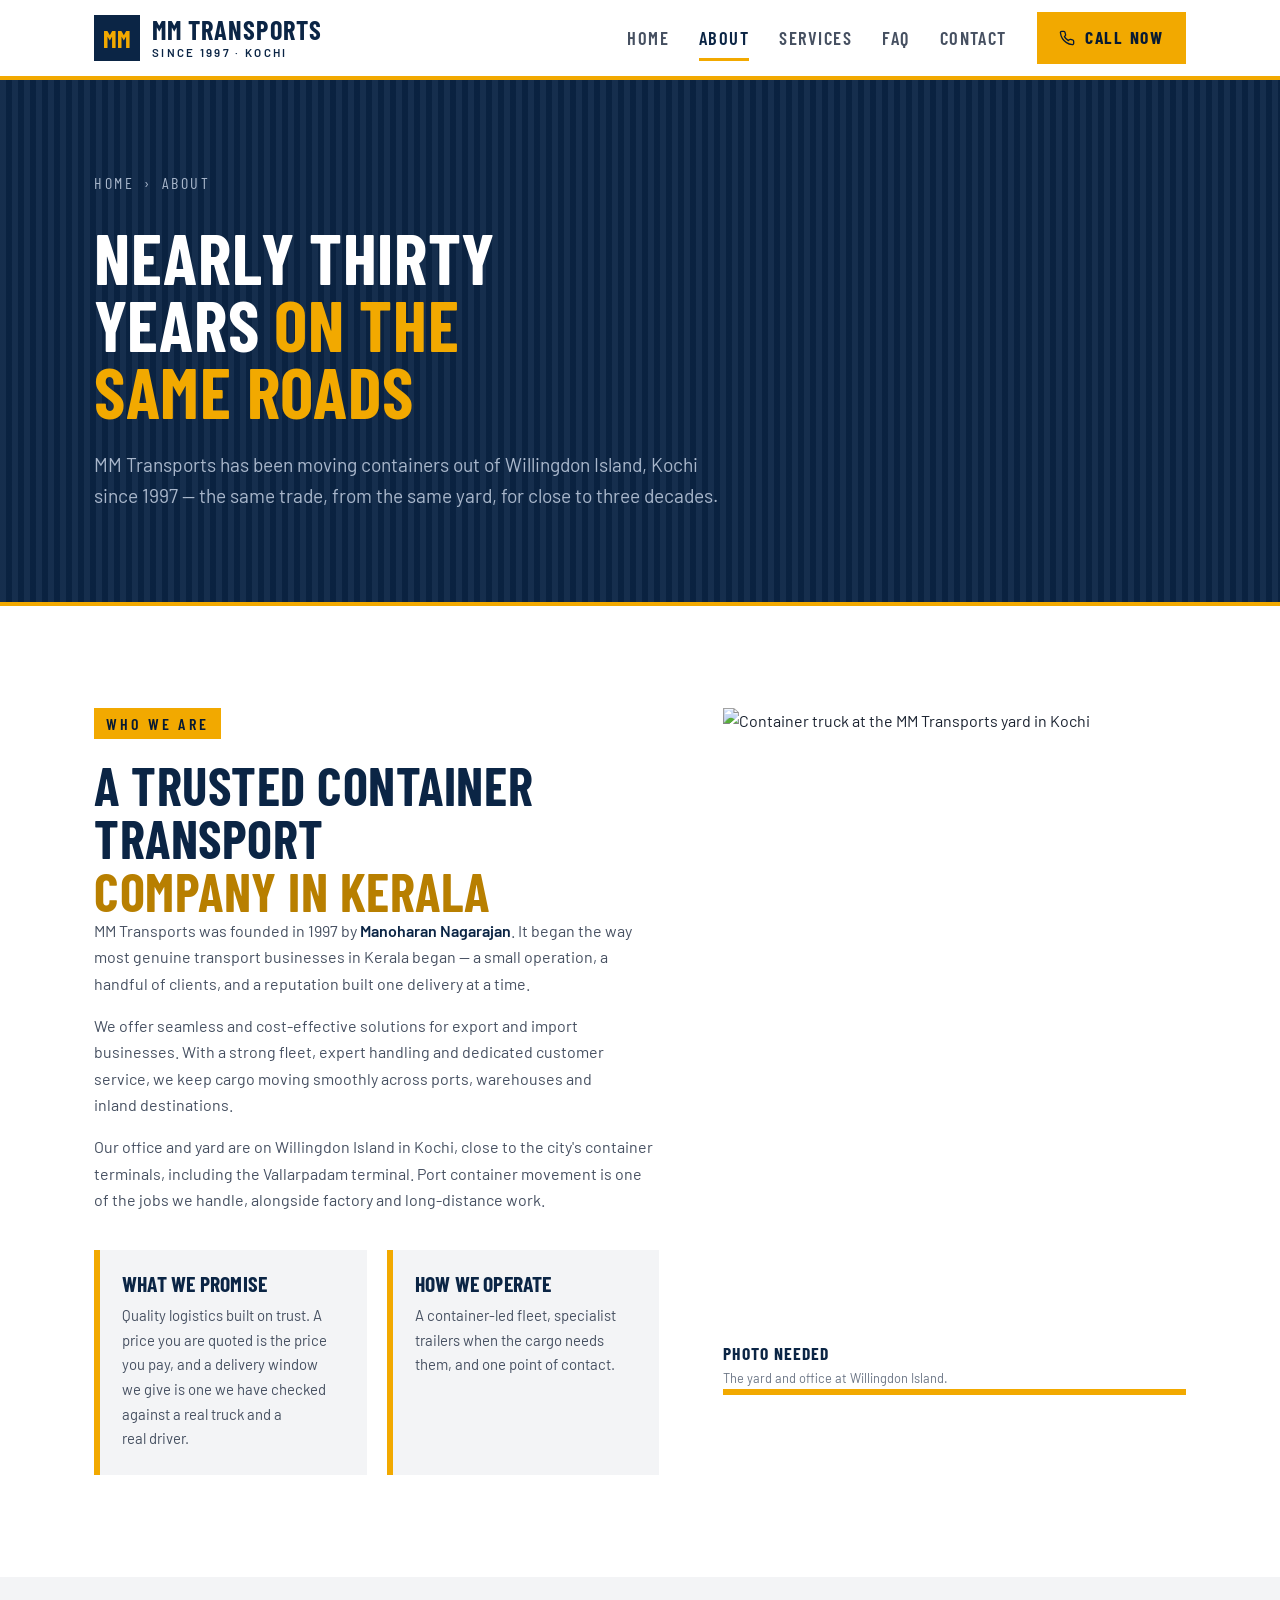
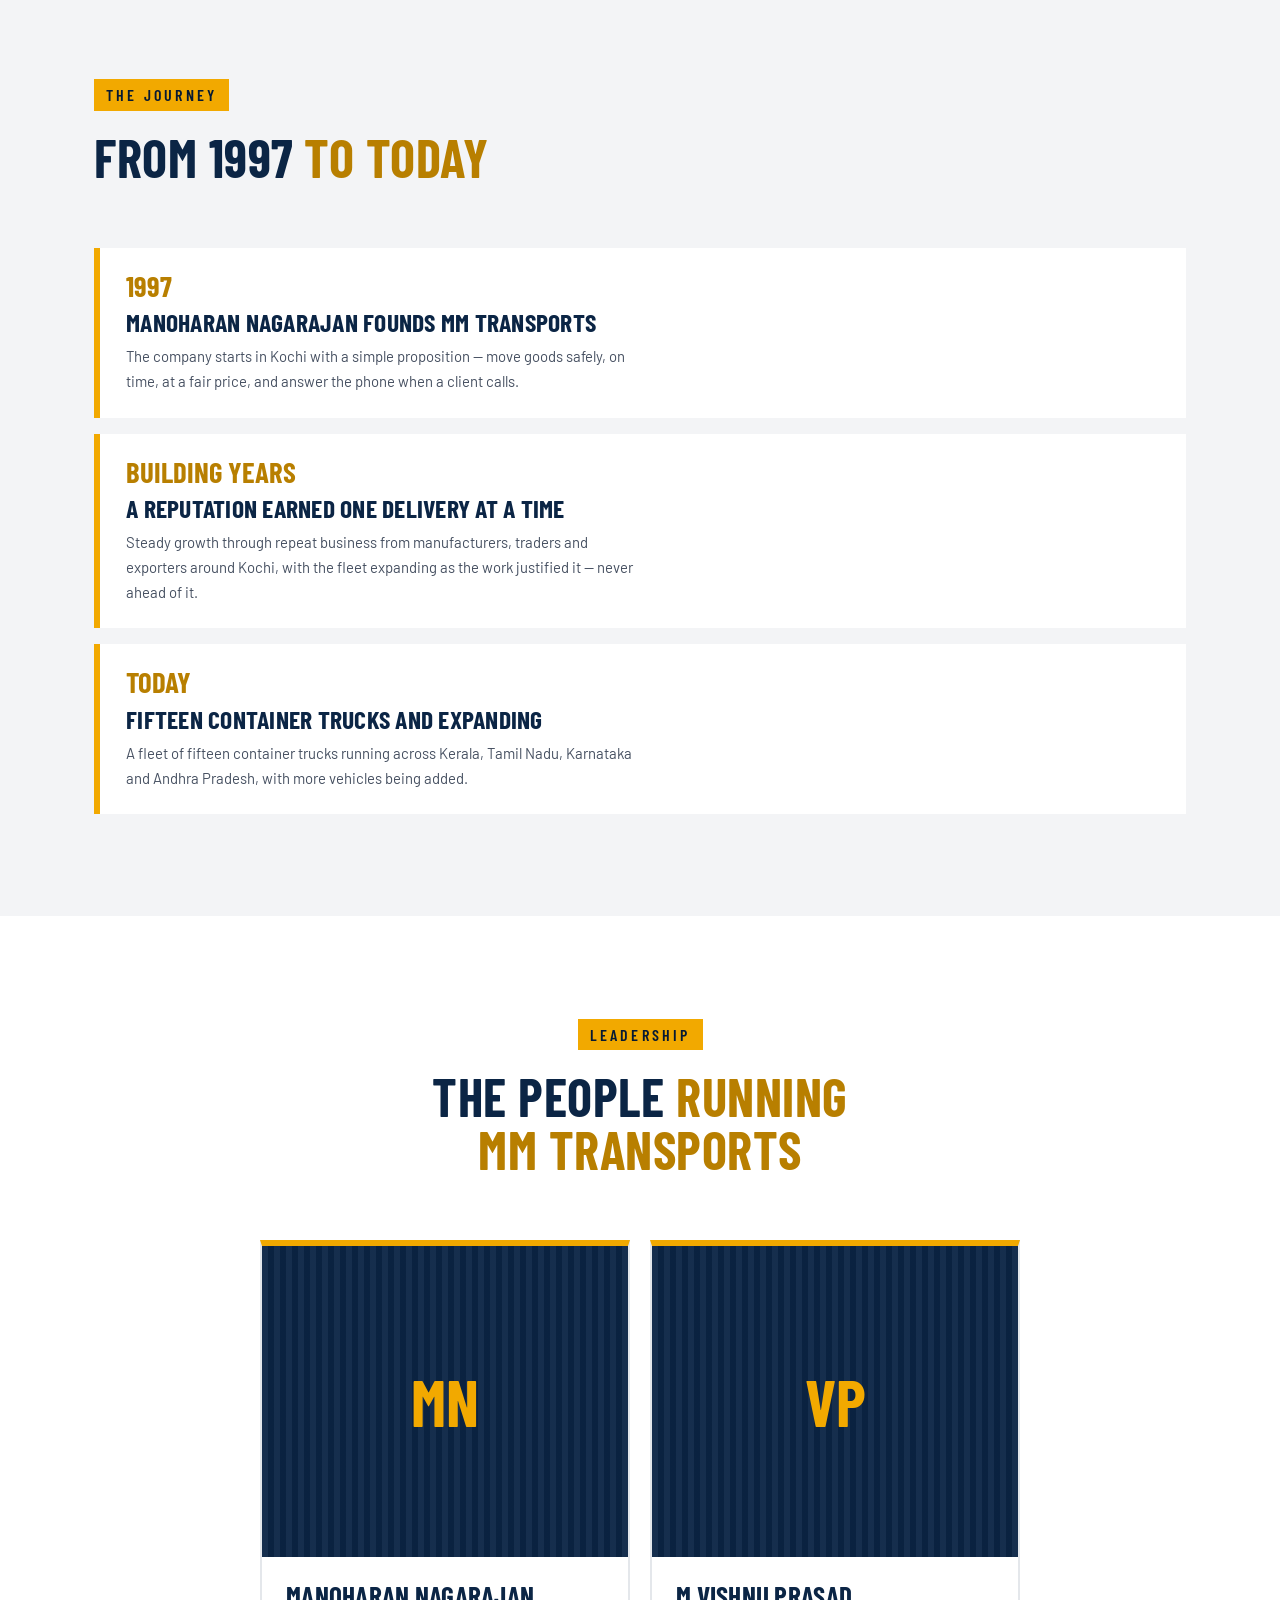
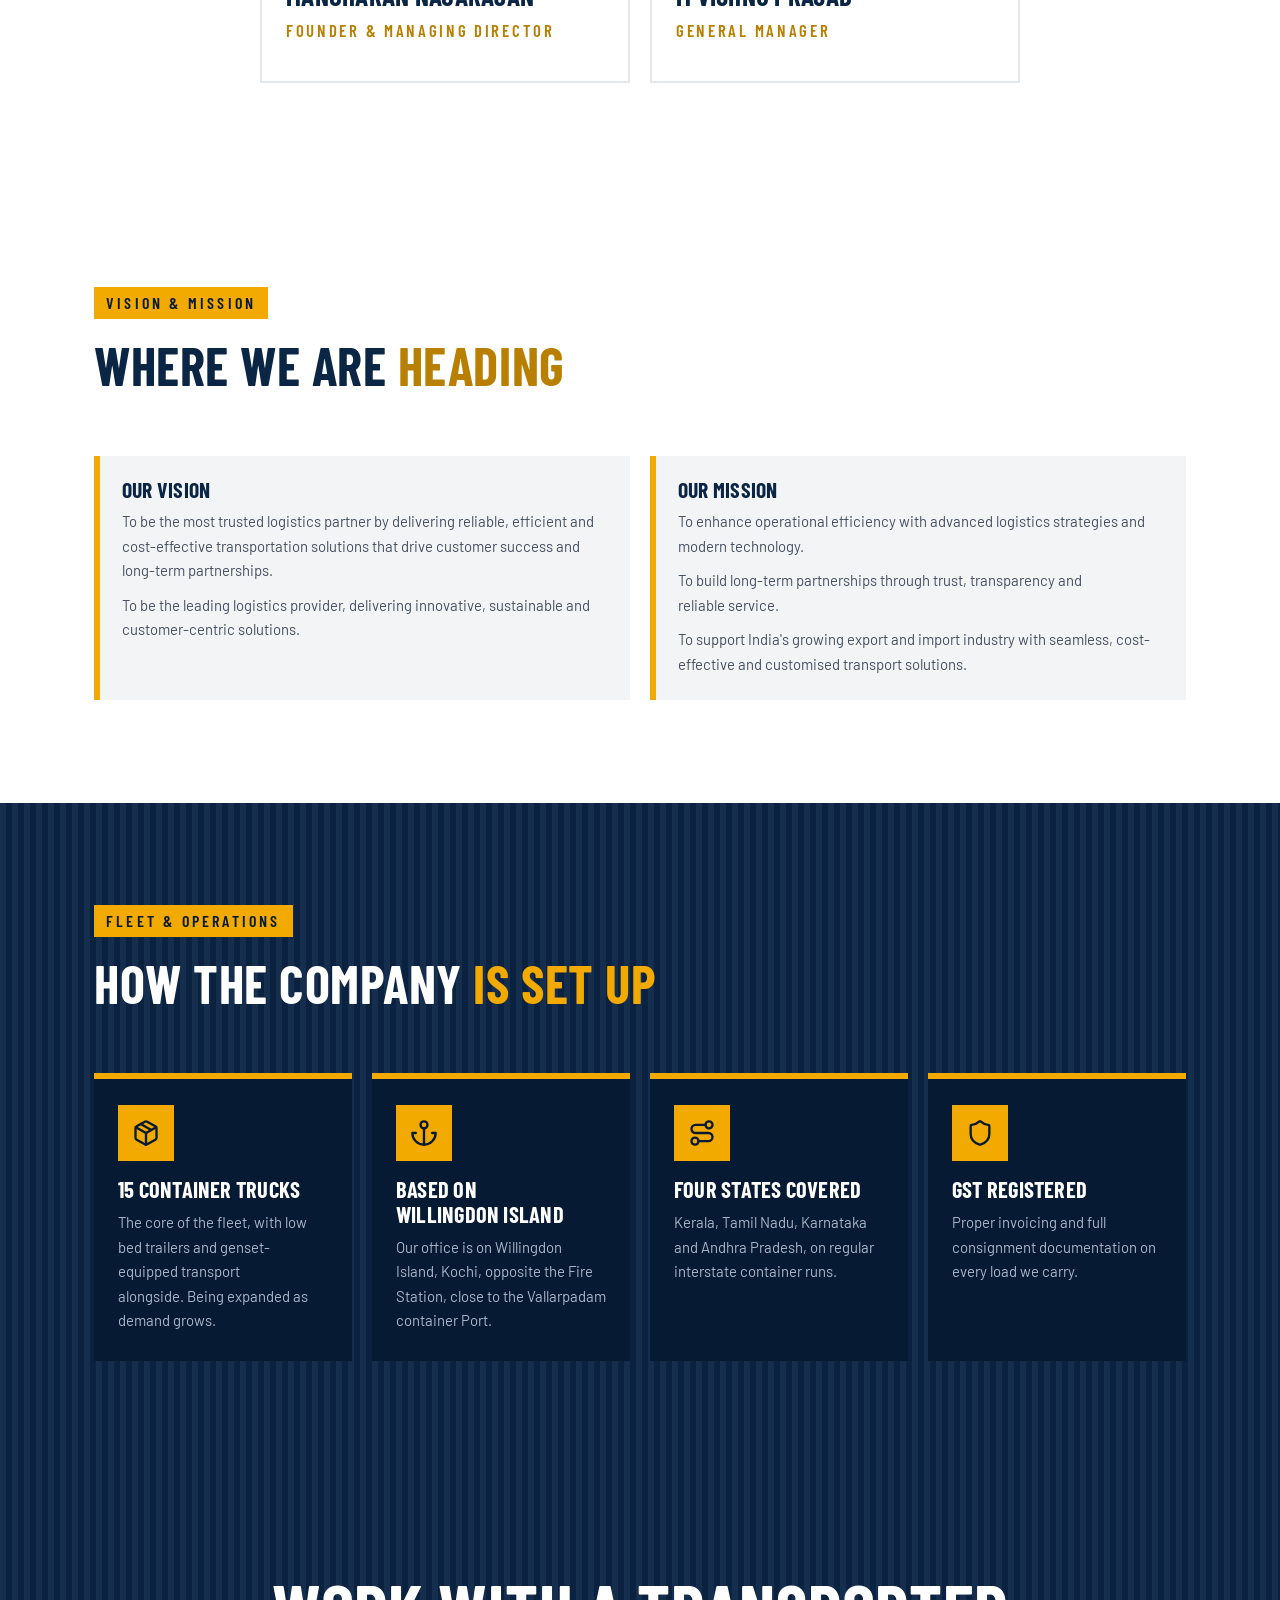
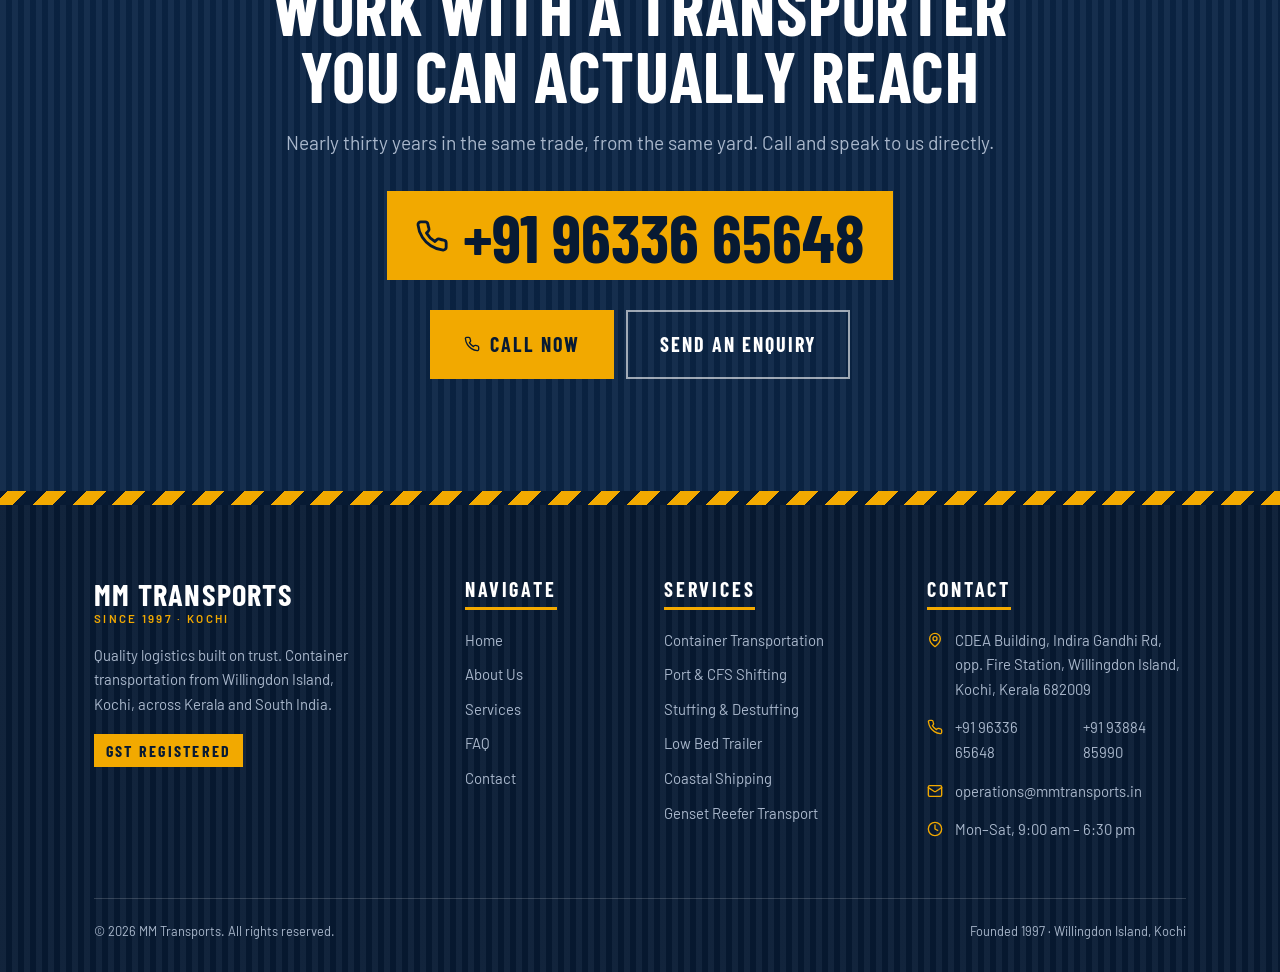
==== commit aeaa5d6f: "Use brochure content: new services, clients, vision/mission, second phone Co-Authored-By: Claude Son" ====
--- a/about.html
+++ b/about.html
@@ -44,7 +44,7 @@
         "@id": "https://mmtransports.in/#business",
         "name": "MM Transports",
         "url": "https://mmtransports.in/",
-        "telephone": "+91-96336-65648",
+        "telephone": ["+91-96336-65648", "+91-93884-85990"],
         "email": "operations@mmtransports.in",
         "foundingDate": "1997",
         "foundingLocation": { "@type": "Place", "name": "Kochi, Kerala, India" },
@@ -55,7 +55,7 @@
           "streetAddress": "CDEA Building, Indira Gandhi Road, opposite Fire Station, Willingdon Island",
           "addressLocality": "Kochi",
           "addressRegion": "Kerala",
-          "postalCode": "682003",
+          "postalCode": "682009",
           "addressCountry": "IN"
         }
       },
@@ -146,13 +146,14 @@
         <div class="split split-wide-left">
           <div class="reveal">
             <p class="eyebrow">Who we are</p>
-            <h2 class="h-2">A container haulier, <span class="accent">and nothing else</span></h2>
+            <h2 class="h-2">A trusted container transport <span class="accent">company in Kerala</span></h2>
             <div class="prose stack">
               <p>MM Transports was founded in 1997 by <strong>Manoharan Nagarajan</strong>. It began the way most
                 genuine transport businesses in Kerala began — a small operation, a handful of clients, and a
                 reputation built one delivery at a time.</p>
-              <p>We are not a logistics platform. We move containers by road, and that is the whole business. No
-                part-loads, no parcels, no cold chain. One trade, worked for close to thirty years.</p>
+              <p>We offer seamless and cost-effective solutions for export and import businesses. With a strong fleet,
+                expert handling and dedicated customer service, we keep cargo moving smoothly across ports, warehouses
+                and inland destinations.</p>
               <p>Our office and yard are on Willingdon Island in Kochi, close to the city's container terminals,
                 including the Vallarpadam terminal. Port container movement is one of the jobs we handle, alongside
                 factory and long-distance work.</p>
@@ -161,12 +162,12 @@
             <div class="card-grid card-grid-2" style="margin-top:36px">
               <div class="card-flat">
                 <h3>What we promise</h3>
-                <p>A price you are quoted is the price you pay. A delivery window we give is one we have checked against
-                  a real truck and a real driver.</p>
+                <p>Quality logistics built on trust. A price you are quoted is the price you pay, and a delivery window we give
+                  is one we have checked against a real truck and a real driver.</p>
               </div>
               <div class="card-flat">
                 <h3>How we operate</h3>
-                <p>One vehicle type, one trade, one point of contact. Simple, and deliberately so.</p>
+                <p>A container-led fleet, specialist trailers when the cargo needs them, and one point of contact.</p>
               </div>
             </div>
           </div>
@@ -248,6 +249,32 @@
       </div>
     </section>
 
+    <!-- ============ VISION & MISSION ============ -->
+    <section class="section bg-white" id="vision">
+      <div class="wrap">
+        <div class="section-head reveal">
+          <p class="eyebrow">Vision &amp; mission</p>
+          <h2 class="h-2">Where we are <span class="accent">heading</span></h2>
+        </div>
+        <div class="card-grid card-grid-2">
+          <div class="card-flat reveal">
+            <h3>Our vision</h3>
+            <p>To be the most trusted logistics partner by delivering reliable, efficient and cost-effective
+              transportation solutions that drive customer success and long-term partnerships.</p>
+            <p style="margin-top:10px">To be the leading logistics provider, delivering innovative, sustainable and
+              customer-centric solutions.</p>
+          </div>
+          <div class="card-flat reveal reveal-1">
+            <h3>Our mission</h3>
+            <p>To enhance operational efficiency with advanced logistics strategies and modern technology.</p>
+            <p style="margin-top:10px">To build long-term partnerships through trust, transparency and reliable service.</p>
+            <p style="margin-top:10px">To support India's growing export and import industry with seamless, cost-effective
+              and customised transport solutions.</p>
+          </div>
+        </div>
+      </div>
+    </section>
+
     <!-- ============ OPERATIONS ============ -->
     <section class="section bg-navy" id="operations">
       <div class="wrap">
@@ -260,7 +287,7 @@
           <div class="card-dark reveal">
             <div class="icon-tile on-navy"><svg class="ico ico-lg" aria-hidden="true"><use href="#i-container"></use></svg></div>
             <h3>15 container trucks</h3>
-            <p>One vehicle type across the whole fleet. Currently being expanded as demand grows.</p>
+            <p>The core of the fleet, with low bed trailers and genset-equipped transport alongside. Being expanded as demand grows.</p>
           </div>
           <div class="card-dark reveal reveal-1">
             <div class="icon-tile on-navy"><svg class="ico ico-lg" aria-hidden="true"><use href="#i-anchor"></use></svg></div>
@@ -309,8 +336,7 @@
           <span class="logo-text">MM <span>Transports</span>
             <span class="logo-sub">Since 1997 · Kochi</span>
           </span>
-          <p class="footer-tagline">Container haulage from Willingdon Island, Kochi. Serving Kerala, Tamil Nadu,
-            Karnataka and Andhra Pradesh.</p>
+          <p class="footer-tagline">Quality logistics built on trust. Container transportation from Willingdon Island, Kochi, across Kerala and South India.</p>
           <span class="footer-gst">GST Registered</span>
         </div>
 
@@ -328,11 +354,12 @@
         <div>
           <h2 class="footer-heading">Services</h2>
           <ul class="footer-links">
-            <li><a href="services.html#container">Container Transport</a></li>
-            <li><a href="services.html#port">Port Container Movement</a></li>
-            <li><a href="services.html#factory">Factory &amp; Industrial Goods</a></li>
-            <li><a href="services.html#long-distance">Interstate Long Distance</a></li>
-            <li><a href="services.html#contract">Regular Contract Movement</a></li>
+            <li><a href="services.html#container">Container Transportation</a></li>
+            <li><a href="services.html#port">Port &amp; CFS Shifting</a></li>
+            <li><a href="services.html#stuffing">Stuffing &amp; Destuffing</a></li>
+            <li><a href="services.html#lowbed">Low Bed Trailer</a></li>
+            <li><a href="services.html#coastal">Coastal Shipping</a></li>
+            <li><a href="services.html#reefer">Genset Reefer Transport</a></li>
           </ul>
         </div>
 
@@ -341,9 +368,9 @@
           <ul class="footer-contact">
             <li><svg class="ico ico-sm" aria-hidden="true"><use href="#i-pin"></use></svg>
               <span>CDEA Building, Indira Gandhi Rd,<br />opp. Fire Station, Willingdon Island,<br />Kochi, Kerala
-                682003</span></li>
+                682009</span></li>
             <li><svg class="ico ico-sm" aria-hidden="true"><use href="#i-phone"></use></svg>
-              <a href="tel:+919633665648">+91 96336 65648</a></li>
+              <a href="tel:+919633665648">+91 96336 65648</a><br /><a href="tel:+919388485990">+91 93884 85990</a></li>
             <li><svg class="ico ico-sm" aria-hidden="true"><use href="#i-mail"></use></svg>
               <a href="mailto:operations@mmtransports.in">operations@mmtransports.in</a></li>
             <li><svg class="ico ico-sm" aria-hidden="true"><use href="#i-clock"></use></svg>
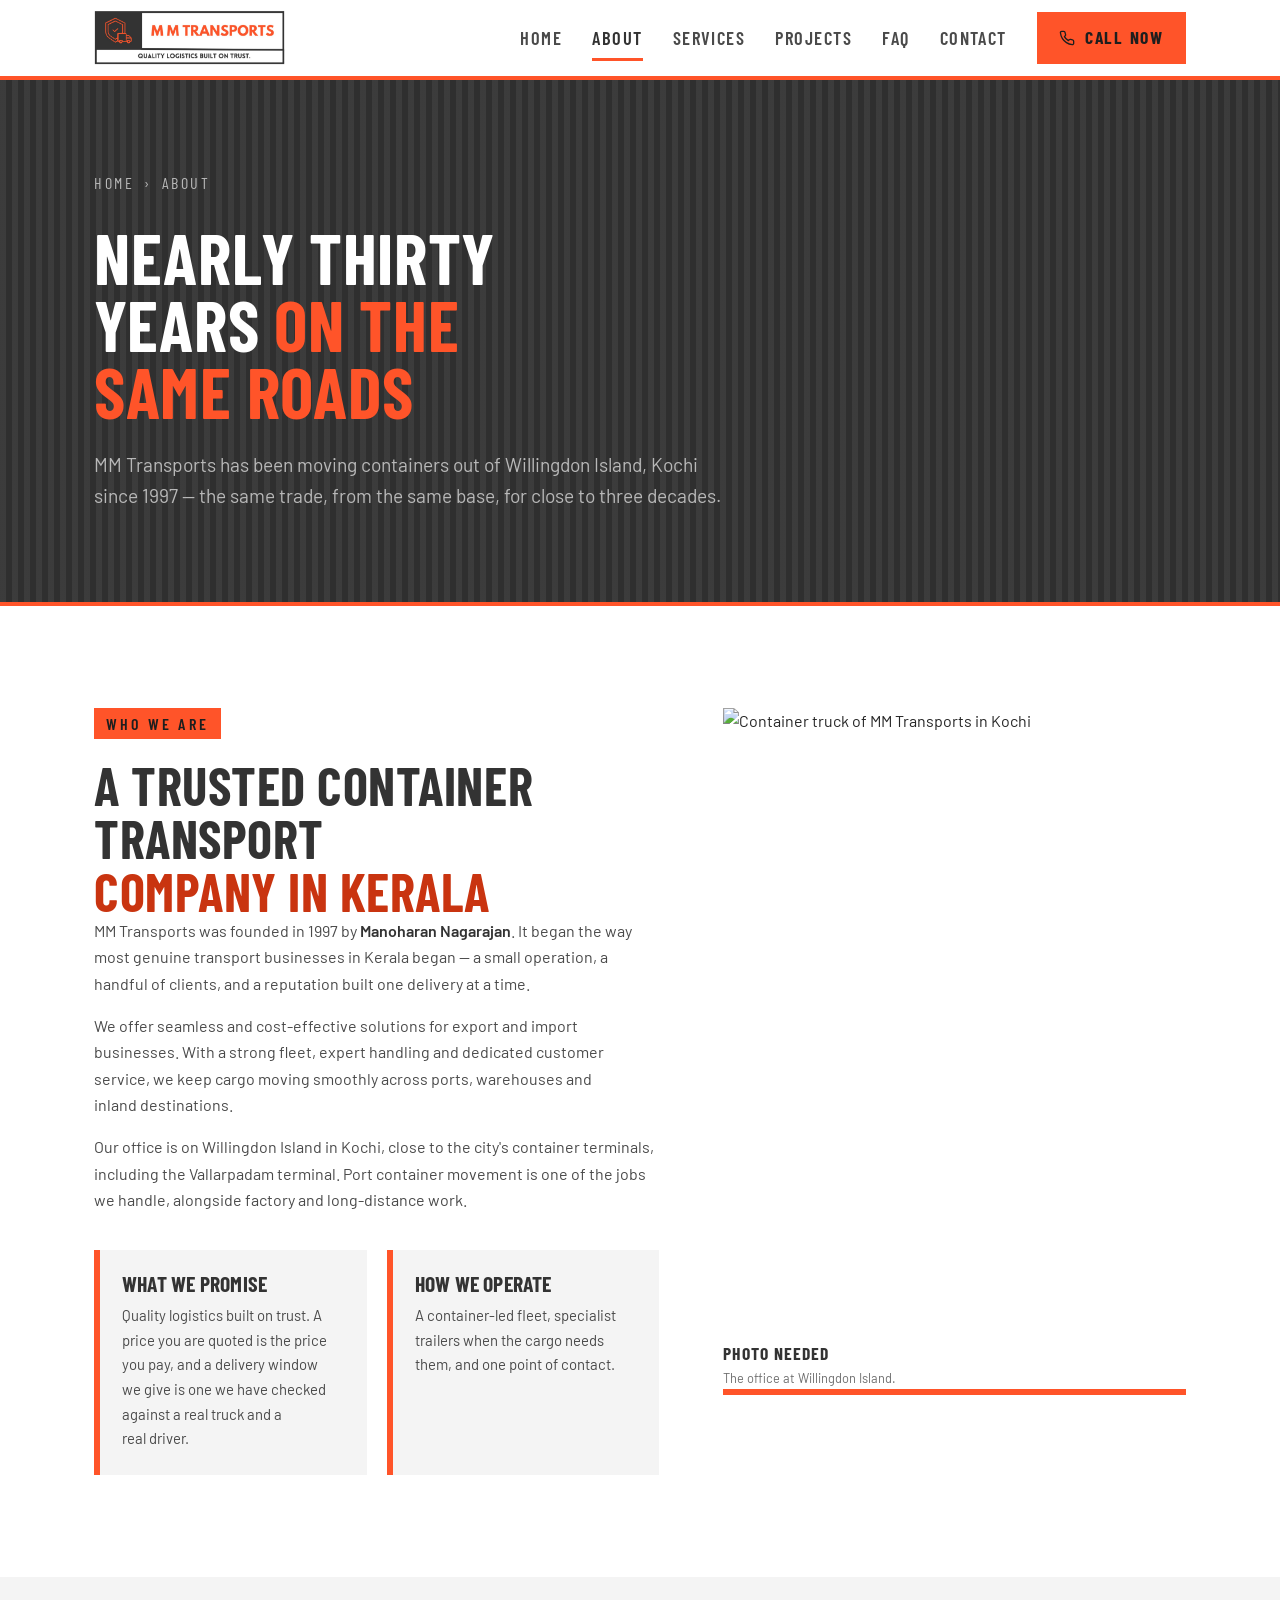
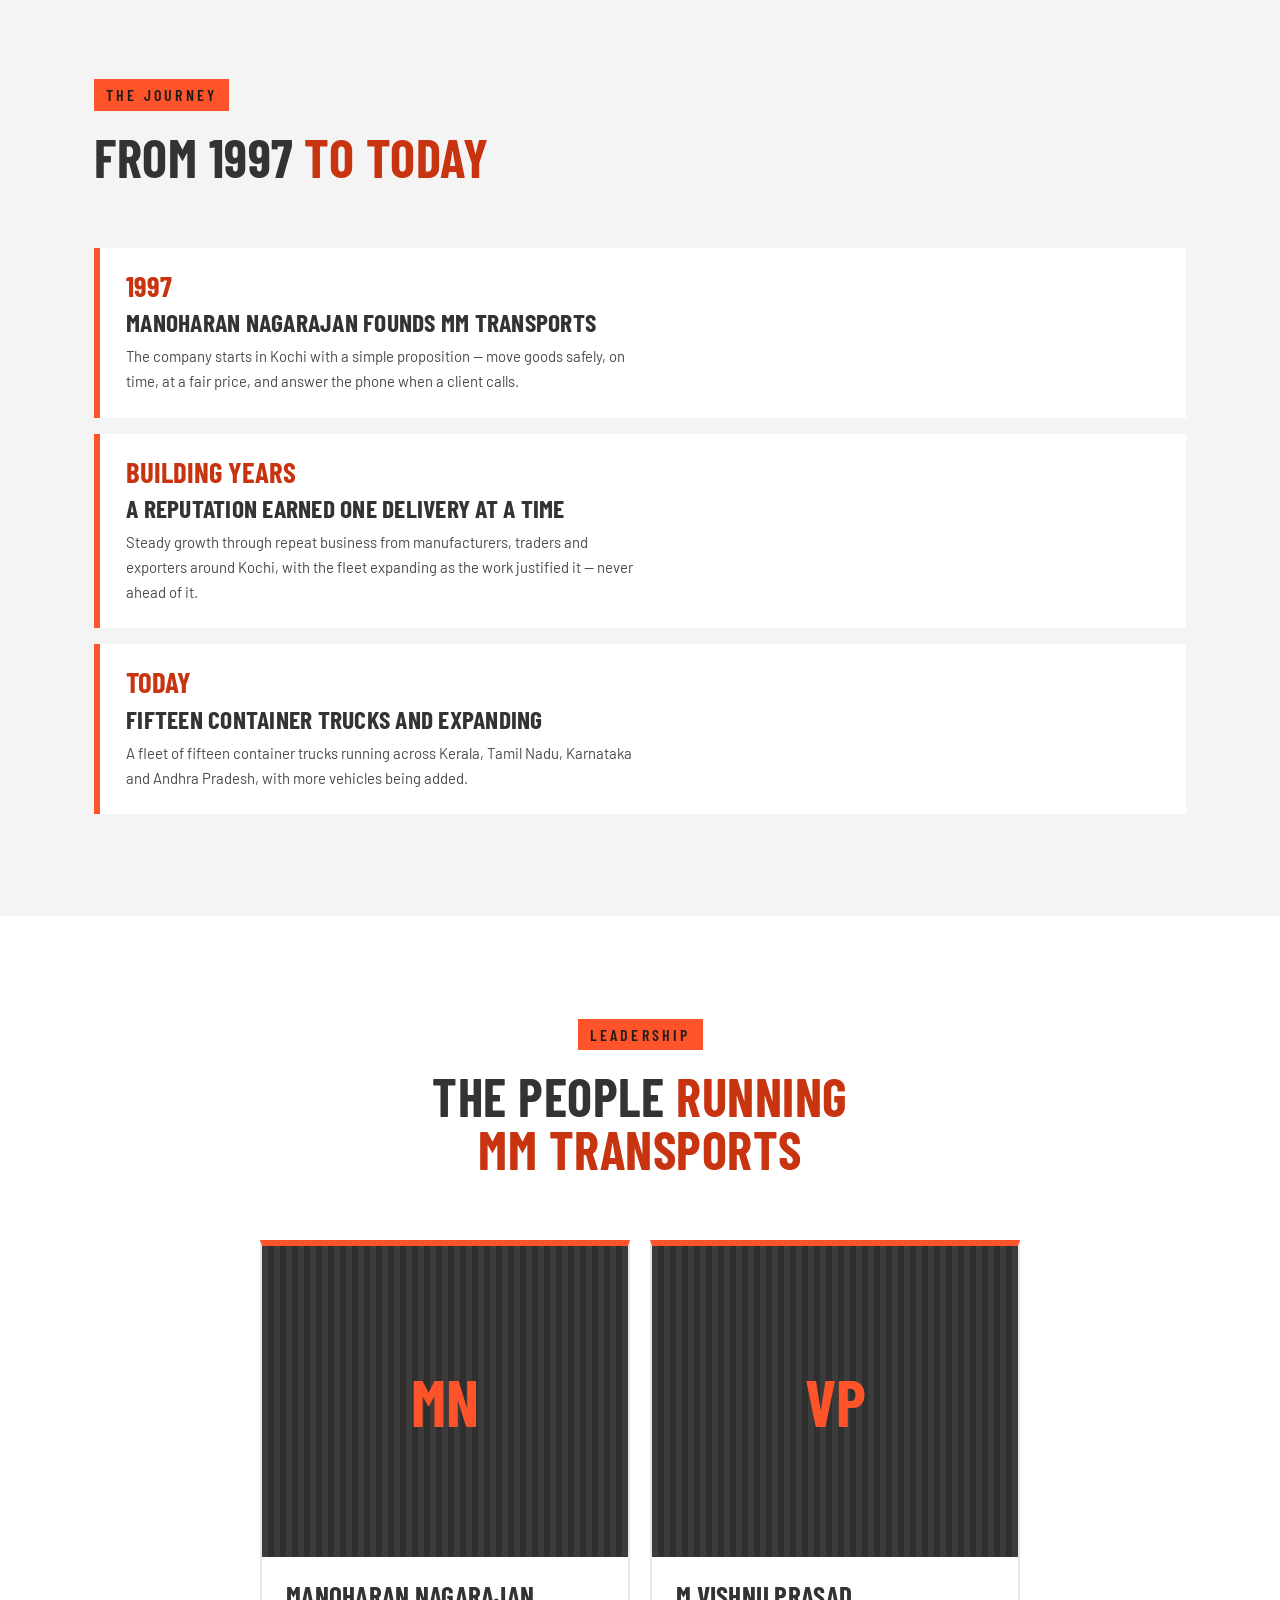
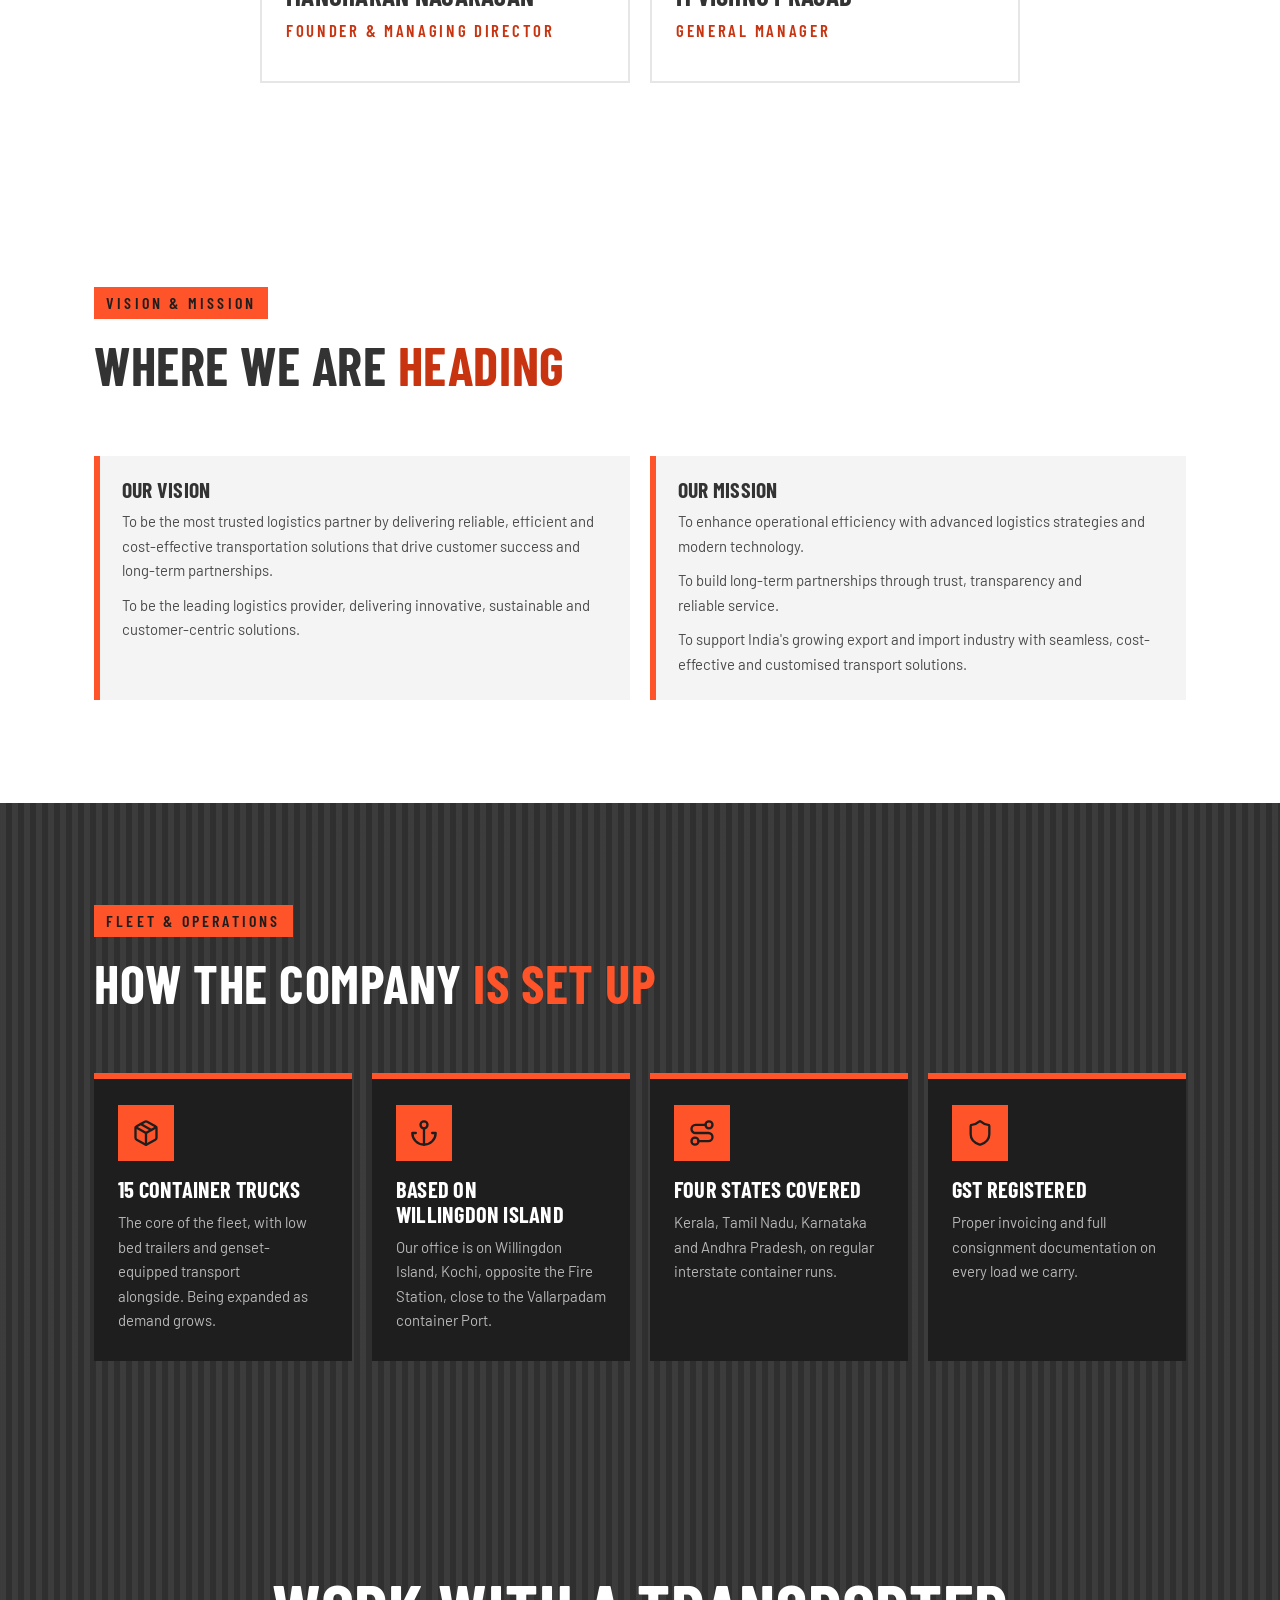
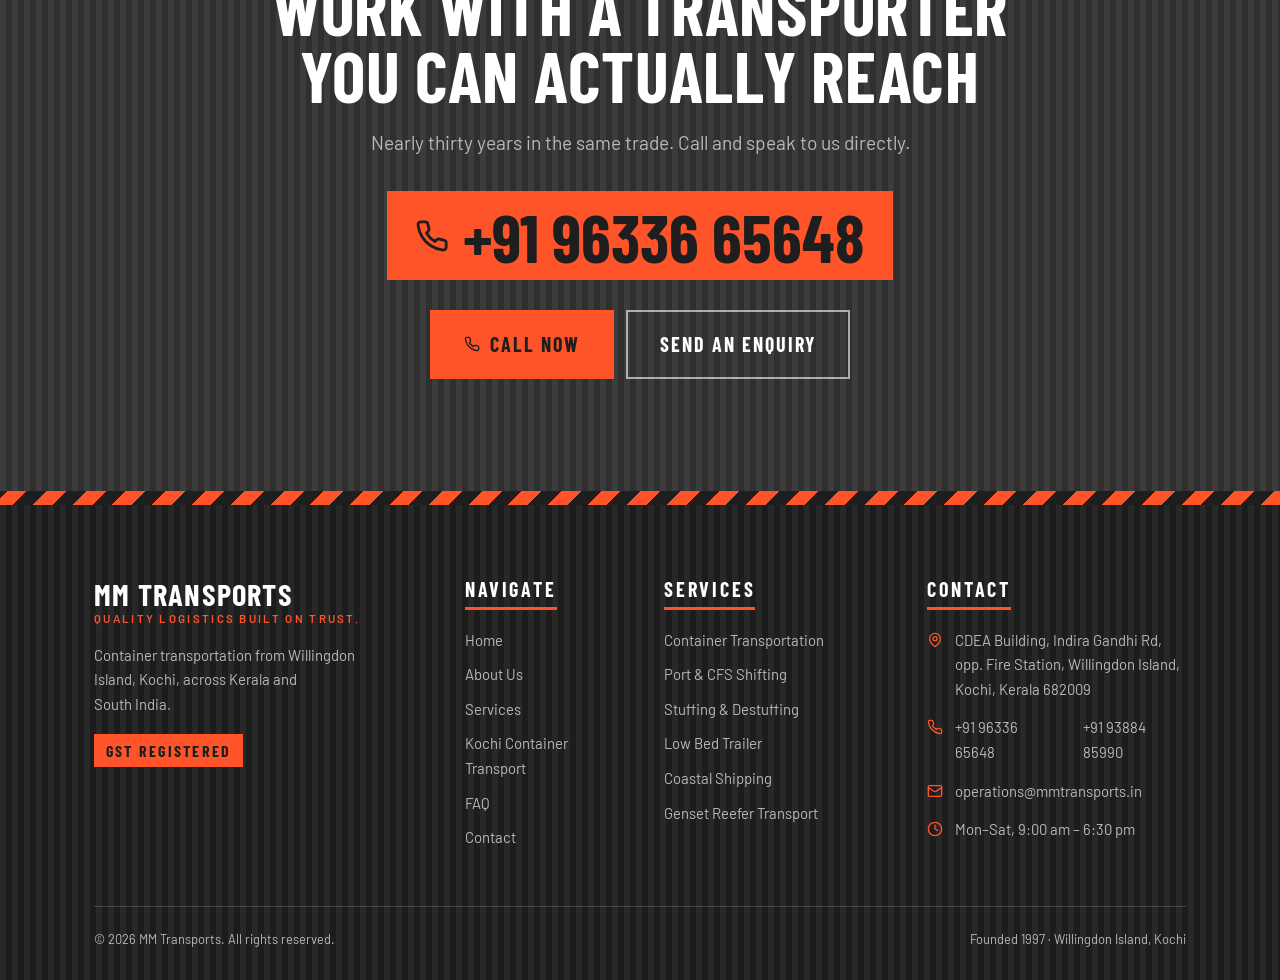
==== commit 1dcccb83: "Logo colours and header logo, Projects, Kochi landing page, SEO/GEO, form routing Co-Authored-By: Cl" ====
--- a/about.html
+++ b/about.html
@@ -5,26 +5,36 @@
   <meta charset="UTF-8" />
   <meta name="viewport" content="width=device-width, initial-scale=1.0" />
 
-  <title>About MM Transports — Container Haulage in Kochi Since 1997</title>
+  <title>About MM Transports | Kochi Container Transport Since 1997</title>
   <meta name="description"
-    content="MM Transports was founded in 1997 by Manoharan Nagarajan and operates from Willingdon Island, Kochi. A 15-truck container fleet serving Kerala, Tamil Nadu, Karnataka and Andhra Pradesh." />
+    content="MM Transports has moved containers from Willingdon Island, Kochi since 1997. Meet the leadership, read our vision and mission, and see how we work." />
   <link rel="canonical" href="https://mmtransports.in/about.html" />
 
   <meta property="og:type" content="website" />
   <meta property="og:site_name" content="MM Transports" />
-  <meta property="og:title" content="About MM Transports — Container Haulage Since 1997" />
+  <meta property="og:title" content="About MM Transports | Kochi Container Transport Since 1997" />
   <meta property="og:description"
-    content="Founded in 1997 by Manoharan Nagarajan. Container haulage from Willingdon Island, Kochi, across South India." />
+    content="MM Transports has moved containers from Willingdon Island, Kochi since 1997. Meet the leadership, read our vision and mission, and see how we work." />
   <meta property="og:url" content="https://mmtransports.in/about.html" />
   <meta property="og:locale" content="en_IN" />
   <meta property="og:image" content="https://mmtransports.in/images/og-cover.jpg" />
+  <meta property="og:image:width" content="1200" />
+  <meta property="og:image:height" content="630" />
+  <meta property="og:image:alt" content="MM Transports logo: Quality logistics built on trust" />
+  <meta name="twitter:image" content="https://mmtransports.in/images/og-cover.jpg" />
   <meta name="twitter:card" content="summary_large_image" />
 
-  <meta name="theme-color" content="#0A2647" />
-  <link rel="icon" href="favicon.ico" sizes="32x32" />
-  <link rel="icon" href="favicon.svg" type="image/svg+xml" />
+  <meta name="geo.region" content="IN-KL" />
+  <meta name="geo.placename" content="Willingdon Island, Kochi" />
+  <meta name="geo.position" content="9.9660;76.2700" />
+  <meta name="ICBM" content="9.9660, 76.2700" />
+  <meta name="theme-color" content="#333333" />
+  <link rel="icon" href="favicon.ico" sizes="48x48" />
+  <link rel="icon" href="favicon-192.png" type="image/png" sizes="192x192" />
+  <link rel="apple-touch-icon" href="apple-touch-icon.png" />
   <link rel="preconnect" href="https://fonts.googleapis.com" />
   <link rel="preconnect" href="https://fonts.gstatic.com" crossorigin />
+  <link rel="stylesheet" href="https://fonts.googleapis.com/css2?family=Barlow+Condensed:wght@500;600;700&family=Barlow:wght@400;500;600&display=swap" />
   <link rel="stylesheet" href="style.css" />
 
   <script type="application/ld+json">
@@ -100,16 +110,14 @@
     <div class="wrap">
       <nav class="nav" aria-label="Main navigation">
         <a href="index.html" class="logo" aria-label="MM Transports — home">
-          <span class="logo-mark" aria-hidden="true">MM</span>
-          <span class="logo-text">MM <span>Transports</span>
-            <span class="logo-sub">Since 1997 · Kochi</span>
-          </span>
+          <img src="logo.png" alt="MM Transports — Quality logistics built on trust" width="1284" height="375" />
         </a>
 
         <ul class="nav-links" id="nav-links">
           <li><a href="index.html">Home</a></li>
           <li><a href="about.html">About</a></li>
           <li><a href="services.html">Services</a></li>
+          <li><a href="index.html#projects">Projects</a></li>
           <li><a href="index.html#faq">FAQ</a></li>
           <li><a href="contact.html">Contact</a></li>
           <li class="nav-cta"><a href="tel:+919633665648" class="btn btn-amber">
@@ -136,7 +144,7 @@
         </nav>
         <h1 class="page-hero-title">Nearly thirty years <span>on the same roads</span></h1>
         <p class="page-hero-sub">MM Transports has been moving containers out of Willingdon Island, Kochi since 1997 — the
-          same trade, from the same yard, for close to three decades.</p>
+          same trade, from the same base, for close to three decades.</p>
       </div>
     </section>
 
@@ -154,7 +162,7 @@
               <p>We offer seamless and cost-effective solutions for export and import businesses. With a strong fleet,
                 expert handling and dedicated customer service, we keep cargo moving smoothly across ports, warehouses
                 and inland destinations.</p>
-              <p>Our office and yard are on Willingdon Island in Kochi, close to the city's container terminals,
+              <p>Our office is on Willingdon Island in Kochi, close to the city's container terminals,
                 including the Vallarpadam terminal. Port container movement is one of the jobs we handle, alongside
                 factory and long-distance work.</p>
             </div>
@@ -172,11 +180,11 @@
             </div>
           </div>
 
-          <!-- PHOTO SLOT: yard-wide — replace with images/yard-wide.jpg (the Willingdon Island yard, 900x1200) -->
-          <div class="media-frame tall reveal reveal-1" data-photo-slot="yard-wide">
+          <!-- PHOTO SLOT: office-wide — replace with images/office.jpg (the Willingdon Island office, 900x1200) -->
+          <div class="media-frame tall reveal reveal-1" data-photo-slot="office-wide">
             <img src="https://images.unsplash.com/photo-1586528116311-ad8dd3c8310d?w=900&q=80"
-              alt="Container truck at the MM Transports yard in Kochi" loading="lazy" />
-            <p class="media-caption"><strong>Photo needed</strong>The yard and office at Willingdon Island.</p>
+              alt="Container truck of MM Transports in Kochi" loading="lazy" />
+            <p class="media-caption"><strong>Photo needed</strong>The office at Willingdon Island.</p>
           </div>
         </div>
       </div>
@@ -314,7 +322,7 @@
       <div class="wrap">
         <div class="cta-inner reveal">
           <h2>Work with a transporter you can actually reach</h2>
-          <p>Nearly thirty years in the same trade, from the same yard. Call and speak to us directly.</p>
+          <p>Nearly thirty years in the same trade. Call and speak to us directly.</p>
           <a href="tel:+919633665648" class="cta-phone">
             <svg class="ico" aria-hidden="true"><use href="#i-phone"></use></svg>+91 96336 65648</a>
           <div class="btn-row centered">
@@ -334,9 +342,9 @@
       <div class="footer-grid">
         <div class="footer-brand">
           <span class="logo-text">MM <span>Transports</span>
-            <span class="logo-sub">Since 1997 · Kochi</span>
+            <span class="logo-sub">Quality logistics built on trust.</span>
           </span>
-          <p class="footer-tagline">Quality logistics built on trust. Container transportation from Willingdon Island, Kochi, across Kerala and South India.</p>
+          <p class="footer-tagline">Container transportation from Willingdon Island, Kochi, across Kerala and South India.</p>
           <span class="footer-gst">GST Registered</span>
         </div>
 
@@ -346,6 +354,7 @@
             <li><a href="index.html">Home</a></li>
             <li><a href="about.html">About Us</a></li>
             <li><a href="services.html">Services</a></li>
+            <li><a href="kochi-container-transport.html">Kochi Container Transport</a></li>
             <li><a href="index.html#faq">FAQ</a></li>
             <li><a href="contact.html">Contact</a></li>
           </ul>
--- a/style.css
+++ b/style.css
@@ -5,28 +5,27 @@
    solid blocks, corrugated-container texture. No serif, no italics.
    ============================================================ */
 
-@import url('https://fonts.googleapis.com/css2?family=Barlow+Condensed:wght@500;600;700&family=Barlow:wght@400;500;600&display=swap');
 
 /* ------------------------------------------------------------
    1. TOKENS
    ------------------------------------------------------------ */
 :root {
-  --navy: #0B2545;
-  --navy-2: #12335E;
-  --navy-deep: #071A33;
-  --amber: #F2A900;
-  --amber-dark: #B87F00;   /* amber text on light backgrounds */
+  --navy: #333333;
+  --navy-2: #444444;
+  --navy-deep: #1E1E1E;
+  --amber: #FF5429;
+  --amber-dark: #C93410;   /* amber text on light backgrounds */
   --white: #FFFFFF;
-  --concrete: #F3F4F6;
-  --concrete-2: #E4E7EB;
-
-  --text: #1A2230;
-  --text-mid: #465061;
-  --text-light: #6B7585;
-  --on-dark: #F2F5F9;
-  --on-dark-mid: #A9B7CB;
-
-  --line: #D5DAE1;
+  --concrete: #F4F4F4;
+  --concrete-2: #E6E6E6;
+
+  --text: #262626;
+  --text-mid: #4A4A4A;
+  --text-light: #6E6E6E;
+  --on-dark: #F5F5F5;
+  --on-dark-mid: #B8B8B8;
+
+  --line: #DADADA;
   --line-dark: rgba(255, 255, 255, .16);
 
   --font-head: 'Barlow Condensed', 'Arial Narrow', sans-serif;
@@ -254,7 +253,7 @@
 }
 .hero-media { position: absolute; inset: 0; z-index: -1; background: var(--corrugate), linear-gradient(160deg, var(--navy-2), var(--navy-deep)); }
 .hero-media img { width: 100%; height: 100%; object-fit: cover; }
-.hero-media:has(img)::after { content: ''; position: absolute; inset: 0; background: linear-gradient(90deg, rgba(7,26,51,.92), rgba(7,26,51,.55)); }
+.hero-media:has(img)::after { content: ''; position: absolute; inset: 0; background: linear-gradient(90deg, rgba(30,30,30,.92), rgba(30,30,30,.55)); }
 
 .hero-badge {
   display: inline-block;
@@ -556,3 +555,7 @@
 @media print {
   .site-header, .mobile-bar, .hero-media { display: none; }
 }
+
+/* Header logo image */
+.nav .logo img { height: 56px; width: auto; }
+@media (max-width: 480px) { .nav .logo img { height: 42px; } }
